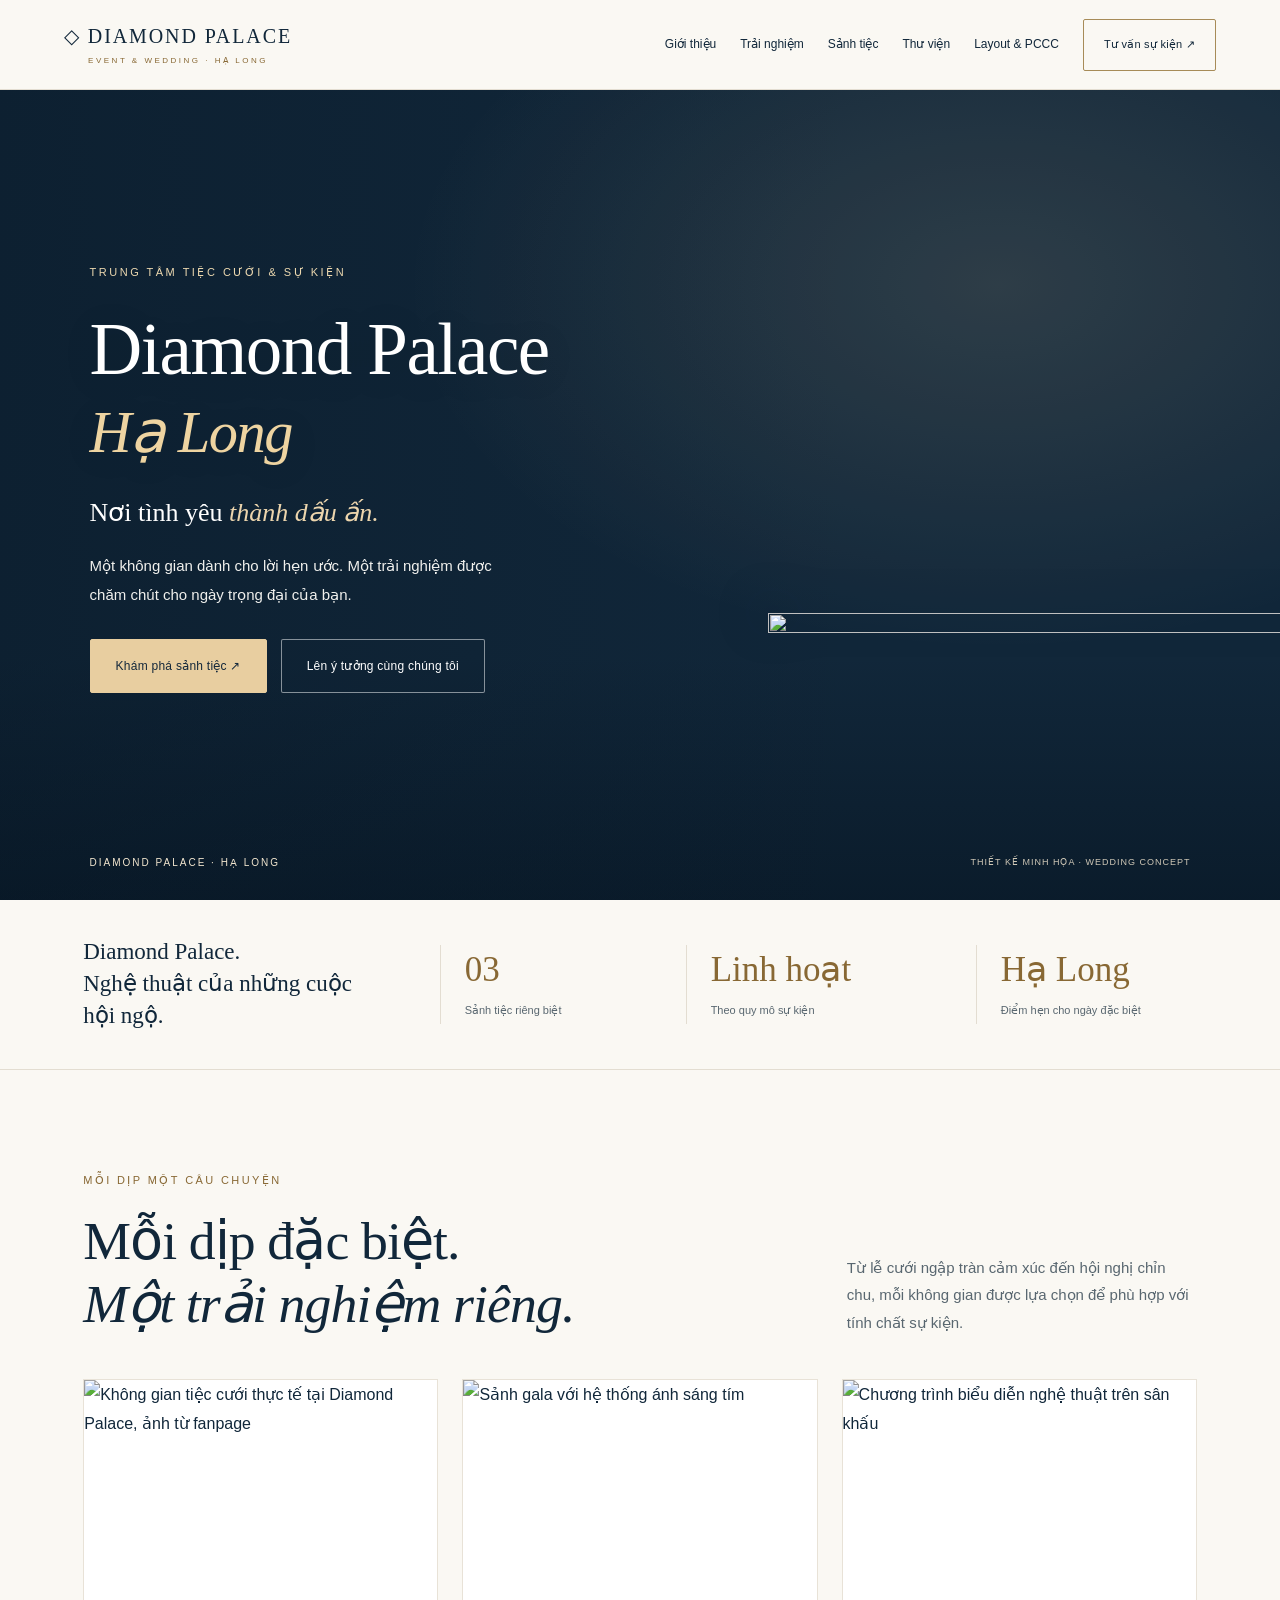
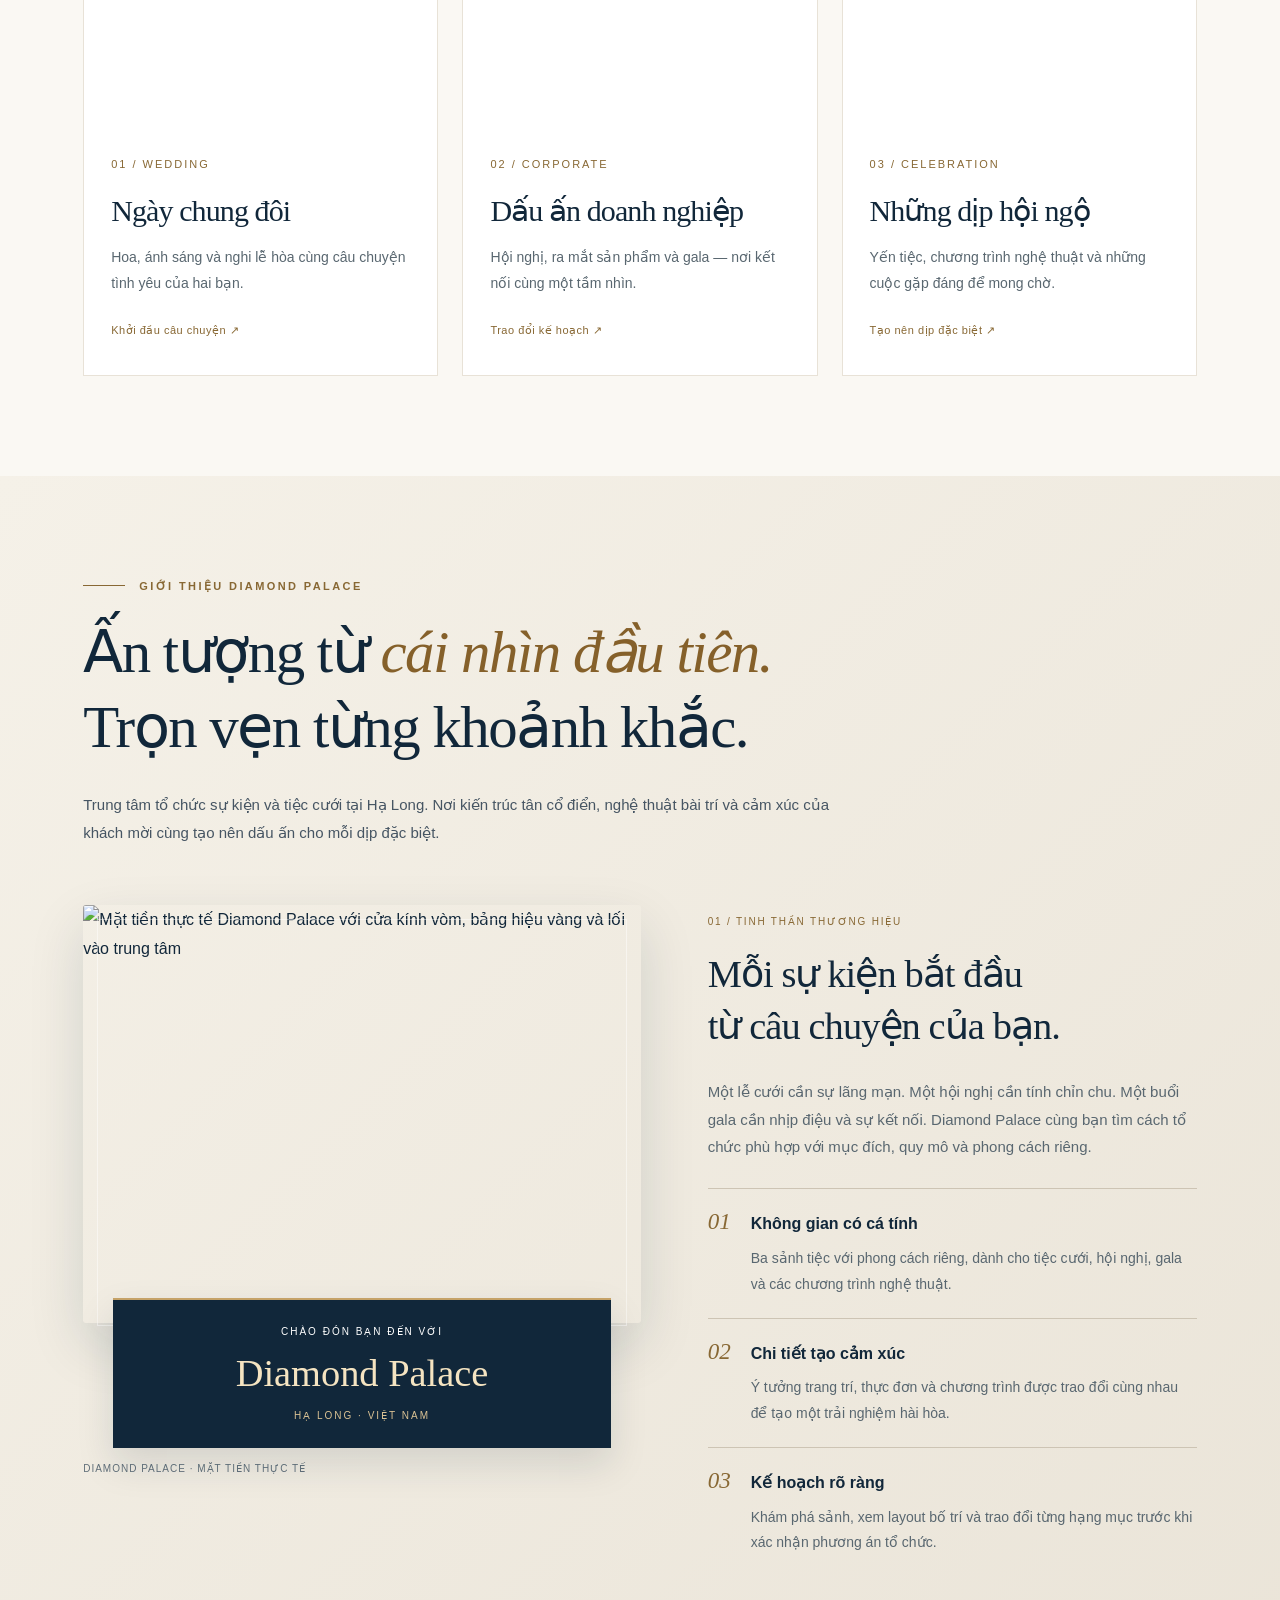
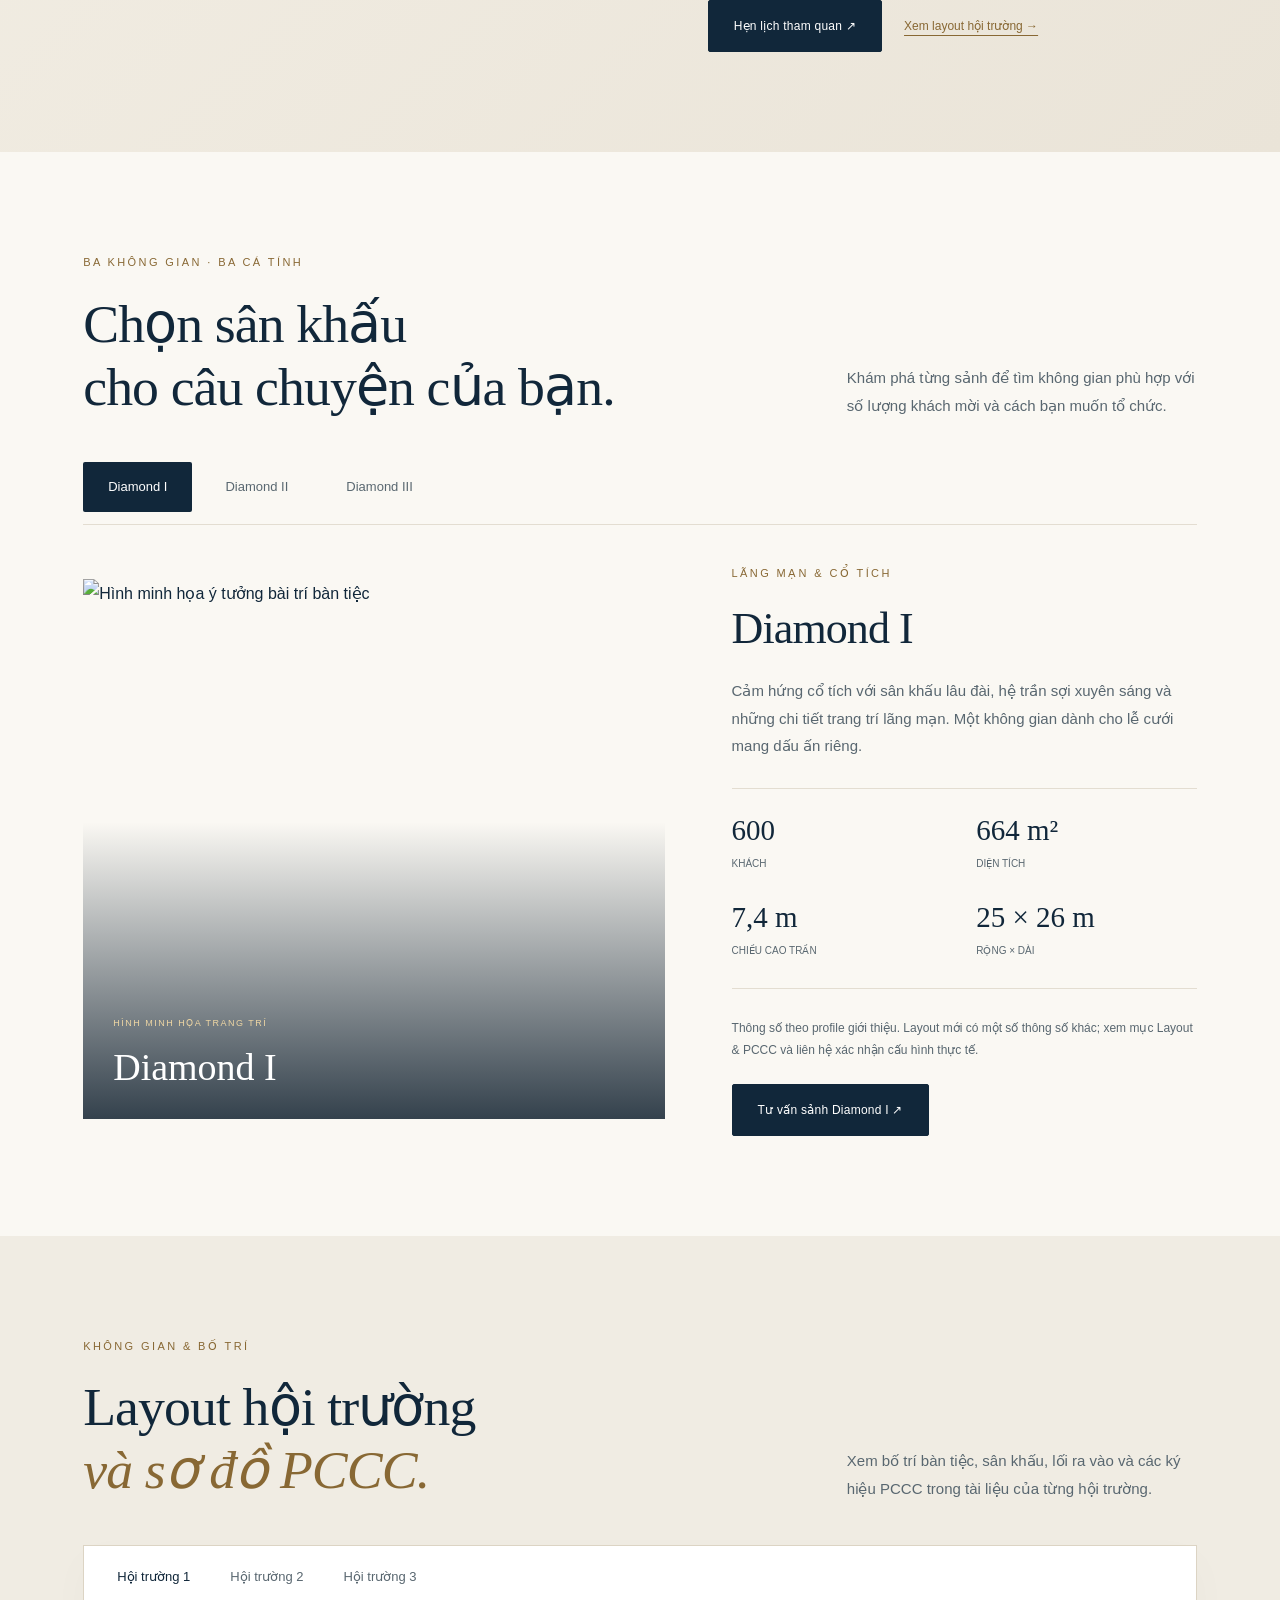
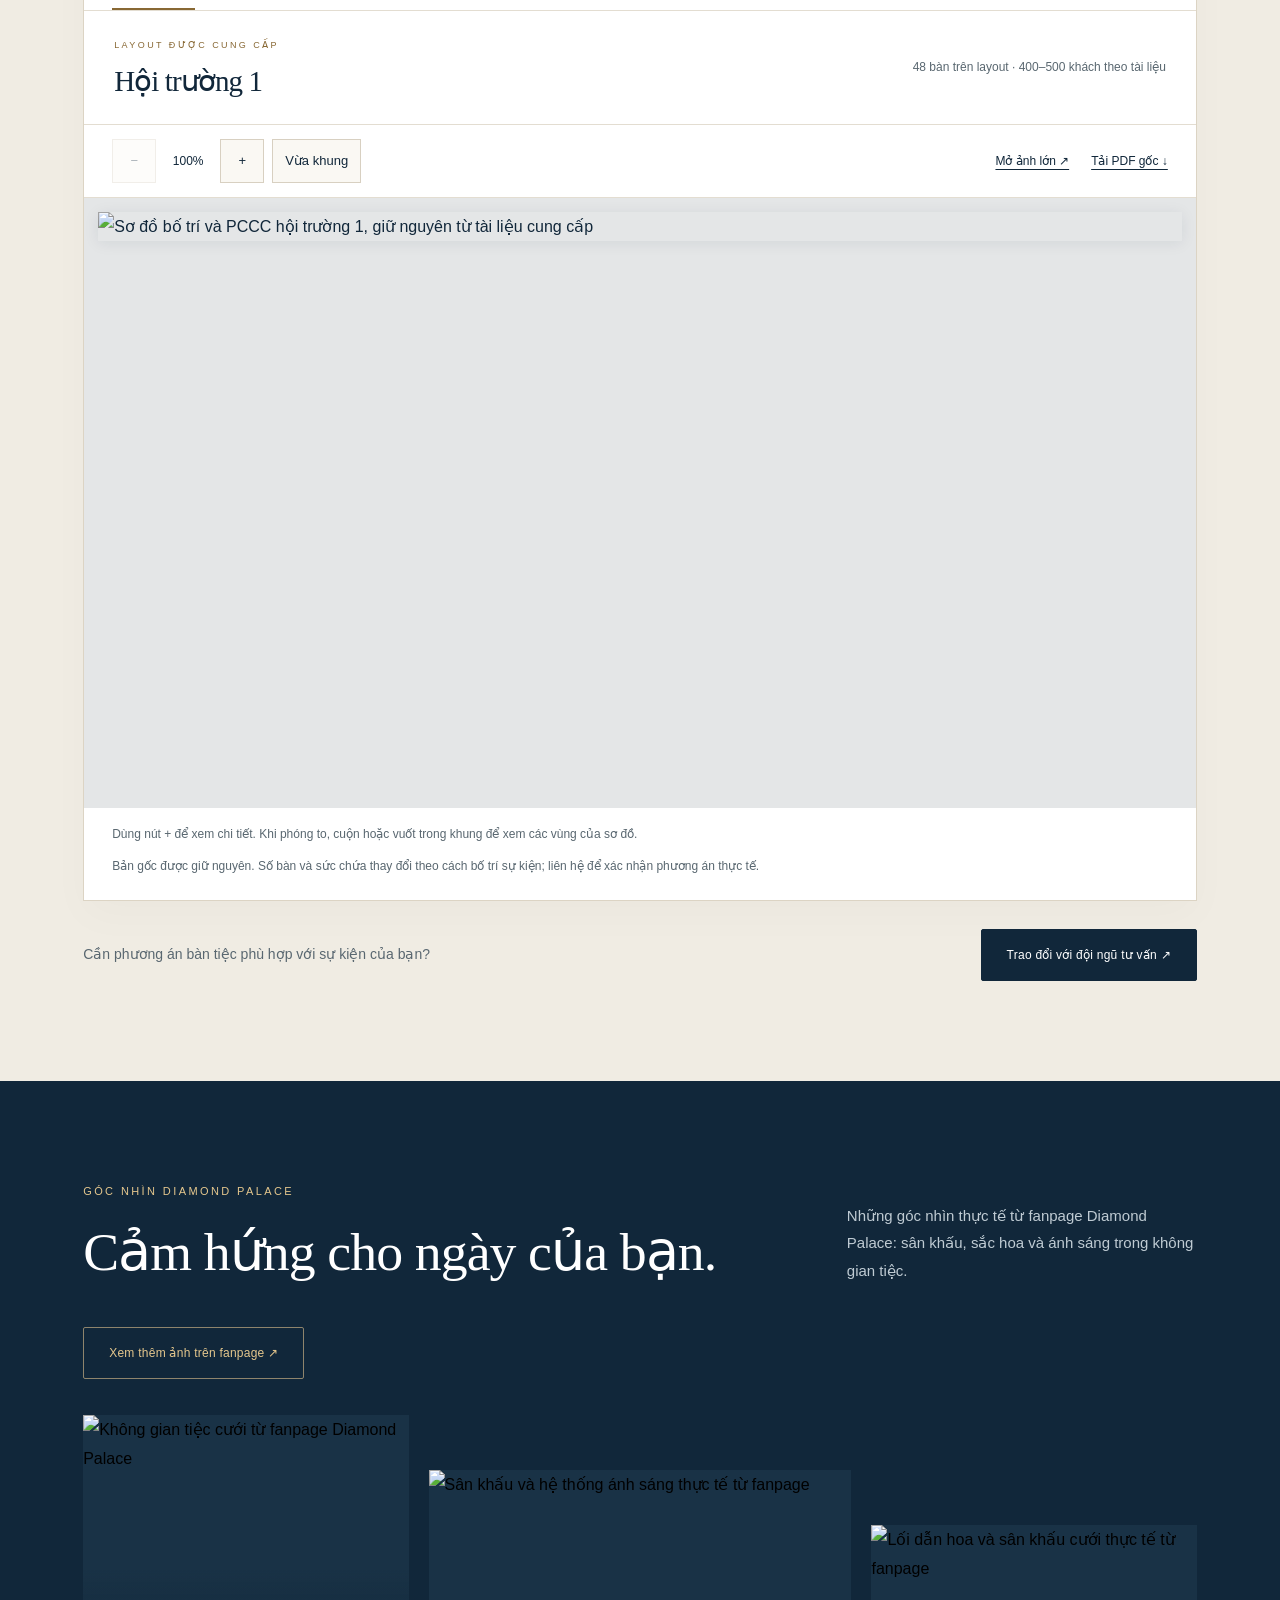
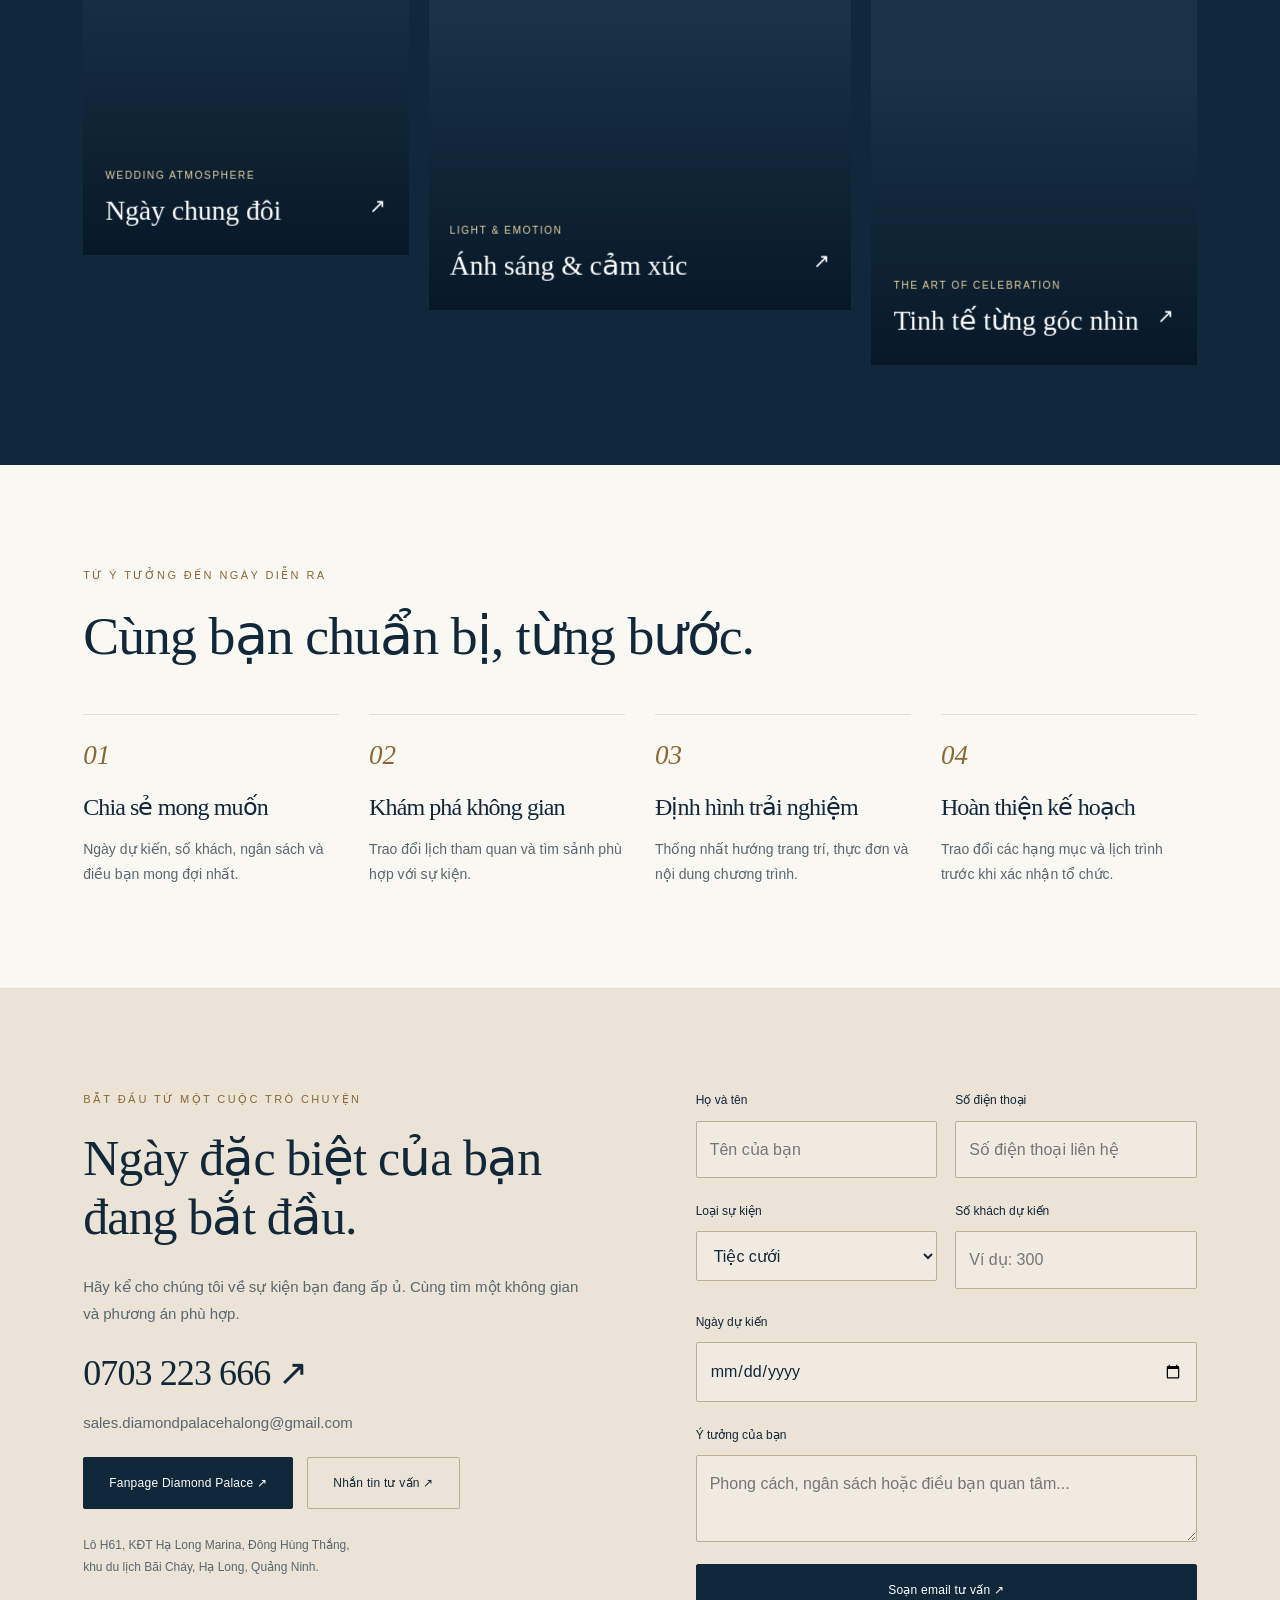
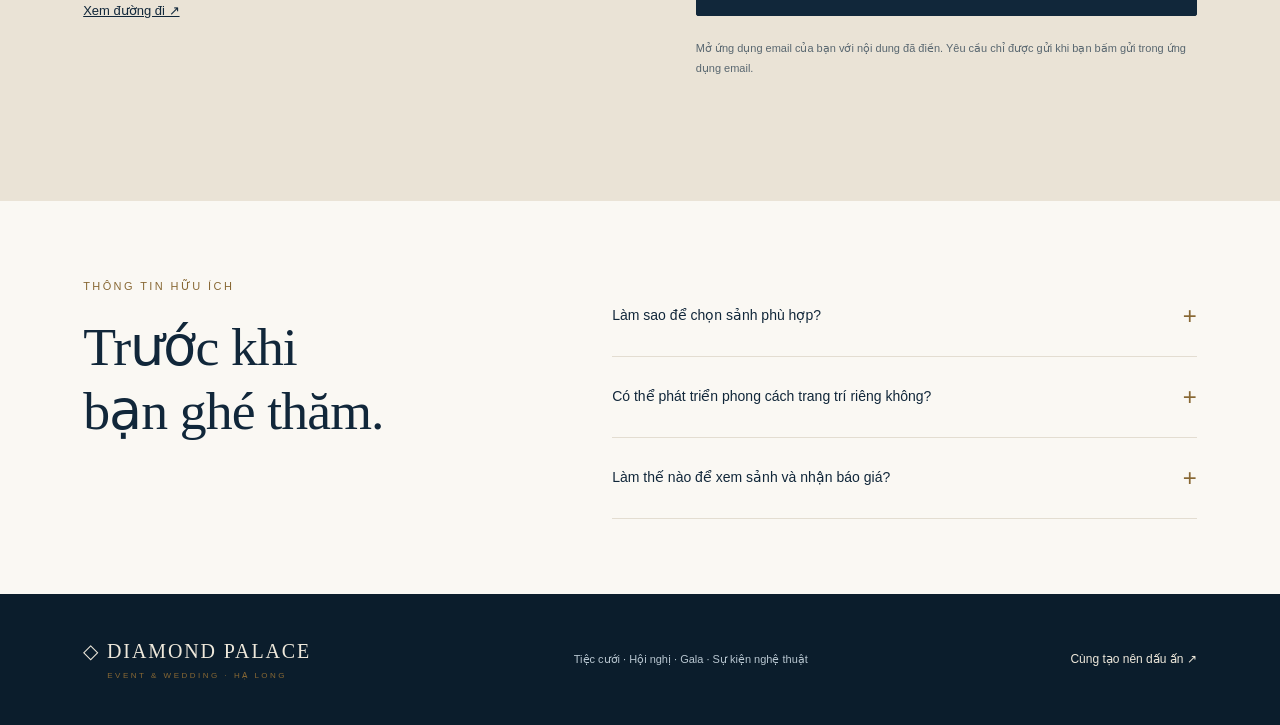
==== index.html @ 3d51fe32 "Add Diamond Palace website" ====
<!doctype html><html lang="vi"><head><meta charset="utf-8"><meta name="viewport" content="width=device-width,initial-scale=1,viewport-fit=cover"><meta name="theme-color" content="#172c2a"><title>Diamond Palace | Không gian cho những dấu mốc đáng nhớ</title><meta name="description" content="Khám phá Diamond Palace tại Hạ Long. Ba sảnh tiệc cho tiệc cưới, hội nghị, gala và sự kiện doanh nghiệp. Tư vấn đặt tiệc 0703 223 666."><style>@font-face {
  font-family: 'Be Vietnam Pro';
  font-style: normal;
  font-weight: 400;
  font-display: swap;
  src: url(assets/font-0.ttf) format('truetype');
}@font-face {
  font-family: 'Be Vietnam Pro';
  font-style: normal;
  font-weight: 500;
  font-display: swap;
  src: url(assets/font-1.ttf) format('truetype');
}@font-face {
  font-family: 'Be Vietnam Pro';
  font-style: normal;
  font-weight: 600;
  font-display: swap;
  src: url(assets/font-2.ttf) format('truetype');
}@font-face {
  font-family: 'Playfair Display';
  font-style: italic;
  font-weight: 400;
  font-display: swap;
  src: url(assets/font-3.ttf) format('truetype');
}@font-face {
  font-family: 'Playfair Display';
  font-style: normal;
  font-weight: 400;
  font-display: swap;
  src: url(assets/font-4.ttf) format('truetype');
}@font-face {
  font-family: 'Playfair Display';
  font-style: normal;
  font-weight: 500;
  font-display: swap;
  src: url(assets/font-5.ttf) format('truetype');
}:root{--ink:#11273a;--cream:#faf8f3;--gold:#886834;--gold-light:#e5c78d;--muted:#596770;--line:#e3ddd1;--ease:cubic-bezier(.22,1,.36,1)}*{box-sizing:border-box}html{scroll-behavior:smooth;scroll-padding-top:105px}body{margin:0;background:var(--cream);color:var(--ink);font:15px/1.85 'Be Vietnam Pro',Arial,sans-serif;-webkit-font-smoothing:antialiased}button,input,select,textarea{font:inherit}a{color:inherit;text-decoration:none}button,a{touch-action:manipulation}button{cursor:pointer}button:disabled{cursor:default}h1,h2,h3,.phone{font-family:'Playfair Display',Georgia,serif;font-weight:400;line-height:1.18;letter-spacing:-.9px;text-wrap:balance;margin:0}h1{font-size:clamp(48px,6.2vw,88px)}h2{font-size:clamp(35px,4.2vw,59px)}h3{font-size:30px}p{margin:0;text-wrap:pretty}h4{margin:0}img{max-width:100%}a:focus-visible,button:focus-visible,input:focus-visible,textarea:focus-visible,select:focus-visible,[tabindex]:focus-visible{outline:3px solid #b58a43;outline-offset:5px}.wrap{max-width:1370px;padding:0 6.5%;margin:auto}.eyebrow{font-size:11px;letter-spacing:2.4px;color:var(--gold);font-weight:500;margin-bottom:20px;text-transform:uppercase}.btn{display:inline-flex;align-items:center;justify-content:center;gap:18px;min-height:52px;padding:13px 25px;border:1px solid var(--ink);background:var(--ink);color:#fff;font-size:12px;letter-spacing:.25px;border-radius:2px;transition:transform .25s var(--ease),background .2s,box-shadow .2s}.btn:hover{background:#26465b;box-shadow:0 8px 22px #11273a1a;transform:translateY(-2px)}.btn:active{transform:none}.btn.light{background:transparent;color:var(--ink);border-color:#b7ae9d}.btn.light:hover{background:#e9e2d5}header{height:90px;position:sticky;top:0;z-index:30;background:#faf8f3f5;padding:0 5%;display:flex;align-items:center;justify-content:space-between;border-bottom:1px solid var(--line);transition:box-shadow .25s;backdrop-filter:blur(16px)}header.scrolled{box-shadow:0 5px 25px #11273a0d}.brand{font:20px/1.2 Georgia,serif;letter-spacing:1.9px;white-space:nowrap}.brand small{display:block;margin-top:8px;font:8px 'Be Vietnam Pro',Arial;letter-spacing:2.5px;color:var(--gold);text-align:center}nav{display:flex;gap:24px;align-items:center;font-size:12px}nav>a:not(.btn){padding:12px 0;position:relative}nav>a:not(.btn):after{content:'';position:absolute;left:0;right:0;bottom:6px;height:1px;background:var(--gold);transform:scaleX(0);transform-origin:left;transition:transform .25s}nav>a:hover:after,nav>a[aria-current]:after{transform:scaleX(1)}header .btn{background:transparent;border-color:#a78b58;color:var(--ink);padding:11px 20px;font-size:11px}.menu{display:none;border:0;background:none;color:var(--ink);min-width:48px;min-height:48px;font-size:25px}.skip{position:fixed;top:-100px;background:white;padding:12px;z-index:100}.skip:focus{top:8px;left:8px}.hero{position:relative;isolation:isolate;min-height:760px;height:calc(100svh - 90px);max-height:960px;background:var(--ink);overflow:hidden}.hero-photo{position:absolute;inset:0;z-index:-1}.hero-photo>img{position:absolute;inset:0;width:100%;height:100%;object-fit:cover;object-position:center 55%}.hero-photo:after{content:'';position:absolute;inset:0;background:linear-gradient(90deg,#061726de 0%,#061726a1 45%,#06172626 100%),linear-gradient(0deg,#061726aa,transparent 40%)}.hero-copy{height:100%;min-height:inherit;padding:100px 7% 120px;display:flex;flex-direction:column;justify-content:center;align-items:flex-start;color:white;max-width:1120px}.hero-copy .eyebrow{color:#edd9b0;letter-spacing:3px;margin-bottom:26px}.hero h1{max-width:940px;color:#fff;line-height:1.15;text-shadow:0 4px 35px #0002}.hero h1 em{font-weight:400;color:#edd5a3}.hero-copy>p{max-width:455px;color:#f2f3f3;font-size:15px;margin:28px 0 34px;line-height:1.9}.hero-actions{display:flex;gap:14px;flex-wrap:wrap}.hero .btn{background:#e8cea0;border-color:#e8cea0;color:#14283b;font-weight:500}.hero .btn.light{border-color:#ffffff80;color:white;background:#10243855}.hero .btn:hover{background:#f3e4c9}.hero .btn.light:hover{background:#ffffff20}.photo-label{position:absolute;left:7%;right:7%;bottom:28px;display:flex;justify-content:space-between;gap:20px;font-size:10px;color:#f2e6cf;letter-spacing:2px}.hero-credit{font-size:9px;opacity:.75;letter-spacing:1px}.intro-strip{display:grid;grid-template-columns:1.5fr 1fr 1.2fr 1fr;align-items:center;gap:25px;padding-top:36px;padding-bottom:36px;border-bottom:1px solid var(--line)}.intro-strip>p{font:23px/1.4 'Playfair Display',Georgia}.stat{padding-left:24px;border-left:1px solid var(--line)}.stat strong{font:35px/1.4 'Playfair Display',Georgia;display:block;color:var(--gold)}.stat span{font-size:11px;color:var(--muted)}section{padding:100px 0}.section-top{display:flex;align-items:end;justify-content:space-between;gap:50px;margin-bottom:42px}.section-top>p{max-width:350px;color:var(--muted);font-size:14px}.services{display:grid;grid-template-columns:repeat(3,1fr);gap:24px}.service{background:white;border:1px solid #e8e2d7;display:block;transition:box-shadow .3s,transform .4s var(--ease);overflow:hidden}.service img{width:100%;height:340px;object-fit:cover;display:block;transition:transform .7s var(--ease)}.service-copy{position:relative;background:white;padding:28px 27px 30px;min-height:255px}.service-copy>span{font-size:10px;letter-spacing:2px;color:var(--gold)}.service-copy h3{margin:14px 0 15px;font-size:30px;line-height:1.3}.service-copy p{font-size:13px;color:var(--muted)}.service-copy b{display:block;font-size:11px;font-weight:500;letter-spacing:.5px;color:var(--gold);margin-top:23px}.service:hover{transform:translateY(-5px);box-shadow:0 16px 35px #11273a10}.service:hover img{transform:scale(1.025)}.about-premium{background:#eee9df}.about-heading{max-width:1000px;margin-bottom:56px}.about-heading h2{font-size:clamp(39px,4.8vw,68px);line-height:1.22}.about-heading h2 em{color:var(--gold);font-weight:400}.about-heading>p{max-width:700px;margin-top:25px;font-size:15px;color:var(--muted)}.about-editorial{display:grid;grid-template-columns:1fr 1fr;gap:8%;align-items:center}.about-figure{margin:0;position:relative}.about-figure>img{width:100%;height:640px;object-fit:cover;display:block;border-radius:230px 230px 2px 2px}.about-figure:after{content:'';position:absolute;inset:0 0 30px;background:linear-gradient(0deg,#061726b3,transparent 55%);border-radius:230px 230px 2px 2px;pointer-events:none}.about-figure figcaption{font-size:9px;color:#62707a;letter-spacing:1.2px;padding-top:13px}.about-image-title{position:absolute;left:30px;bottom:70px;z-index:1;font:37px/1.25 'Playfair Display',Georgia;color:white;text-shadow:0 2px 20px #0004}.about-index{font-size:10px;letter-spacing:1.8px;color:var(--gold)}.about-content h3{font-size:39px;margin:20px 0 25px}.about-content>p{font-size:14px;color:var(--muted)}.about-values{margin-top:27px}.about-values article{display:flex;gap:20px;border-top:1px solid #cdc4b4;padding:20px 0}.about-values article>span{font:italic 23px Georgia;color:var(--gold)}.about-values h4{font-size:15px;font-weight:500;margin-bottom:7px}.about-values p{font-size:13px;color:var(--muted)}.about-actions{display:flex;gap:22px;align-items:center;flex-wrap:wrap;margin-top:24px}.about-text-link{font-size:12px;color:var(--gold);text-decoration:underline;text-underline-offset:5px}.tabs{display:flex;gap:8px;border-bottom:1px solid var(--line);padding-bottom:12px;margin-bottom:38px}.tabs button{min-height:50px;border:1px solid transparent;background:none;color:var(--muted);padding:12px 24px;font-size:13px;border-radius:2px;transition:background .2s}.tabs button[aria-selected=true]{background:var(--ink);color:#fff}.tabs button:hover{border-color:var(--line)}.hall{display:grid;grid-template-columns:1.25fr 1fr;gap:6%;align-items:center}.hall-visual{position:relative;overflow:hidden;isolation:isolate}.hall-visual>img{width:100%;height:540px;object-fit:cover;display:block}.hall-visual:after{content:'';position:absolute;inset:0;background:linear-gradient(0deg,#061726cf,transparent 55%)}.hall-caption{position:absolute;bottom:30px;left:30px;right:30px;color:#fff;z-index:1}.hall-caption small{font-size:9px;color:#edd5a3;letter-spacing:1.5px}.hall-caption strong{display:block;font:38px 'Playfair Display',Georgia;margin-top:10px}.hall h3{font-size:44px;margin-bottom:22px}.hall p{font-size:14px;color:var(--muted)}.hall-stats{display:grid;grid-template-columns:1fr 1fr;gap:24px;padding:25px 0;margin:28px 0;border-top:1px solid var(--line);border-bottom:1px solid var(--line)}.hall-stats strong{font:29px 'Playfair Display',Georgia;display:block}.hall-stats span{font-size:10px;color:var(--muted)}.hall-note{font-size:11px!important;margin-bottom:22px}.layout-section{background:#f0ece3}.layout-section h2 em{font-weight:400;color:var(--gold)}.layout-shell{background:#fff;border:1px solid #dcd4c4;box-shadow:0 15px 40px #11273a06}.layout-tabs{display:flex;gap:30px;padding:0 28px;border-bottom:1px solid var(--line)}.layout-tabs button{border:0;border-bottom:2px solid transparent;min-height:64px;background:none;padding:15px 5px;color:var(--muted);font-size:13px}.layout-tabs button[aria-selected=true]{border-color:var(--gold);color:var(--ink);font-weight:500}.plan-summary{display:flex;align-items:center;justify-content:space-between;gap:30px;padding:26px 30px}.plan-summary .eyebrow{display:block;font-size:9px;margin-bottom:10px}.plan-summary h3{font-size:29px}.plan-summary p{font-size:12px;color:var(--muted);max-width:440px}.plan-tools{display:flex;gap:22px;align-items:center;flex-wrap:wrap;padding:14px 28px;border-block:1px solid var(--line)}.plan-tools>a{font-size:12px;text-decoration:underline;text-underline-offset:4px}.zoom-controls{display:flex;gap:8px;align-items:center;margin-right:auto}.zoom-controls button{min-width:44px;min-height:44px;border:1px solid #d8d0c1;background:var(--cream);padding:8px 12px;color:var(--ink);font-size:13px}.zoom-controls button:disabled{opacity:.35}.zoom-controls output{min-width:48px;text-align:center;font-size:12px}.plan-viewport{height:610px;max-height:70vh;overflow:auto;overscroll-behavior:contain;background:#e4e6e7;padding:14px}.plan-viewport img{display:block;width:100%;height:auto;max-width:none;box-shadow:0 2px 15px #11273a14}.plan-help{padding:15px 28px 0;font-size:11px;color:var(--muted)}.plan-note{padding:10px 28px 23px;font-size:11px;color:var(--muted)}.layout-bottom{display:flex;justify-content:space-between;align-items:center;gap:30px;margin-top:28px}.layout-bottom p{font-size:14px;color:var(--muted)}.gallery-section{background:var(--ink);color:#fff}.gallery-section .eyebrow{color:#e5c78d}.gallery-section .section-top>p{color:#bfcbd3}.gallery-section>.wrap>.btn{color:#e5c78d;border-color:#8e846c;margin-bottom:36px!important}.gallery{display:grid;grid-template-columns:1fr 1.3fr 1fr;gap:20px;align-items:start}.gallery button{border:0;padding:0;position:relative;overflow:hidden;background:#193246;text-align:left;isolation:isolate}.gallery button:nth-child(2){margin-top:55px}.gallery button:nth-child(3){margin-top:110px}.gallery img{display:block;width:100%;height:440px;object-fit:cover;transition:transform .7s var(--ease)}.gallery button:after{content:'';position:absolute;inset:0;background:linear-gradient(0deg,#061726ed,transparent 65%)}.gallery button>span{position:absolute;bottom:30px;left:25px;right:25px;z-index:1;font:27px/1.3 'Playfair Display',Georgia;color:#fff}.gallery small{display:block;font:9px 'Be Vietnam Pro',Arial;letter-spacing:1.5px;color:#edd5a3;margin-bottom:12px}.gallery b{font:20px Arial;float:right}.gallery button:hover img{transform:scale(1.04)}.concept-note{font-size:9px!important;margin-top:12px}.process{border-bottom:1px solid var(--line)}.steps{display:grid;grid-template-columns:repeat(4,1fr);gap:30px;margin-top:45px}.steps article{border-top:1px solid var(--line);padding-top:25px}.steps span{font:italic 27px Georgia;color:var(--gold)}.steps h3{font-size:24px;margin:20px 0 15px}.steps p{font-size:13px;color:var(--muted)}.contact{background:#eae3d6}.contact-grid{display:grid;grid-template-columns:1fr 1fr;gap:10%}.contact h2{font-size:clamp(36px,3.9vw,55px);margin-bottom:25px}.contact p{font-size:14px;color:var(--muted)}.phone{font-size:36px;display:inline-block;margin:24px 0 15px}.contact address{font-style:normal;font-size:12px;color:var(--muted);margin-top:25px}.contact a[href^='mailto']{overflow-wrap:anywhere}form{display:grid;grid-template-columns:1fr 1fr;gap:22px 18px}label{font-size:12px;display:flex;flex-direction:column;gap:9px}input,textarea,select{font-size:16px;width:100%;background:#ffffff42;border:1px solid #b9ae98;border-radius:2px;padding:13px;min-height:50px;color:var(--ink);transition:background .2s,border-color .2s}input:focus,textarea:focus,select:focus{background:#fff;border-color:var(--gold)}textarea{resize:vertical}.full{grid-column:1/-1}.form-note{font-size:11px!important}.faq{padding:75px 0}.faq-grid{display:grid;grid-template-columns:1fr 1.4fr;gap:10%}details{border-bottom:1px solid var(--line);padding:17px 0}summary{min-height:46px;list-style:none;display:flex;align-items:center;justify-content:space-between;gap:20px;cursor:pointer;font-size:14px}summary::-webkit-details-marker{display:none}summary:after{content:'+';font-size:24px;color:var(--gold)}details[open] summary:after{content:'−'}details p{font-size:13px;color:var(--muted);padding:14px 0 5px}footer{padding:45px 0;background:#0b1d2c;color:#eee8db}.footer-row{display:flex;justify-content:space-between;align-items:center;gap:25px}footer p{font-size:11px;color:#b8c6d0}.mobile-call{display:none}.to-top{position:fixed;bottom:24px;right:22px;width:46px;height:46px;border:1px solid #d4c8b4;border-radius:50%;background:var(--cream);color:var(--ink);z-index:20;box-shadow:0 3px 18px #11273a10;visibility:hidden;opacity:0;transform:translateY(8px);transition:opacity .2s,transform .2s,visibility .2s}.to-top.show{visibility:visible;opacity:1;transform:none}dialog{border:0;padding:16px;max-width:94vw;max-height:94vh;background:#0b1d2c;border-radius:3px}dialog::backdrop{background:#03101ced}dialog img{display:block;max-height:79vh;max-width:85vw;object-fit:contain}dialog button{display:block;margin:0 0 12px auto;min-height:44px;border:1px solid #ddc295;background:none;color:white;padding:8px 18px}.reveal{transition:opacity .7s var(--ease),transform .7s var(--ease)}.reveal.pending{opacity:0;transform:translateY(18px)}.reveal.visible{opacity:1;transform:none}.hero-copy>h1{animation:intro .9s var(--ease) both}.hero-copy>p,.hero-actions{animation:intro 1.1s .08s var(--ease) both}@keyframes intro{from{opacity:0;transform:translateY(18px)}to{opacity:1;transform:none}}
@media(min-width:761px) and (max-width:1100px){header{padding:0 3%}.brand{font-size:16px}nav{gap:14px;font-size:11px}header .btn{padding:10px 14px;font-size:10px}.hero h1{font-size:68px}.hero{min-height:720px}.service img{height:290px}.service-copy{padding:24px 20px;min-height:280px}.service h3{font-size:27px}.about-editorial{gap:6%}.about-content h3{font-size:32px}.about-figure>img{height:690px}.gallery img{height:390px}.gallery button>span{font-size:23px}}
@media(max-width:760px){html{scroll-padding-top:86px}header{height:74px;padding:0 6%}.brand{font-size:17px}.brand small{font-size:7px;letter-spacing:2px}.menu{display:block}nav{display:none;position:absolute;left:0;right:0;top:74px;padding:22px;background:var(--cream);border-bottom:1px solid var(--line);box-shadow:0 20px 30px #11273a10;max-height:calc(100dvh - 74px);overflow:auto}nav.open{display:flex;flex-direction:column;align-items:stretch;gap:8px}nav>a:not(.btn){padding:12px 10px;min-height:46px;font-size:14px}nav>.btn{margin-top:8px}.wrap{padding:0 7%}.hero{height:calc(100svh - 74px);min-height:690px;max-height:880px}.hero h1{font-size:clamp(44px,10vw,68px);line-height:1.22;letter-spacing:-1px}.hero-copy{padding:65px 8% 100px}.hero-copy .eyebrow{font-size:10px;letter-spacing:1.8px}.hero-copy>p{font-size:14px;max-width:360px;margin:24px 0 28px}.hero-photo>img{object-position:57% center}.hero-photo:after{background:linear-gradient(90deg,#061726d9,#06172666),linear-gradient(0deg,#061726bf,transparent)}.hero-actions{gap:12px;flex-direction:column;align-items:flex-start}.hero .btn{font-size:11px;min-height:48px;padding:12px 20px}.photo-label{left:8%;right:8%;bottom:25px;font-size:8px;letter-spacing:1px}.intro-strip{grid-template-columns:repeat(3,1fr);gap:14px;padding-top:28px;padding-bottom:28px}.intro-strip>p{grid-column:1/-1;font-size:22px;padding-bottom:12px}.stat{padding-left:10px}.stat strong{font-size:25px}.stat span{font-size:9px;line-height:1.5;display:block}section{padding:65px 0}.eyebrow{font-size:10px;letter-spacing:1.8px}.section-top{display:block;margin-bottom:30px}.section-top>p{margin-top:22px;max-width:100%;font-size:14px}.services{grid-template-columns:1fr;gap:26px}.service img{height:360px}.service-copy{min-height:0;padding:25px}.service-copy h3{font-size:32px}.service-copy p{font-size:14px}.about-heading{margin-bottom:35px}.about-heading h2{font-size:39px}.about-heading>p{font-size:14px}.about-editorial{grid-template-columns:1fr;gap:36px}.about-figure>img{height:500px;border-radius:160px 160px 2px 2px}.about-figure:after{border-radius:160px 160px 2px 2px}.about-content h3{font-size:33px}.about-image-title{font-size:34px}.about-values h4{font-size:15px}.about-values p{font-size:13px}.about-actions{gap:20px}.tabs{gap:5px}.tabs button{flex:1;padding:12px 6px;font-size:12px}.hall{grid-template-columns:1fr;gap:30px}.hall-visual>img{height:380px}.hall h3{font-size:37px}.hall-caption strong{font-size:32px}.hall-stats{gap:22px}.layout-tabs{gap:0;padding:0 14px;justify-content:space-between}.layout-tabs button{font-size:11px;min-height:56px;padding:12px 5px}.plan-summary{display:block;padding:22px 18px}.plan-summary p{margin-top:13px}.plan-summary h3{font-size:27px}.plan-tools{padding:13px 16px;gap:14px 20px}.zoom-controls{width:100%;margin:0}.plan-viewport{height:430px;padding:6px}.plan-help{padding:14px 18px 0}.plan-note{padding:10px 18px 20px}.layout-bottom{display:block}.layout-bottom .btn{margin-top:18px;font-size:11px}.gallery{grid-template-columns:1fr 1fr;gap:14px}.gallery button:nth-child(1){grid-column:1/-1}.gallery button:nth-child(n){margin-top:0}.gallery img{height:330px}.gallery button:first-child img{height:440px}.gallery button>span{font-size:22px;left:18px;right:18px;bottom:24px}.gallery small{font-size:8px;letter-spacing:.8px}.gallery b{display:none}.steps{grid-template-columns:1fr 1fr;gap:30px 22px}.steps h3{font-size:24px}.contact-grid,.faq-grid{grid-template-columns:1fr;gap:38px}.contact h2{font-size:39px}.phone{font-size:31px}.contact-grid form{gap:20px 14px}.faq{padding-bottom:85px}.footer-row{flex-direction:column;align-items:flex-start}footer{padding-bottom:110px}.mobile-call{display:flex;align-items:center;justify-content:center;min-height:48px;position:fixed;z-index:25;bottom:calc(12px + env(safe-area-inset-bottom));left:16px;right:16px;background:#11273a;color:white;border:1px solid #d8bd87;border-radius:3px;font-size:12px;box-shadow:0 4px 20px #0617263b}.to-top{bottom:calc(77px + env(safe-area-inset-bottom));right:16px}dialog{padding:10px}dialog img{max-width:86vw}}
@media(max-width:380px){.hero h1{font-size:42px}.hero{min-height:710px}.hero-copy{padding-top:45px}.gallery{grid-template-columns:1fr}.gallery button:nth-child(1){grid-column:auto}.gallery img,.gallery button:first-child img{height:370px}form{grid-template-columns:1fr}.steps{grid-template-columns:1fr}.stat strong{font-size:23px}}
@media(prefers-reduced-motion:reduce){html{scroll-behavior:auto}*,*:before,*:after{animation:none!important;transition:none!important}.reveal.pending{opacity:1;transform:none}}
body{font-size:16px}.section-top>p,.about-content>p,.hall p,.contact p{font-size:15px}.service-copy p,.steps p,.about-values p,details p{font-size:14px}.plan-help,.plan-note,.hall-note{font-size:12px!important}.service-copy>span{font-size:11px}.gallery small{font-size:10px}@media(max-width:760px){.section-top>p,.about-content>p,.hall p,.contact p{font-size:15px}.gallery small{font-size:9px}}.lightbox-toolbar{display:flex;align-items:center;gap:20px;justify-content:space-between;color:white;padding-top:14px}.lightbox-toolbar button{margin:0;min-width:44px;min-height:44px}.lightbox-toolbar p{font-size:12px;color:#e9e0d0;text-align:center}dialog img{max-height:70vh}@media(max-width:760px){.lightbox-toolbar{gap:12px}.lightbox-toolbar p{font-size:11px}dialog img{max-height:62vh}}
/* Facade-led editorial identity */
.about-premium{background:linear-gradient(135deg,#f5f1e8,#eae4d8);position:relative;overflow:hidden}
.about-heading{max-width:1100px;margin-bottom:50px}
.about-heading .eyebrow{font-weight:600;display:flex;align-items:center;gap:14px}
.about-heading .eyebrow:before{content:'';width:42px;height:1px;background:var(--gold)}
.about-heading h2{font-size:clamp(36px,4.6vw,65px);font-weight:500;line-height:1.27;letter-spacing:-1.5px}
.about-heading h2 em{display:inline;color:#85602a;font-weight:500}
.about-heading>p{max-width:760px;color:#465563;line-height:1.9}
.about-editorial{grid-template-columns:1.14fr 1fr;gap:6%;align-items:start}
.about-figure{padding-bottom:108px;margin-top:7px}
.about-figure>img{height:auto;aspect-ratio:4/3;object-fit:contain;border-radius:3px;box-shadow:0 20px 50px #11273a1c}
.about-figure:after{inset:14px 14px auto;height:calc((100% - 138px));border:1px solid #ffffff70;border-radius:0;background:none}
.about-figure figcaption{font-size:10px;letter-spacing:1px;padding-top:18px}
.about-image-title{left:30px;right:30px;bottom:0;background:#11273a;color:#f5e4c1;padding:24px 28px;text-align:center;font-size:clamp(28px,3vw,40px);text-shadow:none;border-top:2px solid #c5a268;box-shadow:0 16px 35px #11273a20}
.about-image-title span,.about-image-title small{display:block;font:500 10px/1.6 'Be Vietnam Pro',sans-serif;letter-spacing:2px;color:#fff}
.about-image-title span{margin-bottom:9px}.about-image-title small{margin-top:11px;color:#dac294}
.about-content h3{font-size:clamp(30px,3vw,42px);font-weight:500;margin-top:15px;line-height:1.35}
.about-values h4{font-weight:600;font-size:16px}
.about-values article{transition:transform .3s var(--ease)}
.about-values article:hover{transform:translateX(5px)}
.about-content.reveal{transition-delay:.12s}
h1,h2{font-weight:500}
@media(min-width:761px){.about-content{padding-top:7px}}
@media(max-width:760px){.about-editorial{grid-template-columns:1fr;gap:38px}.about-heading h2{font-size:36px;letter-spacing:-.7px}.about-figure{padding-bottom:105px}.about-figure>img{height:auto;border-radius:3px}.about-figure:after{border-radius:0}.about-image-title{left:15px;right:15px;padding:23px 14px;font-size:32px}.about-heading{margin-bottom:30px}.about-content h3{font-size:32px}}
@media(prefers-reduced-motion:reduce){.about-values article:hover{transform:none}.about-content.reveal{transition-delay:0s}}
.about-figure figcaption{position:absolute;top:100%;left:0;padding-top:12px}.about-figure{padding-bottom:125px;margin-bottom:30px}
.hero{min-height:740px;max-height:960px}.hero-copy{max-width:100%;padding-top:80px;padding-bottom:115px}
.hero-photo>img{object-position:center}.hero-photo:after{background:linear-gradient(90deg,#0614215c,transparent 67%),linear-gradient(0deg,#06142199,transparent 30%)}
.hero .wedding-title{font-size:clamp(54px,5.7vw,82px);line-height:1.14;max-width:700px;letter-spacing:-1.5px;font-weight:500}
.wedding-title>span{display:block}.hero .wedding-title em{display:block;color:#eed4a1;font-size:.8em;margin-top:9px}
.wedding-tagline{font:26px/1.5 'Playfair Display',Georgia,serif;color:#fff;margin-top:26px}.wedding-tagline i{color:#ecd5ad}
.hero-copy>p{max-width:410px;margin:20px 0 30px;color:#f0f0ed}.hero .eyebrow{font-size:11px;letter-spacing:2.5px}
.hero-actions .btn{min-height:54px}.hero-credit{opacity:.85}
@media(max-width:760px){.hero{min-height:870px;height:auto;max-height:none}.hero-photo>img{object-position:76% center}.hero-photo:after{background:linear-gradient(180deg,#061421ef 0%,#061421dc 33%,#06142145 72%,#061421c9 100%)}.hero-copy{min-height:870px;justify-content:flex-start;padding:52px 7% 330px}.hero .wedding-title{font-size:clamp(40px,10.4vw,67px);letter-spacing:-1px;line-height:1.2}.hero .wedding-title em{font-size:.88em;margin-top:0}.hero .eyebrow{font-size:9px;letter-spacing:1.8px;margin-bottom:22px}.wedding-tagline{font-size:23px;margin-top:18px}.hero-copy>p{font-size:14px;margin:16px 0 23px;max-width:350px;line-height:1.8}.hero-actions{gap:10px;width:100%}.hero-actions .btn{padding:12px 17px;font-size:11px;min-height:48px}.photo-label{font-size:9px;letter-spacing:1px;bottom:24px}.hero-credit{max-width:160px;text-align:right;font-size:8px}}

.hero{perspective:1200px}.hero-copy{position:relative;z-index:3}.hero-photo{overflow:hidden}.hero-photo>img{inset:-4%;width:108%;height:108%;max-width:none;transform-origin:center center}
.hero-atmosphere{position:absolute;inset:0;z-index:1;pointer-events:none;background:radial-gradient(ellipse at 78% 24%,#f6d08a20,transparent 42%);mix-blend-mode:screen}
.hero-foreground{position:absolute;z-index:4;right:-5%;bottom:-12%;width:min(45vw,680px);pointer-events:none;transform-origin:bottom right;filter:drop-shadow(-8px -10px 22px #06142144)}
.hero-foreground img{display:block;width:100%;height:auto}.photo-label{z-index:6}
.motion-word{display:inline-block;overflow:clip;vertical-align:bottom;padding-bottom:.12em;margin-bottom:-.12em}
.motion-word>span{display:inline-block;transform-origin:50% 100%}
.about-figure{perspective:1200px}.about-figure>img{transform-origin:center;box-shadow:0 22px 55px #11273a24}
.service img,.gallery img{transform-origin:center;backface-visibility:hidden}.gallery button{perspective:1000px;transform-style:preserve-3d}
.gallery button>span{transform:translateZ(20px)}.gallery button:after{pointer-events:none}
@media(min-width:761px){.service:hover img{transform:none}}
@media(max-width:760px){.hero-foreground{width:65vw;bottom:-4%;right:-16%;opacity:.9}.hero-photo>img{inset:-3%;width:106%;height:106%}.hero-atmosphere{opacity:.55}.hero-copy{z-index:5}.hero-foreground{z-index:2}}
@media(prefers-reduced-motion:reduce){.hero-foreground,.hero-photo>img,.hero-copy,.about-figure>img,.gallery img,.motion-word>span{transform:none!important;opacity:1!important;visibility:visible!important}}
</style></head><body><a class="skip" href="#main">Đến nội dung chính</a><header><a href="#" class="brand">◇ DIAMOND PALACE<small>EVENT & WEDDING · HẠ LONG</small></a><button class="menu" aria-expanded="false" aria-controls="nav" aria-label="Mở menu">☰</button><nav id="nav"><a href="#about">Giới thiệu</a><a href="#services">Trải nghiệm</a><a href="#halls">Sảnh tiệc</a><a href="#gallery">Thư viện</a><a href="#layouts">Layout & PCCC</a><a class="btn" href="#contact">Tư vấn sự kiện ↗</a></nav></header><main id="main"><div class="hero"><div class="hero-atmosphere" aria-hidden="true"></div><div class="hero-foreground" aria-hidden="true"><img src="assets/hero-floral-depth.webp" alt="" width="1536" height="1024"></div><div class="hero-copy"><div class="eyebrow">TRUNG TÂM TIỆC CƯỚI & SỰ KIỆN</div><h1 class="wedding-title"><span>Diamond Palace</span><em>Hạ Long</em></h1><div class="wedding-tagline">Nơi tình yêu <i>thành dấu ấn.</i></div><p>Một không gian dành cho lời hẹn ước. Một trải nghiệm được chăm chút cho ngày trọng đại của bạn.</p><div class="hero-actions"><a class="btn" href="#halls">Khám phá sảnh tiệc ↗</a><a class="btn light" href="#contact">Lên ý tưởng cùng chúng tôi</a></div></div><div class="hero-photo"><img src="assets/wedding-hero-design.webp" alt="Thiết kế cảm hứng tiệc cưới Diamond Palace với cổng hoa trắng và ánh sáng champagne" fetchpriority="high" width="1672" height="941"><div class="photo-label"><span>DIAMOND PALACE · HẠ LONG</span><span class="hero-credit">THIẾT KẾ MINH HỌA · WEDDING CONCEPT</span></div></div></div><div class="wrap intro-strip"><p>Diamond Palace.<br>Nghệ thuật của những cuộc hội ngộ.</p><div class="stat"><strong>03</strong><span>Sảnh tiệc riêng biệt</span></div><div class="stat"><strong>Linh hoạt</strong><span>Theo quy mô sự kiện</span></div><div class="stat"><strong>Hạ Long</strong><span>Điểm hẹn cho ngày đặc biệt</span></div></div>
<section id="services"><div class="wrap"><div class="section-top"><div><div class="eyebrow">MỖI DỊP MỘT CÂU CHUYỆN</div><h2>Mỗi dịp đặc biệt.<br><em>Một trải nghiệm riêng.</em></h2></div><p>Từ lễ cưới ngập tràn cảm xúc đến hội nghị chỉn chu, mỗi không gian được lựa chọn để phù hợp với tính chất sự kiện.</p></div><div class="services"><a href="#contact" class="service"><img src="assets/fanpage-1.webp" alt="Không gian tiệc cưới thực tế tại Diamond Palace, ảnh từ fanpage" loading="lazy"><div class="service-copy"><span>01 / WEDDING</span><h3>Ngày chung đôi</h3><p>Hoa, ánh sáng và nghi lễ hòa cùng câu chuyện tình yêu của hai bạn.</p><b>Khởi đầu câu chuyện ↗</b></div></a><a href="#contact" class="service"><img src="assets/image7-luxury.webp" alt="Sảnh gala với hệ thống ánh sáng tím" loading="lazy"><div class="service-copy"><span>02 / CORPORATE</span><h3>Dấu ấn doanh nghiệp</h3><p>Hội nghị, ra mắt sản phẩm và gala — nơi kết nối cùng một tầm nhìn.</p><b>Trao đổi kế hoạch ↗</b></div></a><a href="#contact" class="service"><img src="assets/image8-luxury.webp" alt="Chương trình biểu diễn nghệ thuật trên sân khấu" loading="lazy"><div class="service-copy"><span>03 / CELEBRATION</span><h3>Những dịp hội ngộ</h3><p>Yến tiệc, chương trình nghệ thuật và những cuộc gặp đáng để mong chờ.</p><b>Tạo nên dịp đặc biệt ↗</b></div></a></div></div></section>
<section class="story about-premium" id="about"><div class="wrap"><div class="about-heading"><div class="eyebrow">GIỚI THIỆU DIAMOND PALACE</div><h2>Ấn tượng từ <em>cái nhìn đầu tiên.</em><br>Trọn vẹn từng khoảnh khắc.</h2><p>Trung tâm tổ chức sự kiện và tiệc cưới tại Hạ Long. Nơi kiến trúc tân cổ điển, nghệ thuật bài trí và cảm xúc của khách mời cùng tạo nên dấu ấn cho mỗi dịp đặc biệt.</p></div><div class="about-editorial"><figure class="about-figure"><img src="assets/diamond-palace-facade.jpg" alt="Mặt tiền thực tế Diamond Palace với cửa kính vòm, bảng hiệu vàng và lối vào trung tâm" loading="lazy" width="1280" height="960"><figcaption>DIAMOND PALACE · MẶT TIỀN THỰC TẾ</figcaption><div class="about-image-title"><span>CHÀO ĐÓN BẠN ĐẾN VỚI</span>Diamond Palace<small>HẠ LONG · VIỆT NAM</small></div></figure><div class="about-content"><span class="about-index">01 / TINH THẦN THƯƠNG HIỆU</span><h3>Mỗi sự kiện bắt đầu<br>từ câu chuyện của bạn.</h3><p>Một lễ cưới cần sự lãng mạn. Một hội nghị cần tính chỉn chu. Một buổi gala cần nhịp điệu và sự kết nối. Diamond Palace cùng bạn tìm cách tổ chức phù hợp với mục đích, quy mô và phong cách riêng.</p><div class="about-values"><article><span>01</span><div><h4>Không gian có cá tính</h4><p>Ba sảnh tiệc với phong cách riêng, dành cho tiệc cưới, hội nghị, gala và các chương trình nghệ thuật.</p></div></article><article><span>02</span><div><h4>Chi tiết tạo cảm xúc</h4><p>Ý tưởng trang trí, thực đơn và chương trình được trao đổi cùng nhau để tạo một trải nghiệm hài hòa.</p></div></article><article><span>03</span><div><h4>Kế hoạch rõ ràng</h4><p>Khám phá sảnh, xem layout bố trí và trao đổi từng hạng mục trước khi xác nhận phương án tổ chức.</p></div></article></div><div class="about-actions"><a class="btn" href="#contact">Hẹn lịch tham quan ↗</a><a class="about-text-link" href="#layouts">Xem layout hội trường →</a></div></div></div></div></section><section id="halls"><div class="wrap"><div class="section-top"><div><div class="eyebrow">BA KHÔNG GIAN · BA CÁ TÍNH</div><h2>Chọn sân khấu<br>cho câu chuyện của bạn.</h2></div><p>Khám phá từng sảnh để tìm không gian phù hợp với số lượng khách mời và cách bạn muốn tổ chức.</p></div><div class="tabs" role="tablist" aria-label="Chọn sảnh"><button id="tab-0" role="tab" aria-controls="hall-panel" aria-selected="true" data-hall="0">Diamond I</button><button id="tab-1" role="tab" aria-controls="hall-panel" aria-selected="false" data-hall="1" tabindex="-1">Diamond II</button><button id="tab-2" role="tab" aria-controls="hall-panel" aria-selected="false" data-hall="2" tabindex="-1">Diamond III</button></div><div id="hall-panel" class="hall" role="tabpanel" aria-labelledby="tab-0"><div class="hall-visual"><div class="hall-caption"><small id="hall-visual-label">HÌNH MINH HỌA TRANG TRÍ</small><strong id="hall-photo-title">Diamond I</strong></div><img id="hall-image" src="assets/table-clean.webp" alt="Hình minh họa ý tưởng bài trí bàn tiệc" loading="lazy"></div><div><div class="eyebrow" id="hall-tag">LÃNG MẠN & CỔ TÍCH</div><h3 id="hall-name">Diamond I</h3><p id="hall-desc">Cảm hứng cổ tích với sân khấu lâu đài, hệ trần sợi xuyên sáng và những chi tiết trang trí lãng mạn. Một không gian dành cho lễ cưới mang dấu ấn riêng.</p><div class="hall-stats"><div><strong id="hall-guests">600</strong><span>KHÁCH</span></div><div><strong id="hall-area">664 m²</strong><span>DIỆN TÍCH</span></div><div><strong id="hall-height">7,4 m</strong><span>CHIỀU CAO TRẦN</span></div><div><strong id="hall-size">25 × 26 m</strong><span>RỘNG × DÀI</span></div></div><p class="hall-note">Thông số theo profile giới thiệu. Layout mới có một số thông số khác; xem mục Layout & PCCC và liên hệ xác nhận cấu hình thực tế.</p><a href="#contact" class="btn" id="hall-cta">Tư vấn sảnh Diamond I ↗</a></div></div></div></section>
<section id="layouts" class="layout-section"><div class="wrap"><div class="section-top"><div><div class="eyebrow">KHÔNG GIAN & BỐ TRÍ</div><h2>Layout hội trường<br><em>và sơ đồ PCCC.</em></h2></div><p>Xem bố trí bàn tiệc, sân khấu, lối ra vào và các ký hiệu PCCC trong tài liệu của từng hội trường.</p></div><div class="layout-shell"><div class="layout-tabs" role="tablist" aria-label="Chọn layout hội trường"><button id="plan-tab-1" role="tab" aria-selected="true" aria-controls="plan-panel" data-plan="1">Hội trường 1</button><button id="plan-tab-2" role="tab" aria-selected="false" aria-controls="plan-panel" tabindex="-1" data-plan="2">Hội trường 2</button><button id="plan-tab-3" role="tab" aria-selected="false" aria-controls="plan-panel" tabindex="-1" data-plan="3">Hội trường 3</button></div><div id="plan-panel" role="tabpanel" aria-labelledby="plan-tab-1"><div class="plan-summary"><div><span class="eyebrow">LAYOUT ĐƯỢC CUNG CẤP</span><h3 id="plan-title">Hội trường 1</h3></div><p id="plan-meta">48 bàn trên layout · 400–500 khách theo tài liệu</p></div><div class="plan-tools"><div class="zoom-controls" role="group" aria-label="Điều chỉnh độ phóng đại"><button type="button" id="plan-minus" aria-label="Thu nhỏ sơ đồ" disabled>−</button><output id="plan-zoom" aria-live="polite">100%</output><button type="button" id="plan-plus" aria-label="Phóng to sơ đồ">+</button><button type="button" id="plan-reset">Vừa khung</button></div><a id="plan-full" href="assets/pccc-plan-1.png" target="_blank" rel="noopener">Mở ảnh lớn ↗</a><a id="plan-download" href="documents/pccc-hoi-truong-1.pdf" download>Tải PDF gốc ↓</a></div><div class="plan-viewport" tabindex="0" role="region" aria-label="Sơ đồ hội trường có thể cuộn khi phóng to"><img id="plan-image" src="assets/pccc-plan-1.png" alt="Sơ đồ bố trí và PCCC hội trường 1, giữ nguyên từ tài liệu cung cấp" loading="lazy"></div><p class="plan-help">Dùng nút + để xem chi tiết. Khi phóng to, cuộn hoặc vuốt trong khung để xem các vùng của sơ đồ.</p><p class="plan-note" id="plan-note">Bản gốc được giữ nguyên. Số bàn và sức chứa thay đổi theo cách bố trí sự kiện; liên hệ để xác nhận phương án thực tế.</p></div></div><div class="layout-bottom"><p>Cần phương án bàn tiệc phù hợp với sự kiện của bạn?</p><a href="#contact" class="btn">Trao đổi với đội ngũ tư vấn ↗</a></div></div></section><section class="gallery-section" id="gallery"><div class="wrap"><div class="section-top"><div><div class="eyebrow">GÓC NHÌN DIAMOND PALACE</div><h2>Cảm hứng cho ngày của bạn.</h2></div><p>Những góc nhìn thực tế từ fanpage Diamond Palace: sân khấu, sắc hoa và ánh sáng trong không gian tiệc.</p></div><a class="btn light" style="margin-bottom:24px" href="https://www.facebook.com/DiamondPalaceHaLong/photos" target="_blank" rel="noopener">Xem thêm ảnh trên fanpage ↗</a><div class="gallery"><button data-photo="fanpage-1" aria-label="Xem ảnh không gian tiệc cưới"><img src="assets/fanpage-1.webp" alt="Không gian tiệc cưới từ fanpage Diamond Palace" loading="lazy"><span><small>WEDDING ATMOSPHERE</small>Ngày chung đôi <b>↗</b></span></button><button data-photo="fanpage-2" aria-label="Xem ảnh sân khấu thực tế"><img src="assets/fanpage-2.webp" alt="Sân khấu và hệ thống ánh sáng thực tế từ fanpage" loading="lazy"><span><small>LIGHT & EMOTION</small>Ánh sáng & cảm xúc <b>↗</b></span></button><button data-photo="fanpage-3" aria-label="Xem ảnh lối dẫn sân khấu"><img src="assets/fanpage-3.webp" alt="Lối dẫn hoa và sân khấu cưới thực tế từ fanpage" loading="lazy"><span><small>THE ART OF CELEBRATION</small>Tinh tế từng góc nhìn <b>↗</b></span></button></div></div></section>
<section class="process"><div class="wrap"><div class="eyebrow">TỪ Ý TƯỞNG ĐẾN NGÀY DIỄN RA</div><h2>Cùng bạn chuẩn bị, từng bước.</h2><div class="steps"><article><span>01</span><h3>Chia sẻ mong muốn</h3><p>Ngày dự kiến, số khách, ngân sách và điều bạn mong đợi nhất.</p></article><article><span>02</span><h3>Khám phá không gian</h3><p>Trao đổi lịch tham quan và tìm sảnh phù hợp với sự kiện.</p></article><article><span>03</span><h3>Định hình trải nghiệm</h3><p>Thống nhất hướng trang trí, thực đơn và nội dung chương trình.</p></article><article><span>04</span><h3>Hoàn thiện kế hoạch</h3><p>Trao đổi các hạng mục và lịch trình trước khi xác nhận tổ chức.</p></article></div></div></section>
<section class="contact" id="contact"><div class="wrap contact-grid"><div><div class="eyebrow">BẮT ĐẦU TỪ MỘT CUỘC TRÒ CHUYỆN</div><h2>Ngày đặc biệt của bạn<br>đang bắt đầu.</h2><p>Hãy kể cho chúng tôi về sự kiện bạn đang ấp ủ. Cùng tìm một không gian và phương án phù hợp.</p><a class="phone" href="tel:0703223666">0703 223 666 ↗</a><p><a href="mailto:sales.diamondpalacehalong@gmail.com">sales.diamondpalacehalong@gmail.com</a></p><div style="display:flex;gap:14px;flex-wrap:wrap;margin-top:20px"><a class="btn" href="https://www.facebook.com/DiamondPalaceHaLong" target="_blank" rel="noopener">Fanpage Diamond Palace ↗</a><a class="btn light" href="https://m.me/DiamondPalaceHaLong" target="_blank" rel="noopener">Nhắn tin tư vấn ↗</a></div><address>Lô H61, KĐT Hạ Long Marina, Đông Hùng Thắng,<br>khu du lịch Bãi Cháy, Hạ Long, Quảng Ninh.</address><a href="https://www.google.com/maps/search/?api=1&query=Diamond+Palace+Ha+Long" target="_blank" rel="noopener" style="display:inline-block;margin-top:20px;font-size:13px;text-decoration:underline">Xem đường đi ↗</a></div><form id="inquiry"><label>Họ và tên<input name="name" autocomplete="name" required placeholder="Tên của bạn"></label><label>Số điện thoại<input name="phone" type="tel" autocomplete="tel" required placeholder="Số điện thoại liên hệ"></label><label>Loại sự kiện<select name="type"><option>Tiệc cưới</option><option>Hội nghị / Hội thảo</option><option>Gala / Sự kiện doanh nghiệp</option><option>Yến tiệc / Sự kiện khác</option></select></label><label>Số khách dự kiến<input name="guests" type="number" min="1" placeholder="Ví dụ: 300"></label><label class="full">Ngày dự kiến<input name="date" type="date"></label><label class="full">Ý tưởng của bạn<textarea name="message" rows="2" placeholder="Phong cách, ngân sách hoặc điều bạn quan tâm..."></textarea></label><button class="btn full" type="submit">Soạn email tư vấn ↗</button><p class="form-note full">Mở ứng dụng email của bạn với nội dung đã điền. Yêu cầu chỉ được gửi khi bạn bấm gửi trong ứng dụng email.</p><p id="form-status" class="full" role="status"></p></form></div></section>
<section class="faq"><div class="wrap faq-grid"><div><div class="eyebrow">THÔNG TIN HỮU ÍCH</div><h2>Trước khi<br>bạn ghé thăm.</h2></div><div><details><summary>Làm sao để chọn sảnh phù hợp?</summary><p>Hãy bắt đầu từ số lượng khách, loại sự kiện và cách bố trí mong muốn. Diamond I có sức chứa theo hồ sơ 600 khách, Diamond II 1.200 khách và Diamond III 200 khách. Liên hệ để trao đổi cấu hình cụ thể.</p></details><details><summary>Có thể phát triển phong cách trang trí riêng không?</summary><p>Bạn có thể chia sẻ bảng màu, hình ảnh tham khảo và ý tưởng. Đội ngũ tư vấn sẽ trao đổi phương án, phạm vi thực hiện và chi phí cho từng hạng mục.</p></details><details><summary>Làm thế nào để xem sảnh và nhận báo giá?</summary><p>Gọi 0703 223 666 hoặc soạn email từ biểu mẫu để trao đổi lịch tham quan, tình trạng sảnh và báo giá theo ngày, quy mô cùng các hạng mục bạn cần.</p></details></div></div></section></main><footer><div class="wrap footer-row"><a class="brand" href="#">◇ DIAMOND PALACE<small>EVENT & WEDDING · HẠ LONG</small></a><p>Tiệc cưới · Hội nghị · Gala · Sự kiện nghệ thuật</p><a href="#contact" style="font-size:12px">Cùng tạo nên dấu ấn ↗</a></div></footer><a href="tel:0703223666" class="mobile-call">Gọi tư vấn · 0703 223 666</a><button class="to-top" aria-label="Về đầu trang" type="button">↑</button><dialog id="lightbox" aria-label="Xem ảnh không gian"><button id="close-photo">Đóng ×</button><img id="large-photo" alt=""><div class="lightbox-toolbar"><button type="button" id="previous-photo" aria-label="Ảnh trước">←</button><p id="photo-caption" aria-live="polite"></p><button type="button" id="next-photo" aria-label="Ảnh tiếp theo">→</button></div></dialog><script>
const menu=document.querySelector('.menu'),nav=document.querySelector('nav');menu.onclick=()=>{const open=nav.classList.toggle('open');menu.setAttribute('aria-expanded',open)};nav.querySelectorAll('a').forEach(a=>a.onclick=()=>{nav.classList.remove('open');menu.setAttribute('aria-expanded','false')});
const halls=[{name:'Diamond I',tag:'LÃNG MẠN & CỔ TÍCH',image:'table-clean',guests:'600',area:'664 m²',height:'7,4 m',size:'25 × 26 m',desc:'Cảm hứng cổ tích với sân khấu lâu đài, hệ trần sợi xuyên sáng và những chi tiết trang trí lãng mạn. Một không gian dành cho lễ cưới mang dấu ấn riêng.'},{name:'Diamond II',tag:'LỘNG LẪY & RỘNG MỞ',image:'image2-luxury',guests:'1.200',area:'1.200 m²',height:'10,6 m',size:'28 × 43 m',desc:'Sân khấu mái vòm mang cảm hứng Gothic châu Âu, chi tiết pha lê và hệ thống ánh sáng tạo nên không gian cho những buổi tiệc quy mô lớn.'},{name:'Diamond III',tag:'ẤM CÚNG & GẦN GŨI',image:'detail-clean',guests:'200',area:'364 m²',height:'7,4 m',size:'14 × 26 m',desc:'Không gian cho gala, yến tiệc và tiệc cá nhân. Trần cao kết hợp sân khấu có màn hình LED P5 tạo điểm tập trung cho chương trình.'}];
function selectHall(i){const h=halls[i];document.querySelectorAll('[data-hall]').forEach((b,j)=>{b.setAttribute('aria-selected',j===i);b.tabIndex=j===i?0:-1});document.querySelector('#hall-panel').setAttribute('aria-labelledby','tab-'+i);['name','tag','guests','area','height','size','desc'].forEach(k=>document.getElementById('hall-'+k).textContent=h[k]);document.querySelector('#hall-image').src='assets/'+h.image+'.webp';document.querySelector('#hall-image').alt='Không gian '+h.name;document.querySelector('#hall-cta').textContent='Tư vấn sảnh '+h.name+' ↗'}document.querySelectorAll('[data-hall]').forEach(b=>{b.onclick=()=>selectHall(+b.dataset.hall);b.onkeydown=e=>{let i=+b.dataset.hall;if(e.key==='ArrowRight')i=(i+1)%3;else if(e.key==='ArrowLeft')i=(i+2)%3;else if(e.key==='Home')i=0;else if(e.key==='End')i=2;else return;e.preventDefault();selectHall(i);document.querySelector('#tab-'+i).focus()}});
const box=document.querySelector('#lightbox');document.querySelectorAll('[data-photo]').forEach(b=>b.onclick=()=>{const im=document.querySelector('#large-photo');im.src='assets/'+b.dataset.photo+'.webp';im.alt=b.querySelector('img').alt;box.showModal()});document.querySelector('#close-photo').onclick=()=>box.close();box.onclick=e=>{if(e.target===box)box.close()};document.querySelector('#inquiry').onsubmit=e=>{e.preventDefault();const d=new FormData(e.target);const text=`Họ tên: ${d.get('name')}\nĐiện thoại: ${d.get('phone')}\nSự kiện: ${d.get('type')}\nSố khách: ${d.get('guests')||'Chưa xác định'}\nNgày dự kiến: ${d.get('date')||'Chưa xác định'}\nNội dung: ${d.get('message')}`;location.href='mailto:sales.diamondpalacehalong@gmail.com?subject='+encodeURIComponent('Tư vấn tổ chức '+d.get('type'))+'&body='+encodeURIComponent(text);document.querySelector('#form-status').textContent='Nội dung email đã được chuẩn bị. Nếu ứng dụng email chưa mở, bạn có thể gọi hotline để được tư vấn.'};

const motionQuery=matchMedia('(prefers-reduced-motion: reduce)');
const headerEl=document.querySelector('header'),topButton=document.querySelector('.to-top');
let scrollQueued=false;function updateScroll(){if(scrollY<300)nav.querySelectorAll('a[aria-current]').forEach(a=>a.removeAttribute('aria-current'));headerEl.classList.toggle('scrolled',scrollY>24);topButton.classList.toggle('show',scrollY>800);scrollQueued=false}addEventListener('scroll',()=>{if(!scrollQueued){requestAnimationFrame(updateScroll);scrollQueued=true}},{passive:true});updateScroll();topButton.onclick=()=>window.scrollTo({top:0,behavior:motionQuery.matches?'instant':'smooth'});
const revealItems=document.querySelectorAll('.about-heading,.about-figure,.about-content,.section-top,.service,.story-images,.story-grid>div:last-child,.hall,.gallery button,.steps article,.contact-grid>div,.contact-grid form,.faq-grid');
if('IntersectionObserver' in window){const sectionObserver=new IntersectionObserver(entries=>{entries.forEach(e=>{if(e.isIntersecting){nav.querySelectorAll('a').forEach(a=>{if(a.getAttribute('href')==='#'+e.target.id)a.setAttribute('aria-current','location');else a.removeAttribute('aria-current')})}})},{rootMargin:'-15% 0px -60% 0px'});document.querySelectorAll('section[id]').forEach(el=>sectionObserver.observe(el))}
document.addEventListener('keydown',e=>{if(e.key==='Escape'&&nav.classList.contains('open')){nav.classList.remove('open');menu.setAttribute('aria-expanded','false');menu.focus()}});document.addEventListener('click',e=>{if(!headerEl.contains(e.target)){nav.classList.remove('open');menu.setAttribute('aria-expanded','false')}});
const originalSelectHall=selectHall;selectHall=function(i){originalSelectHall(i);document.getElementById("hall-photo-title").textContent=halls[i].name;document.getElementById("hall-visual-label").textContent=i===1?"KHÔNG GIAN TIỆC":"HÌNH MINH HỌA TRANG TRÍ";if(i!==1)document.querySelector("#hall-image").alt="Hình minh họa ý tưởng bài trí, không phải ảnh thực tế của sảnh";if(!motionQuery.matches&&document.querySelector('#hall-panel').animate)document.querySelector('#hall-panel').animate([{opacity:.45,transform:'translateY(7px)'},{opacity:1,transform:'translateY(0)'}],{duration:350,easing:'ease-out'})};
const inquiryDate=document.querySelector('input[type=date]');const today=new Date();inquiryDate.min=[today.getFullYear(),String(today.getMonth()+1).padStart(2,'0'),String(today.getDate()).padStart(2,'0')].join('-');

let planNumber=1,planScale=1;const planNames={1:'48 bàn trên layout · 400–500 khách theo tài liệu',2:'80 bàn trên layout · Sức chứa tổng ghi trong tài liệu: 1.200 khách',3:'21 bàn trên layout · 210–250 khách theo tài liệu'};const planImage=document.getElementById('plan-image');
function zoomPlan(value){planScale=Math.max(1,Math.min(3,value));planImage.style.width=(planScale*100)+'%';document.getElementById('plan-zoom').value=Math.round(planScale*100)+'%';document.getElementById('plan-minus').disabled=planScale<=1;document.getElementById('plan-plus').disabled=planScale>=3}
function choosePlan(n){planNumber=n;document.querySelectorAll('[data-plan]').forEach(b=>{const selected=+b.dataset.plan===n;b.setAttribute('aria-selected',selected);b.tabIndex=selected?0:-1});document.getElementById('plan-panel').setAttribute('aria-labelledby','plan-tab-'+n);document.getElementById('plan-title').textContent='Hội trường '+n;document.getElementById('plan-meta').textContent=planNames[n];planImage.src='assets/pccc-plan-'+n+'.png';planImage.alt='Sơ đồ bố trí và PCCC hội trường '+n+', giữ nguyên từ tài liệu cung cấp';document.getElementById('plan-full').href=planImage.getAttribute('src');document.getElementById('plan-download').href='documents/pccc-hoi-truong-'+n+'.pdf';document.getElementById('plan-note').textContent=n===2?'Bản gốc ghi 80 bàn (10 khách/bàn) và tổng sức chứa 1.200 khách; hai con số thể hiện thông tin khác nhau. Chiều cao và một số kích thước trong tài liệu cũng chưa thống nhất. Vui lòng liên hệ để xác nhận cấu hình thực tế.':'Bản gốc được giữ nguyên. Số bàn và sức chứa thay đổi theo cách bố trí sự kiện; liên hệ để xác nhận phương án thực tế.';zoomPlan(1);document.querySelector('.plan-viewport').scrollTo(0,0)}
document.querySelectorAll('[data-plan]').forEach(b=>{b.onclick=()=>choosePlan(+b.dataset.plan);b.onkeydown=e=>{let n=+b.dataset.plan;if(e.key==='ArrowRight')n=n%3+1;else if(e.key==='ArrowLeft')n=(n+1)%3+1;else if(e.key==='Home')n=1;else if(e.key==='End')n=3;else return;e.preventDefault();choosePlan(n);document.getElementById('plan-tab-'+n).focus()}});document.getElementById('plan-plus').onclick=()=>zoomPlan(planScale+.25);document.getElementById('plan-minus').onclick=()=>zoomPlan(planScale-.25);document.getElementById('plan-reset').onclick=()=>zoomPlan(1);

const photoButtons=[...document.querySelectorAll('[data-photo]')];let activePhoto=0;
function showGalleryPhoto(i){activePhoto=(i+photoButtons.length)%photoButtons.length;const button=photoButtons[activePhoto];const img=document.getElementById('large-photo');img.src='assets/'+button.dataset.photo+'.webp';img.alt=button.querySelector('img').alt;document.getElementById('photo-caption').textContent=(activePhoto+1)+' / '+photoButtons.length+' · '+button.querySelector('img').alt}
photoButtons.forEach((b,i)=>b.addEventListener('click',()=>showGalleryPhoto(i)));document.getElementById('previous-photo').onclick=()=>showGalleryPhoto(activePhoto-1);document.getElementById('next-photo').onclick=()=>showGalleryPhoto(activePhoto+1);document.addEventListener('keydown',e=>{if(!box.open)return;if(e.key==='ArrowRight'){e.preventDefault();showGalleryPhoto(activePhoto+1)}else if(e.key==='ArrowLeft'){e.preventDefault();showGalleryPhoto(activePhoto-1)}});
</script><script src="assets/gsap.min.js"></script><script src="assets/ScrollTrigger.min.js"></script><script src="assets/depth-motion.js"></script></body></html>
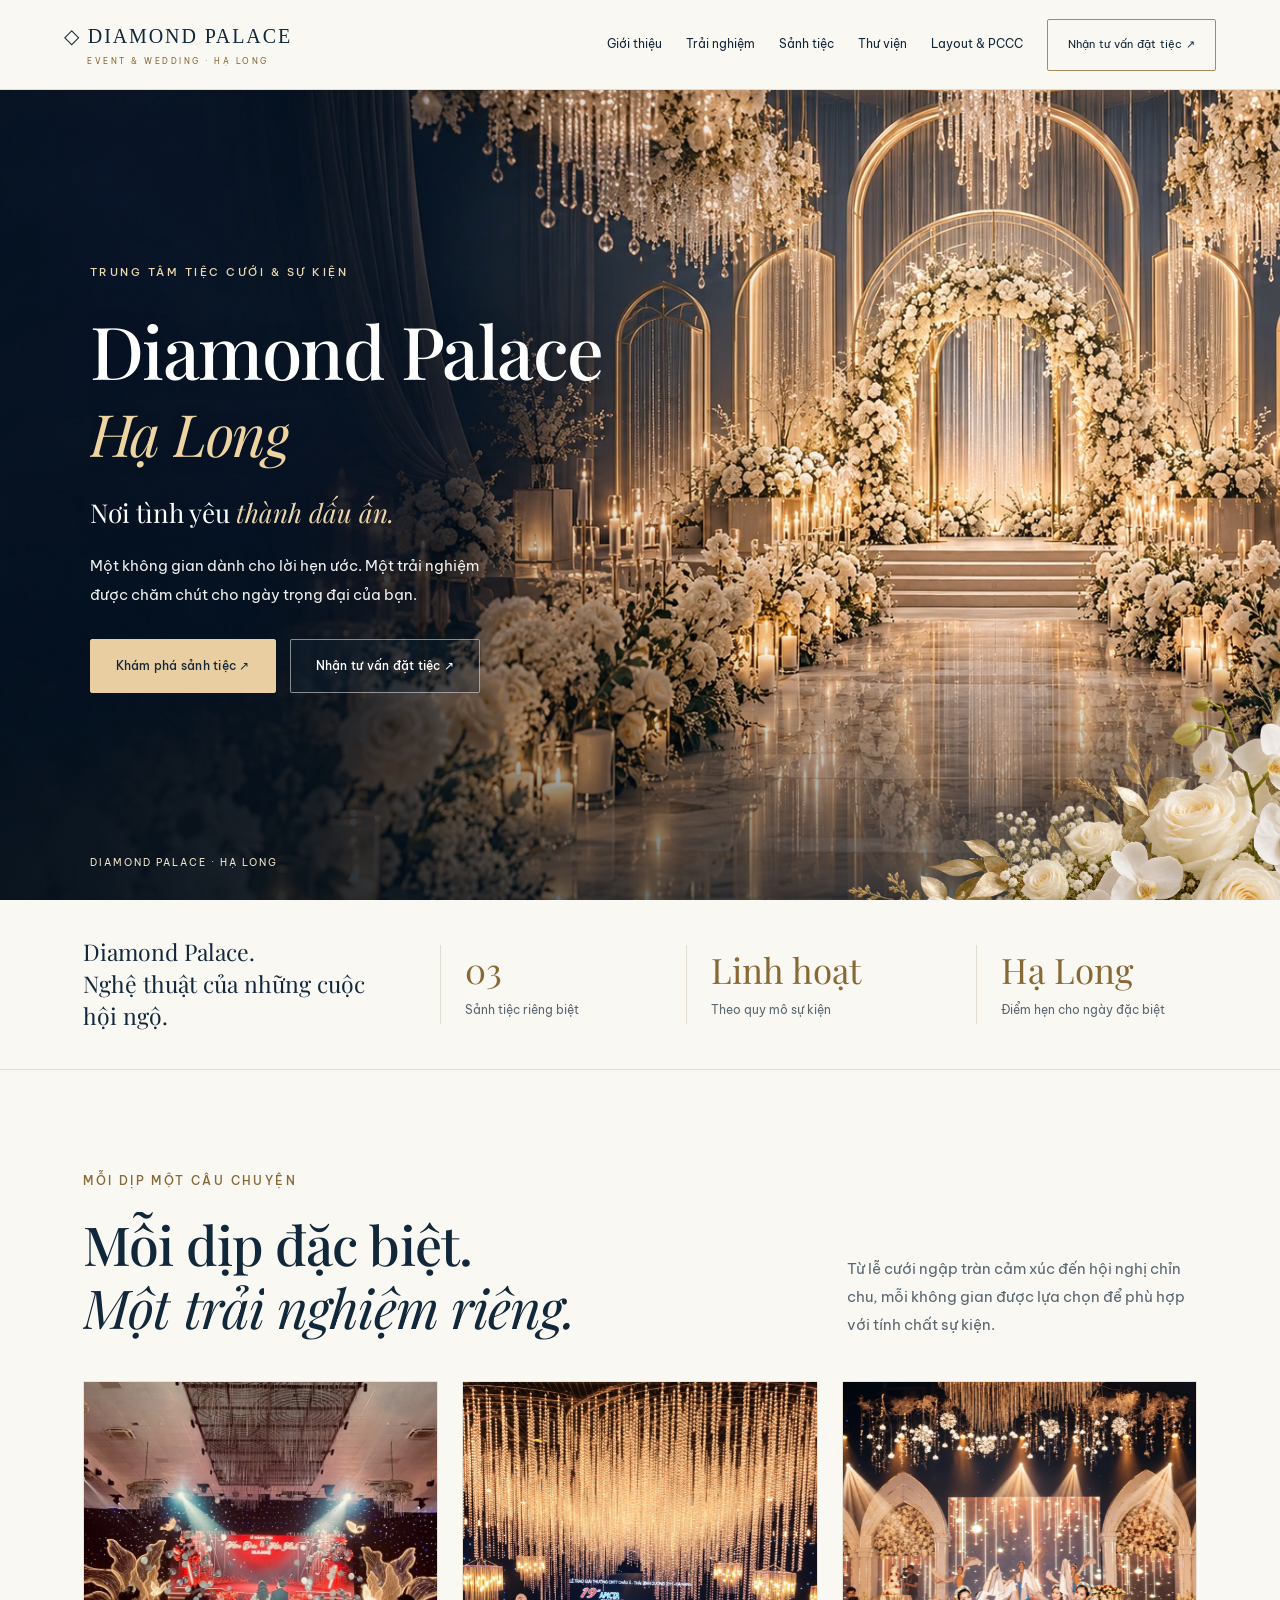
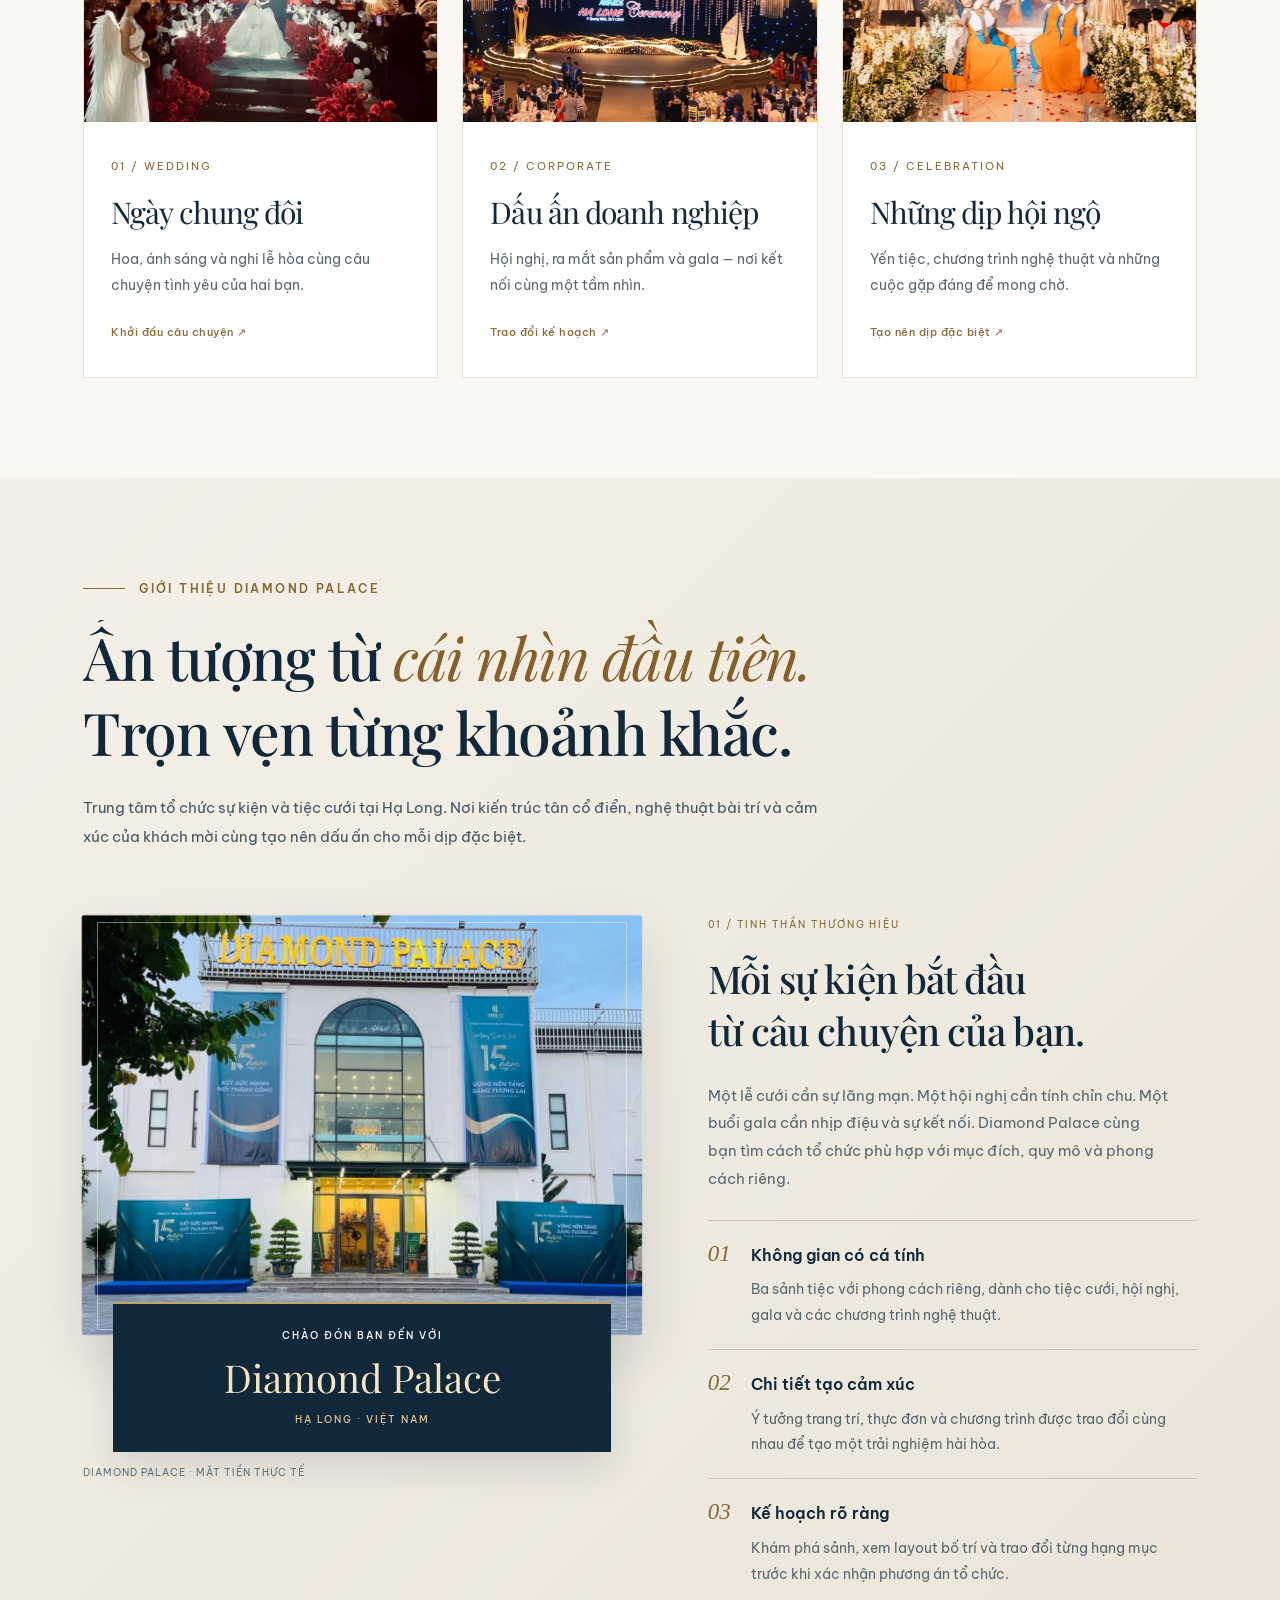
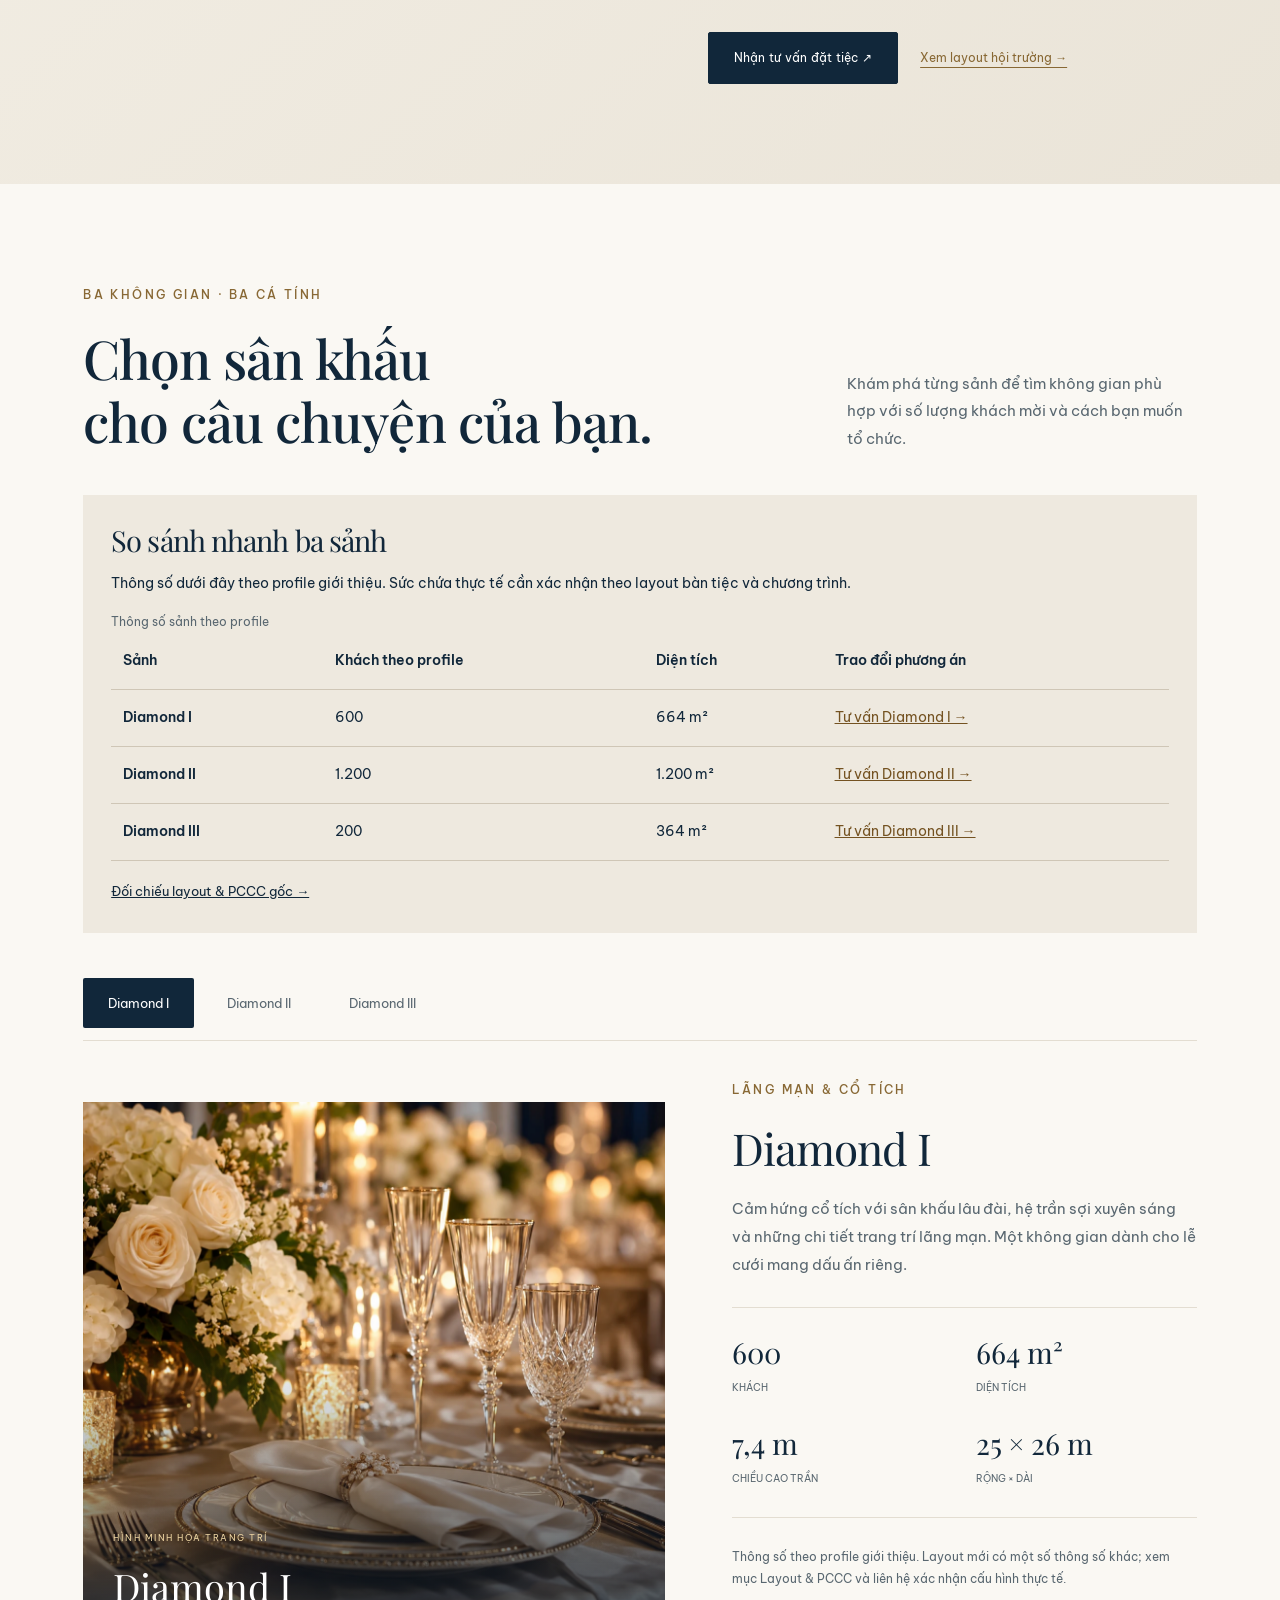
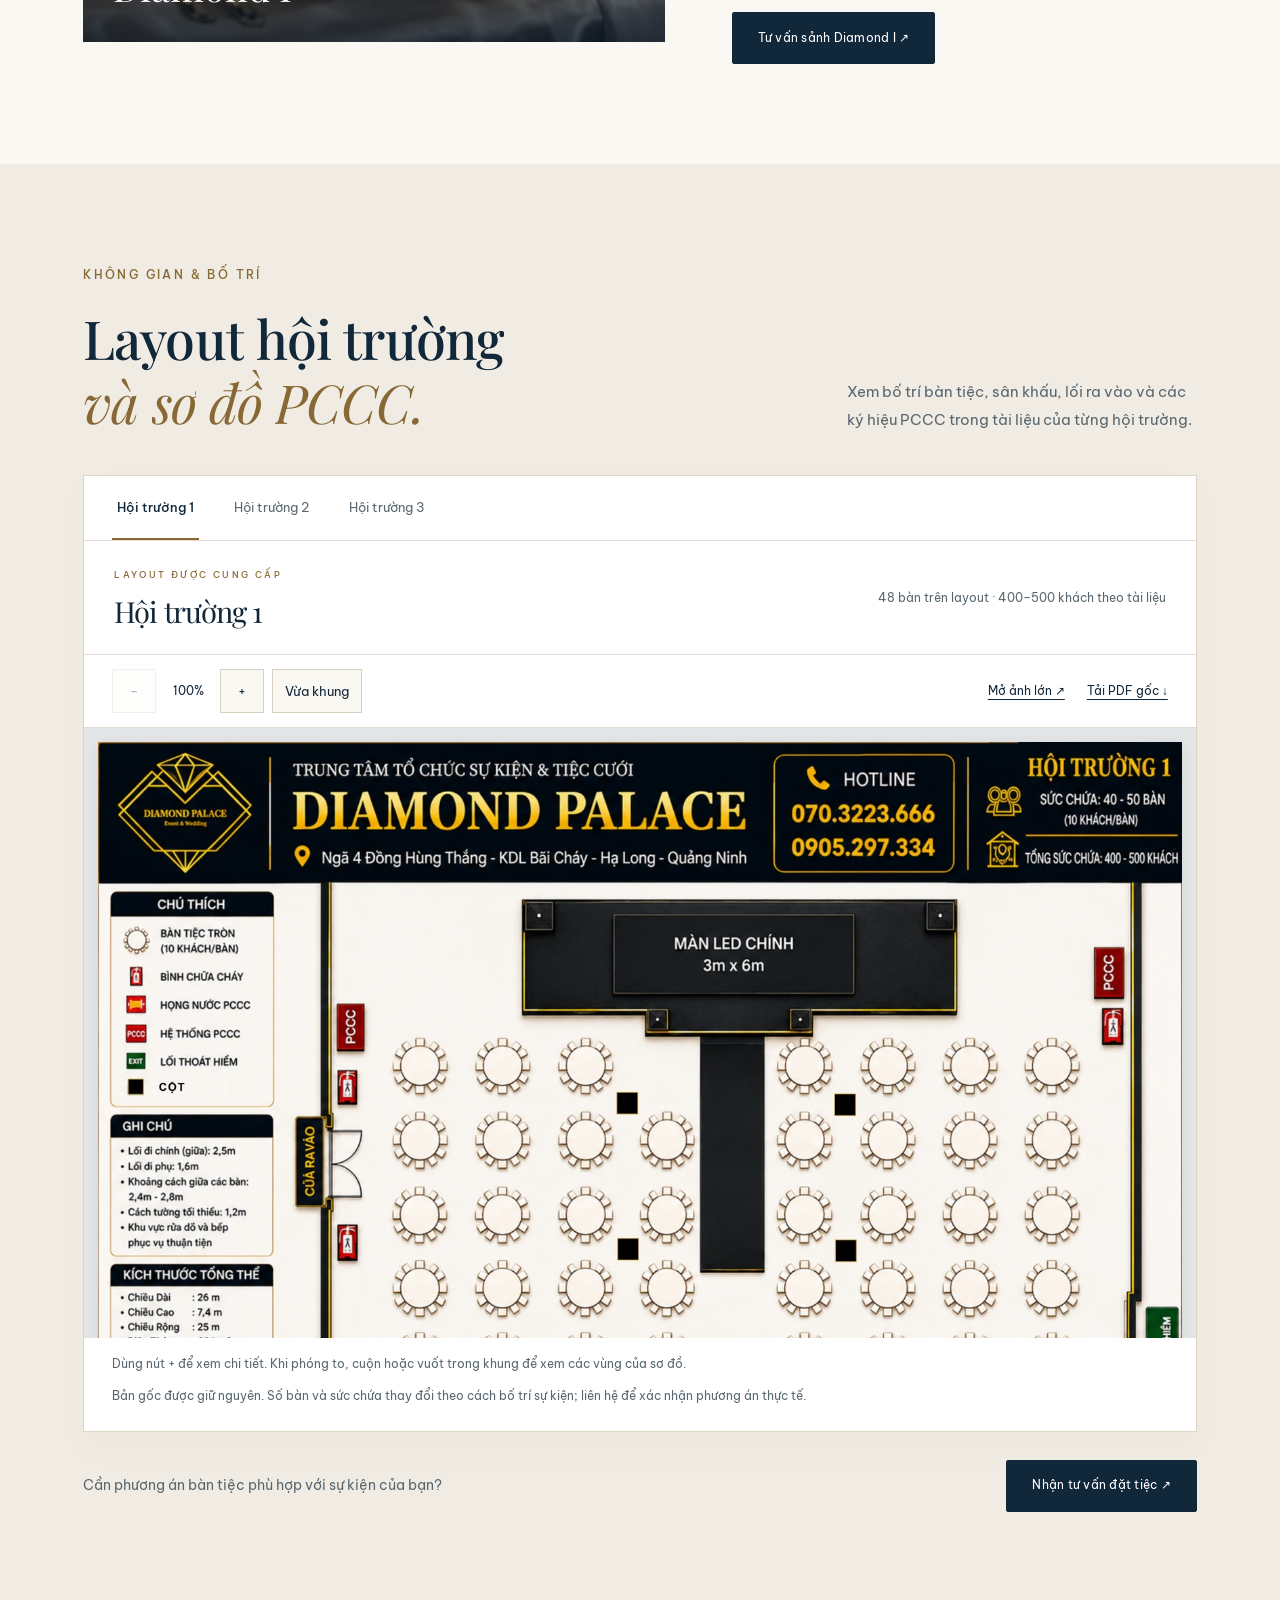
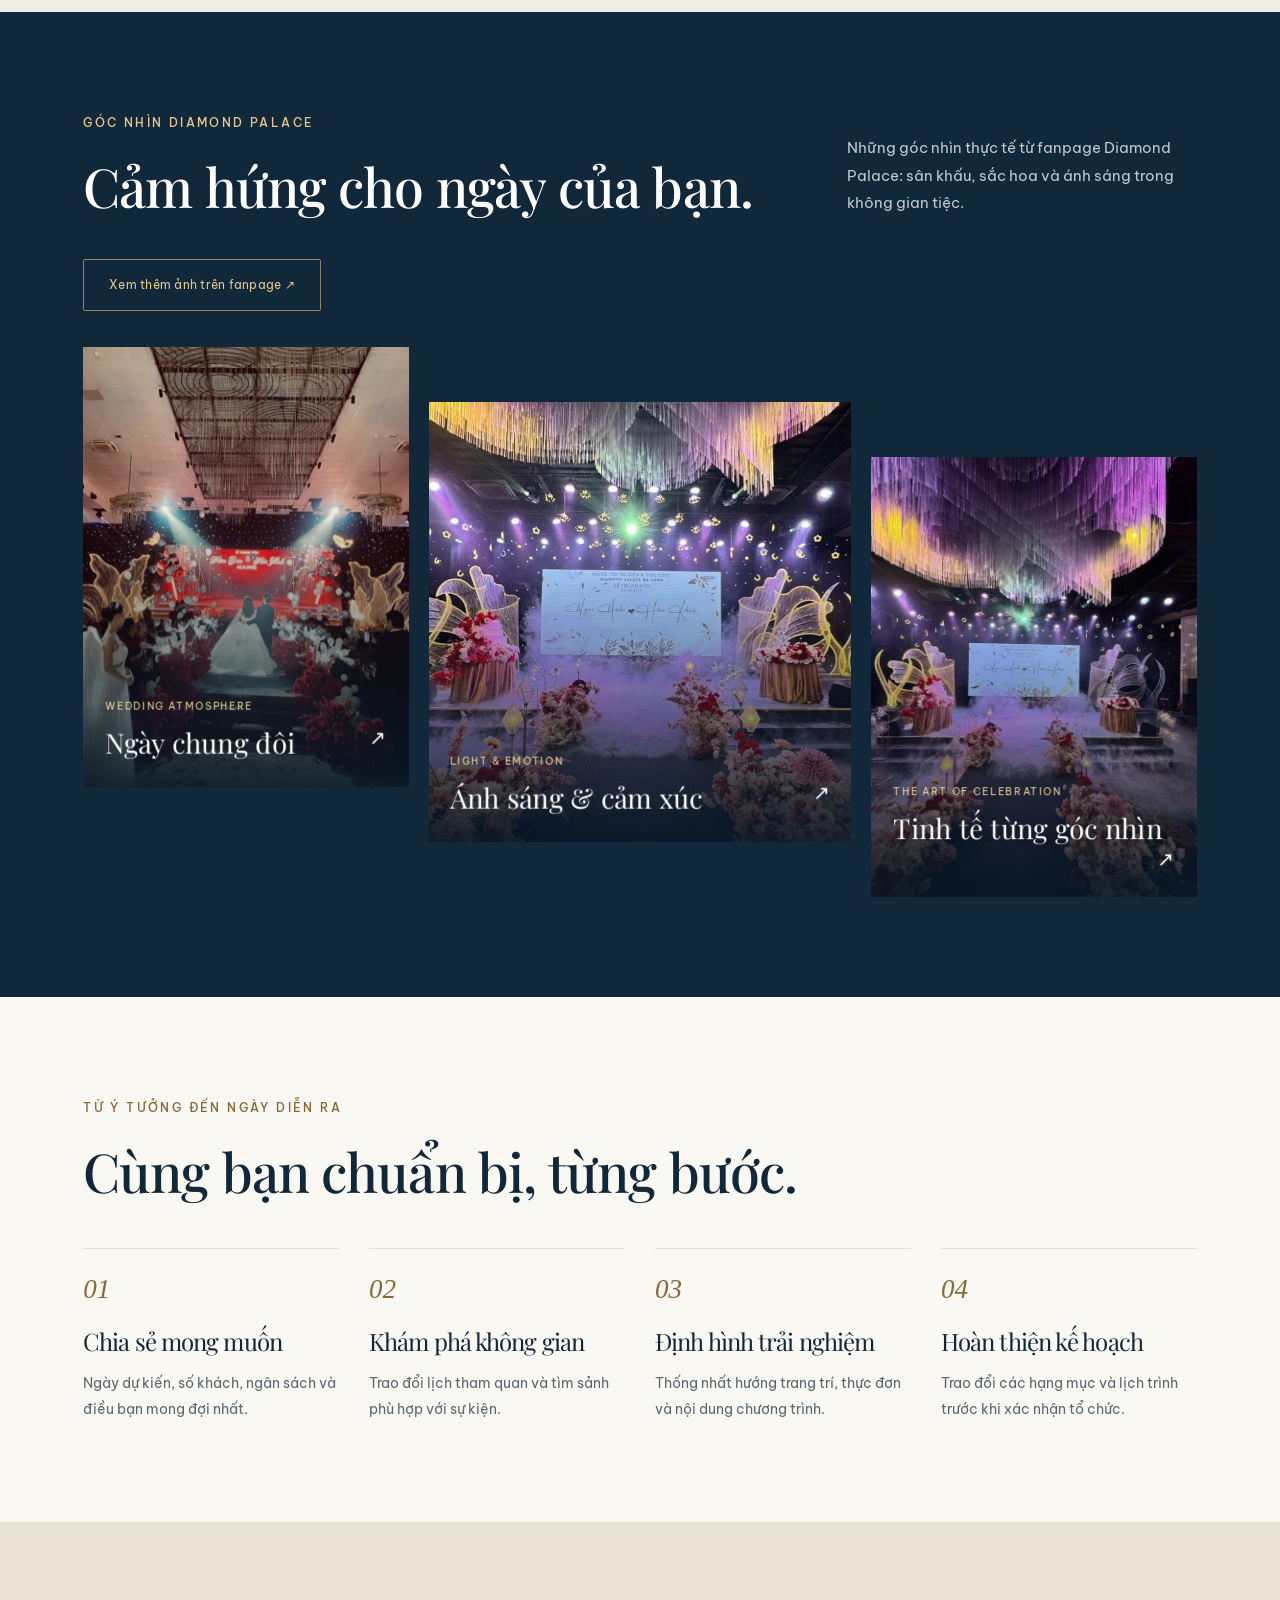
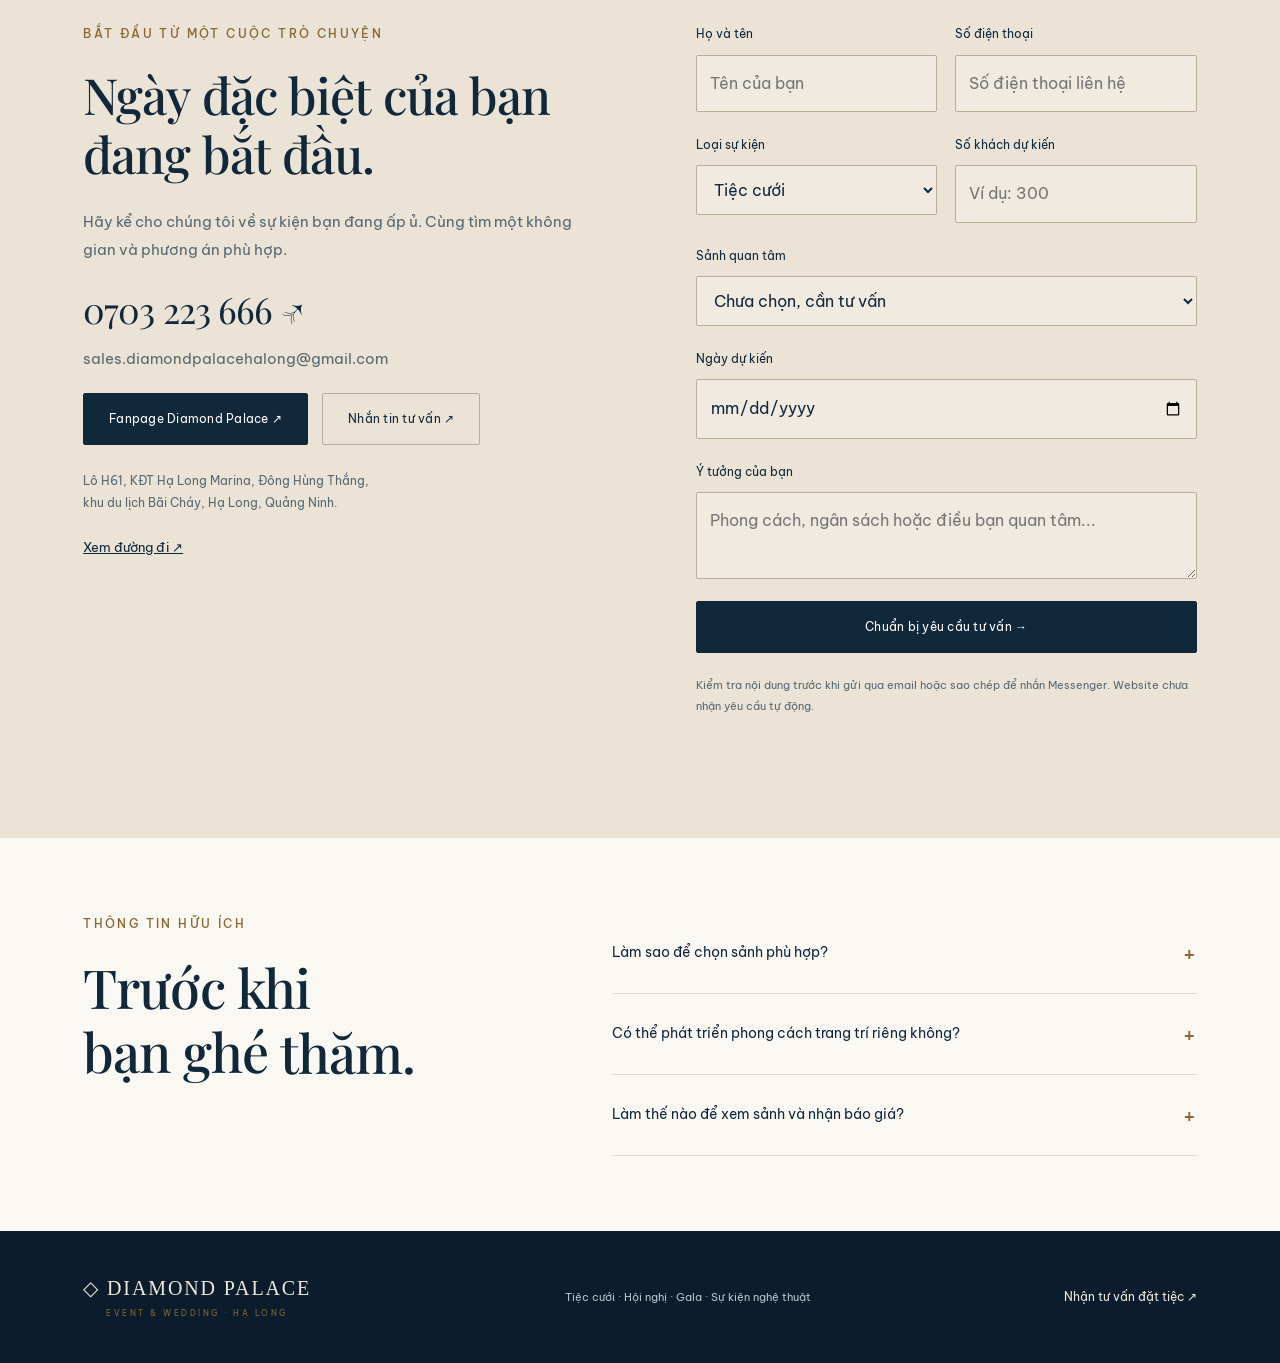
==== commit 18ad0181: "Improve hall comparison, inquiry UX, SEO metadata and page performance" ====
--- a/index.html
+++ b/index.html
@@ -1,39 +1,39 @@
-<!doctype html><html lang="vi"><head><meta charset="utf-8"><meta name="viewport" content="width=device-width,initial-scale=1,viewport-fit=cover"><meta name="theme-color" content="#172c2a"><title>Diamond Palace | Không gian cho những dấu mốc đáng nhớ</title><meta name="description" content="Khám phá Diamond Palace tại Hạ Long. Ba sảnh tiệc cho tiệc cưới, hội nghị, gala và sự kiện doanh nghiệp. Tư vấn đặt tiệc 0703 223 666."><style>@font-face {
+<!doctype html><html lang="vi"><head><meta charset="utf-8"><meta name="viewport" content="width=device-width,initial-scale=1,viewport-fit=cover"><meta name="theme-color" content="#172c2a"><title>Diamond Palace Hạ Long | Trung tâm tiệc cưới & sự kiện</title><meta name="description" content="Khám phá Diamond Palace tại Hạ Long. Ba sảnh tiệc cho tiệc cưới, hội nghị, gala và sự kiện doanh nghiệp. Tư vấn đặt tiệc 0703 223 666."><link rel="canonical" href="https://dovantom123.github.io/diamond-palace/"><meta property="og:type" content="website"><meta property="og:locale" content="vi_VN"><meta property="og:title" content="Diamond Palace Hạ Long | Tiệc cưới & sự kiện"><meta property="og:description" content="Khám phá ba sảnh tiệc, ảnh thực tế và layout hội trường. Liên hệ tư vấn đặt tiệc tại Diamond Palace Hạ Long."><meta property="og:url" content="https://dovantom123.github.io/diamond-palace/"><meta property="og:image" content="https://dovantom123.github.io/diamond-palace/assets/diamond-palace-facade.jpg"><meta name="twitter:card" content="summary_large_image"><script type="application/ld+json">{"@context": "https://schema.org", "@type": "LocalBusiness", "@id": "https://dovantom123.github.io/diamond-palace/#business", "name": "Diamond Palace Hạ Long", "url": "https://dovantom123.github.io/diamond-palace/", "telephone": "+84703223666", "email": "sales.diamondpalacehalong@gmail.com", "image": "https://dovantom123.github.io/diamond-palace/assets/diamond-palace-facade.jpg", "address": {"@type": "PostalAddress", "streetAddress": "Lô H61, KĐT Hạ Long Marina, Đông Hùng Thắng, Bãi Cháy", "addressLocality": "Hạ Long", "addressRegion": "Quảng Ninh", "addressCountry": "VN"}, "sameAs": ["https://www.facebook.com/DiamondPalaceHaLong"]}</script><style>@font-face {
   font-family: 'Be Vietnam Pro';
   font-style: normal;
   font-weight: 400;
   font-display: swap;
-  src: url(assets/font-0.ttf) format('truetype');
+  src: url(assets/font-0.woff) format('woff');
 }@font-face {
   font-family: 'Be Vietnam Pro';
   font-style: normal;
   font-weight: 500;
   font-display: swap;
-  src: url(assets/font-1.ttf) format('truetype');
+  src: url(assets/font-1.woff) format('woff');
 }@font-face {
   font-family: 'Be Vietnam Pro';
   font-style: normal;
   font-weight: 600;
   font-display: swap;
-  src: url(assets/font-2.ttf) format('truetype');
+  src: url(assets/font-2.woff) format('woff');
 }@font-face {
   font-family: 'Playfair Display';
   font-style: italic;
   font-weight: 400;
   font-display: swap;
-  src: url(assets/font-3.ttf) format('truetype');
+  src: url(assets/font-3.woff) format('woff');
 }@font-face {
   font-family: 'Playfair Display';
   font-style: normal;
   font-weight: 400;
   font-display: swap;
-  src: url(assets/font-4.ttf) format('truetype');
+  src: url(assets/font-4.woff) format('woff');
 }@font-face {
   font-family: 'Playfair Display';
   font-style: normal;
   font-weight: 500;
   font-display: swap;
-  src: url(assets/font-5.ttf) format('truetype');
+  src: url(assets/font-5.woff) format('woff');
 }:root{--ink:#11273a;--cream:#faf8f3;--gold:#886834;--gold-light:#e5c78d;--muted:#596770;--line:#e3ddd1;--ease:cubic-bezier(.22,1,.36,1)}*{box-sizing:border-box}html{scroll-behavior:smooth;scroll-padding-top:105px}body{margin:0;background:var(--cream);color:var(--ink);font:15px/1.85 'Be Vietnam Pro',Arial,sans-serif;-webkit-font-smoothing:antialiased}button,input,select,textarea{font:inherit}a{color:inherit;text-decoration:none}button,a{touch-action:manipulation}button{cursor:pointer}button:disabled{cursor:default}h1,h2,h3,.phone{font-family:'Playfair Display',Georgia,serif;font-weight:400;line-height:1.18;letter-spacing:-.9px;text-wrap:balance;margin:0}h1{font-size:clamp(48px,6.2vw,88px)}h2{font-size:clamp(35px,4.2vw,59px)}h3{font-size:30px}p{margin:0;text-wrap:pretty}h4{margin:0}img{max-width:100%}a:focus-visible,button:focus-visible,input:focus-visible,textarea:focus-visible,select:focus-visible,[tabindex]:focus-visible{outline:3px solid #b58a43;outline-offset:5px}.wrap{max-width:1370px;padding:0 6.5%;margin:auto}.eyebrow{font-size:11px;letter-spacing:2.4px;color:var(--gold);font-weight:500;margin-bottom:20px;text-transform:uppercase}.btn{display:inline-flex;align-items:center;justify-content:center;gap:18px;min-height:52px;padding:13px 25px;border:1px solid var(--ink);background:var(--ink);color:#fff;font-size:12px;letter-spacing:.25px;border-radius:2px;transition:transform .25s var(--ease),background .2s,box-shadow .2s}.btn:hover{background:#26465b;box-shadow:0 8px 22px #11273a1a;transform:translateY(-2px)}.btn:active{transform:none}.btn.light{background:transparent;color:var(--ink);border-color:#b7ae9d}.btn.light:hover{background:#e9e2d5}header{height:90px;position:sticky;top:0;z-index:30;background:#faf8f3f5;padding:0 5%;display:flex;align-items:center;justify-content:space-between;border-bottom:1px solid var(--line);transition:box-shadow .25s;backdrop-filter:blur(16px)}header.scrolled{box-shadow:0 5px 25px #11273a0d}.brand{font:20px/1.2 Georgia,serif;letter-spacing:1.9px;white-space:nowrap}.brand small{display:block;margin-top:8px;font:8px 'Be Vietnam Pro',Arial;letter-spacing:2.5px;color:var(--gold);text-align:center}nav{display:flex;gap:24px;align-items:center;font-size:12px}nav>a:not(.btn){padding:12px 0;position:relative}nav>a:not(.btn):after{content:'';position:absolute;left:0;right:0;bottom:6px;height:1px;background:var(--gold);transform:scaleX(0);transform-origin:left;transition:transform .25s}nav>a:hover:after,nav>a[aria-current]:after{transform:scaleX(1)}header .btn{background:transparent;border-color:#a78b58;color:var(--ink);padding:11px 20px;font-size:11px}.menu{display:none;border:0;background:none;color:var(--ink);min-width:48px;min-height:48px;font-size:25px}.skip{position:fixed;top:-100px;background:white;padding:12px;z-index:100}.skip:focus{top:8px;left:8px}.hero{position:relative;isolation:isolate;min-height:760px;height:calc(100svh - 90px);max-height:960px;background:var(--ink);overflow:hidden}.hero-photo{position:absolute;inset:0;z-index:-1}.hero-photo>img{position:absolute;inset:0;width:100%;height:100%;object-fit:cover;object-position:center 55%}.hero-photo:after{content:'';position:absolute;inset:0;background:linear-gradient(90deg,#061726de 0%,#061726a1 45%,#06172626 100%),linear-gradient(0deg,#061726aa,transparent 40%)}.hero-copy{height:100%;min-height:inherit;padding:100px 7% 120px;display:flex;flex-direction:column;justify-content:center;align-items:flex-start;color:white;max-width:1120px}.hero-copy .eyebrow{color:#edd9b0;letter-spacing:3px;margin-bottom:26px}.hero h1{max-width:940px;color:#fff;line-height:1.15;text-shadow:0 4px 35px #0002}.hero h1 em{font-weight:400;color:#edd5a3}.hero-copy>p{max-width:455px;color:#f2f3f3;font-size:15px;margin:28px 0 34px;line-height:1.9}.hero-actions{display:flex;gap:14px;flex-wrap:wrap}.hero .btn{background:#e8cea0;border-color:#e8cea0;color:#14283b;font-weight:500}.hero .btn.light{border-color:#ffffff80;color:white;background:#10243855}.hero .btn:hover{background:#f3e4c9}.hero .btn.light:hover{background:#ffffff20}.photo-label{position:absolute;left:7%;right:7%;bottom:28px;display:flex;justify-content:space-between;gap:20px;font-size:10px;color:#f2e6cf;letter-spacing:2px}.hero-credit{font-size:9px;opacity:.75;letter-spacing:1px}.intro-strip{display:grid;grid-template-columns:1.5fr 1fr 1.2fr 1fr;align-items:center;gap:25px;padding-top:36px;padding-bottom:36px;border-bottom:1px solid var(--line)}.intro-strip>p{font:23px/1.4 'Playfair Display',Georgia}.stat{padding-left:24px;border-left:1px solid var(--line)}.stat strong{font:35px/1.4 'Playfair Display',Georgia;display:block;color:var(--gold)}.stat span{font-size:11px;color:var(--muted)}section{padding:100px 0}.section-top{display:flex;align-items:end;justify-content:space-between;gap:50px;margin-bottom:42px}.section-top>p{max-width:350px;color:var(--muted);font-size:14px}.services{display:grid;grid-template-columns:repeat(3,1fr);gap:24px}.service{background:white;border:1px solid #e8e2d7;display:block;transition:box-shadow .3s,transform .4s var(--ease);overflow:hidden}.service img{width:100%;height:340px;object-fit:cover;display:block;transition:transform .7s var(--ease)}.service-copy{position:relative;background:white;padding:28px 27px 30px;min-height:255px}.service-copy>span{font-size:10px;letter-spacing:2px;color:var(--gold)}.service-copy h3{margin:14px 0 15px;font-size:30px;line-height:1.3}.service-copy p{font-size:13px;color:var(--muted)}.service-copy b{display:block;font-size:11px;font-weight:500;letter-spacing:.5px;color:var(--gold);margin-top:23px}.service:hover{transform:translateY(-5px);box-shadow:0 16px 35px #11273a10}.service:hover img{transform:scale(1.025)}.about-premium{background:#eee9df}.about-heading{max-width:1000px;margin-bottom:56px}.about-heading h2{font-size:clamp(39px,4.8vw,68px);line-height:1.22}.about-heading h2 em{color:var(--gold);font-weight:400}.about-heading>p{max-width:700px;margin-top:25px;font-size:15px;color:var(--muted)}.about-editorial{display:grid;grid-template-columns:1fr 1fr;gap:8%;align-items:center}.about-figure{margin:0;position:relative}.about-figure>img{width:100%;height:640px;object-fit:cover;display:block;border-radius:230px 230px 2px 2px}.about-figure:after{content:'';position:absolute;inset:0 0 30px;background:linear-gradient(0deg,#061726b3,transparent 55%);border-radius:230px 230px 2px 2px;pointer-events:none}.about-figure figcaption{font-size:9px;color:#62707a;letter-spacing:1.2px;padding-top:13px}.about-image-title{position:absolute;left:30px;bottom:70px;z-index:1;font:37px/1.25 'Playfair Display',Georgia;color:white;text-shadow:0 2px 20px #0004}.about-index{font-size:10px;letter-spacing:1.8px;color:var(--gold)}.about-content h3{font-size:39px;margin:20px 0 25px}.about-content>p{font-size:14px;color:var(--muted)}.about-values{margin-top:27px}.about-values article{display:flex;gap:20px;border-top:1px solid #cdc4b4;padding:20px 0}.about-values article>span{font:italic 23px Georgia;color:var(--gold)}.about-values h4{font-size:15px;font-weight:500;margin-bottom:7px}.about-values p{font-size:13px;color:var(--muted)}.about-actions{display:flex;gap:22px;align-items:center;flex-wrap:wrap;margin-top:24px}.about-text-link{font-size:12px;color:var(--gold);text-decoration:underline;text-underline-offset:5px}.tabs{display:flex;gap:8px;border-bottom:1px solid var(--line);padding-bottom:12px;margin-bottom:38px}.tabs button{min-height:50px;border:1px solid transparent;background:none;color:var(--muted);padding:12px 24px;font-size:13px;border-radius:2px;transition:background .2s}.tabs button[aria-selected=true]{background:var(--ink);color:#fff}.tabs button:hover{border-color:var(--line)}.hall{display:grid;grid-template-columns:1.25fr 1fr;gap:6%;align-items:center}.hall-visual{position:relative;overflow:hidden;isolation:isolate}.hall-visual>img{width:100%;height:540px;object-fit:cover;display:block}.hall-visual:after{content:'';position:absolute;inset:0;background:linear-gradient(0deg,#061726cf,transparent 55%)}.hall-caption{position:absolute;bottom:30px;left:30px;right:30px;color:#fff;z-index:1}.hall-caption small{font-size:9px;color:#edd5a3;letter-spacing:1.5px}.hall-caption strong{display:block;font:38px 'Playfair Display',Georgia;margin-top:10px}.hall h3{font-size:44px;margin-bottom:22px}.hall p{font-size:14px;color:var(--muted)}.hall-stats{display:grid;grid-template-columns:1fr 1fr;gap:24px;padding:25px 0;margin:28px 0;border-top:1px solid var(--line);border-bottom:1px solid var(--line)}.hall-stats strong{font:29px 'Playfair Display',Georgia;display:block}.hall-stats span{font-size:10px;color:var(--muted)}.hall-note{font-size:11px!important;margin-bottom:22px}.layout-section{background:#f0ece3}.layout-section h2 em{font-weight:400;color:var(--gold)}.layout-shell{background:#fff;border:1px solid #dcd4c4;box-shadow:0 15px 40px #11273a06}.layout-tabs{display:flex;gap:30px;padding:0 28px;border-bottom:1px solid var(--line)}.layout-tabs button{border:0;border-bottom:2px solid transparent;min-height:64px;background:none;padding:15px 5px;color:var(--muted);font-size:13px}.layout-tabs button[aria-selected=true]{border-color:var(--gold);color:var(--ink);font-weight:500}.plan-summary{display:flex;align-items:center;justify-content:space-between;gap:30px;padding:26px 30px}.plan-summary .eyebrow{display:block;font-size:9px;margin-bottom:10px}.plan-summary h3{font-size:29px}.plan-summary p{font-size:12px;color:var(--muted);max-width:440px}.plan-tools{display:flex;gap:22px;align-items:center;flex-wrap:wrap;padding:14px 28px;border-block:1px solid var(--line)}.plan-tools>a{font-size:12px;text-decoration:underline;text-underline-offset:4px}.zoom-controls{display:flex;gap:8px;align-items:center;margin-right:auto}.zoom-controls button{min-width:44px;min-height:44px;border:1px solid #d8d0c1;background:var(--cream);padding:8px 12px;color:var(--ink);font-size:13px}.zoom-controls button:disabled{opacity:.35}.zoom-controls output{min-width:48px;text-align:center;font-size:12px}.plan-viewport{height:610px;max-height:70vh;overflow:auto;overscroll-behavior:contain;background:#e4e6e7;padding:14px}.plan-viewport img{display:block;width:100%;height:auto;max-width:none;box-shadow:0 2px 15px #11273a14}.plan-help{padding:15px 28px 0;font-size:11px;color:var(--muted)}.plan-note{padding:10px 28px 23px;font-size:11px;color:var(--muted)}.layout-bottom{display:flex;justify-content:space-between;align-items:center;gap:30px;margin-top:28px}.layout-bottom p{font-size:14px;color:var(--muted)}.gallery-section{background:var(--ink);color:#fff}.gallery-section .eyebrow{color:#e5c78d}.gallery-section .section-top>p{color:#bfcbd3}.gallery-section>.wrap>.btn{color:#e5c78d;border-color:#8e846c;margin-bottom:36px!important}.gallery{display:grid;grid-template-columns:1fr 1.3fr 1fr;gap:20px;align-items:start}.gallery button{border:0;padding:0;position:relative;overflow:hidden;background:#193246;text-align:left;isolation:isolate}.gallery button:nth-child(2){margin-top:55px}.gallery button:nth-child(3){margin-top:110px}.gallery img{display:block;width:100%;height:440px;object-fit:cover;transition:transform .7s var(--ease)}.gallery button:after{content:'';position:absolute;inset:0;background:linear-gradient(0deg,#061726ed,transparent 65%)}.gallery button>span{position:absolute;bottom:30px;left:25px;right:25px;z-index:1;font:27px/1.3 'Playfair Display',Georgia;color:#fff}.gallery small{display:block;font:9px 'Be Vietnam Pro',Arial;letter-spacing:1.5px;color:#edd5a3;margin-bottom:12px}.gallery b{font:20px Arial;float:right}.gallery button:hover img{transform:scale(1.04)}.concept-note{font-size:9px!important;margin-top:12px}.process{border-bottom:1px solid var(--line)}.steps{display:grid;grid-template-columns:repeat(4,1fr);gap:30px;margin-top:45px}.steps article{border-top:1px solid var(--line);padding-top:25px}.steps span{font:italic 27px Georgia;color:var(--gold)}.steps h3{font-size:24px;margin:20px 0 15px}.steps p{font-size:13px;color:var(--muted)}.contact{background:#eae3d6}.contact-grid{display:grid;grid-template-columns:1fr 1fr;gap:10%}.contact h2{font-size:clamp(36px,3.9vw,55px);margin-bottom:25px}.contact p{font-size:14px;color:var(--muted)}.phone{font-size:36px;display:inline-block;margin:24px 0 15px}.contact address{font-style:normal;font-size:12px;color:var(--muted);margin-top:25px}.contact a[href^='mailto']{overflow-wrap:anywhere}form{display:grid;grid-template-columns:1fr 1fr;gap:22px 18px}label{font-size:12px;display:flex;flex-direction:column;gap:9px}input,textarea,select{font-size:16px;width:100%;background:#ffffff42;border:1px solid #b9ae98;border-radius:2px;padding:13px;min-height:50px;color:var(--ink);transition:background .2s,border-color .2s}input:focus,textarea:focus,select:focus{background:#fff;border-color:var(--gold)}textarea{resize:vertical}.full{grid-column:1/-1}.form-note{font-size:11px!important}.faq{padding:75px 0}.faq-grid{display:grid;grid-template-columns:1fr 1.4fr;gap:10%}details{border-bottom:1px solid var(--line);padding:17px 0}summary{min-height:46px;list-style:none;display:flex;align-items:center;justify-content:space-between;gap:20px;cursor:pointer;font-size:14px}summary::-webkit-details-marker{display:none}summary:after{content:'+';font-size:24px;color:var(--gold)}details[open] summary:after{content:'−'}details p{font-size:13px;color:var(--muted);padding:14px 0 5px}footer{padding:45px 0;background:#0b1d2c;color:#eee8db}.footer-row{display:flex;justify-content:space-between;align-items:center;gap:25px}footer p{font-size:11px;color:#b8c6d0}.mobile-call{display:none}.to-top{position:fixed;bottom:24px;right:22px;width:46px;height:46px;border:1px solid #d4c8b4;border-radius:50%;background:var(--cream);color:var(--ink);z-index:20;box-shadow:0 3px 18px #11273a10;visibility:hidden;opacity:0;transform:translateY(8px);transition:opacity .2s,transform .2s,visibility .2s}.to-top.show{visibility:visible;opacity:1;transform:none}dialog{border:0;padding:16px;max-width:94vw;max-height:94vh;background:#0b1d2c;border-radius:3px}dialog::backdrop{background:#03101ced}dialog img{display:block;max-height:79vh;max-width:85vw;object-fit:contain}dialog button{display:block;margin:0 0 12px auto;min-height:44px;border:1px solid #ddc295;background:none;color:white;padding:8px 18px}.reveal{transition:opacity .7s var(--ease),transform .7s var(--ease)}.reveal.pending{opacity:0;transform:translateY(18px)}.reveal.visible{opacity:1;transform:none}.hero-copy>h1{animation:intro .9s var(--ease) both}.hero-copy>p,.hero-actions{animation:intro 1.1s .08s var(--ease) both}@keyframes intro{from{opacity:0;transform:translateY(18px)}to{opacity:1;transform:none}}
 @media(min-width:761px) and (max-width:1100px){header{padding:0 3%}.brand{font-size:16px}nav{gap:14px;font-size:11px}header .btn{padding:10px 14px;font-size:10px}.hero h1{font-size:68px}.hero{min-height:720px}.service img{height:290px}.service-copy{padding:24px 20px;min-height:280px}.service h3{font-size:27px}.about-editorial{gap:6%}.about-content h3{font-size:32px}.about-figure>img{height:690px}.gallery img{height:390px}.gallery button>span{font-size:23px}}
 @media(max-width:760px){html{scroll-padding-top:86px}header{height:74px;padding:0 6%}.brand{font-size:17px}.brand small{font-size:7px;letter-spacing:2px}.menu{display:block}nav{display:none;position:absolute;left:0;right:0;top:74px;padding:22px;background:var(--cream);border-bottom:1px solid var(--line);box-shadow:0 20px 30px #11273a10;max-height:calc(100dvh - 74px);overflow:auto}nav.open{display:flex;flex-direction:column;align-items:stretch;gap:8px}nav>a:not(.btn){padding:12px 10px;min-height:46px;font-size:14px}nav>.btn{margin-top:8px}.wrap{padding:0 7%}.hero{height:calc(100svh - 74px);min-height:690px;max-height:880px}.hero h1{font-size:clamp(44px,10vw,68px);line-height:1.22;letter-spacing:-1px}.hero-copy{padding:65px 8% 100px}.hero-copy .eyebrow{font-size:10px;letter-spacing:1.8px}.hero-copy>p{font-size:14px;max-width:360px;margin:24px 0 28px}.hero-photo>img{object-position:57% center}.hero-photo:after{background:linear-gradient(90deg,#061726d9,#06172666),linear-gradient(0deg,#061726bf,transparent)}.hero-actions{gap:12px;flex-direction:column;align-items:flex-start}.hero .btn{font-size:11px;min-height:48px;padding:12px 20px}.photo-label{left:8%;right:8%;bottom:25px;font-size:8px;letter-spacing:1px}.intro-strip{grid-template-columns:repeat(3,1fr);gap:14px;padding-top:28px;padding-bottom:28px}.intro-strip>p{grid-column:1/-1;font-size:22px;padding-bottom:12px}.stat{padding-left:10px}.stat strong{font-size:25px}.stat span{font-size:9px;line-height:1.5;display:block}section{padding:65px 0}.eyebrow{font-size:10px;letter-spacing:1.8px}.section-top{display:block;margin-bottom:30px}.section-top>p{margin-top:22px;max-width:100%;font-size:14px}.services{grid-template-columns:1fr;gap:26px}.service img{height:360px}.service-copy{min-height:0;padding:25px}.service-copy h3{font-size:32px}.service-copy p{font-size:14px}.about-heading{margin-bottom:35px}.about-heading h2{font-size:39px}.about-heading>p{font-size:14px}.about-editorial{grid-template-columns:1fr;gap:36px}.about-figure>img{height:500px;border-radius:160px 160px 2px 2px}.about-figure:after{border-radius:160px 160px 2px 2px}.about-content h3{font-size:33px}.about-image-title{font-size:34px}.about-values h4{font-size:15px}.about-values p{font-size:13px}.about-actions{gap:20px}.tabs{gap:5px}.tabs button{flex:1;padding:12px 6px;font-size:12px}.hall{grid-template-columns:1fr;gap:30px}.hall-visual>img{height:380px}.hall h3{font-size:37px}.hall-caption strong{font-size:32px}.hall-stats{gap:22px}.layout-tabs{gap:0;padding:0 14px;justify-content:space-between}.layout-tabs button{font-size:11px;min-height:56px;padding:12px 5px}.plan-summary{display:block;padding:22px 18px}.plan-summary p{margin-top:13px}.plan-summary h3{font-size:27px}.plan-tools{padding:13px 16px;gap:14px 20px}.zoom-controls{width:100%;margin:0}.plan-viewport{height:430px;padding:6px}.plan-help{padding:14px 18px 0}.plan-note{padding:10px 18px 20px}.layout-bottom{display:block}.layout-bottom .btn{margin-top:18px;font-size:11px}.gallery{grid-template-columns:1fr 1fr;gap:14px}.gallery button:nth-child(1){grid-column:1/-1}.gallery button:nth-child(n){margin-top:0}.gallery img{height:330px}.gallery button:first-child img{height:440px}.gallery button>span{font-size:22px;left:18px;right:18px;bottom:24px}.gallery small{font-size:8px;letter-spacing:.8px}.gallery b{display:none}.steps{grid-template-columns:1fr 1fr;gap:30px 22px}.steps h3{font-size:24px}.contact-grid,.faq-grid{grid-template-columns:1fr;gap:38px}.contact h2{font-size:39px}.phone{font-size:31px}.contact-grid form{gap:20px 14px}.faq{padding-bottom:85px}.footer-row{flex-direction:column;align-items:flex-start}footer{padding-bottom:110px}.mobile-call{display:flex;align-items:center;justify-content:center;min-height:48px;position:fixed;z-index:25;bottom:calc(12px + env(safe-area-inset-bottom));left:16px;right:16px;background:#11273a;color:white;border:1px solid #d8bd87;border-radius:3px;font-size:12px;box-shadow:0 4px 20px #0617263b}.to-top{bottom:calc(77px + env(safe-area-inset-bottom));right:16px}dialog{padding:10px}dialog img{max-width:86vw}}
@@ -87,13 +87,15 @@
 @media(min-width:761px){.service:hover img{transform:none}}
 @media(max-width:760px){.hero-foreground{width:65vw;bottom:-4%;right:-16%;opacity:.9}.hero-photo>img{inset:-3%;width:106%;height:106%}.hero-atmosphere{opacity:.55}.hero-copy{z-index:5}.hero-foreground{z-index:2}}
 @media(prefers-reduced-motion:reduce){.hero-foreground,.hero-photo>img,.hero-copy,.about-figure>img,.gallery img,.motion-word>span{transform:none!important;opacity:1!important;visibility:visible!important}}
-</style></head><body><a class="skip" href="#main">Đến nội dung chính</a><header><a href="#" class="brand">◇ DIAMOND PALACE<small>EVENT & WEDDING · HẠ LONG</small></a><button class="menu" aria-expanded="false" aria-controls="nav" aria-label="Mở menu">☰</button><nav id="nav"><a href="#about">Giới thiệu</a><a href="#services">Trải nghiệm</a><a href="#halls">Sảnh tiệc</a><a href="#gallery">Thư viện</a><a href="#layouts">Layout & PCCC</a><a class="btn" href="#contact">Tư vấn sự kiện ↗</a></nav></header><main id="main"><div class="hero"><div class="hero-atmosphere" aria-hidden="true"></div><div class="hero-foreground" aria-hidden="true"><img src="assets/hero-floral-depth.webp" alt="" width="1536" height="1024"></div><div class="hero-copy"><div class="eyebrow">TRUNG TÂM TIỆC CƯỚI & SỰ KIỆN</div><h1 class="wedding-title"><span>Diamond Palace</span><em>Hạ Long</em></h1><div class="wedding-tagline">Nơi tình yêu <i>thành dấu ấn.</i></div><p>Một không gian dành cho lời hẹn ước. Một trải nghiệm được chăm chút cho ngày trọng đại của bạn.</p><div class="hero-actions"><a class="btn" href="#halls">Khám phá sảnh tiệc ↗</a><a class="btn light" href="#contact">Lên ý tưởng cùng chúng tôi</a></div></div><div class="hero-photo"><img src="assets/wedding-hero-design.webp" alt="Thiết kế cảm hứng tiệc cưới Diamond Palace với cổng hoa trắng và ánh sáng champagne" fetchpriority="high" width="1672" height="941"><div class="photo-label"><span>DIAMOND PALACE · HẠ LONG</span><span class="hero-credit">THIẾT KẾ MINH HỌA · WEDDING CONCEPT</span></div></div></div><div class="wrap intro-strip"><p>Diamond Palace.<br>Nghệ thuật của những cuộc hội ngộ.</p><div class="stat"><strong>03</strong><span>Sảnh tiệc riêng biệt</span></div><div class="stat"><strong>Linh hoạt</strong><span>Theo quy mô sự kiện</span></div><div class="stat"><strong>Hạ Long</strong><span>Điểm hẹn cho ngày đặc biệt</span></div></div>
-<section id="services"><div class="wrap"><div class="section-top"><div><div class="eyebrow">MỖI DỊP MỘT CÂU CHUYỆN</div><h2>Mỗi dịp đặc biệt.<br><em>Một trải nghiệm riêng.</em></h2></div><p>Từ lễ cưới ngập tràn cảm xúc đến hội nghị chỉn chu, mỗi không gian được lựa chọn để phù hợp với tính chất sự kiện.</p></div><div class="services"><a href="#contact" class="service"><img src="assets/fanpage-1.webp" alt="Không gian tiệc cưới thực tế tại Diamond Palace, ảnh từ fanpage" loading="lazy"><div class="service-copy"><span>01 / WEDDING</span><h3>Ngày chung đôi</h3><p>Hoa, ánh sáng và nghi lễ hòa cùng câu chuyện tình yêu của hai bạn.</p><b>Khởi đầu câu chuyện ↗</b></div></a><a href="#contact" class="service"><img src="assets/image7-luxury.webp" alt="Sảnh gala với hệ thống ánh sáng tím" loading="lazy"><div class="service-copy"><span>02 / CORPORATE</span><h3>Dấu ấn doanh nghiệp</h3><p>Hội nghị, ra mắt sản phẩm và gala — nơi kết nối cùng một tầm nhìn.</p><b>Trao đổi kế hoạch ↗</b></div></a><a href="#contact" class="service"><img src="assets/image8-luxury.webp" alt="Chương trình biểu diễn nghệ thuật trên sân khấu" loading="lazy"><div class="service-copy"><span>03 / CELEBRATION</span><h3>Những dịp hội ngộ</h3><p>Yến tiệc, chương trình nghệ thuật và những cuộc gặp đáng để mong chờ.</p><b>Tạo nên dịp đặc biệt ↗</b></div></a></div></div></section>
-<section class="story about-premium" id="about"><div class="wrap"><div class="about-heading"><div class="eyebrow">GIỚI THIỆU DIAMOND PALACE</div><h2>Ấn tượng từ <em>cái nhìn đầu tiên.</em><br>Trọn vẹn từng khoảnh khắc.</h2><p>Trung tâm tổ chức sự kiện và tiệc cưới tại Hạ Long. Nơi kiến trúc tân cổ điển, nghệ thuật bài trí và cảm xúc của khách mời cùng tạo nên dấu ấn cho mỗi dịp đặc biệt.</p></div><div class="about-editorial"><figure class="about-figure"><img src="assets/diamond-palace-facade.jpg" alt="Mặt tiền thực tế Diamond Palace với cửa kính vòm, bảng hiệu vàng và lối vào trung tâm" loading="lazy" width="1280" height="960"><figcaption>DIAMOND PALACE · MẶT TIỀN THỰC TẾ</figcaption><div class="about-image-title"><span>CHÀO ĐÓN BẠN ĐẾN VỚI</span>Diamond Palace<small>HẠ LONG · VIỆT NAM</small></div></figure><div class="about-content"><span class="about-index">01 / TINH THẦN THƯƠNG HIỆU</span><h3>Mỗi sự kiện bắt đầu<br>từ câu chuyện của bạn.</h3><p>Một lễ cưới cần sự lãng mạn. Một hội nghị cần tính chỉn chu. Một buổi gala cần nhịp điệu và sự kết nối. Diamond Palace cùng bạn tìm cách tổ chức phù hợp với mục đích, quy mô và phong cách riêng.</p><div class="about-values"><article><span>01</span><div><h4>Không gian có cá tính</h4><p>Ba sảnh tiệc với phong cách riêng, dành cho tiệc cưới, hội nghị, gala và các chương trình nghệ thuật.</p></div></article><article><span>02</span><div><h4>Chi tiết tạo cảm xúc</h4><p>Ý tưởng trang trí, thực đơn và chương trình được trao đổi cùng nhau để tạo một trải nghiệm hài hòa.</p></div></article><article><span>03</span><div><h4>Kế hoạch rõ ràng</h4><p>Khám phá sảnh, xem layout bố trí và trao đổi từng hạng mục trước khi xác nhận phương án tổ chức.</p></div></article></div><div class="about-actions"><a class="btn" href="#contact">Hẹn lịch tham quan ↗</a><a class="about-text-link" href="#layouts">Xem layout hội trường →</a></div></div></div></div></section><section id="halls"><div class="wrap"><div class="section-top"><div><div class="eyebrow">BA KHÔNG GIAN · BA CÁ TÍNH</div><h2>Chọn sân khấu<br>cho câu chuyện của bạn.</h2></div><p>Khám phá từng sảnh để tìm không gian phù hợp với số lượng khách mời và cách bạn muốn tổ chức.</p></div><div class="tabs" role="tablist" aria-label="Chọn sảnh"><button id="tab-0" role="tab" aria-controls="hall-panel" aria-selected="true" data-hall="0">Diamond I</button><button id="tab-1" role="tab" aria-controls="hall-panel" aria-selected="false" data-hall="1" tabindex="-1">Diamond II</button><button id="tab-2" role="tab" aria-controls="hall-panel" aria-selected="false" data-hall="2" tabindex="-1">Diamond III</button></div><div id="hall-panel" class="hall" role="tabpanel" aria-labelledby="tab-0"><div class="hall-visual"><div class="hall-caption"><small id="hall-visual-label">HÌNH MINH HỌA TRANG TRÍ</small><strong id="hall-photo-title">Diamond I</strong></div><img id="hall-image" src="assets/table-clean.webp" alt="Hình minh họa ý tưởng bài trí bàn tiệc" loading="lazy"></div><div><div class="eyebrow" id="hall-tag">LÃNG MẠN & CỔ TÍCH</div><h3 id="hall-name">Diamond I</h3><p id="hall-desc">Cảm hứng cổ tích với sân khấu lâu đài, hệ trần sợi xuyên sáng và những chi tiết trang trí lãng mạn. Một không gian dành cho lễ cưới mang dấu ấn riêng.</p><div class="hall-stats"><div><strong id="hall-guests">600</strong><span>KHÁCH</span></div><div><strong id="hall-area">664 m²</strong><span>DIỆN TÍCH</span></div><div><strong id="hall-height">7,4 m</strong><span>CHIỀU CAO TRẦN</span></div><div><strong id="hall-size">25 × 26 m</strong><span>RỘNG × DÀI</span></div></div><p class="hall-note">Thông số theo profile giới thiệu. Layout mới có một số thông số khác; xem mục Layout & PCCC và liên hệ xác nhận cấu hình thực tế.</p><a href="#contact" class="btn" id="hall-cta">Tư vấn sảnh Diamond I ↗</a></div></div></div></section>
-<section id="layouts" class="layout-section"><div class="wrap"><div class="section-top"><div><div class="eyebrow">KHÔNG GIAN & BỐ TRÍ</div><h2>Layout hội trường<br><em>và sơ đồ PCCC.</em></h2></div><p>Xem bố trí bàn tiệc, sân khấu, lối ra vào và các ký hiệu PCCC trong tài liệu của từng hội trường.</p></div><div class="layout-shell"><div class="layout-tabs" role="tablist" aria-label="Chọn layout hội trường"><button id="plan-tab-1" role="tab" aria-selected="true" aria-controls="plan-panel" data-plan="1">Hội trường 1</button><button id="plan-tab-2" role="tab" aria-selected="false" aria-controls="plan-panel" tabindex="-1" data-plan="2">Hội trường 2</button><button id="plan-tab-3" role="tab" aria-selected="false" aria-controls="plan-panel" tabindex="-1" data-plan="3">Hội trường 3</button></div><div id="plan-panel" role="tabpanel" aria-labelledby="plan-tab-1"><div class="plan-summary"><div><span class="eyebrow">LAYOUT ĐƯỢC CUNG CẤP</span><h3 id="plan-title">Hội trường 1</h3></div><p id="plan-meta">48 bàn trên layout · 400–500 khách theo tài liệu</p></div><div class="plan-tools"><div class="zoom-controls" role="group" aria-label="Điều chỉnh độ phóng đại"><button type="button" id="plan-minus" aria-label="Thu nhỏ sơ đồ" disabled>−</button><output id="plan-zoom" aria-live="polite">100%</output><button type="button" id="plan-plus" aria-label="Phóng to sơ đồ">+</button><button type="button" id="plan-reset">Vừa khung</button></div><a id="plan-full" href="assets/pccc-plan-1.png" target="_blank" rel="noopener">Mở ảnh lớn ↗</a><a id="plan-download" href="documents/pccc-hoi-truong-1.pdf" download>Tải PDF gốc ↓</a></div><div class="plan-viewport" tabindex="0" role="region" aria-label="Sơ đồ hội trường có thể cuộn khi phóng to"><img id="plan-image" src="assets/pccc-plan-1.png" alt="Sơ đồ bố trí và PCCC hội trường 1, giữ nguyên từ tài liệu cung cấp" loading="lazy"></div><p class="plan-help">Dùng nút + để xem chi tiết. Khi phóng to, cuộn hoặc vuốt trong khung để xem các vùng của sơ đồ.</p><p class="plan-note" id="plan-note">Bản gốc được giữ nguyên. Số bàn và sức chứa thay đổi theo cách bố trí sự kiện; liên hệ để xác nhận phương án thực tế.</p></div></div><div class="layout-bottom"><p>Cần phương án bàn tiệc phù hợp với sự kiện của bạn?</p><a href="#contact" class="btn">Trao đổi với đội ngũ tư vấn ↗</a></div></div></section><section class="gallery-section" id="gallery"><div class="wrap"><div class="section-top"><div><div class="eyebrow">GÓC NHÌN DIAMOND PALACE</div><h2>Cảm hứng cho ngày của bạn.</h2></div><p>Những góc nhìn thực tế từ fanpage Diamond Palace: sân khấu, sắc hoa và ánh sáng trong không gian tiệc.</p></div><a class="btn light" style="margin-bottom:24px" href="https://www.facebook.com/DiamondPalaceHaLong/photos" target="_blank" rel="noopener">Xem thêm ảnh trên fanpage ↗</a><div class="gallery"><button data-photo="fanpage-1" aria-label="Xem ảnh không gian tiệc cưới"><img src="assets/fanpage-1.webp" alt="Không gian tiệc cưới từ fanpage Diamond Palace" loading="lazy"><span><small>WEDDING ATMOSPHERE</small>Ngày chung đôi <b>↗</b></span></button><button data-photo="fanpage-2" aria-label="Xem ảnh sân khấu thực tế"><img src="assets/fanpage-2.webp" alt="Sân khấu và hệ thống ánh sáng thực tế từ fanpage" loading="lazy"><span><small>LIGHT & EMOTION</small>Ánh sáng & cảm xúc <b>↗</b></span></button><button data-photo="fanpage-3" aria-label="Xem ảnh lối dẫn sân khấu"><img src="assets/fanpage-3.webp" alt="Lối dẫn hoa và sân khấu cưới thực tế từ fanpage" loading="lazy"><span><small>THE ART OF CELEBRATION</small>Tinh tế từng góc nhìn <b>↗</b></span></button></div></div></section>
+
+.hall-compare{margin:0 0 45px;padding:28px;background:#eee9df}.hall-compare h3{font-size:29px}.hall-compare p{font-size:14px;max-width:780px;margin:14px 0}.table-scroll{overflow:auto}.hall-compare table{border-collapse:collapse;width:100%;min-width:560px;font-size:14px}.hall-compare th,.hall-compare td{text-align:left;padding:15px 12px;border-bottom:1px solid #cfc6b6}.hall-compare caption{text-align:left;font-size:12px;color:#596770}.hall-compare>a{display:inline-block;margin-top:18px;font-size:13px;text-decoration:underline}.hall-compare td a{color:#745221;text-decoration:underline}.hall-compare td a:focus-visible{outline-offset:2px}.review-actions{display:flex;flex-wrap:wrap;gap:12px;margin:18px 0}#inquiry-review{border-top:1px solid #b7ae9d;padding-top:24px}#inquiry-review h3{font-size:27px;margin-bottom:14px}#inquiry-review p{font-size:13px}#inquiry-summary{width:100%;background:#fff;color:#11273a;padding:14px;border:1px solid #b7ae9d;line-height:1.7}#inquiry-review[hidden]{display:none}.eyebrow{font-size:12px}.stat span{font-size:12px}@media(max-width:760px){.hall-compare{padding:20px 16px}.hall-compare h3{font-size:26px}.hero{min-height:760px}.hero-copy{min-height:760px;padding-bottom:220px}.hero .wedding-title{font-size:clamp(39px,10.4vw,67px)}}
+</style></head><body><a class="skip" href="#main">Đến nội dung chính</a><header><a href="#" class="brand">◇ DIAMOND PALACE<small>EVENT & WEDDING · HẠ LONG</small></a><button class="menu" aria-expanded="false" aria-controls="nav" aria-label="Mở menu">☰</button><nav id="nav"><a href="#about">Giới thiệu</a><a href="#services">Trải nghiệm</a><a href="#halls">Sảnh tiệc</a><a href="#gallery">Thư viện</a><a href="#layouts">Layout & PCCC</a><a class="btn" href="#contact">Nhận tư vấn đặt tiệc ↗</a></nav></header><main id="main"><div class="hero"><div class="hero-atmosphere" aria-hidden="true"></div><div class="hero-foreground" aria-hidden="true"><img src="assets/hero-floral-depth.webp" alt="" width="1536" height="1024"></div><div class="hero-copy"><div class="eyebrow">TRUNG TÂM TIỆC CƯỚI & SỰ KIỆN</div><h1 class="wedding-title"><span>Diamond Palace</span><em>Hạ Long</em></h1><div class="wedding-tagline">Nơi tình yêu <i>thành dấu ấn.</i></div><p>Một không gian dành cho lời hẹn ước. Một trải nghiệm được chăm chút cho ngày trọng đại của bạn.</p><div class="hero-actions"><a class="btn" href="#halls">Khám phá sảnh tiệc ↗</a><a class="btn light" href="#contact">Nhận tư vấn đặt tiệc ↗</a></div></div><div class="hero-photo"><img src="assets/wedding-hero-design.webp" alt="Thiết kế cảm hứng tiệc cưới Diamond Palace với cổng hoa trắng và ánh sáng champagne" fetchpriority="high" width="1672" height="941"><div class="photo-label"><span>DIAMOND PALACE · HẠ LONG</span><span class="hero-credit">THIẾT KẾ MINH HỌA · WEDDING CONCEPT</span></div></div></div><div class="wrap intro-strip"><p>Diamond Palace.<br>Nghệ thuật của những cuộc hội ngộ.</p><div class="stat"><strong>03</strong><span>Sảnh tiệc riêng biệt</span></div><div class="stat"><strong>Linh hoạt</strong><span>Theo quy mô sự kiện</span></div><div class="stat"><strong>Hạ Long</strong><span>Điểm hẹn cho ngày đặc biệt</span></div></div>
+<section id="services"><div class="wrap"><div class="section-top"><div><div class="eyebrow">MỖI DỊP MỘT CÂU CHUYỆN</div><h2>Mỗi dịp đặc biệt.<br><em>Một trải nghiệm riêng.</em></h2></div><p>Từ lễ cưới ngập tràn cảm xúc đến hội nghị chỉn chu, mỗi không gian được lựa chọn để phù hợp với tính chất sự kiện.</p></div><div class="services"><a href="#contact" class="service"><img src="assets/fanpage-1.webp" alt="Không gian tiệc cưới thực tế tại Diamond Palace, ảnh từ fanpage" loading="lazy" width="786" height="960" decoding="async"><div class="service-copy"><span>01 / WEDDING</span><h3>Ngày chung đôi</h3><p>Hoa, ánh sáng và nghi lễ hòa cùng câu chuyện tình yêu của hai bạn.</p><b>Khởi đầu câu chuyện ↗</b></div></a><a href="#contact" class="service"><img src="assets/image7-luxury.webp" alt="Sảnh gala với hệ thống ánh sáng tím" loading="lazy" width="1484" height="1060" decoding="async"><div class="service-copy"><span>02 / CORPORATE</span><h3>Dấu ấn doanh nghiệp</h3><p>Hội nghị, ra mắt sản phẩm và gala — nơi kết nối cùng một tầm nhìn.</p><b>Trao đổi kế hoạch ↗</b></div></a><a href="#contact" class="service"><img src="assets/image8-luxury.webp" alt="Chương trình biểu diễn nghệ thuật trên sân khấu" loading="lazy" width="1498" height="1050" decoding="async"><div class="service-copy"><span>03 / CELEBRATION</span><h3>Những dịp hội ngộ</h3><p>Yến tiệc, chương trình nghệ thuật và những cuộc gặp đáng để mong chờ.</p><b>Tạo nên dịp đặc biệt ↗</b></div></a></div></div></section>
+<section class="story about-premium" id="about"><div class="wrap"><div class="about-heading"><div class="eyebrow">GIỚI THIỆU DIAMOND PALACE</div><h2>Ấn tượng từ <em>cái nhìn đầu tiên.</em><br>Trọn vẹn từng khoảnh khắc.</h2><p>Trung tâm tổ chức sự kiện và tiệc cưới tại Hạ Long. Nơi kiến trúc tân cổ điển, nghệ thuật bài trí và cảm xúc của khách mời cùng tạo nên dấu ấn cho mỗi dịp đặc biệt.</p></div><div class="about-editorial"><figure class="about-figure"><img src="assets/diamond-palace-facade.jpg" alt="Mặt tiền thực tế Diamond Palace với cửa kính vòm, bảng hiệu vàng và lối vào trung tâm" loading="lazy" width="1280" height="960"><figcaption>DIAMOND PALACE · MẶT TIỀN THỰC TẾ</figcaption><div class="about-image-title"><span>CHÀO ĐÓN BẠN ĐẾN VỚI</span>Diamond Palace<small>HẠ LONG · VIỆT NAM</small></div></figure><div class="about-content"><span class="about-index">01 / TINH THẦN THƯƠNG HIỆU</span><h3>Mỗi sự kiện bắt đầu<br>từ câu chuyện của bạn.</h3><p>Một lễ cưới cần sự lãng mạn. Một hội nghị cần tính chỉn chu. Một buổi gala cần nhịp điệu và sự kết nối. Diamond Palace cùng bạn tìm cách tổ chức phù hợp với mục đích, quy mô và phong cách riêng.</p><div class="about-values"><article><span>01</span><div><h4>Không gian có cá tính</h4><p>Ba sảnh tiệc với phong cách riêng, dành cho tiệc cưới, hội nghị, gala và các chương trình nghệ thuật.</p></div></article><article><span>02</span><div><h4>Chi tiết tạo cảm xúc</h4><p>Ý tưởng trang trí, thực đơn và chương trình được trao đổi cùng nhau để tạo một trải nghiệm hài hòa.</p></div></article><article><span>03</span><div><h4>Kế hoạch rõ ràng</h4><p>Khám phá sảnh, xem layout bố trí và trao đổi từng hạng mục trước khi xác nhận phương án tổ chức.</p></div></article></div><div class="about-actions"><a class="btn" href="#contact">Nhận tư vấn đặt tiệc ↗</a><a class="about-text-link" href="#layouts">Xem layout hội trường →</a></div></div></div></div></section><section id="halls"><div class="wrap"><div class="section-top"><div><div class="eyebrow">BA KHÔNG GIAN · BA CÁ TÍNH</div><h2>Chọn sân khấu<br>cho câu chuyện của bạn.</h2></div><p>Khám phá từng sảnh để tìm không gian phù hợp với số lượng khách mời và cách bạn muốn tổ chức.</p></div><div class="hall-compare"><h3>So sánh nhanh ba sảnh</h3><p>Thông số dưới đây theo profile giới thiệu. Sức chứa thực tế cần xác nhận theo layout bàn tiệc và chương trình.</p><div class="table-scroll"><table><caption>Thông số sảnh theo profile</caption><thead><tr><th scope="col">Sảnh</th><th scope="col">Khách theo profile</th><th scope="col">Diện tích</th><th scope="col">Trao đổi phương án</th></tr></thead><tbody><tr><th scope="row">Diamond I</th><td>600</td><td>664 m²</td><td><a href="#contact" data-select-hall="Diamond I">Tư vấn Diamond I →</a></td></tr><tr><th scope="row">Diamond II</th><td>1.200</td><td>1.200 m²</td><td><a href="#contact" data-select-hall="Diamond II">Tư vấn Diamond II →</a></td></tr><tr><th scope="row">Diamond III</th><td>200</td><td>364 m²</td><td><a href="#contact" data-select-hall="Diamond III">Tư vấn Diamond III →</a></td></tr></tbody></table></div><a href="#layouts">Đối chiếu layout & PCCC gốc →</a></div><div class="tabs" role="tablist" aria-label="Chọn sảnh"><button id="tab-0" role="tab" aria-controls="hall-panel" aria-selected="true" data-hall="0">Diamond I</button><button id="tab-1" role="tab" aria-controls="hall-panel" aria-selected="false" data-hall="1" tabindex="-1">Diamond II</button><button id="tab-2" role="tab" aria-controls="hall-panel" aria-selected="false" data-hall="2" tabindex="-1">Diamond III</button></div><div id="hall-panel" class="hall" role="tabpanel" aria-labelledby="tab-0"><div class="hall-visual"><div class="hall-caption"><small id="hall-visual-label">HÌNH MINH HỌA TRANG TRÍ</small><strong id="hall-photo-title">Diamond I</strong></div><img id="hall-image" src="assets/table-clean.webp" alt="Hình minh họa ý tưởng bài trí bàn tiệc" loading="lazy" width="1254" height="1254" decoding="async"></div><div><div class="eyebrow" id="hall-tag">LÃNG MẠN & CỔ TÍCH</div><h3 id="hall-name">Diamond I</h3><p id="hall-desc">Cảm hứng cổ tích với sân khấu lâu đài, hệ trần sợi xuyên sáng và những chi tiết trang trí lãng mạn. Một không gian dành cho lễ cưới mang dấu ấn riêng.</p><div class="hall-stats"><div><strong id="hall-guests">600</strong><span>KHÁCH</span></div><div><strong id="hall-area">664 m²</strong><span>DIỆN TÍCH</span></div><div><strong id="hall-height">7,4 m</strong><span>CHIỀU CAO TRẦN</span></div><div><strong id="hall-size">25 × 26 m</strong><span>RỘNG × DÀI</span></div></div><p class="hall-note">Thông số theo profile giới thiệu. Layout mới có một số thông số khác; xem mục Layout & PCCC và liên hệ xác nhận cấu hình thực tế.</p><a href="#contact" class="btn" id="hall-cta">Tư vấn sảnh Diamond I ↗</a></div></div></div></section>
+<section id="layouts" class="layout-section"><div class="wrap"><div class="section-top"><div><div class="eyebrow">KHÔNG GIAN & BỐ TRÍ</div><h2>Layout hội trường<br><em>và sơ đồ PCCC.</em></h2></div><p>Xem bố trí bàn tiệc, sân khấu, lối ra vào và các ký hiệu PCCC trong tài liệu của từng hội trường.</p></div><div class="layout-shell"><div class="layout-tabs" role="tablist" aria-label="Chọn layout hội trường"><button id="plan-tab-1" role="tab" aria-selected="true" aria-controls="plan-panel" data-plan="1">Hội trường 1</button><button id="plan-tab-2" role="tab" aria-selected="false" aria-controls="plan-panel" tabindex="-1" data-plan="2">Hội trường 2</button><button id="plan-tab-3" role="tab" aria-selected="false" aria-controls="plan-panel" tabindex="-1" data-plan="3">Hội trường 3</button></div><div id="plan-panel" role="tabpanel" aria-labelledby="plan-tab-1"><div class="plan-summary"><div><span class="eyebrow">LAYOUT ĐƯỢC CUNG CẤP</span><h3 id="plan-title">Hội trường 1</h3></div><p id="plan-meta">48 bàn trên layout · 400–500 khách theo tài liệu</p></div><div class="plan-tools"><div class="zoom-controls" role="group" aria-label="Điều chỉnh độ phóng đại"><button type="button" id="plan-minus" aria-label="Thu nhỏ sơ đồ" disabled>−</button><output id="plan-zoom" aria-live="polite">100%</output><button type="button" id="plan-plus" aria-label="Phóng to sơ đồ">+</button><button type="button" id="plan-reset">Vừa khung</button></div><a id="plan-full" href="assets/pccc-plan-1.png" target="_blank" rel="noopener">Mở ảnh lớn ↗</a><a id="plan-download" href="documents/pccc-hoi-truong-1.pdf" download>Tải PDF gốc ↓</a></div><div class="plan-viewport" tabindex="0" role="region" aria-label="Sơ đồ hội trường có thể cuộn khi phóng to"><img id="plan-image" src="assets/pccc-preview-1.webp" alt="Sơ đồ bố trí và PCCC hội trường 1, giữ nguyên từ tài liệu cung cấp" loading="lazy" width="1600" height="1200" decoding="async"></div><p class="plan-help">Dùng nút + để xem chi tiết. Khi phóng to, cuộn hoặc vuốt trong khung để xem các vùng của sơ đồ.</p><p class="plan-note" id="plan-note">Bản gốc được giữ nguyên. Số bàn và sức chứa thay đổi theo cách bố trí sự kiện; liên hệ để xác nhận phương án thực tế.</p></div></div><div class="layout-bottom"><p>Cần phương án bàn tiệc phù hợp với sự kiện của bạn?</p><a href="#contact" class="btn">Nhận tư vấn đặt tiệc ↗</a></div></div></section><section class="gallery-section" id="gallery"><div class="wrap"><div class="section-top"><div><div class="eyebrow">GÓC NHÌN DIAMOND PALACE</div><h2>Cảm hứng cho ngày của bạn.</h2></div><p>Những góc nhìn thực tế từ fanpage Diamond Palace: sân khấu, sắc hoa và ánh sáng trong không gian tiệc.</p></div><a class="btn light" style="margin-bottom:24px" href="https://www.facebook.com/DiamondPalaceHaLong/photos" target="_blank" rel="noopener">Xem thêm ảnh trên fanpage ↗</a><div class="gallery"><button data-photo="fanpage-1" aria-label="Xem ảnh không gian tiệc cưới"><img src="assets/fanpage-1.webp" alt="Không gian tiệc cưới từ fanpage Diamond Palace" loading="lazy" width="786" height="960" decoding="async"><span><small>WEDDING ATMOSPHERE</small>Ngày chung đôi <b>↗</b></span></button><button data-photo="fanpage-2" aria-label="Xem ảnh sân khấu thực tế"><img src="assets/fanpage-2.webp" alt="Sân khấu và hệ thống ánh sáng thực tế từ fanpage" loading="lazy" width="960" height="720" decoding="async"><span><small>LIGHT & EMOTION</small>Ánh sáng & cảm xúc <b>↗</b></span></button><button data-photo="fanpage-3" aria-label="Xem ảnh lối dẫn sân khấu"><img src="assets/fanpage-3.webp" alt="Lối dẫn hoa và sân khấu cưới thực tế từ fanpage" loading="lazy" width="720" height="960" decoding="async"><span><small>THE ART OF CELEBRATION</small>Tinh tế từng góc nhìn <b>↗</b></span></button></div></div></section>
 <section class="process"><div class="wrap"><div class="eyebrow">TỪ Ý TƯỞNG ĐẾN NGÀY DIỄN RA</div><h2>Cùng bạn chuẩn bị, từng bước.</h2><div class="steps"><article><span>01</span><h3>Chia sẻ mong muốn</h3><p>Ngày dự kiến, số khách, ngân sách và điều bạn mong đợi nhất.</p></article><article><span>02</span><h3>Khám phá không gian</h3><p>Trao đổi lịch tham quan và tìm sảnh phù hợp với sự kiện.</p></article><article><span>03</span><h3>Định hình trải nghiệm</h3><p>Thống nhất hướng trang trí, thực đơn và nội dung chương trình.</p></article><article><span>04</span><h3>Hoàn thiện kế hoạch</h3><p>Trao đổi các hạng mục và lịch trình trước khi xác nhận tổ chức.</p></article></div></div></section>
-<section class="contact" id="contact"><div class="wrap contact-grid"><div><div class="eyebrow">BẮT ĐẦU TỪ MỘT CUỘC TRÒ CHUYỆN</div><h2>Ngày đặc biệt của bạn<br>đang bắt đầu.</h2><p>Hãy kể cho chúng tôi về sự kiện bạn đang ấp ủ. Cùng tìm một không gian và phương án phù hợp.</p><a class="phone" href="tel:0703223666">0703 223 666 ↗</a><p><a href="mailto:sales.diamondpalacehalong@gmail.com">sales.diamondpalacehalong@gmail.com</a></p><div style="display:flex;gap:14px;flex-wrap:wrap;margin-top:20px"><a class="btn" href="https://www.facebook.com/DiamondPalaceHaLong" target="_blank" rel="noopener">Fanpage Diamond Palace ↗</a><a class="btn light" href="https://m.me/DiamondPalaceHaLong" target="_blank" rel="noopener">Nhắn tin tư vấn ↗</a></div><address>Lô H61, KĐT Hạ Long Marina, Đông Hùng Thắng,<br>khu du lịch Bãi Cháy, Hạ Long, Quảng Ninh.</address><a href="https://www.google.com/maps/search/?api=1&query=Diamond+Palace+Ha+Long" target="_blank" rel="noopener" style="display:inline-block;margin-top:20px;font-size:13px;text-decoration:underline">Xem đường đi ↗</a></div><form id="inquiry"><label>Họ và tên<input name="name" autocomplete="name" required placeholder="Tên của bạn"></label><label>Số điện thoại<input name="phone" type="tel" autocomplete="tel" required placeholder="Số điện thoại liên hệ"></label><label>Loại sự kiện<select name="type"><option>Tiệc cưới</option><option>Hội nghị / Hội thảo</option><option>Gala / Sự kiện doanh nghiệp</option><option>Yến tiệc / Sự kiện khác</option></select></label><label>Số khách dự kiến<input name="guests" type="number" min="1" placeholder="Ví dụ: 300"></label><label class="full">Ngày dự kiến<input name="date" type="date"></label><label class="full">Ý tưởng của bạn<textarea name="message" rows="2" placeholder="Phong cách, ngân sách hoặc điều bạn quan tâm..."></textarea></label><button class="btn full" type="submit">Soạn email tư vấn ↗</button><p class="form-note full">Mở ứng dụng email của bạn với nội dung đã điền. Yêu cầu chỉ được gửi khi bạn bấm gửi trong ứng dụng email.</p><p id="form-status" class="full" role="status"></p></form></div></section>
-<section class="faq"><div class="wrap faq-grid"><div><div class="eyebrow">THÔNG TIN HỮU ÍCH</div><h2>Trước khi<br>bạn ghé thăm.</h2></div><div><details><summary>Làm sao để chọn sảnh phù hợp?</summary><p>Hãy bắt đầu từ số lượng khách, loại sự kiện và cách bố trí mong muốn. Diamond I có sức chứa theo hồ sơ 600 khách, Diamond II 1.200 khách và Diamond III 200 khách. Liên hệ để trao đổi cấu hình cụ thể.</p></details><details><summary>Có thể phát triển phong cách trang trí riêng không?</summary><p>Bạn có thể chia sẻ bảng màu, hình ảnh tham khảo và ý tưởng. Đội ngũ tư vấn sẽ trao đổi phương án, phạm vi thực hiện và chi phí cho từng hạng mục.</p></details><details><summary>Làm thế nào để xem sảnh và nhận báo giá?</summary><p>Gọi 0703 223 666 hoặc soạn email từ biểu mẫu để trao đổi lịch tham quan, tình trạng sảnh và báo giá theo ngày, quy mô cùng các hạng mục bạn cần.</p></details></div></div></section></main><footer><div class="wrap footer-row"><a class="brand" href="#">◇ DIAMOND PALACE<small>EVENT & WEDDING · HẠ LONG</small></a><p>Tiệc cưới · Hội nghị · Gala · Sự kiện nghệ thuật</p><a href="#contact" style="font-size:12px">Cùng tạo nên dấu ấn ↗</a></div></footer><a href="tel:0703223666" class="mobile-call">Gọi tư vấn · 0703 223 666</a><button class="to-top" aria-label="Về đầu trang" type="button">↑</button><dialog id="lightbox" aria-label="Xem ảnh không gian"><button id="close-photo">Đóng ×</button><img id="large-photo" alt=""><div class="lightbox-toolbar"><button type="button" id="previous-photo" aria-label="Ảnh trước">←</button><p id="photo-caption" aria-live="polite"></p><button type="button" id="next-photo" aria-label="Ảnh tiếp theo">→</button></div></dialog><script>
+<section class="contact" id="contact"><div class="wrap contact-grid"><div><div class="eyebrow">BẮT ĐẦU TỪ MỘT CUỘC TRÒ CHUYỆN</div><h2>Ngày đặc biệt của bạn<br>đang bắt đầu.</h2><p>Hãy kể cho chúng tôi về sự kiện bạn đang ấp ủ. Cùng tìm một không gian và phương án phù hợp.</p><a class="phone" href="tel:0703223666">0703 223 666 ↗</a><p><a href="mailto:sales.diamondpalacehalong@gmail.com">sales.diamondpalacehalong@gmail.com</a></p><div style="display:flex;gap:14px;flex-wrap:wrap;margin-top:20px"><a class="btn" href="https://www.facebook.com/DiamondPalaceHaLong" target="_blank" rel="noopener">Fanpage Diamond Palace ↗</a><a class="btn light" href="https://m.me/DiamondPalaceHaLong" target="_blank" rel="noopener">Nhắn tin tư vấn ↗</a></div><address>Lô H61, KĐT Hạ Long Marina, Đông Hùng Thắng,<br>khu du lịch Bãi Cháy, Hạ Long, Quảng Ninh.</address><a href="https://www.google.com/maps/search/?api=1&query=Diamond+Palace+Ha+Long" target="_blank" rel="noopener" style="display:inline-block;margin-top:20px;font-size:13px;text-decoration:underline">Xem đường đi ↗</a></div><form id="inquiry" action="#contact" method="dialog"><noscript><p>Vui lòng gọi 0703 223 666 hoặc nhắn Messenger để được tư vấn.</p></noscript><label>Họ và tên<input name="name" autocomplete="name" required placeholder="Tên của bạn"></label><label>Số điện thoại<input name="phone" type="tel" autocomplete="tel" required placeholder="Số điện thoại liên hệ"></label><label>Loại sự kiện<select name="type"><option>Tiệc cưới</option><option>Hội nghị / Hội thảo</option><option>Gala / Sự kiện doanh nghiệp</option><option>Yến tiệc / Sự kiện khác</option></select></label><label>Số khách dự kiến<input name="guests" type="number" min="1" placeholder="Ví dụ: 300"></label><label class="full">Sảnh quan tâm<select name="hall"><option>Chưa chọn, cần tư vấn</option><option>Diamond I</option><option>Diamond II</option><option>Diamond III</option></select></label><label class="full">Ngày dự kiến<input name="date" type="date"></label><label class="full">Ý tưởng của bạn<textarea name="message" rows="2" placeholder="Phong cách, ngân sách hoặc điều bạn quan tâm..."></textarea></label><button class="btn full" type="submit">Chuẩn bị yêu cầu tư vấn →</button><p class="form-note full">Kiểm tra nội dung trước khi gửi qua email hoặc sao chép để nhắn Messenger. Website chưa nhận yêu cầu tự động.</p><div id="inquiry-review" class="full" hidden><h3>Yêu cầu của bạn</h3><textarea id="inquiry-summary" rows="8" readonly aria-label="Nội dung yêu cầu tư vấn"></textarea><div class="review-actions"><a id="send-inquiry-email" class="btn">Gửi qua email ↗</a><button id="copy-inquiry" type="button" class="btn light">Sao chép nội dung</button><a class="btn light" href="https://m.me/DiamondPalaceHaLong" target="_blank" rel="noopener">Mở Messenger ↗</a></div><p>Với Messenger: sao chép nội dung, mở cuộc trò chuyện và dán để gửi. Chỉ cung cấp thông tin cần thiết cho việc tư vấn.</p></div><p id="form-status" class="full" role="status"></p></form></div></section>
+<section class="faq"><div class="wrap faq-grid"><div><div class="eyebrow">THÔNG TIN HỮU ÍCH</div><h2>Trước khi<br>bạn ghé thăm.</h2></div><div><details><summary>Làm sao để chọn sảnh phù hợp?</summary><p>Hãy bắt đầu từ số lượng khách, loại sự kiện và cách bố trí mong muốn. Diamond I có sức chứa theo hồ sơ 600 khách, Diamond II 1.200 khách và Diamond III 200 khách. Liên hệ để trao đổi cấu hình cụ thể.</p></details><details><summary>Có thể phát triển phong cách trang trí riêng không?</summary><p>Bạn có thể chia sẻ bảng màu, hình ảnh tham khảo và ý tưởng. Đội ngũ tư vấn sẽ trao đổi phương án, phạm vi thực hiện và chi phí cho từng hạng mục.</p></details><details><summary>Làm thế nào để xem sảnh và nhận báo giá?</summary><p>Gọi 0703 223 666 hoặc soạn email từ biểu mẫu để trao đổi lịch tham quan, tình trạng sảnh và báo giá theo ngày, quy mô cùng các hạng mục bạn cần.</p></details></div></div></section></main><footer><div class="wrap footer-row"><a class="brand" href="#">◇ DIAMOND PALACE<small>EVENT & WEDDING · HẠ LONG</small></a><p>Tiệc cưới · Hội nghị · Gala · Sự kiện nghệ thuật</p><a href="#contact" style="font-size:12px">Nhận tư vấn đặt tiệc ↗</a></div></footer><a href="tel:0703223666" class="mobile-call">Gọi tư vấn · 0703 223 666</a><button class="to-top" aria-label="Về đầu trang" type="button">↑</button><dialog id="lightbox" aria-label="Xem ảnh không gian"><button id="close-photo">Đóng ×</button><img id="large-photo" alt=""><div class="lightbox-toolbar"><button type="button" id="previous-photo" aria-label="Ảnh trước">←</button><p id="photo-caption" aria-live="polite"></p><button type="button" id="next-photo" aria-label="Ảnh tiếp theo">→</button></div></dialog><script>
 const menu=document.querySelector('.menu'),nav=document.querySelector('nav');menu.onclick=()=>{const open=nav.classList.toggle('open');menu.setAttribute('aria-expanded',open)};nav.querySelectorAll('a').forEach(a=>a.onclick=()=>{nav.classList.remove('open');menu.setAttribute('aria-expanded','false')});
 const halls=[{name:'Diamond I',tag:'LÃNG MẠN & CỔ TÍCH',image:'table-clean',guests:'600',area:'664 m²',height:'7,4 m',size:'25 × 26 m',desc:'Cảm hứng cổ tích với sân khấu lâu đài, hệ trần sợi xuyên sáng và những chi tiết trang trí lãng mạn. Một không gian dành cho lễ cưới mang dấu ấn riêng.'},{name:'Diamond II',tag:'LỘNG LẪY & RỘNG MỞ',image:'image2-luxury',guests:'1.200',area:'1.200 m²',height:'10,6 m',size:'28 × 43 m',desc:'Sân khấu mái vòm mang cảm hứng Gothic châu Âu, chi tiết pha lê và hệ thống ánh sáng tạo nên không gian cho những buổi tiệc quy mô lớn.'},{name:'Diamond III',tag:'ẤM CÚNG & GẦN GŨI',image:'detail-clean',guests:'200',area:'364 m²',height:'7,4 m',size:'14 × 26 m',desc:'Không gian cho gala, yến tiệc và tiệc cá nhân. Trần cao kết hợp sân khấu có màn hình LED P5 tạo điểm tập trung cho chương trình.'}];
 function selectHall(i){const h=halls[i];document.querySelectorAll('[data-hall]').forEach((b,j)=>{b.setAttribute('aria-selected',j===i);b.tabIndex=j===i?0:-1});document.querySelector('#hall-panel').setAttribute('aria-labelledby','tab-'+i);['name','tag','guests','area','height','size','desc'].forEach(k=>document.getElementById('hall-'+k).textContent=h[k]);document.querySelector('#hall-image').src='assets/'+h.image+'.webp';document.querySelector('#hall-image').alt='Không gian '+h.name;document.querySelector('#hall-cta').textContent='Tư vấn sảnh '+h.name+' ↗'}document.querySelectorAll('[data-hall]').forEach(b=>{b.onclick=()=>selectHall(+b.dataset.hall);b.onkeydown=e=>{let i=+b.dataset.hall;if(e.key==='ArrowRight')i=(i+1)%3;else if(e.key==='ArrowLeft')i=(i+2)%3;else if(e.key==='Home')i=0;else if(e.key==='End')i=2;else return;e.preventDefault();selectHall(i);document.querySelector('#tab-'+i).focus()}});
@@ -109,11 +111,11 @@
 const inquiryDate=document.querySelector('input[type=date]');const today=new Date();inquiryDate.min=[today.getFullYear(),String(today.getMonth()+1).padStart(2,'0'),String(today.getDate()).padStart(2,'0')].join('-');
 
 let planNumber=1,planScale=1;const planNames={1:'48 bàn trên layout · 400–500 khách theo tài liệu',2:'80 bàn trên layout · Sức chứa tổng ghi trong tài liệu: 1.200 khách',3:'21 bàn trên layout · 210–250 khách theo tài liệu'};const planImage=document.getElementById('plan-image');
-function zoomPlan(value){planScale=Math.max(1,Math.min(3,value));planImage.style.width=(planScale*100)+'%';document.getElementById('plan-zoom').value=Math.round(planScale*100)+'%';document.getElementById('plan-minus').disabled=planScale<=1;document.getElementById('plan-plus').disabled=planScale>=3}
-function choosePlan(n){planNumber=n;document.querySelectorAll('[data-plan]').forEach(b=>{const selected=+b.dataset.plan===n;b.setAttribute('aria-selected',selected);b.tabIndex=selected?0:-1});document.getElementById('plan-panel').setAttribute('aria-labelledby','plan-tab-'+n);document.getElementById('plan-title').textContent='Hội trường '+n;document.getElementById('plan-meta').textContent=planNames[n];planImage.src='assets/pccc-plan-'+n+'.png';planImage.alt='Sơ đồ bố trí và PCCC hội trường '+n+', giữ nguyên từ tài liệu cung cấp';document.getElementById('plan-full').href=planImage.getAttribute('src');document.getElementById('plan-download').href='documents/pccc-hoi-truong-'+n+'.pdf';document.getElementById('plan-note').textContent=n===2?'Bản gốc ghi 80 bàn (10 khách/bàn) và tổng sức chứa 1.200 khách; hai con số thể hiện thông tin khác nhau. Chiều cao và một số kích thước trong tài liệu cũng chưa thống nhất. Vui lòng liên hệ để xác nhận cấu hình thực tế.':'Bản gốc được giữ nguyên. Số bàn và sức chứa thay đổi theo cách bố trí sự kiện; liên hệ để xác nhận phương án thực tế.';zoomPlan(1);document.querySelector('.plan-viewport').scrollTo(0,0)}
+function zoomPlan(value){if(value>1)planImage.src='assets/pccc-plan-'+planNumber+'.png';else planImage.src='assets/pccc-preview-'+planNumber+'.webp';planScale=Math.max(1,Math.min(3,value));planImage.style.width=(planScale*100)+'%';document.getElementById('plan-zoom').value=Math.round(planScale*100)+'%';document.getElementById('plan-minus').disabled=planScale<=1;document.getElementById('plan-plus').disabled=planScale>=3}
+function choosePlan(n){planNumber=n;document.querySelectorAll('[data-plan]').forEach(b=>{const selected=+b.dataset.plan===n;b.setAttribute('aria-selected',selected);b.tabIndex=selected?0:-1});document.getElementById('plan-panel').setAttribute('aria-labelledby','plan-tab-'+n);document.getElementById('plan-title').textContent='Hội trường '+n;document.getElementById('plan-meta').textContent=planNames[n];planImage.src='assets/pccc-preview-'+n+'.webp';planImage.alt='Sơ đồ bố trí và PCCC hội trường '+n+', giữ nguyên từ tài liệu cung cấp';document.getElementById('plan-full').href='assets/pccc-plan-'+n+'.png';document.getElementById('plan-download').href='documents/pccc-hoi-truong-'+n+'.pdf';document.getElementById('plan-note').textContent=n===2?'Bản gốc ghi 80 bàn (10 khách/bàn) và tổng sức chứa 1.200 khách; hai con số thể hiện thông tin khác nhau. Chiều cao và một số kích thước trong tài liệu cũng chưa thống nhất. Vui lòng liên hệ để xác nhận cấu hình thực tế.':'Bản gốc được giữ nguyên. Số bàn và sức chứa thay đổi theo cách bố trí sự kiện; liên hệ để xác nhận phương án thực tế.';zoomPlan(1);document.querySelector('.plan-viewport').scrollTo(0,0)}
 document.querySelectorAll('[data-plan]').forEach(b=>{b.onclick=()=>choosePlan(+b.dataset.plan);b.onkeydown=e=>{let n=+b.dataset.plan;if(e.key==='ArrowRight')n=n%3+1;else if(e.key==='ArrowLeft')n=(n+1)%3+1;else if(e.key==='Home')n=1;else if(e.key==='End')n=3;else return;e.preventDefault();choosePlan(n);document.getElementById('plan-tab-'+n).focus()}});document.getElementById('plan-plus').onclick=()=>zoomPlan(planScale+.25);document.getElementById('plan-minus').onclick=()=>zoomPlan(planScale-.25);document.getElementById('plan-reset').onclick=()=>zoomPlan(1);
 
 const photoButtons=[...document.querySelectorAll('[data-photo]')];let activePhoto=0;
 function showGalleryPhoto(i){activePhoto=(i+photoButtons.length)%photoButtons.length;const button=photoButtons[activePhoto];const img=document.getElementById('large-photo');img.src='assets/'+button.dataset.photo+'.webp';img.alt=button.querySelector('img').alt;document.getElementById('photo-caption').textContent=(activePhoto+1)+' / '+photoButtons.length+' · '+button.querySelector('img').alt}
 photoButtons.forEach((b,i)=>b.addEventListener('click',()=>showGalleryPhoto(i)));document.getElementById('previous-photo').onclick=()=>showGalleryPhoto(activePhoto-1);document.getElementById('next-photo').onclick=()=>showGalleryPhoto(activePhoto+1);document.addEventListener('keydown',e=>{if(!box.open)return;if(e.key==='ArrowRight'){e.preventDefault();showGalleryPhoto(activePhoto+1)}else if(e.key==='ArrowLeft'){e.preventDefault();showGalleryPhoto(activePhoto-1)}});
-</script><script src="assets/gsap.min.js"></script><script src="assets/ScrollTrigger.min.js"></script><script src="assets/depth-motion.js"></script></body></html>
+</script><script src="assets/gsap.min.js"></script><script src="assets/ScrollTrigger.min.js"></script><script src="assets/depth-motion.js"></script><script src="assets/optimization.js"></script></body></html>
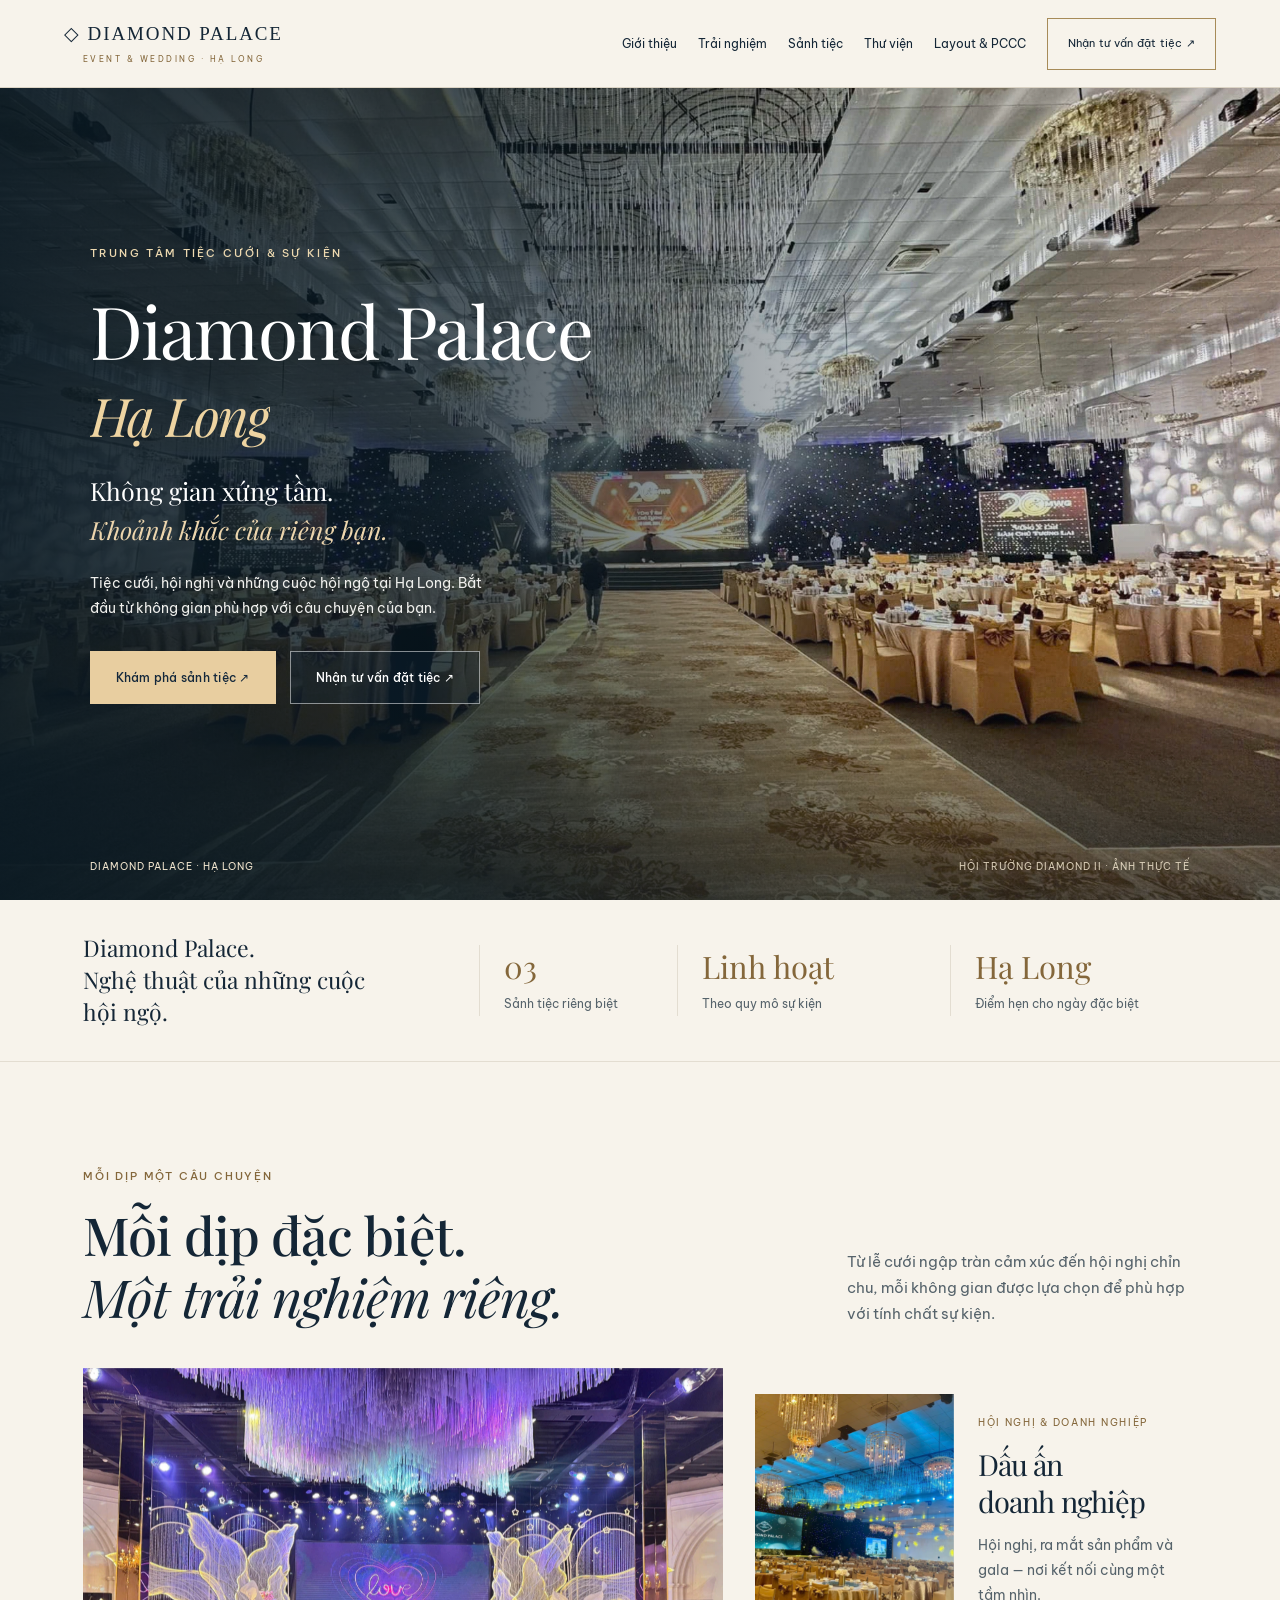
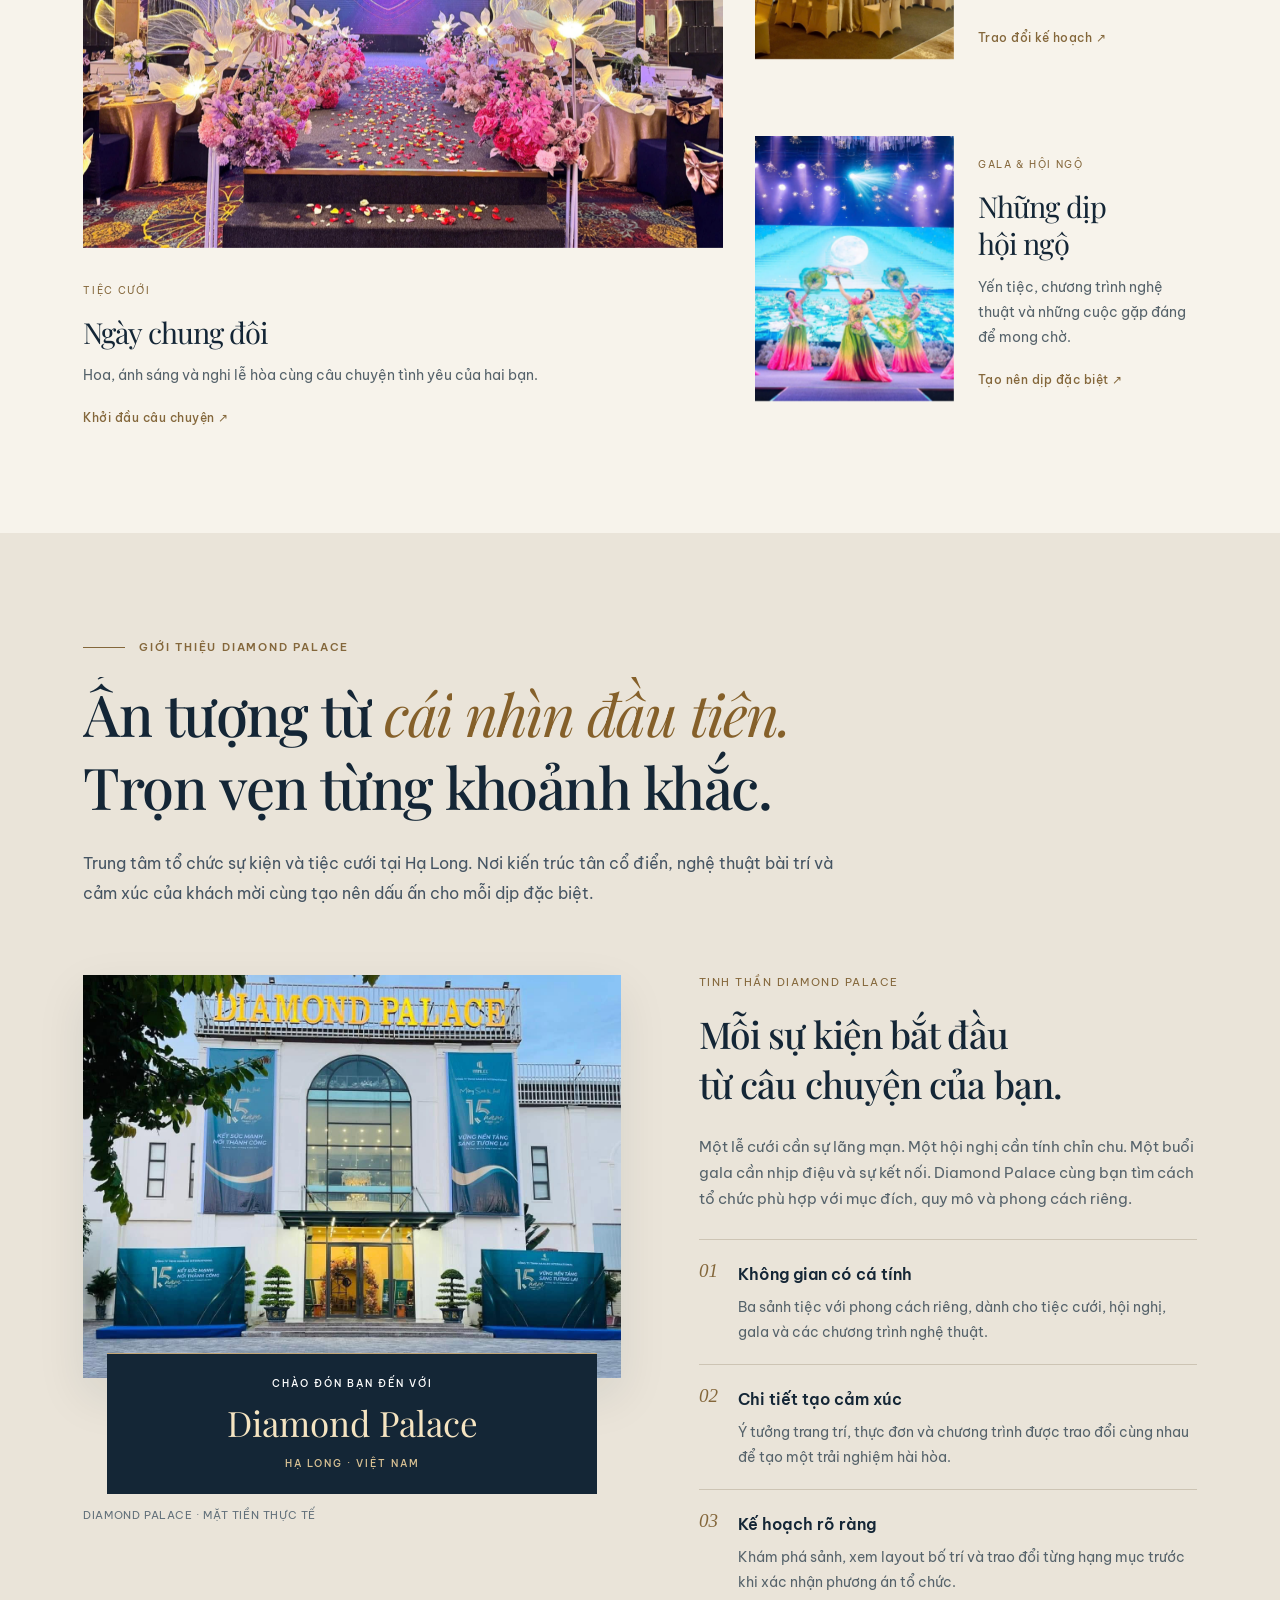
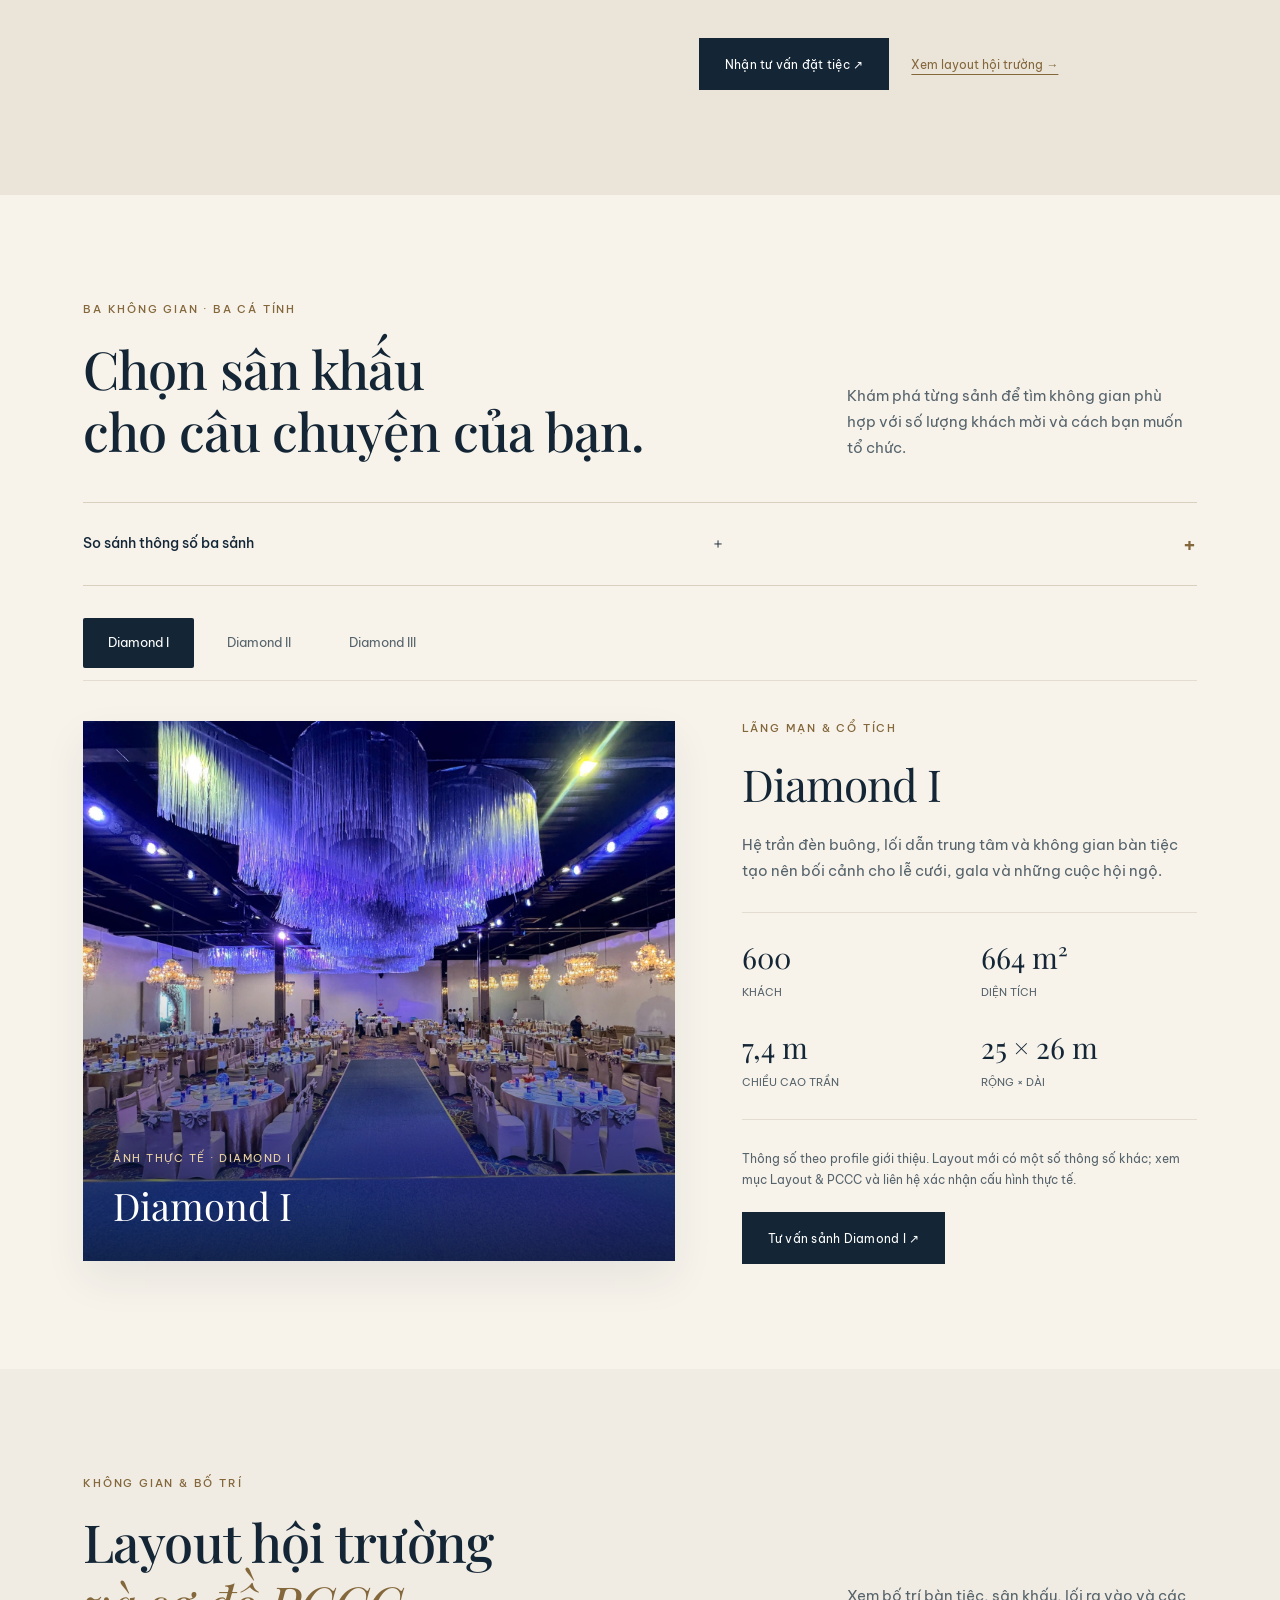
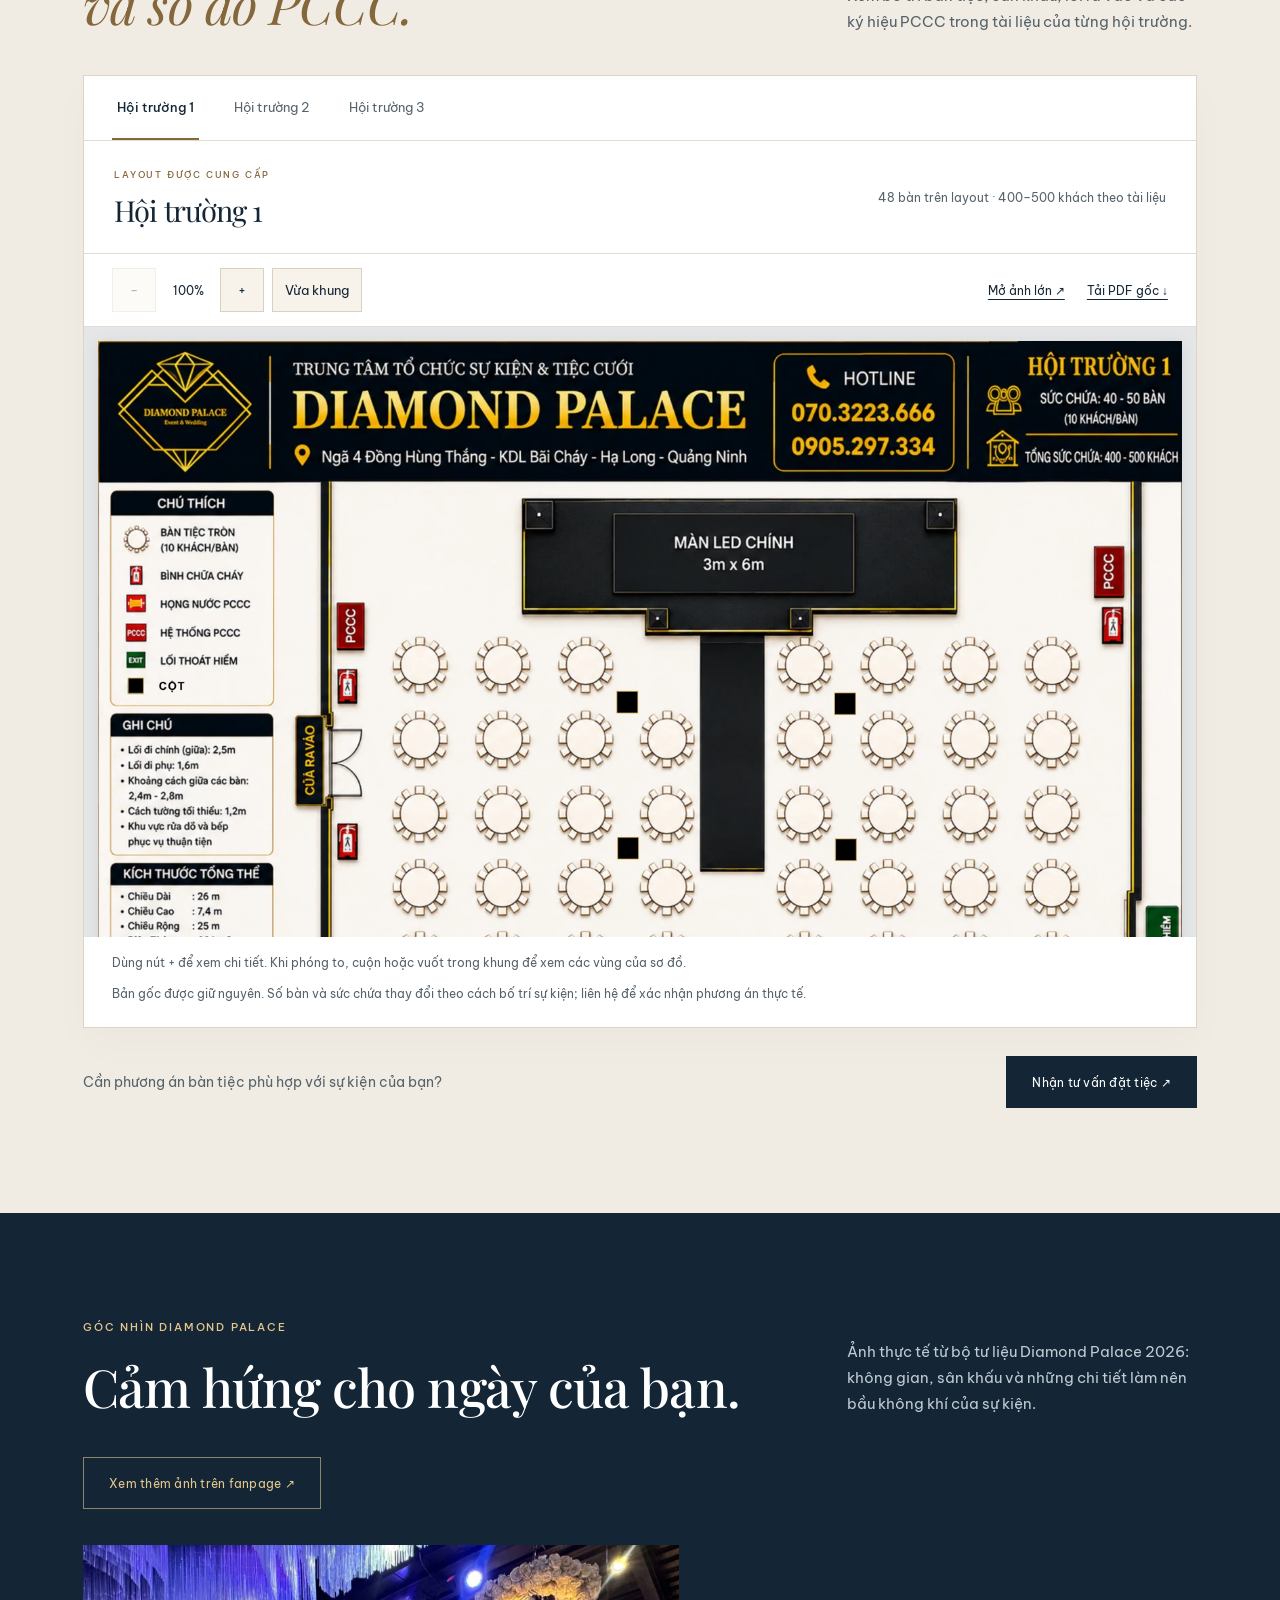
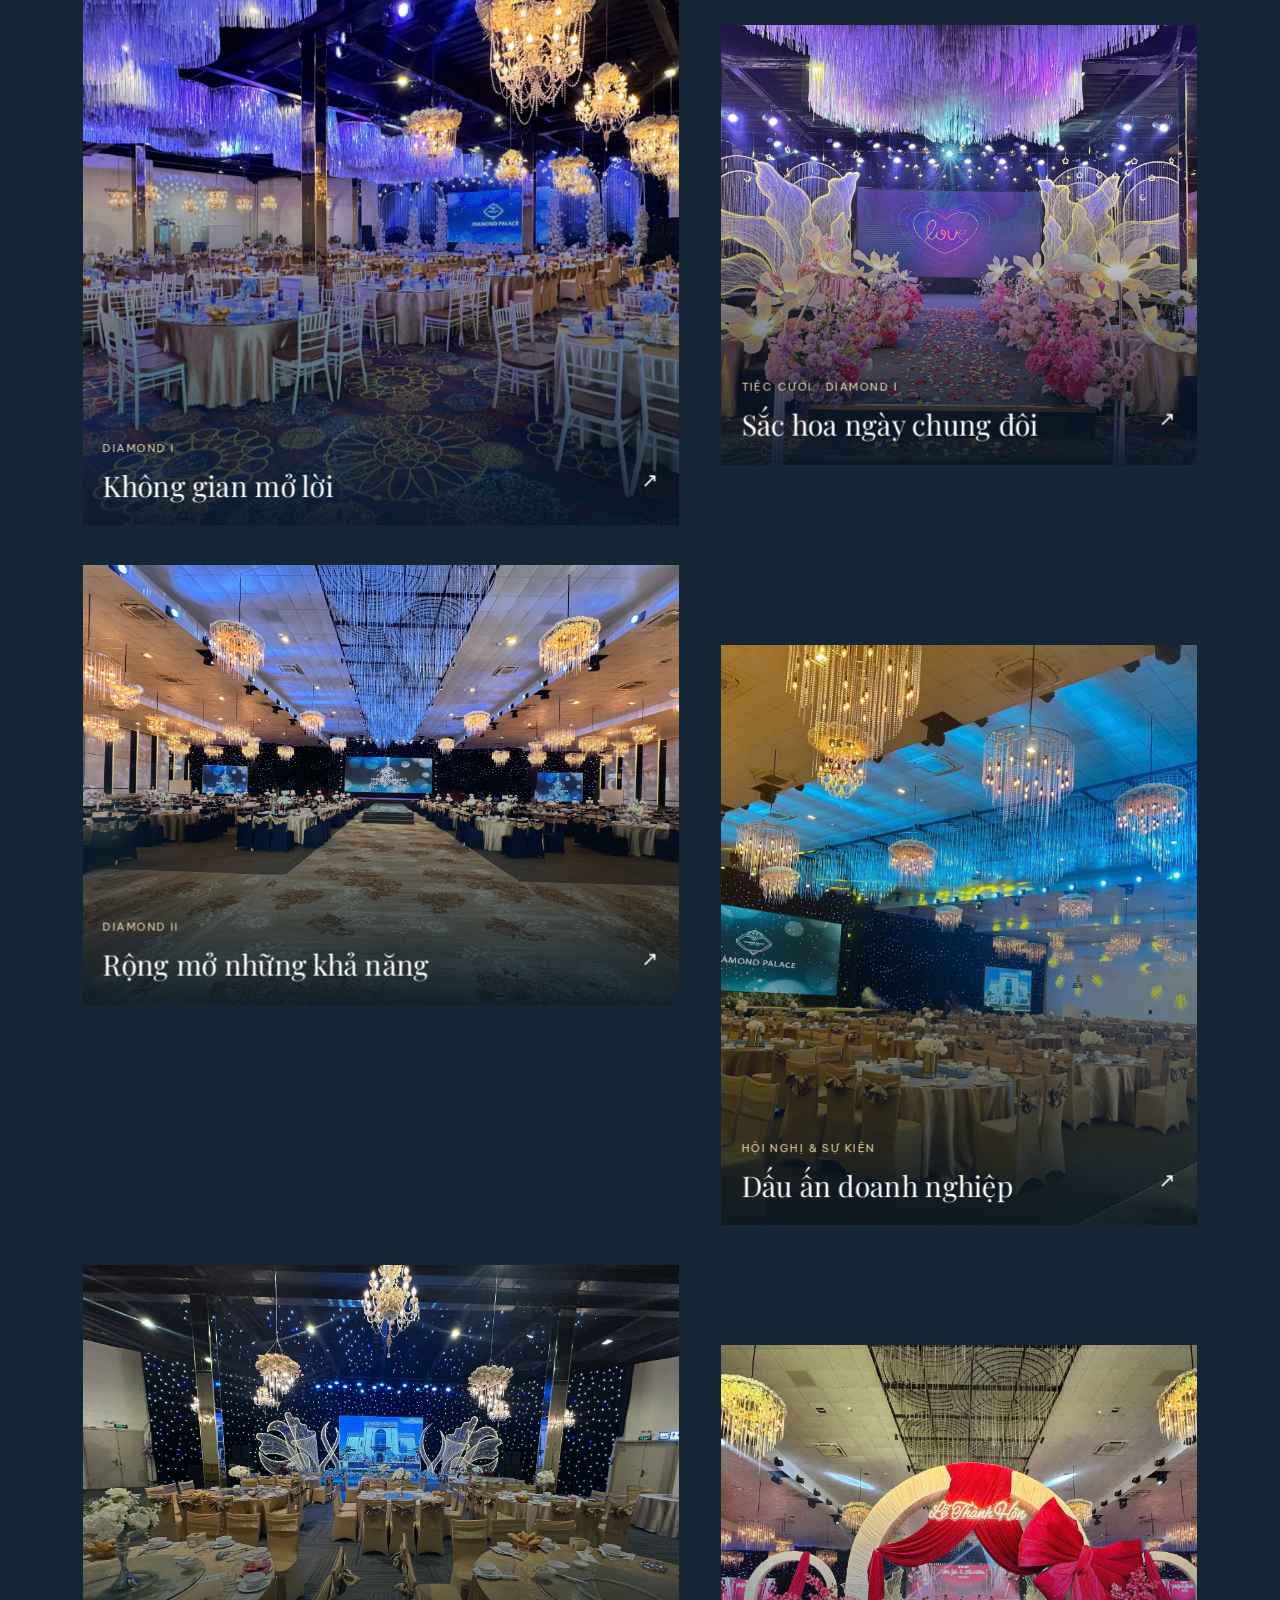
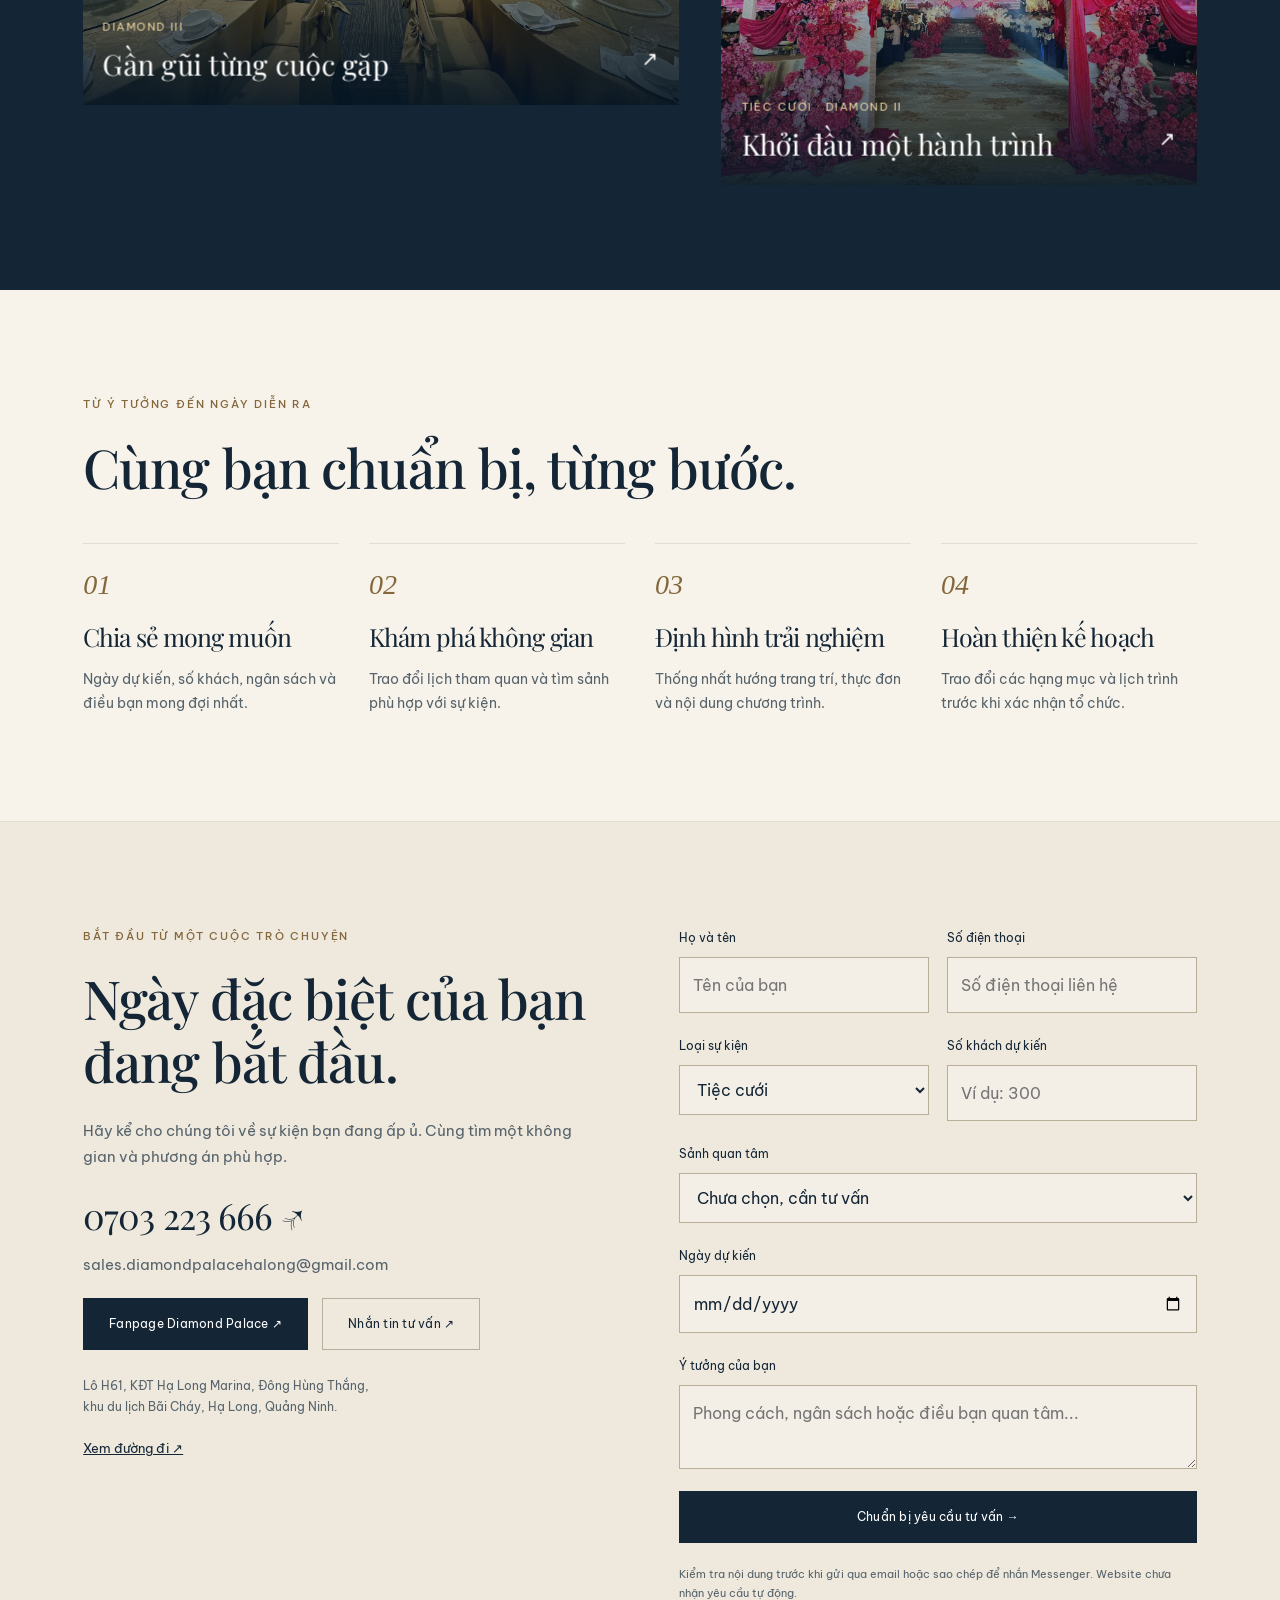
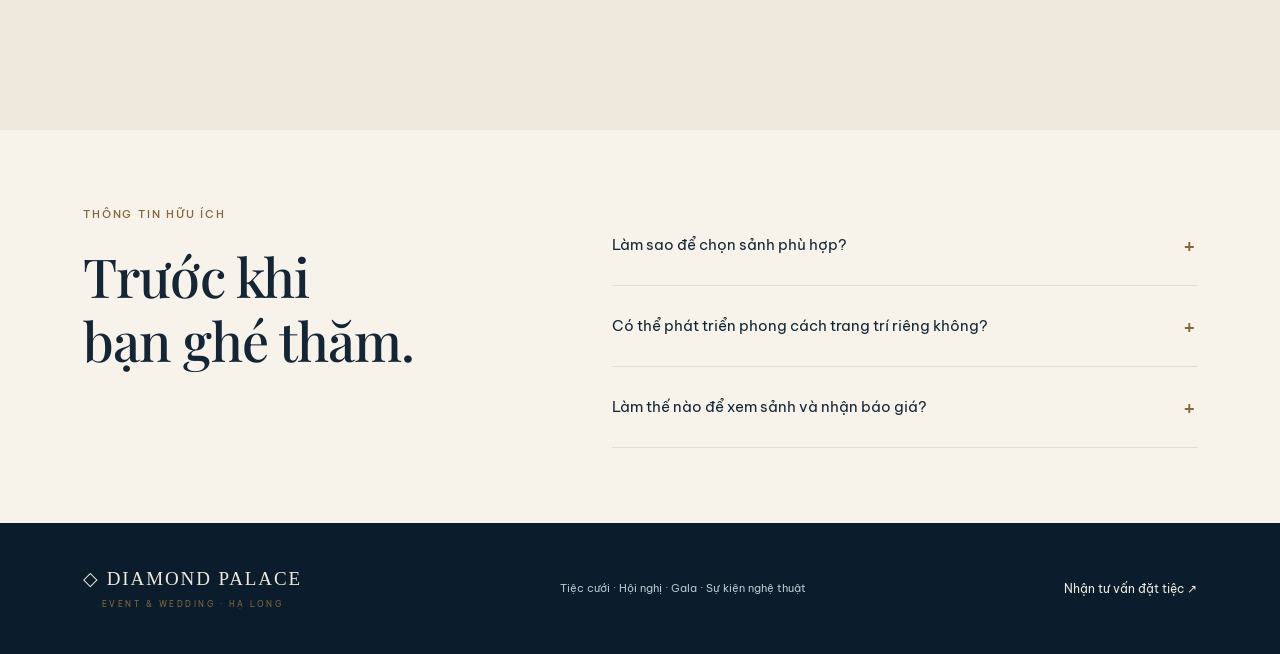
==== commit 616f520c: "Redesign Diamond Palace with real venue photos" ====
--- a/index.html
+++ b/index.html
@@ -89,15 +89,15 @@
 @media(prefers-reduced-motion:reduce){.hero-foreground,.hero-photo>img,.hero-copy,.about-figure>img,.gallery img,.motion-word>span{transform:none!important;opacity:1!important;visibility:visible!important}}
 
 .hall-compare{margin:0 0 45px;padding:28px;background:#eee9df}.hall-compare h3{font-size:29px}.hall-compare p{font-size:14px;max-width:780px;margin:14px 0}.table-scroll{overflow:auto}.hall-compare table{border-collapse:collapse;width:100%;min-width:560px;font-size:14px}.hall-compare th,.hall-compare td{text-align:left;padding:15px 12px;border-bottom:1px solid #cfc6b6}.hall-compare caption{text-align:left;font-size:12px;color:#596770}.hall-compare>a{display:inline-block;margin-top:18px;font-size:13px;text-decoration:underline}.hall-compare td a{color:#745221;text-decoration:underline}.hall-compare td a:focus-visible{outline-offset:2px}.review-actions{display:flex;flex-wrap:wrap;gap:12px;margin:18px 0}#inquiry-review{border-top:1px solid #b7ae9d;padding-top:24px}#inquiry-review h3{font-size:27px;margin-bottom:14px}#inquiry-review p{font-size:13px}#inquiry-summary{width:100%;background:#fff;color:#11273a;padding:14px;border:1px solid #b7ae9d;line-height:1.7}#inquiry-review[hidden]{display:none}.eyebrow{font-size:12px}.stat span{font-size:12px}@media(max-width:760px){.hall-compare{padding:20px 16px}.hall-compare h3{font-size:26px}.hero{min-height:760px}.hero-copy{min-height:760px;padding-bottom:220px}.hero .wedding-title{font-size:clamp(39px,10.4vw,67px)}}
-</style></head><body><a class="skip" href="#main">Đến nội dung chính</a><header><a href="#" class="brand">◇ DIAMOND PALACE<small>EVENT & WEDDING · HẠ LONG</small></a><button class="menu" aria-expanded="false" aria-controls="nav" aria-label="Mở menu">☰</button><nav id="nav"><a href="#about">Giới thiệu</a><a href="#services">Trải nghiệm</a><a href="#halls">Sảnh tiệc</a><a href="#gallery">Thư viện</a><a href="#layouts">Layout & PCCC</a><a class="btn" href="#contact">Nhận tư vấn đặt tiệc ↗</a></nav></header><main id="main"><div class="hero"><div class="hero-atmosphere" aria-hidden="true"></div><div class="hero-foreground" aria-hidden="true"><img src="assets/hero-floral-depth.webp" alt="" width="1536" height="1024"></div><div class="hero-copy"><div class="eyebrow">TRUNG TÂM TIỆC CƯỚI & SỰ KIỆN</div><h1 class="wedding-title"><span>Diamond Palace</span><em>Hạ Long</em></h1><div class="wedding-tagline">Nơi tình yêu <i>thành dấu ấn.</i></div><p>Một không gian dành cho lời hẹn ước. Một trải nghiệm được chăm chút cho ngày trọng đại của bạn.</p><div class="hero-actions"><a class="btn" href="#halls">Khám phá sảnh tiệc ↗</a><a class="btn light" href="#contact">Nhận tư vấn đặt tiệc ↗</a></div></div><div class="hero-photo"><img src="assets/wedding-hero-design.webp" alt="Thiết kế cảm hứng tiệc cưới Diamond Palace với cổng hoa trắng và ánh sáng champagne" fetchpriority="high" width="1672" height="941"><div class="photo-label"><span>DIAMOND PALACE · HẠ LONG</span><span class="hero-credit">THIẾT KẾ MINH HỌA · WEDDING CONCEPT</span></div></div></div><div class="wrap intro-strip"><p>Diamond Palace.<br>Nghệ thuật của những cuộc hội ngộ.</p><div class="stat"><strong>03</strong><span>Sảnh tiệc riêng biệt</span></div><div class="stat"><strong>Linh hoạt</strong><span>Theo quy mô sự kiện</span></div><div class="stat"><strong>Hạ Long</strong><span>Điểm hẹn cho ngày đặc biệt</span></div></div>
-<section id="services"><div class="wrap"><div class="section-top"><div><div class="eyebrow">MỖI DỊP MỘT CÂU CHUYỆN</div><h2>Mỗi dịp đặc biệt.<br><em>Một trải nghiệm riêng.</em></h2></div><p>Từ lễ cưới ngập tràn cảm xúc đến hội nghị chỉn chu, mỗi không gian được lựa chọn để phù hợp với tính chất sự kiện.</p></div><div class="services"><a href="#contact" class="service"><img src="assets/fanpage-1.webp" alt="Không gian tiệc cưới thực tế tại Diamond Palace, ảnh từ fanpage" loading="lazy" width="786" height="960" decoding="async"><div class="service-copy"><span>01 / WEDDING</span><h3>Ngày chung đôi</h3><p>Hoa, ánh sáng và nghi lễ hòa cùng câu chuyện tình yêu của hai bạn.</p><b>Khởi đầu câu chuyện ↗</b></div></a><a href="#contact" class="service"><img src="assets/image7-luxury.webp" alt="Sảnh gala với hệ thống ánh sáng tím" loading="lazy" width="1484" height="1060" decoding="async"><div class="service-copy"><span>02 / CORPORATE</span><h3>Dấu ấn doanh nghiệp</h3><p>Hội nghị, ra mắt sản phẩm và gala — nơi kết nối cùng một tầm nhìn.</p><b>Trao đổi kế hoạch ↗</b></div></a><a href="#contact" class="service"><img src="assets/image8-luxury.webp" alt="Chương trình biểu diễn nghệ thuật trên sân khấu" loading="lazy" width="1498" height="1050" decoding="async"><div class="service-copy"><span>03 / CELEBRATION</span><h3>Những dịp hội ngộ</h3><p>Yến tiệc, chương trình nghệ thuật và những cuộc gặp đáng để mong chờ.</p><b>Tạo nên dịp đặc biệt ↗</b></div></a></div></div></section>
-<section class="story about-premium" id="about"><div class="wrap"><div class="about-heading"><div class="eyebrow">GIỚI THIỆU DIAMOND PALACE</div><h2>Ấn tượng từ <em>cái nhìn đầu tiên.</em><br>Trọn vẹn từng khoảnh khắc.</h2><p>Trung tâm tổ chức sự kiện và tiệc cưới tại Hạ Long. Nơi kiến trúc tân cổ điển, nghệ thuật bài trí và cảm xúc của khách mời cùng tạo nên dấu ấn cho mỗi dịp đặc biệt.</p></div><div class="about-editorial"><figure class="about-figure"><img src="assets/diamond-palace-facade.jpg" alt="Mặt tiền thực tế Diamond Palace với cửa kính vòm, bảng hiệu vàng và lối vào trung tâm" loading="lazy" width="1280" height="960"><figcaption>DIAMOND PALACE · MẶT TIỀN THỰC TẾ</figcaption><div class="about-image-title"><span>CHÀO ĐÓN BẠN ĐẾN VỚI</span>Diamond Palace<small>HẠ LONG · VIỆT NAM</small></div></figure><div class="about-content"><span class="about-index">01 / TINH THẦN THƯƠNG HIỆU</span><h3>Mỗi sự kiện bắt đầu<br>từ câu chuyện của bạn.</h3><p>Một lễ cưới cần sự lãng mạn. Một hội nghị cần tính chỉn chu. Một buổi gala cần nhịp điệu và sự kết nối. Diamond Palace cùng bạn tìm cách tổ chức phù hợp với mục đích, quy mô và phong cách riêng.</p><div class="about-values"><article><span>01</span><div><h4>Không gian có cá tính</h4><p>Ba sảnh tiệc với phong cách riêng, dành cho tiệc cưới, hội nghị, gala và các chương trình nghệ thuật.</p></div></article><article><span>02</span><div><h4>Chi tiết tạo cảm xúc</h4><p>Ý tưởng trang trí, thực đơn và chương trình được trao đổi cùng nhau để tạo một trải nghiệm hài hòa.</p></div></article><article><span>03</span><div><h4>Kế hoạch rõ ràng</h4><p>Khám phá sảnh, xem layout bố trí và trao đổi từng hạng mục trước khi xác nhận phương án tổ chức.</p></div></article></div><div class="about-actions"><a class="btn" href="#contact">Nhận tư vấn đặt tiệc ↗</a><a class="about-text-link" href="#layouts">Xem layout hội trường →</a></div></div></div></div></section><section id="halls"><div class="wrap"><div class="section-top"><div><div class="eyebrow">BA KHÔNG GIAN · BA CÁ TÍNH</div><h2>Chọn sân khấu<br>cho câu chuyện của bạn.</h2></div><p>Khám phá từng sảnh để tìm không gian phù hợp với số lượng khách mời và cách bạn muốn tổ chức.</p></div><div class="hall-compare"><h3>So sánh nhanh ba sảnh</h3><p>Thông số dưới đây theo profile giới thiệu. Sức chứa thực tế cần xác nhận theo layout bàn tiệc và chương trình.</p><div class="table-scroll"><table><caption>Thông số sảnh theo profile</caption><thead><tr><th scope="col">Sảnh</th><th scope="col">Khách theo profile</th><th scope="col">Diện tích</th><th scope="col">Trao đổi phương án</th></tr></thead><tbody><tr><th scope="row">Diamond I</th><td>600</td><td>664 m²</td><td><a href="#contact" data-select-hall="Diamond I">Tư vấn Diamond I →</a></td></tr><tr><th scope="row">Diamond II</th><td>1.200</td><td>1.200 m²</td><td><a href="#contact" data-select-hall="Diamond II">Tư vấn Diamond II →</a></td></tr><tr><th scope="row">Diamond III</th><td>200</td><td>364 m²</td><td><a href="#contact" data-select-hall="Diamond III">Tư vấn Diamond III →</a></td></tr></tbody></table></div><a href="#layouts">Đối chiếu layout & PCCC gốc →</a></div><div class="tabs" role="tablist" aria-label="Chọn sảnh"><button id="tab-0" role="tab" aria-controls="hall-panel" aria-selected="true" data-hall="0">Diamond I</button><button id="tab-1" role="tab" aria-controls="hall-panel" aria-selected="false" data-hall="1" tabindex="-1">Diamond II</button><button id="tab-2" role="tab" aria-controls="hall-panel" aria-selected="false" data-hall="2" tabindex="-1">Diamond III</button></div><div id="hall-panel" class="hall" role="tabpanel" aria-labelledby="tab-0"><div class="hall-visual"><div class="hall-caption"><small id="hall-visual-label">HÌNH MINH HỌA TRANG TRÍ</small><strong id="hall-photo-title">Diamond I</strong></div><img id="hall-image" src="assets/table-clean.webp" alt="Hình minh họa ý tưởng bài trí bàn tiệc" loading="lazy" width="1254" height="1254" decoding="async"></div><div><div class="eyebrow" id="hall-tag">LÃNG MẠN & CỔ TÍCH</div><h3 id="hall-name">Diamond I</h3><p id="hall-desc">Cảm hứng cổ tích với sân khấu lâu đài, hệ trần sợi xuyên sáng và những chi tiết trang trí lãng mạn. Một không gian dành cho lễ cưới mang dấu ấn riêng.</p><div class="hall-stats"><div><strong id="hall-guests">600</strong><span>KHÁCH</span></div><div><strong id="hall-area">664 m²</strong><span>DIỆN TÍCH</span></div><div><strong id="hall-height">7,4 m</strong><span>CHIỀU CAO TRẦN</span></div><div><strong id="hall-size">25 × 26 m</strong><span>RỘNG × DÀI</span></div></div><p class="hall-note">Thông số theo profile giới thiệu. Layout mới có một số thông số khác; xem mục Layout & PCCC và liên hệ xác nhận cấu hình thực tế.</p><a href="#contact" class="btn" id="hall-cta">Tư vấn sảnh Diamond I ↗</a></div></div></div></section>
-<section id="layouts" class="layout-section"><div class="wrap"><div class="section-top"><div><div class="eyebrow">KHÔNG GIAN & BỐ TRÍ</div><h2>Layout hội trường<br><em>và sơ đồ PCCC.</em></h2></div><p>Xem bố trí bàn tiệc, sân khấu, lối ra vào và các ký hiệu PCCC trong tài liệu của từng hội trường.</p></div><div class="layout-shell"><div class="layout-tabs" role="tablist" aria-label="Chọn layout hội trường"><button id="plan-tab-1" role="tab" aria-selected="true" aria-controls="plan-panel" data-plan="1">Hội trường 1</button><button id="plan-tab-2" role="tab" aria-selected="false" aria-controls="plan-panel" tabindex="-1" data-plan="2">Hội trường 2</button><button id="plan-tab-3" role="tab" aria-selected="false" aria-controls="plan-panel" tabindex="-1" data-plan="3">Hội trường 3</button></div><div id="plan-panel" role="tabpanel" aria-labelledby="plan-tab-1"><div class="plan-summary"><div><span class="eyebrow">LAYOUT ĐƯỢC CUNG CẤP</span><h3 id="plan-title">Hội trường 1</h3></div><p id="plan-meta">48 bàn trên layout · 400–500 khách theo tài liệu</p></div><div class="plan-tools"><div class="zoom-controls" role="group" aria-label="Điều chỉnh độ phóng đại"><button type="button" id="plan-minus" aria-label="Thu nhỏ sơ đồ" disabled>−</button><output id="plan-zoom" aria-live="polite">100%</output><button type="button" id="plan-plus" aria-label="Phóng to sơ đồ">+</button><button type="button" id="plan-reset">Vừa khung</button></div><a id="plan-full" href="assets/pccc-plan-1.png" target="_blank" rel="noopener">Mở ảnh lớn ↗</a><a id="plan-download" href="documents/pccc-hoi-truong-1.pdf" download>Tải PDF gốc ↓</a></div><div class="plan-viewport" tabindex="0" role="region" aria-label="Sơ đồ hội trường có thể cuộn khi phóng to"><img id="plan-image" src="assets/pccc-preview-1.webp" alt="Sơ đồ bố trí và PCCC hội trường 1, giữ nguyên từ tài liệu cung cấp" loading="lazy" width="1600" height="1200" decoding="async"></div><p class="plan-help">Dùng nút + để xem chi tiết. Khi phóng to, cuộn hoặc vuốt trong khung để xem các vùng của sơ đồ.</p><p class="plan-note" id="plan-note">Bản gốc được giữ nguyên. Số bàn và sức chứa thay đổi theo cách bố trí sự kiện; liên hệ để xác nhận phương án thực tế.</p></div></div><div class="layout-bottom"><p>Cần phương án bàn tiệc phù hợp với sự kiện của bạn?</p><a href="#contact" class="btn">Nhận tư vấn đặt tiệc ↗</a></div></div></section><section class="gallery-section" id="gallery"><div class="wrap"><div class="section-top"><div><div class="eyebrow">GÓC NHÌN DIAMOND PALACE</div><h2>Cảm hứng cho ngày của bạn.</h2></div><p>Những góc nhìn thực tế từ fanpage Diamond Palace: sân khấu, sắc hoa và ánh sáng trong không gian tiệc.</p></div><a class="btn light" style="margin-bottom:24px" href="https://www.facebook.com/DiamondPalaceHaLong/photos" target="_blank" rel="noopener">Xem thêm ảnh trên fanpage ↗</a><div class="gallery"><button data-photo="fanpage-1" aria-label="Xem ảnh không gian tiệc cưới"><img src="assets/fanpage-1.webp" alt="Không gian tiệc cưới từ fanpage Diamond Palace" loading="lazy" width="786" height="960" decoding="async"><span><small>WEDDING ATMOSPHERE</small>Ngày chung đôi <b>↗</b></span></button><button data-photo="fanpage-2" aria-label="Xem ảnh sân khấu thực tế"><img src="assets/fanpage-2.webp" alt="Sân khấu và hệ thống ánh sáng thực tế từ fanpage" loading="lazy" width="960" height="720" decoding="async"><span><small>LIGHT & EMOTION</small>Ánh sáng & cảm xúc <b>↗</b></span></button><button data-photo="fanpage-3" aria-label="Xem ảnh lối dẫn sân khấu"><img src="assets/fanpage-3.webp" alt="Lối dẫn hoa và sân khấu cưới thực tế từ fanpage" loading="lazy" width="720" height="960" decoding="async"><span><small>THE ART OF CELEBRATION</small>Tinh tế từng góc nhìn <b>↗</b></span></button></div></div></section>
+</style><link rel="stylesheet" href="assets/luxury-editorial.css"></head><body><a class="skip" href="#main">Đến nội dung chính</a><header><a href="#" class="brand">◇ DIAMOND PALACE<small>EVENT & WEDDING · HẠ LONG</small></a><button class="menu" aria-expanded="false" aria-controls="nav" aria-label="Mở menu">☰</button><nav id="nav"><a href="#about">Giới thiệu</a><a href="#services">Trải nghiệm</a><a href="#halls">Sảnh tiệc</a><a href="#gallery">Thư viện</a><a href="#layouts">Layout & PCCC</a><a class="btn" href="#contact">Nhận tư vấn đặt tiệc ↗</a></nav></header><main id="main"><div class="hero"><div class="hero-copy"><div class="eyebrow">TRUNG TÂM TIỆC CƯỚI & SỰ KIỆN</div><h1 class="wedding-title"><span>Diamond Palace</span><em>Hạ Long</em></h1><div class="wedding-tagline">Không gian xứng tầm.<br><i>Khoảnh khắc của riêng bạn.</i></div><p>Tiệc cưới, hội nghị và những cuộc hội ngộ tại Hạ Long. Bắt đầu từ không gian phù hợp với câu chuyện của bạn.</p><div class="hero-actions"><a class="btn" href="#halls">Khám phá sảnh tiệc ↗</a><a class="btn light" href="#contact">Nhận tư vấn đặt tiệc ↗</a></div></div><div class="hero-photo"><img src="assets/drive-hero.webp" alt="Toàn cảnh thực tế hội trường Diamond II, trần đèn pha lê và lối dẫn trung tâm" fetchpriority="high" width="1920" height="1440"><div class="photo-label"><span>DIAMOND PALACE · HẠ LONG</span><span class="hero-credit">HỘI TRƯỜNG DIAMOND II · ẢNH THỰC TẾ</span></div></div></div><div class="wrap intro-strip"><p>Diamond Palace.<br>Nghệ thuật của những cuộc hội ngộ.</p><div class="stat"><strong>03</strong><span>Sảnh tiệc riêng biệt</span></div><div class="stat"><strong>Linh hoạt</strong><span>Theo quy mô sự kiện</span></div><div class="stat"><strong>Hạ Long</strong><span>Điểm hẹn cho ngày đặc biệt</span></div></div>
+<section id="services"><div class="wrap"><div class="section-top"><div><div class="eyebrow">MỖI DỊP MỘT CÂU CHUYỆN</div><h2>Mỗi dịp đặc biệt.<br><em>Một trải nghiệm riêng.</em></h2></div><p>Từ lễ cưới ngập tràn cảm xúc đến hội nghị chỉn chu, mỗi không gian được lựa chọn để phù hợp với tính chất sự kiện.</p></div><div class="services"><a href="#contact" class="service"><img src="assets/drive-wedding.webp" alt="Trang trí tiệc cưới thực tế tại hội trường Diamond I" loading="lazy" width="786" height="960" decoding="async"><div class="service-copy"><span>TIỆC CƯỚI</span><h3>Ngày chung đôi</h3><p>Hoa, ánh sáng và nghi lễ hòa cùng câu chuyện tình yêu của hai bạn.</p><b>Khởi đầu câu chuyện ↗</b></div></a><a href="#contact" class="service"><img src="assets/drive-corporate.webp" alt="Bố trí bàn tiệc và ánh sáng sự kiện tại Diamond II" loading="lazy" width="1484" height="1060" decoding="async"><div class="service-copy"><span>HỘI NGHỊ & DOANH NGHIỆP</span><h3>Dấu ấn doanh nghiệp</h3><p>Hội nghị, ra mắt sản phẩm và gala — nơi kết nối cùng một tầm nhìn.</p><b>Trao đổi kế hoạch ↗</b></div></a><a href="#contact" class="service"><img src="assets/drive-celebration.webp" alt="Chương trình biểu diễn trên sân khấu Diamond I" loading="lazy" width="1498" height="1050" decoding="async"><div class="service-copy"><span>GALA & HỘI NGỘ</span><h3>Những dịp hội ngộ</h3><p>Yến tiệc, chương trình nghệ thuật và những cuộc gặp đáng để mong chờ.</p><b>Tạo nên dịp đặc biệt ↗</b></div></a></div></div></section>
+<section class="story about-premium" id="about"><div class="wrap"><div class="about-heading"><div class="eyebrow">GIỚI THIỆU DIAMOND PALACE</div><h2>Ấn tượng từ <em>cái nhìn đầu tiên.</em><br>Trọn vẹn từng khoảnh khắc.</h2><p>Trung tâm tổ chức sự kiện và tiệc cưới tại Hạ Long. Nơi kiến trúc tân cổ điển, nghệ thuật bài trí và cảm xúc của khách mời cùng tạo nên dấu ấn cho mỗi dịp đặc biệt.</p></div><div class="about-editorial"><figure class="about-figure"><img src="assets/diamond-palace-facade.jpg" alt="Mặt tiền thực tế Diamond Palace với cửa kính vòm, bảng hiệu vàng và lối vào trung tâm" loading="lazy" width="1280" height="960"><figcaption>DIAMOND PALACE · MẶT TIỀN THỰC TẾ</figcaption><div class="about-image-title"><span>CHÀO ĐÓN BẠN ĐẾN VỚI</span>Diamond Palace<small>HẠ LONG · VIỆT NAM</small></div></figure><div class="about-content"><span class="about-index">TINH THẦN DIAMOND PALACE</span><h3>Mỗi sự kiện bắt đầu<br>từ câu chuyện của bạn.</h3><p>Một lễ cưới cần sự lãng mạn. Một hội nghị cần tính chỉn chu. Một buổi gala cần nhịp điệu và sự kết nối. Diamond Palace cùng bạn tìm cách tổ chức phù hợp với mục đích, quy mô và phong cách riêng.</p><div class="about-values"><article><span>01</span><div><h4>Không gian có cá tính</h4><p>Ba sảnh tiệc với phong cách riêng, dành cho tiệc cưới, hội nghị, gala và các chương trình nghệ thuật.</p></div></article><article><span>02</span><div><h4>Chi tiết tạo cảm xúc</h4><p>Ý tưởng trang trí, thực đơn và chương trình được trao đổi cùng nhau để tạo một trải nghiệm hài hòa.</p></div></article><article><span>03</span><div><h4>Kế hoạch rõ ràng</h4><p>Khám phá sảnh, xem layout bố trí và trao đổi từng hạng mục trước khi xác nhận phương án tổ chức.</p></div></article></div><div class="about-actions"><a class="btn" href="#contact">Nhận tư vấn đặt tiệc ↗</a><a class="about-text-link" href="#layouts">Xem layout hội trường →</a></div></div></div></div></section><section id="halls"><div class="wrap"><div class="section-top"><div><div class="eyebrow">BA KHÔNG GIAN · BA CÁ TÍNH</div><h2>Chọn sân khấu<br>cho câu chuyện của bạn.</h2></div><p>Khám phá từng sảnh để tìm không gian phù hợp với số lượng khách mời và cách bạn muốn tổ chức.</p></div><details class="hall-comparison-disclosure"><summary>So sánh thông số ba sảnh <span aria-hidden="true">＋</span></summary><div class="hall-compare"><h3>So sánh nhanh ba sảnh</h3><p>Thông số dưới đây theo profile giới thiệu. Sức chứa thực tế cần xác nhận theo layout bàn tiệc và chương trình.</p><div class="table-scroll"><table><caption>Thông số sảnh theo profile</caption><thead><tr><th scope="col">Sảnh</th><th scope="col">Khách theo profile</th><th scope="col">Diện tích</th><th scope="col">Trao đổi phương án</th></tr></thead><tbody><tr><th scope="row">Diamond I</th><td>600</td><td>664 m²</td><td><a href="#contact" data-select-hall="Diamond I">Tư vấn Diamond I →</a></td></tr><tr><th scope="row">Diamond II</th><td>1.200</td><td>1.200 m²</td><td><a href="#contact" data-select-hall="Diamond II">Tư vấn Diamond II →</a></td></tr><tr><th scope="row">Diamond III</th><td>200</td><td>364 m²</td><td><a href="#contact" data-select-hall="Diamond III">Tư vấn Diamond III →</a></td></tr></tbody></table></div><a href="#layouts">Đối chiếu layout & PCCC gốc →</a></div></details><div class="tabs" role="tablist" aria-label="Chọn sảnh"><button id="tab-0" role="tab" aria-controls="hall-panel" aria-selected="true" data-hall="0">Diamond I</button><button id="tab-1" role="tab" aria-controls="hall-panel" aria-selected="false" data-hall="1" tabindex="-1">Diamond II</button><button id="tab-2" role="tab" aria-controls="hall-panel" aria-selected="false" data-hall="2" tabindex="-1">Diamond III</button></div><div id="hall-panel" class="hall" role="tabpanel" aria-labelledby="tab-0"><div class="hall-visual"><div class="hall-caption"><small id="hall-visual-label">ẢNH THỰC TẾ · DIAMOND I</small><strong id="hall-photo-title">Diamond I</strong></div><img id="hall-image" src="assets/drive-hall-1.webp" alt="Không gian thực tế hội trường Diamond I" loading="lazy" width="1254" height="1254" decoding="async"></div><div><div class="eyebrow" id="hall-tag">LÃNG MẠN & CỔ TÍCH</div><h3 id="hall-name">Diamond I</h3><p id="hall-desc">Hệ trần đèn buông, lối dẫn trung tâm và không gian bàn tiệc tạo nên bối cảnh cho lễ cưới, gala và những cuộc hội ngộ.</p><div class="hall-stats"><div><strong id="hall-guests">600</strong><span>KHÁCH</span></div><div><strong id="hall-area">664 m²</strong><span>DIỆN TÍCH</span></div><div><strong id="hall-height">7,4 m</strong><span>CHIỀU CAO TRẦN</span></div><div><strong id="hall-size">25 × 26 m</strong><span>RỘNG × DÀI</span></div></div><p class="hall-note">Thông số theo profile giới thiệu. Layout mới có một số thông số khác; xem mục Layout & PCCC và liên hệ xác nhận cấu hình thực tế.</p><a href="#contact" class="btn" id="hall-cta">Tư vấn sảnh Diamond I ↗</a></div></div></div></section>
+<section id="layouts" class="layout-section"><div class="wrap"><div class="section-top"><div><div class="eyebrow">KHÔNG GIAN & BỐ TRÍ</div><h2>Layout hội trường<br><em>và sơ đồ PCCC.</em></h2></div><p>Xem bố trí bàn tiệc, sân khấu, lối ra vào và các ký hiệu PCCC trong tài liệu của từng hội trường.</p></div><div class="layout-shell"><div class="layout-tabs" role="tablist" aria-label="Chọn layout hội trường"><button id="plan-tab-1" role="tab" aria-selected="true" aria-controls="plan-panel" data-plan="1">Hội trường 1</button><button id="plan-tab-2" role="tab" aria-selected="false" aria-controls="plan-panel" tabindex="-1" data-plan="2">Hội trường 2</button><button id="plan-tab-3" role="tab" aria-selected="false" aria-controls="plan-panel" tabindex="-1" data-plan="3">Hội trường 3</button></div><div id="plan-panel" role="tabpanel" aria-labelledby="plan-tab-1"><div class="plan-summary"><div><span class="eyebrow">LAYOUT ĐƯỢC CUNG CẤP</span><h3 id="plan-title">Hội trường 1</h3></div><p id="plan-meta">48 bàn trên layout · 400–500 khách theo tài liệu</p></div><div class="plan-tools"><div class="zoom-controls" role="group" aria-label="Điều chỉnh độ phóng đại"><button type="button" id="plan-minus" aria-label="Thu nhỏ sơ đồ" disabled>−</button><output id="plan-zoom" aria-live="polite">100%</output><button type="button" id="plan-plus" aria-label="Phóng to sơ đồ">+</button><button type="button" id="plan-reset">Vừa khung</button></div><a id="plan-full" href="assets/pccc-plan-1.png" target="_blank" rel="noopener">Mở ảnh lớn ↗</a><a id="plan-download" href="documents/pccc-hoi-truong-1.pdf" download>Tải PDF gốc ↓</a></div><div class="plan-viewport" tabindex="0" role="region" aria-label="Sơ đồ hội trường có thể cuộn khi phóng to"><img id="plan-image" src="assets/pccc-preview-1.webp" alt="Sơ đồ bố trí và PCCC hội trường 1, giữ nguyên từ tài liệu cung cấp" loading="lazy" width="1600" height="1200" decoding="async"></div><p class="plan-help">Dùng nút + để xem chi tiết. Khi phóng to, cuộn hoặc vuốt trong khung để xem các vùng của sơ đồ.</p><p class="plan-note" id="plan-note">Bản gốc được giữ nguyên. Số bàn và sức chứa thay đổi theo cách bố trí sự kiện; liên hệ để xác nhận phương án thực tế.</p></div></div><div class="layout-bottom"><p>Cần phương án bàn tiệc phù hợp với sự kiện của bạn?</p><a href="#contact" class="btn">Nhận tư vấn đặt tiệc ↗</a></div></div></section><section class="gallery-section" id="gallery"><div class="wrap"><div class="section-top"><div><div class="eyebrow">GÓC NHÌN DIAMOND PALACE</div><h2>Cảm hứng cho ngày của bạn.</h2></div><p>Ảnh thực tế từ bộ tư liệu Diamond Palace 2026: không gian, sân khấu và những chi tiết làm nên bầu không khí của sự kiện.</p></div><a class="btn light" style="margin-bottom:24px" href="https://www.facebook.com/DiamondPalaceHaLong/photos" target="_blank" rel="noopener">Xem thêm ảnh trên fanpage ↗</a><div class="gallery"><button data-photo="drive-gallery-1" aria-label="Xem ảnh Không gian mở lời"><img src="assets/drive-gallery-1.webp" alt="Không gian mở lời, ảnh thực tế Diamond Palace" loading="lazy" width="1920" height="1440"><span><small>DIAMOND I</small>Không gian mở lời <b>↗</b></span></button><button data-photo="drive-wedding" aria-label="Xem ảnh Sắc hoa ngày chung đôi"><img src="assets/drive-wedding.webp" alt="Sắc hoa ngày chung đôi, ảnh thực tế Diamond Palace" loading="lazy" width="1920" height="1440"><span><small>TIỆC CƯỚI · DIAMOND I</small>Sắc hoa ngày chung đôi <b>↗</b></span></button><button data-photo="drive-hall-2" aria-label="Xem ảnh Rộng mở những khả năng"><img src="assets/drive-hall-2.webp" alt="Rộng mở những khả năng, ảnh thực tế Diamond Palace" loading="lazy" width="1920" height="1440"><span><small>DIAMOND II</small>Rộng mở những khả năng <b>↗</b></span></button><button data-photo="drive-corporate" aria-label="Xem ảnh Dấu ấn doanh nghiệp"><img src="assets/drive-corporate.webp" alt="Dấu ấn doanh nghiệp, ảnh thực tế Diamond Palace" loading="lazy" width="1920" height="1440"><span><small>HỘI NGHỊ & SỰ KIỆN</small>Dấu ấn doanh nghiệp <b>↗</b></span></button><button data-photo="drive-hall-3" aria-label="Xem ảnh Gần gũi từng cuộc gặp"><img src="assets/drive-hall-3.webp" alt="Gần gũi từng cuộc gặp, ảnh thực tế Diamond Palace" loading="lazy" width="1920" height="1440"><span><small>DIAMOND III</small>Gần gũi từng cuộc gặp <b>↗</b></span></button><button data-photo="drive-gallery-3" aria-label="Xem ảnh Khởi đầu một hành trình"><img src="assets/drive-gallery-3.webp" alt="Khởi đầu một hành trình, ảnh thực tế Diamond Palace" loading="lazy" width="1920" height="1440"><span><small>TIỆC CƯỚI · DIAMOND II</small>Khởi đầu một hành trình <b>↗</b></span></button></div></div></section>
 <section class="process"><div class="wrap"><div class="eyebrow">TỪ Ý TƯỞNG ĐẾN NGÀY DIỄN RA</div><h2>Cùng bạn chuẩn bị, từng bước.</h2><div class="steps"><article><span>01</span><h3>Chia sẻ mong muốn</h3><p>Ngày dự kiến, số khách, ngân sách và điều bạn mong đợi nhất.</p></article><article><span>02</span><h3>Khám phá không gian</h3><p>Trao đổi lịch tham quan và tìm sảnh phù hợp với sự kiện.</p></article><article><span>03</span><h3>Định hình trải nghiệm</h3><p>Thống nhất hướng trang trí, thực đơn và nội dung chương trình.</p></article><article><span>04</span><h3>Hoàn thiện kế hoạch</h3><p>Trao đổi các hạng mục và lịch trình trước khi xác nhận tổ chức.</p></article></div></div></section>
 <section class="contact" id="contact"><div class="wrap contact-grid"><div><div class="eyebrow">BẮT ĐẦU TỪ MỘT CUỘC TRÒ CHUYỆN</div><h2>Ngày đặc biệt của bạn<br>đang bắt đầu.</h2><p>Hãy kể cho chúng tôi về sự kiện bạn đang ấp ủ. Cùng tìm một không gian và phương án phù hợp.</p><a class="phone" href="tel:0703223666">0703 223 666 ↗</a><p><a href="mailto:sales.diamondpalacehalong@gmail.com">sales.diamondpalacehalong@gmail.com</a></p><div style="display:flex;gap:14px;flex-wrap:wrap;margin-top:20px"><a class="btn" href="https://www.facebook.com/DiamondPalaceHaLong" target="_blank" rel="noopener">Fanpage Diamond Palace ↗</a><a class="btn light" href="https://m.me/DiamondPalaceHaLong" target="_blank" rel="noopener">Nhắn tin tư vấn ↗</a></div><address>Lô H61, KĐT Hạ Long Marina, Đông Hùng Thắng,<br>khu du lịch Bãi Cháy, Hạ Long, Quảng Ninh.</address><a href="https://www.google.com/maps/search/?api=1&query=Diamond+Palace+Ha+Long" target="_blank" rel="noopener" style="display:inline-block;margin-top:20px;font-size:13px;text-decoration:underline">Xem đường đi ↗</a></div><form id="inquiry" action="#contact" method="dialog"><noscript><p>Vui lòng gọi 0703 223 666 hoặc nhắn Messenger để được tư vấn.</p></noscript><label>Họ và tên<input name="name" autocomplete="name" required placeholder="Tên của bạn"></label><label>Số điện thoại<input name="phone" type="tel" autocomplete="tel" required placeholder="Số điện thoại liên hệ"></label><label>Loại sự kiện<select name="type"><option>Tiệc cưới</option><option>Hội nghị / Hội thảo</option><option>Gala / Sự kiện doanh nghiệp</option><option>Yến tiệc / Sự kiện khác</option></select></label><label>Số khách dự kiến<input name="guests" type="number" min="1" placeholder="Ví dụ: 300"></label><label class="full">Sảnh quan tâm<select name="hall"><option>Chưa chọn, cần tư vấn</option><option>Diamond I</option><option>Diamond II</option><option>Diamond III</option></select></label><label class="full">Ngày dự kiến<input name="date" type="date"></label><label class="full">Ý tưởng của bạn<textarea name="message" rows="2" placeholder="Phong cách, ngân sách hoặc điều bạn quan tâm..."></textarea></label><button class="btn full" type="submit">Chuẩn bị yêu cầu tư vấn →</button><p class="form-note full">Kiểm tra nội dung trước khi gửi qua email hoặc sao chép để nhắn Messenger. Website chưa nhận yêu cầu tự động.</p><div id="inquiry-review" class="full" hidden><h3>Yêu cầu của bạn</h3><textarea id="inquiry-summary" rows="8" readonly aria-label="Nội dung yêu cầu tư vấn"></textarea><div class="review-actions"><a id="send-inquiry-email" class="btn">Gửi qua email ↗</a><button id="copy-inquiry" type="button" class="btn light">Sao chép nội dung</button><a class="btn light" href="https://m.me/DiamondPalaceHaLong" target="_blank" rel="noopener">Mở Messenger ↗</a></div><p>Với Messenger: sao chép nội dung, mở cuộc trò chuyện và dán để gửi. Chỉ cung cấp thông tin cần thiết cho việc tư vấn.</p></div><p id="form-status" class="full" role="status"></p></form></div></section>
 <section class="faq"><div class="wrap faq-grid"><div><div class="eyebrow">THÔNG TIN HỮU ÍCH</div><h2>Trước khi<br>bạn ghé thăm.</h2></div><div><details><summary>Làm sao để chọn sảnh phù hợp?</summary><p>Hãy bắt đầu từ số lượng khách, loại sự kiện và cách bố trí mong muốn. Diamond I có sức chứa theo hồ sơ 600 khách, Diamond II 1.200 khách và Diamond III 200 khách. Liên hệ để trao đổi cấu hình cụ thể.</p></details><details><summary>Có thể phát triển phong cách trang trí riêng không?</summary><p>Bạn có thể chia sẻ bảng màu, hình ảnh tham khảo và ý tưởng. Đội ngũ tư vấn sẽ trao đổi phương án, phạm vi thực hiện và chi phí cho từng hạng mục.</p></details><details><summary>Làm thế nào để xem sảnh và nhận báo giá?</summary><p>Gọi 0703 223 666 hoặc soạn email từ biểu mẫu để trao đổi lịch tham quan, tình trạng sảnh và báo giá theo ngày, quy mô cùng các hạng mục bạn cần.</p></details></div></div></section></main><footer><div class="wrap footer-row"><a class="brand" href="#">◇ DIAMOND PALACE<small>EVENT & WEDDING · HẠ LONG</small></a><p>Tiệc cưới · Hội nghị · Gala · Sự kiện nghệ thuật</p><a href="#contact" style="font-size:12px">Nhận tư vấn đặt tiệc ↗</a></div></footer><a href="tel:0703223666" class="mobile-call">Gọi tư vấn · 0703 223 666</a><button class="to-top" aria-label="Về đầu trang" type="button">↑</button><dialog id="lightbox" aria-label="Xem ảnh không gian"><button id="close-photo">Đóng ×</button><img id="large-photo" alt=""><div class="lightbox-toolbar"><button type="button" id="previous-photo" aria-label="Ảnh trước">←</button><p id="photo-caption" aria-live="polite"></p><button type="button" id="next-photo" aria-label="Ảnh tiếp theo">→</button></div></dialog><script>
 const menu=document.querySelector('.menu'),nav=document.querySelector('nav');menu.onclick=()=>{const open=nav.classList.toggle('open');menu.setAttribute('aria-expanded',open)};nav.querySelectorAll('a').forEach(a=>a.onclick=()=>{nav.classList.remove('open');menu.setAttribute('aria-expanded','false')});
-const halls=[{name:'Diamond I',tag:'LÃNG MẠN & CỔ TÍCH',image:'table-clean',guests:'600',area:'664 m²',height:'7,4 m',size:'25 × 26 m',desc:'Cảm hứng cổ tích với sân khấu lâu đài, hệ trần sợi xuyên sáng và những chi tiết trang trí lãng mạn. Một không gian dành cho lễ cưới mang dấu ấn riêng.'},{name:'Diamond II',tag:'LỘNG LẪY & RỘNG MỞ',image:'image2-luxury',guests:'1.200',area:'1.200 m²',height:'10,6 m',size:'28 × 43 m',desc:'Sân khấu mái vòm mang cảm hứng Gothic châu Âu, chi tiết pha lê và hệ thống ánh sáng tạo nên không gian cho những buổi tiệc quy mô lớn.'},{name:'Diamond III',tag:'ẤM CÚNG & GẦN GŨI',image:'detail-clean',guests:'200',area:'364 m²',height:'7,4 m',size:'14 × 26 m',desc:'Không gian cho gala, yến tiệc và tiệc cá nhân. Trần cao kết hợp sân khấu có màn hình LED P5 tạo điểm tập trung cho chương trình.'}];
+const halls=[{name:'Diamond I',tag:'LÃNG MẠN & CỔ TÍCH',image:'drive-hall-1',guests:'600',area:'664 m²',height:'7,4 m',size:'25 × 26 m',desc:'Hệ trần đèn buông, lối dẫn trung tâm và không gian bàn tiệc tạo nên bối cảnh cho lễ cưới, gala và những cuộc hội ngộ.'},{name:'Diamond II',tag:'LỘNG LẪY & RỘNG MỞ',image:'drive-hall-2',guests:'1.200',area:'1.200 m²',height:'10,6 m',size:'28 × 43 m',desc:'Không gian rộng mở với hệ đèn trần, sân khấu và nhiều phương án bố trí bàn tiệc, hội nghị. Trao đổi layout để lựa chọn cấu hình phù hợp.'},{name:'Diamond III',tag:'ẤM CÚNG & GẦN GŨI',image:'drive-hall-3',guests:'200',area:'364 m²',height:'7,4 m',size:'14 × 26 m',desc:'Không gian cho gala, yến tiệc và tiệc cá nhân. Trần cao kết hợp sân khấu có màn hình LED P5 tạo điểm tập trung cho chương trình.'}];
 function selectHall(i){const h=halls[i];document.querySelectorAll('[data-hall]').forEach((b,j)=>{b.setAttribute('aria-selected',j===i);b.tabIndex=j===i?0:-1});document.querySelector('#hall-panel').setAttribute('aria-labelledby','tab-'+i);['name','tag','guests','area','height','size','desc'].forEach(k=>document.getElementById('hall-'+k).textContent=h[k]);document.querySelector('#hall-image').src='assets/'+h.image+'.webp';document.querySelector('#hall-image').alt='Không gian '+h.name;document.querySelector('#hall-cta').textContent='Tư vấn sảnh '+h.name+' ↗'}document.querySelectorAll('[data-hall]').forEach(b=>{b.onclick=()=>selectHall(+b.dataset.hall);b.onkeydown=e=>{let i=+b.dataset.hall;if(e.key==='ArrowRight')i=(i+1)%3;else if(e.key==='ArrowLeft')i=(i+2)%3;else if(e.key==='Home')i=0;else if(e.key==='End')i=2;else return;e.preventDefault();selectHall(i);document.querySelector('#tab-'+i).focus()}});
 const box=document.querySelector('#lightbox');document.querySelectorAll('[data-photo]').forEach(b=>b.onclick=()=>{const im=document.querySelector('#large-photo');im.src='assets/'+b.dataset.photo+'.webp';im.alt=b.querySelector('img').alt;box.showModal()});document.querySelector('#close-photo').onclick=()=>box.close();box.onclick=e=>{if(e.target===box)box.close()};document.querySelector('#inquiry').onsubmit=e=>{e.preventDefault();const d=new FormData(e.target);const text=`Họ tên: ${d.get('name')}\nĐiện thoại: ${d.get('phone')}\nSự kiện: ${d.get('type')}\nSố khách: ${d.get('guests')||'Chưa xác định'}\nNgày dự kiến: ${d.get('date')||'Chưa xác định'}\nNội dung: ${d.get('message')}`;location.href='mailto:sales.diamondpalacehalong@gmail.com?subject='+encodeURIComponent('Tư vấn tổ chức '+d.get('type'))+'&body='+encodeURIComponent(text);document.querySelector('#form-status').textContent='Nội dung email đã được chuẩn bị. Nếu ứng dụng email chưa mở, bạn có thể gọi hotline để được tư vấn.'};
 
@@ -107,7 +107,7 @@
 const revealItems=document.querySelectorAll('.about-heading,.about-figure,.about-content,.section-top,.service,.story-images,.story-grid>div:last-child,.hall,.gallery button,.steps article,.contact-grid>div,.contact-grid form,.faq-grid');
 if('IntersectionObserver' in window){const sectionObserver=new IntersectionObserver(entries=>{entries.forEach(e=>{if(e.isIntersecting){nav.querySelectorAll('a').forEach(a=>{if(a.getAttribute('href')==='#'+e.target.id)a.setAttribute('aria-current','location');else a.removeAttribute('aria-current')})}})},{rootMargin:'-15% 0px -60% 0px'});document.querySelectorAll('section[id]').forEach(el=>sectionObserver.observe(el))}
 document.addEventListener('keydown',e=>{if(e.key==='Escape'&&nav.classList.contains('open')){nav.classList.remove('open');menu.setAttribute('aria-expanded','false');menu.focus()}});document.addEventListener('click',e=>{if(!headerEl.contains(e.target)){nav.classList.remove('open');menu.setAttribute('aria-expanded','false')}});
-const originalSelectHall=selectHall;selectHall=function(i){originalSelectHall(i);document.getElementById("hall-photo-title").textContent=halls[i].name;document.getElementById("hall-visual-label").textContent=i===1?"KHÔNG GIAN TIỆC":"HÌNH MINH HỌA TRANG TRÍ";if(i!==1)document.querySelector("#hall-image").alt="Hình minh họa ý tưởng bài trí, không phải ảnh thực tế của sảnh";if(!motionQuery.matches&&document.querySelector('#hall-panel').animate)document.querySelector('#hall-panel').animate([{opacity:.45,transform:'translateY(7px)'},{opacity:1,transform:'translateY(0)'}],{duration:350,easing:'ease-out'})};
+const originalSelectHall=selectHall;selectHall=function(i){originalSelectHall(i);document.getElementById("hall-photo-title").textContent=halls[i].name;document.getElementById("hall-visual-label").textContent="ẢNH THỰC TẾ · "+halls[i].name.toUpperCase();document.querySelector("#hall-image").alt="Không gian thực tế hội trường "+halls[i].name;if(!motionQuery.matches&&document.querySelector('#hall-panel').animate)document.querySelector('#hall-panel').animate([{opacity:.45,transform:'translateY(7px)'},{opacity:1,transform:'translateY(0)'}],{duration:350,easing:'ease-out'})};
 const inquiryDate=document.querySelector('input[type=date]');const today=new Date();inquiryDate.min=[today.getFullYear(),String(today.getMonth()+1).padStart(2,'0'),String(today.getDate()).padStart(2,'0')].join('-');
 
 let planNumber=1,planScale=1;const planNames={1:'48 bàn trên layout · 400–500 khách theo tài liệu',2:'80 bàn trên layout · Sức chứa tổng ghi trong tài liệu: 1.200 khách',3:'21 bàn trên layout · 210–250 khách theo tài liệu'};const planImage=document.getElementById('plan-image');
--- a/assets/luxury-editorial.css
+++ b/assets/luxury-editorial.css
@@ -0,0 +1,20 @@
+:root{--cream:#f7f3eb;--ink:#142636;--gold:#84673b;--muted:#56636b}
+body{font-size:16px;line-height:1.75;background:var(--cream)}section{padding:105px 0}header{background:#f7f3ebf5;height:88px;border-color:#dcd4c5}.brand{font-size:19px}nav{gap:21px}nav .btn{font-size:11px}
+.hero{min-height:740px;height:calc(100svh - 88px);max-height:1000px;background:#101e2a;perspective:none}
+.hero-photo{z-index:0}.hero-photo>img{inset:-2%;width:104%;height:104%;object-position:center 46%}.hero-photo:after{background:linear-gradient(90deg,#091923ed 0%,#091923b8 36%,#09192333 69%,#09192311),linear-gradient(0deg,#0919239c,transparent 30%)}
+.hero-copy{z-index:2;max-width:900px;padding:80px 7% 120px}.hero .wedding-title{font-size:clamp(55px,5.7vw,83px);font-weight:400;letter-spacing:-1.7px;line-height:1.15;max-width:740px}.hero .wedding-title em{font-size:.73em;margin-top:12px}.hero .eyebrow{font-size:11px;letter-spacing:2.3px;margin-bottom:25px}.wedding-tagline{font-size:25px;line-height:1.55;margin-top:27px}.hero-copy>p{font-size:14px;line-height:1.85;max-width:395px;margin:21px 0 29px}.hero-actions .btn{font-size:12px;min-height:53px}.photo-label{left:7%;right:7%;bottom:25px;font-size:10px;letter-spacing:1px;z-index:3}.hero-credit{font-size:10px;max-width:none}
+.intro-strip{padding-block:32px;grid-template-columns:1.5fr .7fr 1fr 1fr}.intro-strip>p{font-size:23px}.stat strong{font-size:31px}.stat span{font-size:12px}
+.section-top{margin-bottom:40px}.section-top h2{font-size:clamp(36px,4.1vw,58px)}.section-top>p{font-size:15px}.eyebrow{font-size:11px;letter-spacing:1.8px}.section-top .eyebrow{margin-bottom:18px}
+.services{grid-template-columns:1.45fr 1fr;gap:24px 32px}.service{border:0;background:transparent;box-shadow:none;overflow:hidden;display:grid;grid-template-columns:45% 55%;align-items:center}.service:first-child{grid-row:span 2;display:block}.service img{height:265px;object-fit:cover}.service:first-child img{height:480px}.service-copy{min-height:0;padding:20px 0 20px 24px;background:transparent}.service:first-child .service-copy{padding:26px 0 0}.service-copy h3{font-size:29px;margin:12px 0}.service-copy p{font-size:14px;line-height:1.8}.service-copy b{margin-top:18px;font-size:12px}.service-copy>span{font-size:10px;letter-spacing:1.7px}.service:hover{box-shadow:none;transform:none}
+.about-premium{background:#eae4d9}.about-heading h2{font-size:clamp(37px,4.5vw,62px)}.about-heading>p{font-size:16px;max-width:770px}.about-editorial{grid-template-columns:1.08fr 1fr;gap:7%}.about-figure>img{border-radius:0;box-shadow:0 18px 45px #14263618}.about-figure:after{display:none}.about-image-title{left:24px;right:24px;padding:22px;background:#142636;border-top:1px solid #c4a776;box-shadow:none;font-size:35px}.about-figure figcaption{font-size:11px;letter-spacing:.6px}.about-content h3{font-size:37px;line-height:1.35}.about-index{font-size:11px;letter-spacing:1.5px}.about-values article>span{font-size:19px}.about-values h4{font-size:16px}.about-values p{font-size:14px}.about-values article:hover{transform:none}
+.hall-comparison-disclosure{margin:0 0 32px;padding:0;border-block:1px solid #d8cfbf}.hall-comparison-disclosure>summary{padding:20px 0;font-family:'Be Vietnam Pro',sans-serif;font-size:14px;font-weight:500;display:flex;justify-content:space-between}.hall-comparison-disclosure[open]>summary span{transform:rotate(45deg)}.hall-compare{padding:24px;margin:0 0 24px;background:#eee8dc}.hall-compare h3{display:none}.hall-compare p{font-size:13px;margin-top:0}.hall-compare th,.hall-compare td{font-size:14px}.tabs{margin-top:12px}.hall{gap:6%;grid-template-columns:1.3fr 1fr}.hall-visual{box-shadow:0 18px 40px #14263612}.hall-visual>img{height:540px}.hall-caption small{font-size:11px}.hall-stats strong{font-size:29px}.hall-stats span{font-size:11px}.hall-note{font-size:12px!important}
+.gallery-section{background:#142636}.gallery{grid-template-columns:1.25fr 1fr;gap:40px 42px;align-items:start}.gallery button:nth-child(n){margin-top:0;grid-column:auto}.gallery button:nth-child(even){margin-top:80px}.gallery img,.gallery button:nth-child(n) img{height:440px}.gallery button:nth-child(1) img,.gallery button:nth-child(4) img{height:580px}.gallery button>span{font-size:28px;left:25px;bottom:26px}.gallery small{font-size:11px;letter-spacing:1.3px}.gallery button{border-radius:0}
+.steps article>span{font-size:28px}.steps h3{font-size:25px}.steps p{font-size:14px}.contact{background:#eee8dd}.contact-grid{gap:7%}.contact h2{font-size:clamp(37px,4.2vw,58px)}.contact input,.contact textarea,.contact select{border-radius:0}.btn{border-radius:0}.faq summary{font-size:15px}.footer-row{gap:30px}
+@media(max-width:1050px) and (min-width:761px){nav{gap:13px;font-size:11px}header{padding-inline:3%}.brand{font-size:16px}.service{display:block}.service img{height:230px}.service-copy{padding:20px 0}.service:first-child img{height:460px}}
+@media(max-width:760px){
+header{height:76px;padding-inline:7%}.brand{font-size:16px}.hero{min-height:0;height:auto;max-height:none;display:flex;flex-direction:column;background:#142636}.hero-copy{min-height:0;height:auto;max-width:none;padding:44px 7% 36px;justify-content:flex-start;position:relative;background:#142636}.hero .wedding-title{font-size:clamp(42px,11vw,68px);line-height:1.15;letter-spacing:-1px}.hero .wedding-title em{font-size:.77em;margin-top:7px}.hero .eyebrow{font-size:10px;letter-spacing:1.7px;margin-bottom:20px}.wedding-tagline{font-size:23px;line-height:1.45;margin-top:22px}.wedding-tagline br{display:none}.hero-copy>p{font-size:14px;max-width:400px;margin:18px 0 25px}.hero-actions{width:auto;gap:11px}.hero-actions .btn{font-size:11px;padding:12px 17px;min-height:48px}.hero-photo{position:relative;inset:auto;width:100%;height:330px;flex:none;overflow:hidden}.hero-photo>img{position:absolute;inset:-2%;width:104%;height:104%;object-position:center;object-fit:cover}.hero-photo:after{background:linear-gradient(0deg,#091923bc,transparent 55%)}.photo-label{left:7%;right:7%;bottom:18px;display:block;font-size:10px;line-height:1.7}.photo-label>span:first-child{display:none}.hero-credit{display:block;text-align:left;max-width:none;font-size:10px}
+section{padding:68px 0}.intro-strip{grid-template-columns:1fr 1fr;gap:24px;padding-block:28px}.intro-strip>p{font-size:22px;grid-column:1/-1}.stat{padding-left:16px}.stat strong{font-size:28px}.stat span{font-size:11px}.stat:last-child{grid-column:1/-1}.section-top{display:block;margin-bottom:30px}.section-top h2{font-size:37px}.section-top>p{margin-top:23px}.services{grid-template-columns:1fr;gap:34px}.service,.service:first-child{display:block;grid-row:auto}.service img,.service:first-child img{height:300px}.service-copy,.service:first-child .service-copy{padding:22px 0 0}.service-copy h3{font-size:29px}.service-copy b{margin-top:15px}.about-heading h2{font-size:36px}.about-heading>p{font-size:15px}.about-editorial{grid-template-columns:1fr;gap:42px}.about-figure{padding-bottom:110px;margin-bottom:25px}.about-image-title{font-size:31px;padding:20px;left:16px;right:16px}.about-content h3{font-size:32px}.about-values article>span{font-size:19px}.about-figure figcaption{font-size:10px}.hall{grid-template-columns:1fr;gap:30px}.hall-visual>img{height:340px}.hall h3{font-size:35px}.hall-comparison-disclosure{margin-bottom:25px}.hall-comparison-disclosure>summary{font-size:13px}.hall-compare{padding:20px 15px}.hall-compare table{min-width:0;display:block}.hall-compare caption{display:block;margin:12px 0}.hall-compare thead{display:none}.hall-compare tbody{display:grid;gap:14px}.hall-compare tr{display:grid;grid-template-columns:1fr 1fr;gap:0;background:#f8f4ec;padding:14px}.hall-compare th,.hall-compare td{border:0;padding:5px 0;font-size:13px}.hall-compare th{grid-column:1/-1;font-size:19px;font-family:'Playfair Display',Georgia}.hall-compare td:nth-child(2):after{content:' khách (profile)';font-size:11px}.hall-compare td:last-child{grid-column:1/-1;margin-top:8px}.gallery{grid-template-columns:1fr;gap:27px}.gallery button:nth-child(n){grid-column:auto;margin:0}.gallery img,.gallery button:nth-child(n) img{height:340px}.gallery button:first-child img{height:410px}.gallery button>span{font-size:26px;left:22px;bottom:24px}.gallery small{font-size:10px}.contact h2{font-size:37px}.steps{gap:30px 24px}.steps h3{font-size:24px}.contact-grid{gap:36px}.mobile-call{border-radius:0}.gallery b{display:block}
+}
+@media(prefers-reduced-motion:reduce){.hero-photo>img,.gallery img,.about-figure>img{transform:none!important}}
+
+.wedding-tagline i{display:block}.wedding-tagline br{display:none}
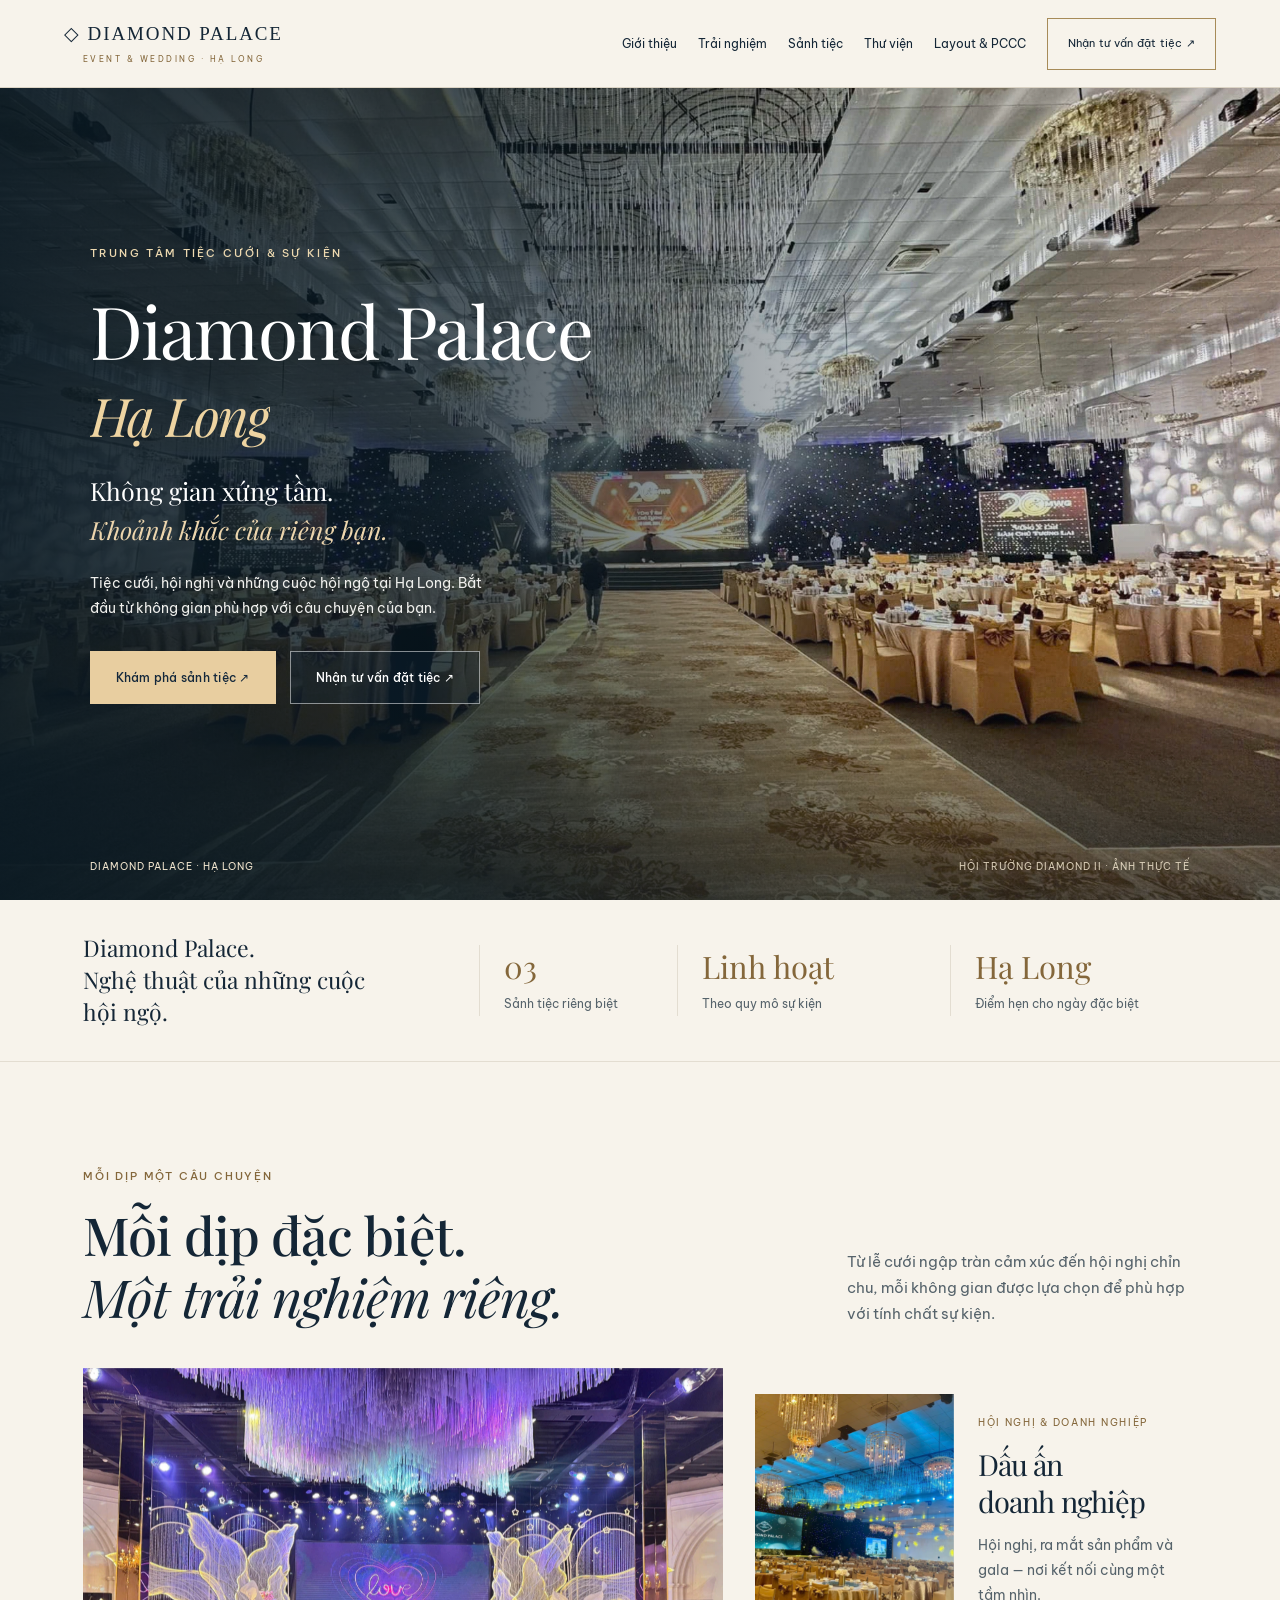
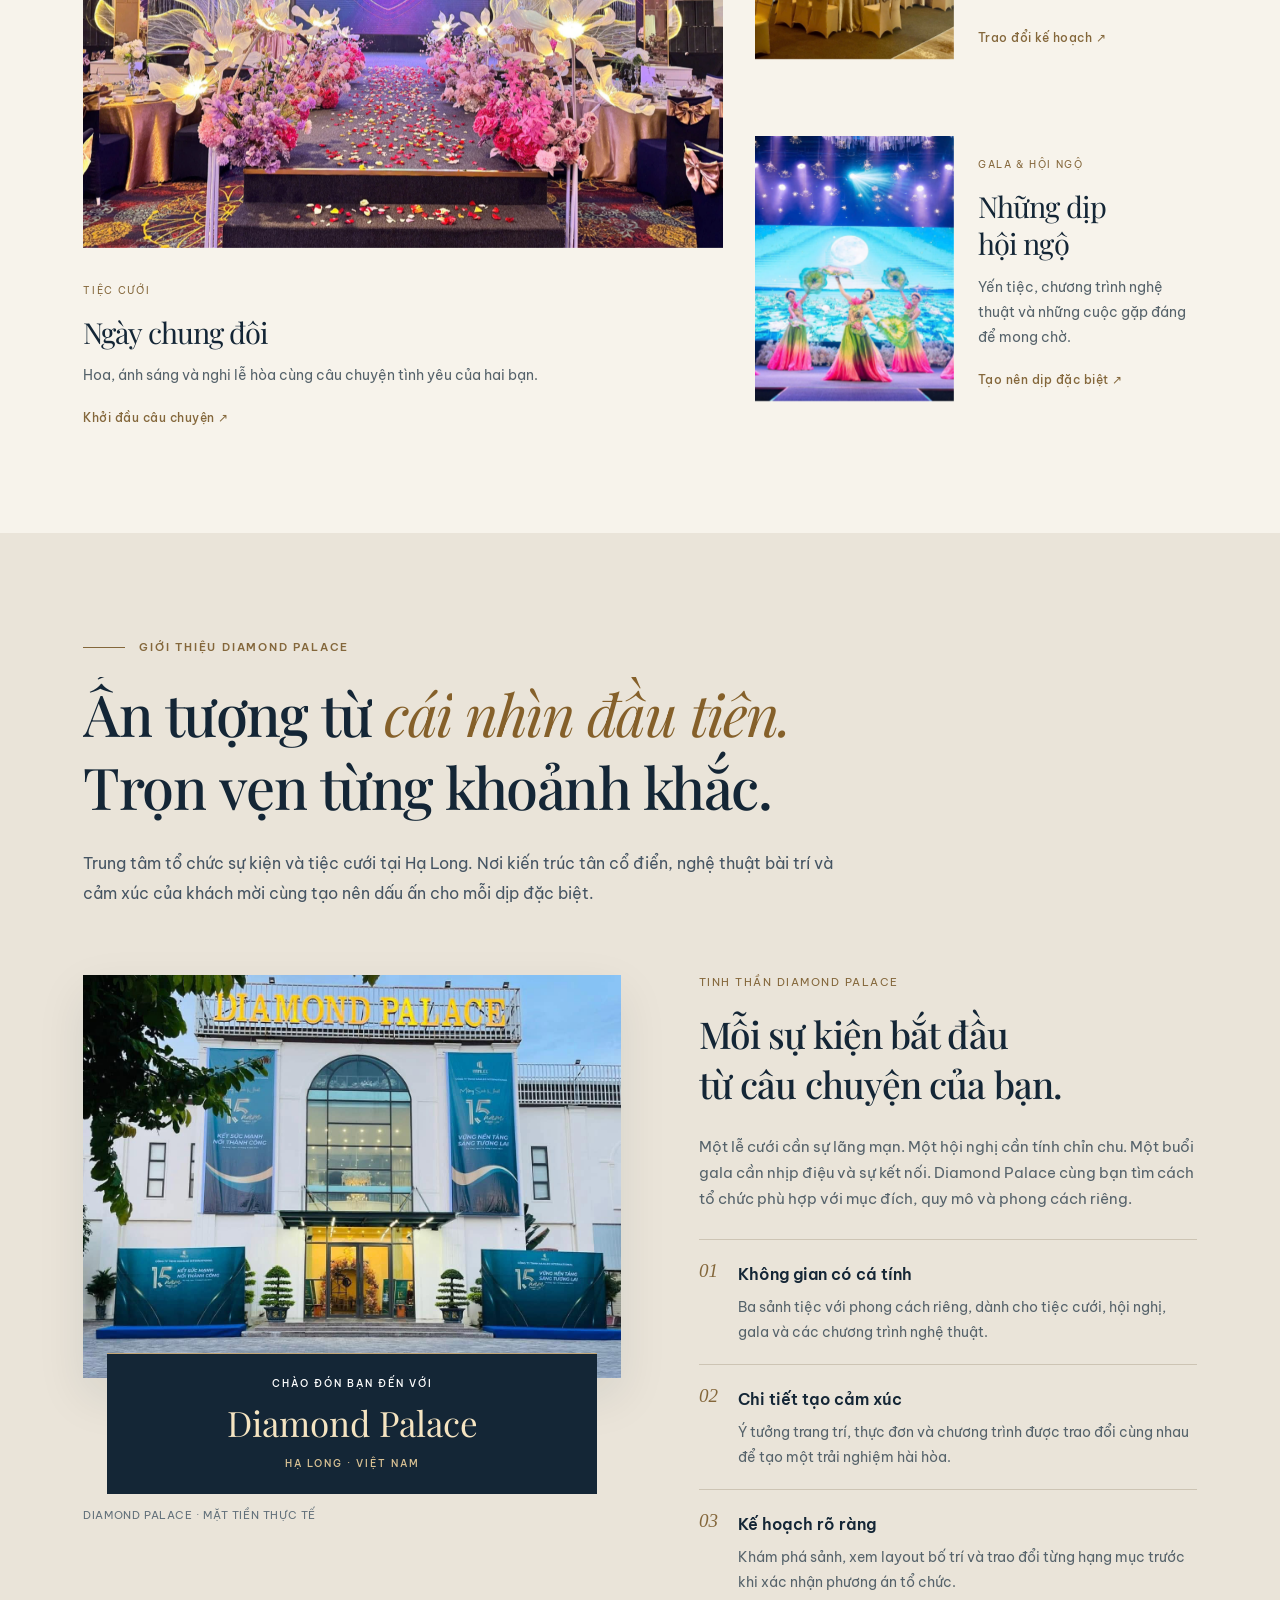
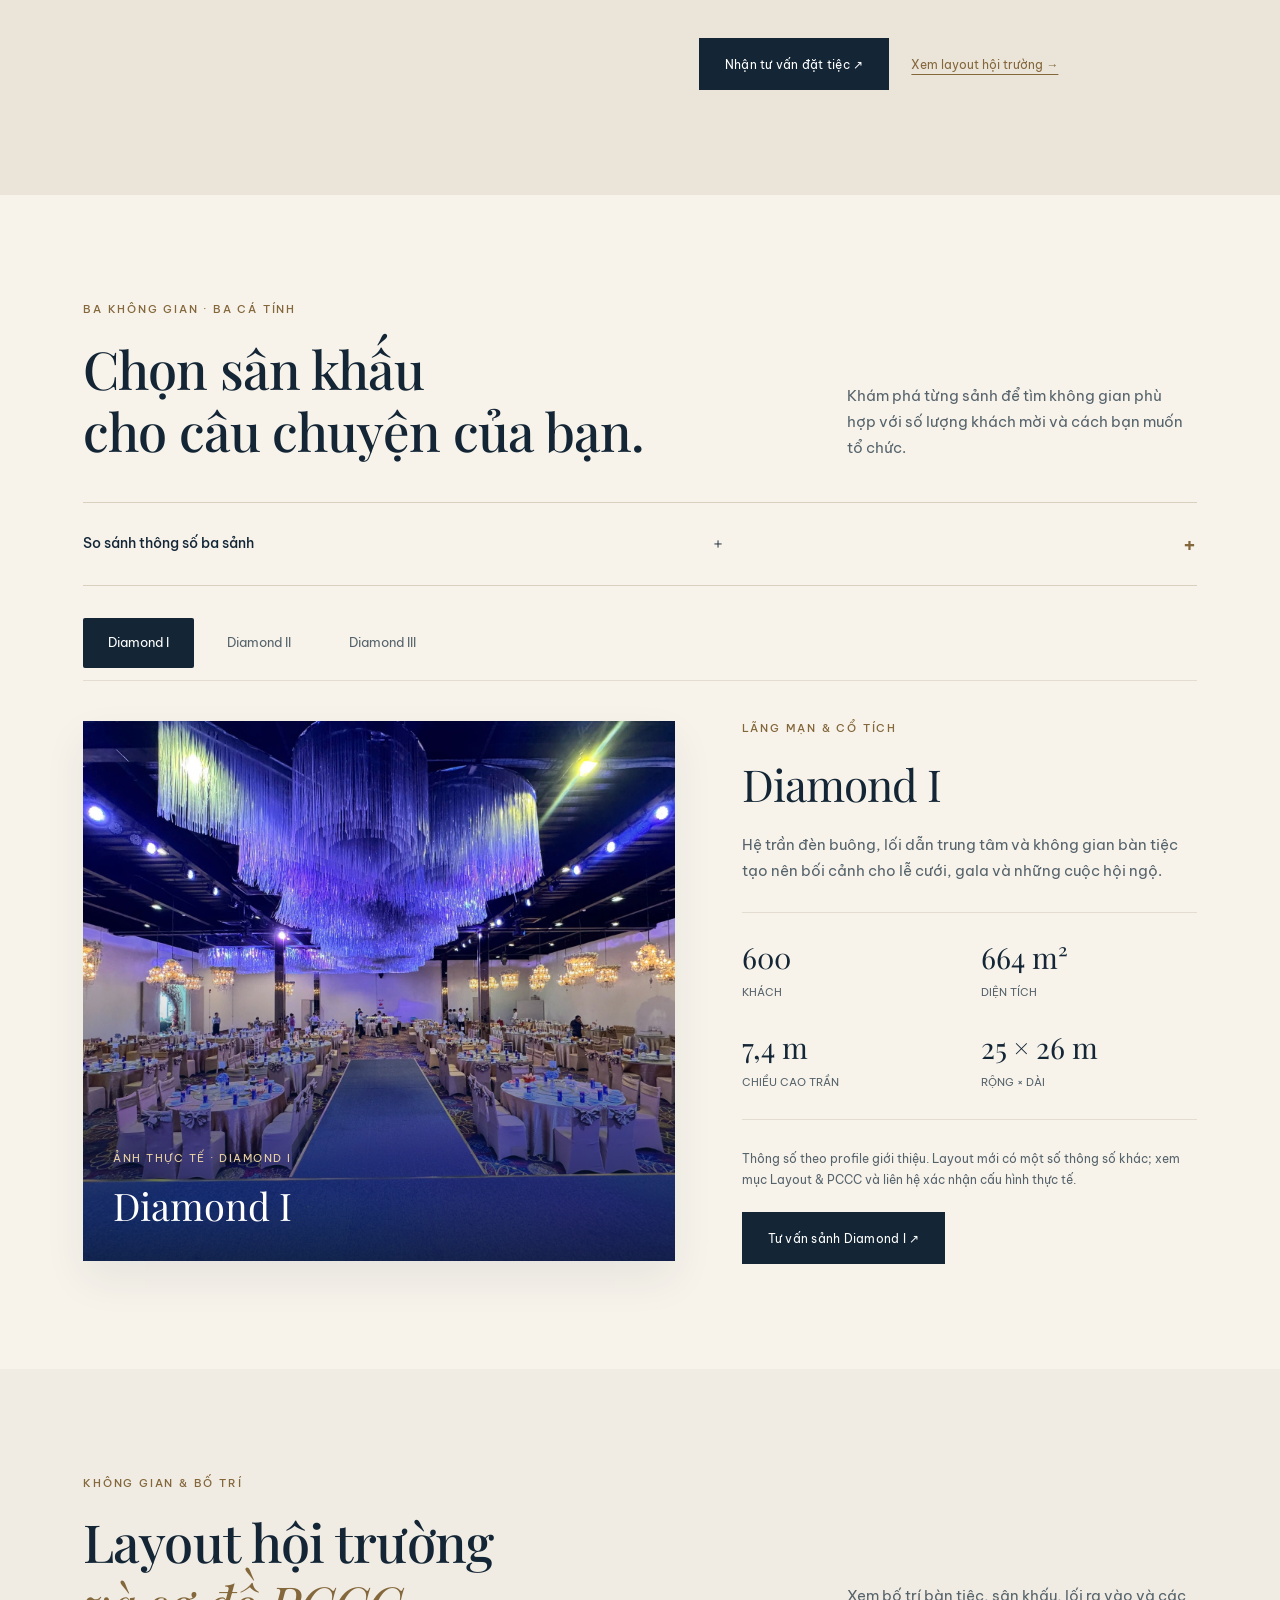
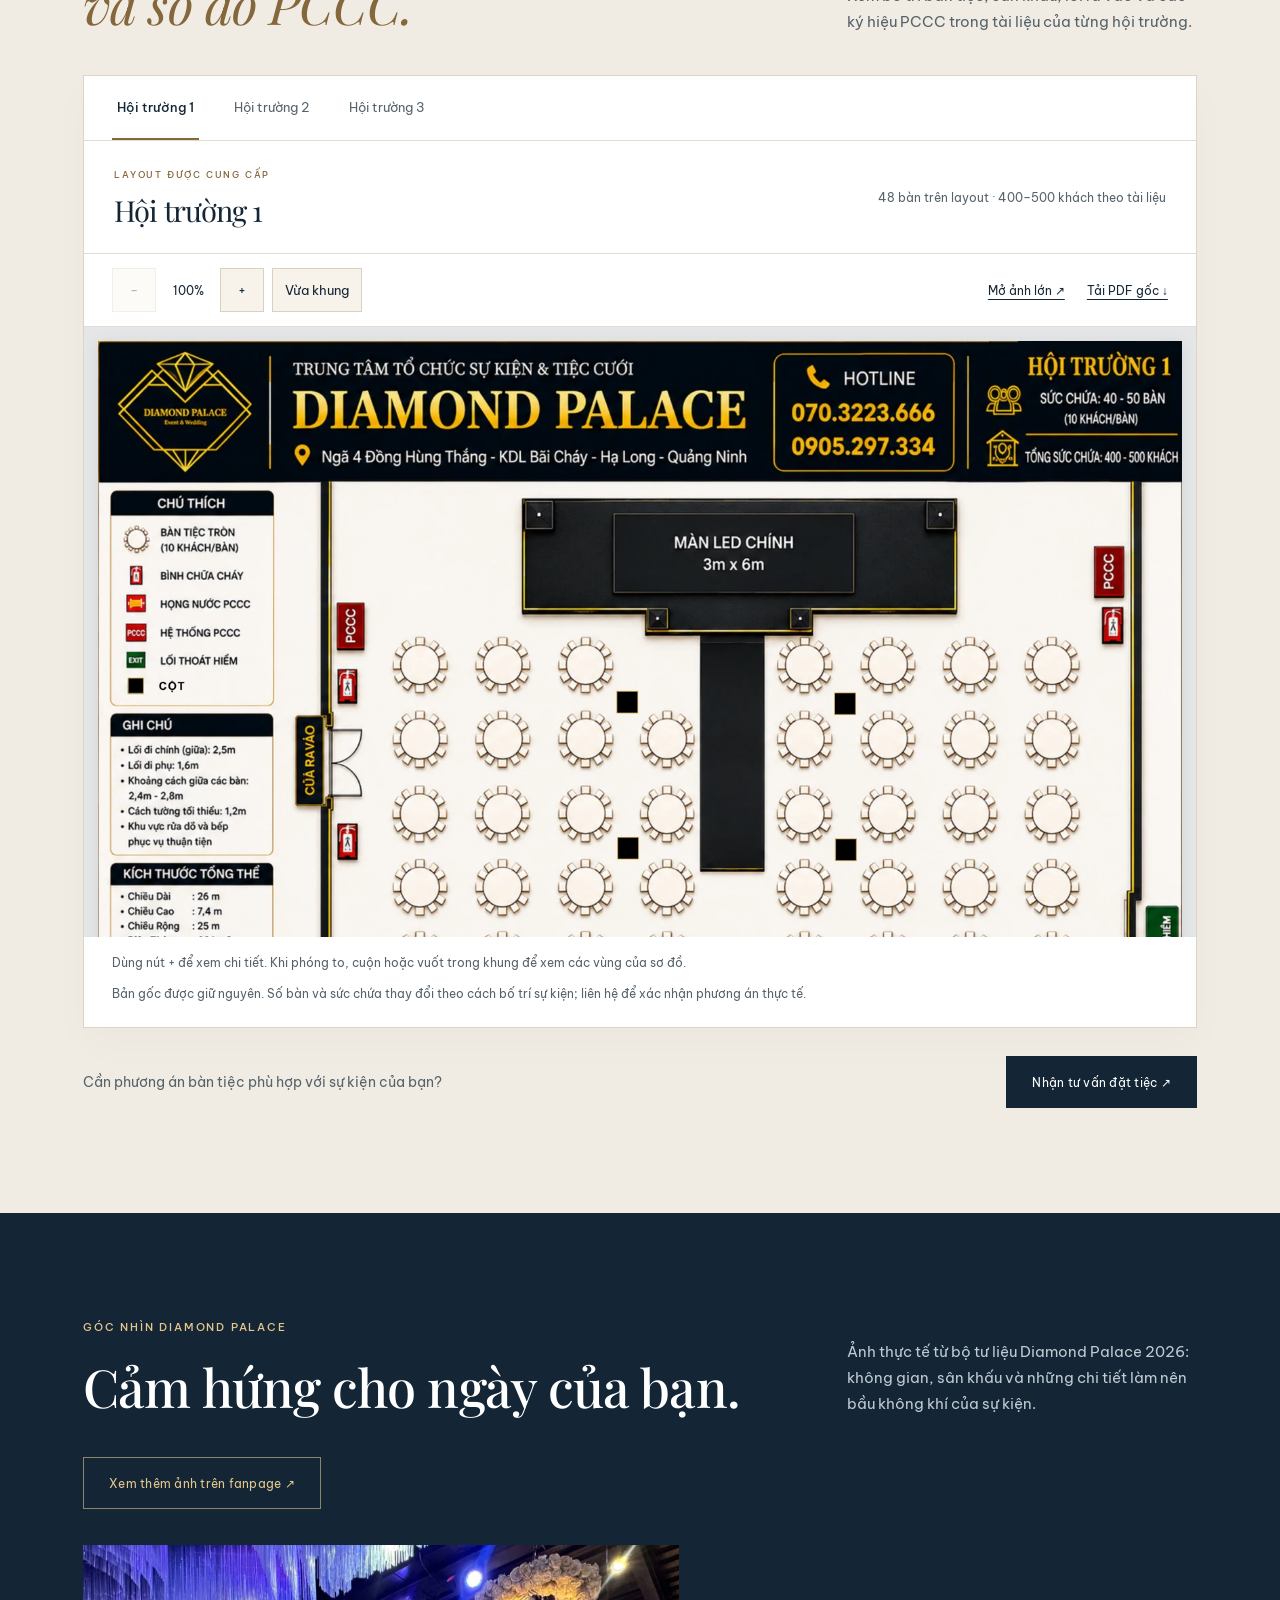
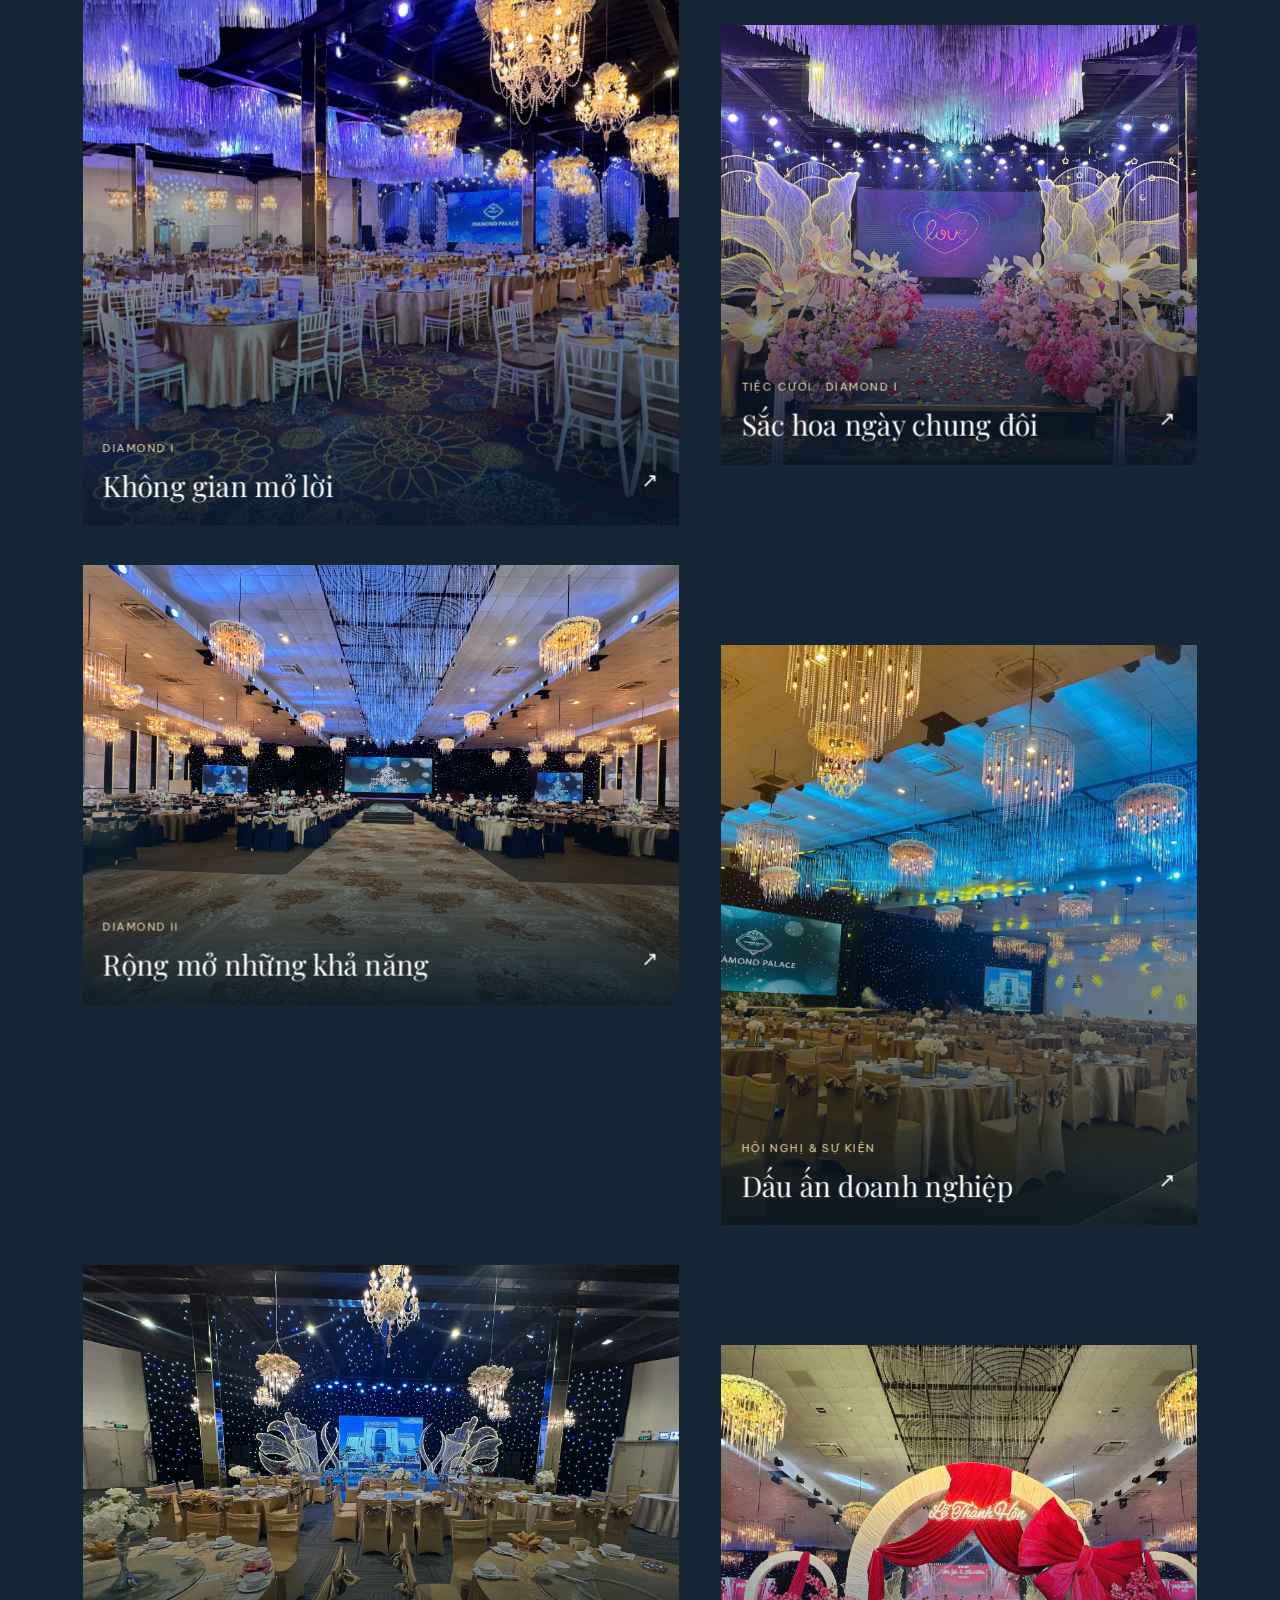
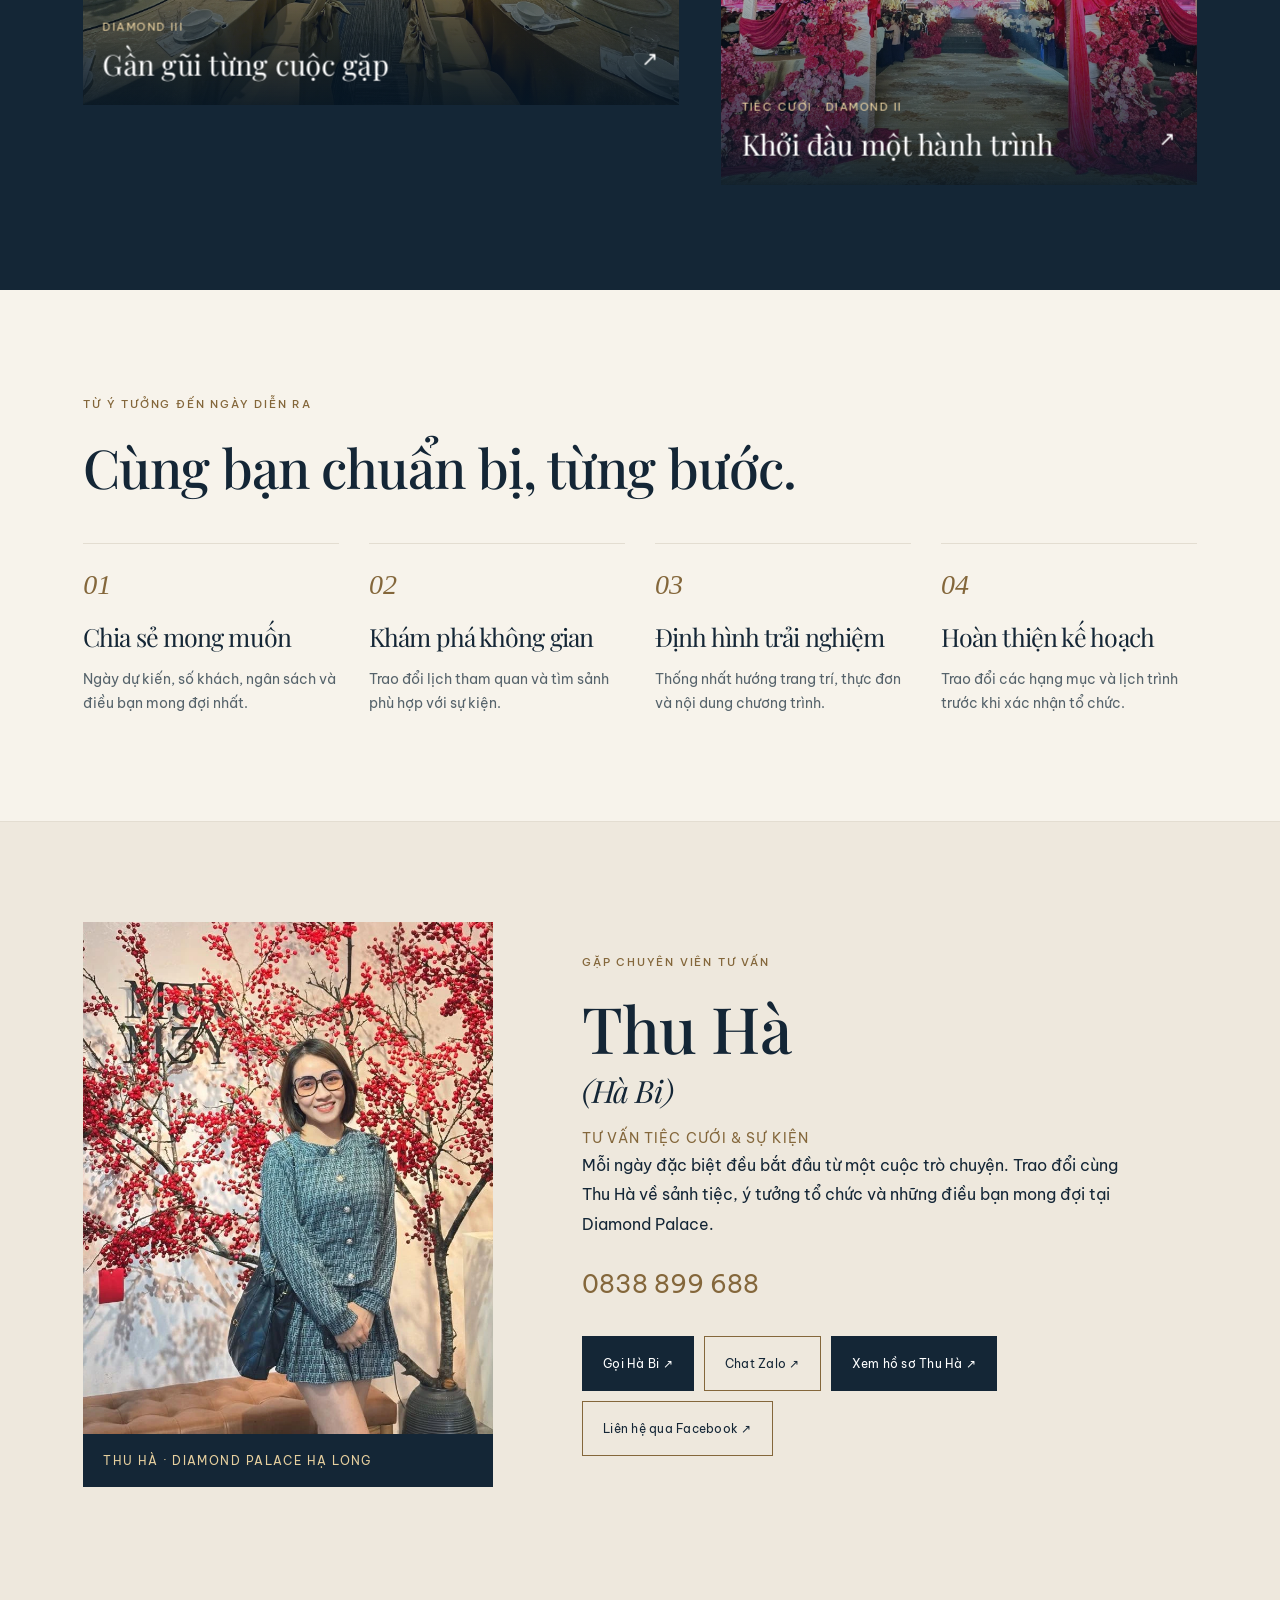
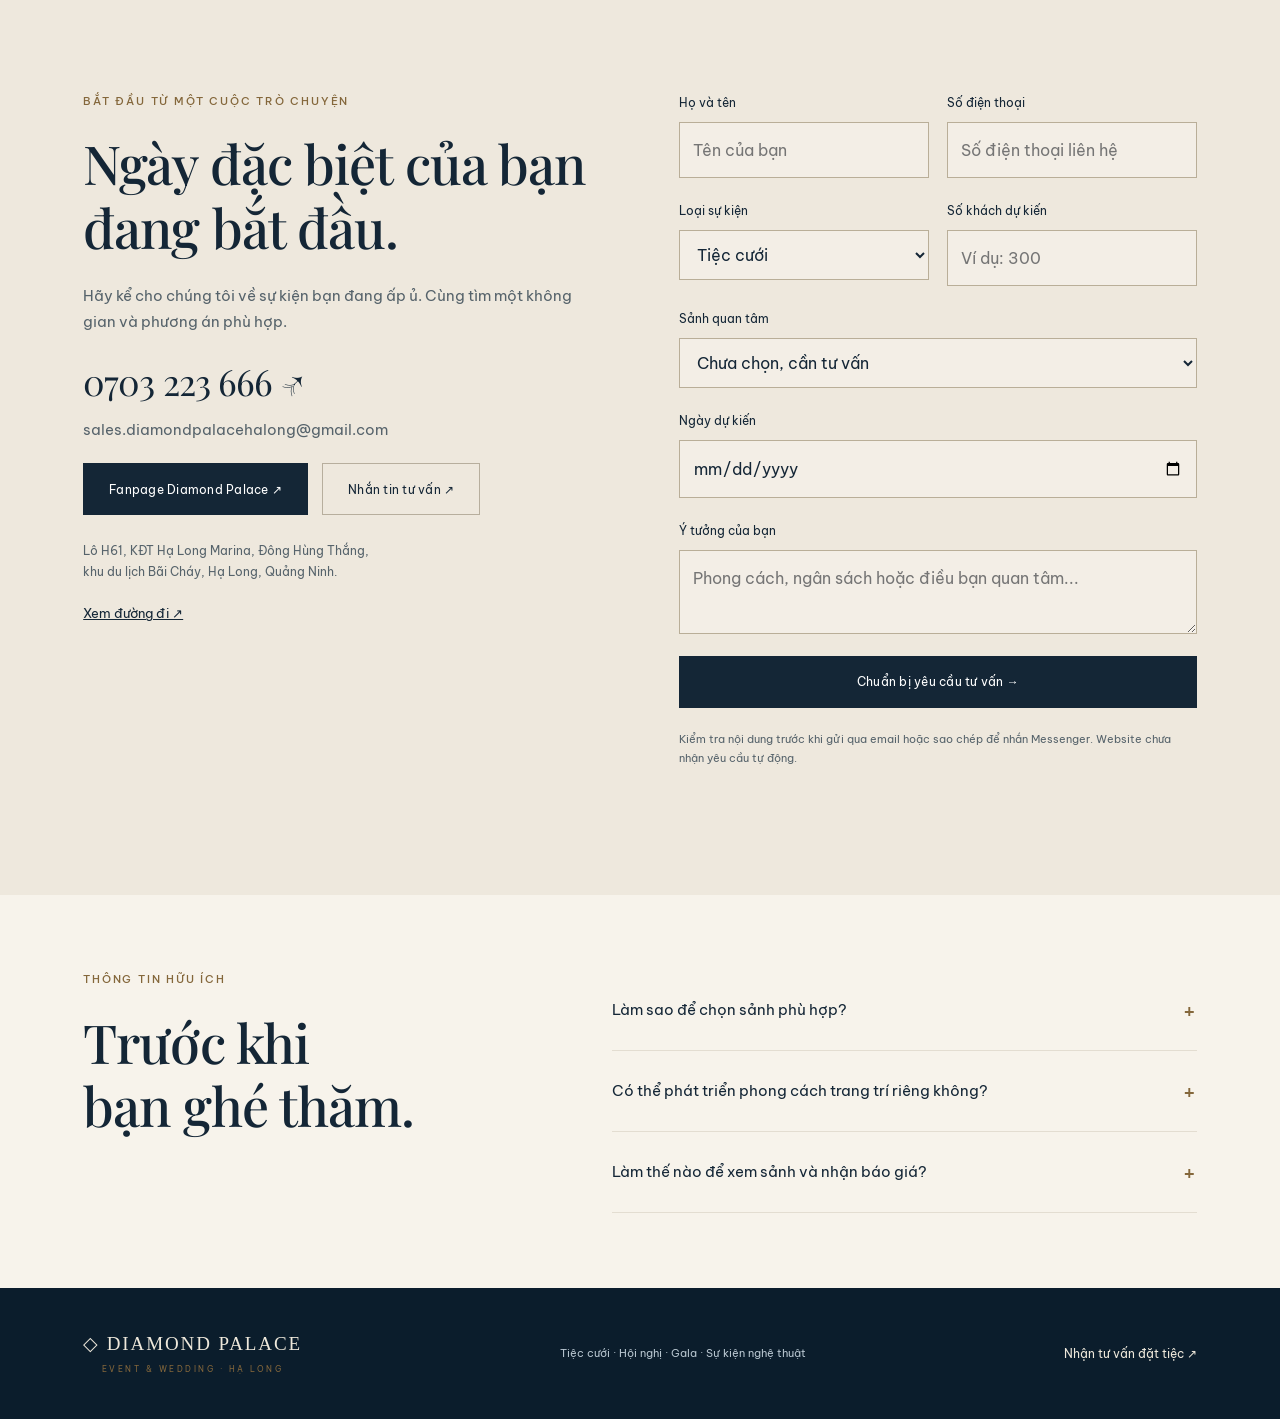
==== commit 689c217e: "Add Ha Bi consultant profile with phone and Zalo" ====
--- a/index.html
+++ b/index.html
@@ -89,12 +89,12 @@
 @media(prefers-reduced-motion:reduce){.hero-foreground,.hero-photo>img,.hero-copy,.about-figure>img,.gallery img,.motion-word>span{transform:none!important;opacity:1!important;visibility:visible!important}}
 
 .hall-compare{margin:0 0 45px;padding:28px;background:#eee9df}.hall-compare h3{font-size:29px}.hall-compare p{font-size:14px;max-width:780px;margin:14px 0}.table-scroll{overflow:auto}.hall-compare table{border-collapse:collapse;width:100%;min-width:560px;font-size:14px}.hall-compare th,.hall-compare td{text-align:left;padding:15px 12px;border-bottom:1px solid #cfc6b6}.hall-compare caption{text-align:left;font-size:12px;color:#596770}.hall-compare>a{display:inline-block;margin-top:18px;font-size:13px;text-decoration:underline}.hall-compare td a{color:#745221;text-decoration:underline}.hall-compare td a:focus-visible{outline-offset:2px}.review-actions{display:flex;flex-wrap:wrap;gap:12px;margin:18px 0}#inquiry-review{border-top:1px solid #b7ae9d;padding-top:24px}#inquiry-review h3{font-size:27px;margin-bottom:14px}#inquiry-review p{font-size:13px}#inquiry-summary{width:100%;background:#fff;color:#11273a;padding:14px;border:1px solid #b7ae9d;line-height:1.7}#inquiry-review[hidden]{display:none}.eyebrow{font-size:12px}.stat span{font-size:12px}@media(max-width:760px){.hall-compare{padding:20px 16px}.hall-compare h3{font-size:26px}.hero{min-height:760px}.hero-copy{min-height:760px;padding-bottom:220px}.hero .wedding-title{font-size:clamp(39px,10.4vw,67px)}}
-</style><link rel="stylesheet" href="assets/luxury-editorial.css"></head><body><a class="skip" href="#main">Đến nội dung chính</a><header><a href="#" class="brand">◇ DIAMOND PALACE<small>EVENT & WEDDING · HẠ LONG</small></a><button class="menu" aria-expanded="false" aria-controls="nav" aria-label="Mở menu">☰</button><nav id="nav"><a href="#about">Giới thiệu</a><a href="#services">Trải nghiệm</a><a href="#halls">Sảnh tiệc</a><a href="#gallery">Thư viện</a><a href="#layouts">Layout & PCCC</a><a class="btn" href="#contact">Nhận tư vấn đặt tiệc ↗</a></nav></header><main id="main"><div class="hero"><div class="hero-copy"><div class="eyebrow">TRUNG TÂM TIỆC CƯỚI & SỰ KIỆN</div><h1 class="wedding-title"><span>Diamond Palace</span><em>Hạ Long</em></h1><div class="wedding-tagline">Không gian xứng tầm.<br><i>Khoảnh khắc của riêng bạn.</i></div><p>Tiệc cưới, hội nghị và những cuộc hội ngộ tại Hạ Long. Bắt đầu từ không gian phù hợp với câu chuyện của bạn.</p><div class="hero-actions"><a class="btn" href="#halls">Khám phá sảnh tiệc ↗</a><a class="btn light" href="#contact">Nhận tư vấn đặt tiệc ↗</a></div></div><div class="hero-photo"><img src="assets/drive-hero.webp" alt="Toàn cảnh thực tế hội trường Diamond II, trần đèn pha lê và lối dẫn trung tâm" fetchpriority="high" width="1920" height="1440"><div class="photo-label"><span>DIAMOND PALACE · HẠ LONG</span><span class="hero-credit">HỘI TRƯỜNG DIAMOND II · ẢNH THỰC TẾ</span></div></div></div><div class="wrap intro-strip"><p>Diamond Palace.<br>Nghệ thuật của những cuộc hội ngộ.</p><div class="stat"><strong>03</strong><span>Sảnh tiệc riêng biệt</span></div><div class="stat"><strong>Linh hoạt</strong><span>Theo quy mô sự kiện</span></div><div class="stat"><strong>Hạ Long</strong><span>Điểm hẹn cho ngày đặc biệt</span></div></div>
+</style><link rel="stylesheet" href="assets/luxury-editorial.css"><link rel="stylesheet" href="assets/advisor.css"></head><body><a class="skip" href="#main">Đến nội dung chính</a><header><a href="#" class="brand">◇ DIAMOND PALACE<small>EVENT & WEDDING · HẠ LONG</small></a><button class="menu" aria-expanded="false" aria-controls="nav" aria-label="Mở menu">☰</button><nav id="nav"><a href="#about">Giới thiệu</a><a href="#services">Trải nghiệm</a><a href="#halls">Sảnh tiệc</a><a href="#gallery">Thư viện</a><a href="#layouts">Layout & PCCC</a><a class="btn" href="#contact">Nhận tư vấn đặt tiệc ↗</a></nav></header><main id="main"><div class="hero"><div class="hero-copy"><div class="eyebrow">TRUNG TÂM TIỆC CƯỚI & SỰ KIỆN</div><h1 class="wedding-title"><span>Diamond Palace</span><em>Hạ Long</em></h1><div class="wedding-tagline">Không gian xứng tầm.<br><i>Khoảnh khắc của riêng bạn.</i></div><p>Tiệc cưới, hội nghị và những cuộc hội ngộ tại Hạ Long. Bắt đầu từ không gian phù hợp với câu chuyện của bạn.</p><div class="hero-actions"><a class="btn" href="#halls">Khám phá sảnh tiệc ↗</a><a class="btn light" href="#contact">Nhận tư vấn đặt tiệc ↗</a></div></div><div class="hero-photo"><img src="assets/drive-hero.webp" alt="Toàn cảnh thực tế hội trường Diamond II, trần đèn pha lê và lối dẫn trung tâm" fetchpriority="high" width="1920" height="1440"><div class="photo-label"><span>DIAMOND PALACE · HẠ LONG</span><span class="hero-credit">HỘI TRƯỜNG DIAMOND II · ẢNH THỰC TẾ</span></div></div></div><div class="wrap intro-strip"><p>Diamond Palace.<br>Nghệ thuật của những cuộc hội ngộ.</p><div class="stat"><strong>03</strong><span>Sảnh tiệc riêng biệt</span></div><div class="stat"><strong>Linh hoạt</strong><span>Theo quy mô sự kiện</span></div><div class="stat"><strong>Hạ Long</strong><span>Điểm hẹn cho ngày đặc biệt</span></div></div>
 <section id="services"><div class="wrap"><div class="section-top"><div><div class="eyebrow">MỖI DỊP MỘT CÂU CHUYỆN</div><h2>Mỗi dịp đặc biệt.<br><em>Một trải nghiệm riêng.</em></h2></div><p>Từ lễ cưới ngập tràn cảm xúc đến hội nghị chỉn chu, mỗi không gian được lựa chọn để phù hợp với tính chất sự kiện.</p></div><div class="services"><a href="#contact" class="service"><img src="assets/drive-wedding.webp" alt="Trang trí tiệc cưới thực tế tại hội trường Diamond I" loading="lazy" width="786" height="960" decoding="async"><div class="service-copy"><span>TIỆC CƯỚI</span><h3>Ngày chung đôi</h3><p>Hoa, ánh sáng và nghi lễ hòa cùng câu chuyện tình yêu của hai bạn.</p><b>Khởi đầu câu chuyện ↗</b></div></a><a href="#contact" class="service"><img src="assets/drive-corporate.webp" alt="Bố trí bàn tiệc và ánh sáng sự kiện tại Diamond II" loading="lazy" width="1484" height="1060" decoding="async"><div class="service-copy"><span>HỘI NGHỊ & DOANH NGHIỆP</span><h3>Dấu ấn doanh nghiệp</h3><p>Hội nghị, ra mắt sản phẩm và gala — nơi kết nối cùng một tầm nhìn.</p><b>Trao đổi kế hoạch ↗</b></div></a><a href="#contact" class="service"><img src="assets/drive-celebration.webp" alt="Chương trình biểu diễn trên sân khấu Diamond I" loading="lazy" width="1498" height="1050" decoding="async"><div class="service-copy"><span>GALA & HỘI NGỘ</span><h3>Những dịp hội ngộ</h3><p>Yến tiệc, chương trình nghệ thuật và những cuộc gặp đáng để mong chờ.</p><b>Tạo nên dịp đặc biệt ↗</b></div></a></div></div></section>
 <section class="story about-premium" id="about"><div class="wrap"><div class="about-heading"><div class="eyebrow">GIỚI THIỆU DIAMOND PALACE</div><h2>Ấn tượng từ <em>cái nhìn đầu tiên.</em><br>Trọn vẹn từng khoảnh khắc.</h2><p>Trung tâm tổ chức sự kiện và tiệc cưới tại Hạ Long. Nơi kiến trúc tân cổ điển, nghệ thuật bài trí và cảm xúc của khách mời cùng tạo nên dấu ấn cho mỗi dịp đặc biệt.</p></div><div class="about-editorial"><figure class="about-figure"><img src="assets/diamond-palace-facade.jpg" alt="Mặt tiền thực tế Diamond Palace với cửa kính vòm, bảng hiệu vàng và lối vào trung tâm" loading="lazy" width="1280" height="960"><figcaption>DIAMOND PALACE · MẶT TIỀN THỰC TẾ</figcaption><div class="about-image-title"><span>CHÀO ĐÓN BẠN ĐẾN VỚI</span>Diamond Palace<small>HẠ LONG · VIỆT NAM</small></div></figure><div class="about-content"><span class="about-index">TINH THẦN DIAMOND PALACE</span><h3>Mỗi sự kiện bắt đầu<br>từ câu chuyện của bạn.</h3><p>Một lễ cưới cần sự lãng mạn. Một hội nghị cần tính chỉn chu. Một buổi gala cần nhịp điệu và sự kết nối. Diamond Palace cùng bạn tìm cách tổ chức phù hợp với mục đích, quy mô và phong cách riêng.</p><div class="about-values"><article><span>01</span><div><h4>Không gian có cá tính</h4><p>Ba sảnh tiệc với phong cách riêng, dành cho tiệc cưới, hội nghị, gala và các chương trình nghệ thuật.</p></div></article><article><span>02</span><div><h4>Chi tiết tạo cảm xúc</h4><p>Ý tưởng trang trí, thực đơn và chương trình được trao đổi cùng nhau để tạo một trải nghiệm hài hòa.</p></div></article><article><span>03</span><div><h4>Kế hoạch rõ ràng</h4><p>Khám phá sảnh, xem layout bố trí và trao đổi từng hạng mục trước khi xác nhận phương án tổ chức.</p></div></article></div><div class="about-actions"><a class="btn" href="#contact">Nhận tư vấn đặt tiệc ↗</a><a class="about-text-link" href="#layouts">Xem layout hội trường →</a></div></div></div></div></section><section id="halls"><div class="wrap"><div class="section-top"><div><div class="eyebrow">BA KHÔNG GIAN · BA CÁ TÍNH</div><h2>Chọn sân khấu<br>cho câu chuyện của bạn.</h2></div><p>Khám phá từng sảnh để tìm không gian phù hợp với số lượng khách mời và cách bạn muốn tổ chức.</p></div><details class="hall-comparison-disclosure"><summary>So sánh thông số ba sảnh <span aria-hidden="true">＋</span></summary><div class="hall-compare"><h3>So sánh nhanh ba sảnh</h3><p>Thông số dưới đây theo profile giới thiệu. Sức chứa thực tế cần xác nhận theo layout bàn tiệc và chương trình.</p><div class="table-scroll"><table><caption>Thông số sảnh theo profile</caption><thead><tr><th scope="col">Sảnh</th><th scope="col">Khách theo profile</th><th scope="col">Diện tích</th><th scope="col">Trao đổi phương án</th></tr></thead><tbody><tr><th scope="row">Diamond I</th><td>600</td><td>664 m²</td><td><a href="#contact" data-select-hall="Diamond I">Tư vấn Diamond I →</a></td></tr><tr><th scope="row">Diamond II</th><td>1.200</td><td>1.200 m²</td><td><a href="#contact" data-select-hall="Diamond II">Tư vấn Diamond II →</a></td></tr><tr><th scope="row">Diamond III</th><td>200</td><td>364 m²</td><td><a href="#contact" data-select-hall="Diamond III">Tư vấn Diamond III →</a></td></tr></tbody></table></div><a href="#layouts">Đối chiếu layout & PCCC gốc →</a></div></details><div class="tabs" role="tablist" aria-label="Chọn sảnh"><button id="tab-0" role="tab" aria-controls="hall-panel" aria-selected="true" data-hall="0">Diamond I</button><button id="tab-1" role="tab" aria-controls="hall-panel" aria-selected="false" data-hall="1" tabindex="-1">Diamond II</button><button id="tab-2" role="tab" aria-controls="hall-panel" aria-selected="false" data-hall="2" tabindex="-1">Diamond III</button></div><div id="hall-panel" class="hall" role="tabpanel" aria-labelledby="tab-0"><div class="hall-visual"><div class="hall-caption"><small id="hall-visual-label">ẢNH THỰC TẾ · DIAMOND I</small><strong id="hall-photo-title">Diamond I</strong></div><img id="hall-image" src="assets/drive-hall-1.webp" alt="Không gian thực tế hội trường Diamond I" loading="lazy" width="1254" height="1254" decoding="async"></div><div><div class="eyebrow" id="hall-tag">LÃNG MẠN & CỔ TÍCH</div><h3 id="hall-name">Diamond I</h3><p id="hall-desc">Hệ trần đèn buông, lối dẫn trung tâm và không gian bàn tiệc tạo nên bối cảnh cho lễ cưới, gala và những cuộc hội ngộ.</p><div class="hall-stats"><div><strong id="hall-guests">600</strong><span>KHÁCH</span></div><div><strong id="hall-area">664 m²</strong><span>DIỆN TÍCH</span></div><div><strong id="hall-height">7,4 m</strong><span>CHIỀU CAO TRẦN</span></div><div><strong id="hall-size">25 × 26 m</strong><span>RỘNG × DÀI</span></div></div><p class="hall-note">Thông số theo profile giới thiệu. Layout mới có một số thông số khác; xem mục Layout & PCCC và liên hệ xác nhận cấu hình thực tế.</p><a href="#contact" class="btn" id="hall-cta">Tư vấn sảnh Diamond I ↗</a></div></div></div></section>
 <section id="layouts" class="layout-section"><div class="wrap"><div class="section-top"><div><div class="eyebrow">KHÔNG GIAN & BỐ TRÍ</div><h2>Layout hội trường<br><em>và sơ đồ PCCC.</em></h2></div><p>Xem bố trí bàn tiệc, sân khấu, lối ra vào và các ký hiệu PCCC trong tài liệu của từng hội trường.</p></div><div class="layout-shell"><div class="layout-tabs" role="tablist" aria-label="Chọn layout hội trường"><button id="plan-tab-1" role="tab" aria-selected="true" aria-controls="plan-panel" data-plan="1">Hội trường 1</button><button id="plan-tab-2" role="tab" aria-selected="false" aria-controls="plan-panel" tabindex="-1" data-plan="2">Hội trường 2</button><button id="plan-tab-3" role="tab" aria-selected="false" aria-controls="plan-panel" tabindex="-1" data-plan="3">Hội trường 3</button></div><div id="plan-panel" role="tabpanel" aria-labelledby="plan-tab-1"><div class="plan-summary"><div><span class="eyebrow">LAYOUT ĐƯỢC CUNG CẤP</span><h3 id="plan-title">Hội trường 1</h3></div><p id="plan-meta">48 bàn trên layout · 400–500 khách theo tài liệu</p></div><div class="plan-tools"><div class="zoom-controls" role="group" aria-label="Điều chỉnh độ phóng đại"><button type="button" id="plan-minus" aria-label="Thu nhỏ sơ đồ" disabled>−</button><output id="plan-zoom" aria-live="polite">100%</output><button type="button" id="plan-plus" aria-label="Phóng to sơ đồ">+</button><button type="button" id="plan-reset">Vừa khung</button></div><a id="plan-full" href="assets/pccc-plan-1.png" target="_blank" rel="noopener">Mở ảnh lớn ↗</a><a id="plan-download" href="documents/pccc-hoi-truong-1.pdf" download>Tải PDF gốc ↓</a></div><div class="plan-viewport" tabindex="0" role="region" aria-label="Sơ đồ hội trường có thể cuộn khi phóng to"><img id="plan-image" src="assets/pccc-preview-1.webp" alt="Sơ đồ bố trí và PCCC hội trường 1, giữ nguyên từ tài liệu cung cấp" loading="lazy" width="1600" height="1200" decoding="async"></div><p class="plan-help">Dùng nút + để xem chi tiết. Khi phóng to, cuộn hoặc vuốt trong khung để xem các vùng của sơ đồ.</p><p class="plan-note" id="plan-note">Bản gốc được giữ nguyên. Số bàn và sức chứa thay đổi theo cách bố trí sự kiện; liên hệ để xác nhận phương án thực tế.</p></div></div><div class="layout-bottom"><p>Cần phương án bàn tiệc phù hợp với sự kiện của bạn?</p><a href="#contact" class="btn">Nhận tư vấn đặt tiệc ↗</a></div></div></section><section class="gallery-section" id="gallery"><div class="wrap"><div class="section-top"><div><div class="eyebrow">GÓC NHÌN DIAMOND PALACE</div><h2>Cảm hứng cho ngày của bạn.</h2></div><p>Ảnh thực tế từ bộ tư liệu Diamond Palace 2026: không gian, sân khấu và những chi tiết làm nên bầu không khí của sự kiện.</p></div><a class="btn light" style="margin-bottom:24px" href="https://www.facebook.com/DiamondPalaceHaLong/photos" target="_blank" rel="noopener">Xem thêm ảnh trên fanpage ↗</a><div class="gallery"><button data-photo="drive-gallery-1" aria-label="Xem ảnh Không gian mở lời"><img src="assets/drive-gallery-1.webp" alt="Không gian mở lời, ảnh thực tế Diamond Palace" loading="lazy" width="1920" height="1440"><span><small>DIAMOND I</small>Không gian mở lời <b>↗</b></span></button><button data-photo="drive-wedding" aria-label="Xem ảnh Sắc hoa ngày chung đôi"><img src="assets/drive-wedding.webp" alt="Sắc hoa ngày chung đôi, ảnh thực tế Diamond Palace" loading="lazy" width="1920" height="1440"><span><small>TIỆC CƯỚI · DIAMOND I</small>Sắc hoa ngày chung đôi <b>↗</b></span></button><button data-photo="drive-hall-2" aria-label="Xem ảnh Rộng mở những khả năng"><img src="assets/drive-hall-2.webp" alt="Rộng mở những khả năng, ảnh thực tế Diamond Palace" loading="lazy" width="1920" height="1440"><span><small>DIAMOND II</small>Rộng mở những khả năng <b>↗</b></span></button><button data-photo="drive-corporate" aria-label="Xem ảnh Dấu ấn doanh nghiệp"><img src="assets/drive-corporate.webp" alt="Dấu ấn doanh nghiệp, ảnh thực tế Diamond Palace" loading="lazy" width="1920" height="1440"><span><small>HỘI NGHỊ & SỰ KIỆN</small>Dấu ấn doanh nghiệp <b>↗</b></span></button><button data-photo="drive-hall-3" aria-label="Xem ảnh Gần gũi từng cuộc gặp"><img src="assets/drive-hall-3.webp" alt="Gần gũi từng cuộc gặp, ảnh thực tế Diamond Palace" loading="lazy" width="1920" height="1440"><span><small>DIAMOND III</small>Gần gũi từng cuộc gặp <b>↗</b></span></button><button data-photo="drive-gallery-3" aria-label="Xem ảnh Khởi đầu một hành trình"><img src="assets/drive-gallery-3.webp" alt="Khởi đầu một hành trình, ảnh thực tế Diamond Palace" loading="lazy" width="1920" height="1440"><span><small>TIỆC CƯỚI · DIAMOND II</small>Khởi đầu một hành trình <b>↗</b></span></button></div></div></section>
 <section class="process"><div class="wrap"><div class="eyebrow">TỪ Ý TƯỞNG ĐẾN NGÀY DIỄN RA</div><h2>Cùng bạn chuẩn bị, từng bước.</h2><div class="steps"><article><span>01</span><h3>Chia sẻ mong muốn</h3><p>Ngày dự kiến, số khách, ngân sách và điều bạn mong đợi nhất.</p></article><article><span>02</span><h3>Khám phá không gian</h3><p>Trao đổi lịch tham quan và tìm sảnh phù hợp với sự kiện.</p></article><article><span>03</span><h3>Định hình trải nghiệm</h3><p>Thống nhất hướng trang trí, thực đơn và nội dung chương trình.</p></article><article><span>04</span><h3>Hoàn thiện kế hoạch</h3><p>Trao đổi các hạng mục và lịch trình trước khi xác nhận tổ chức.</p></article></div></div></section>
-<section class="contact" id="contact"><div class="wrap contact-grid"><div><div class="eyebrow">BẮT ĐẦU TỪ MỘT CUỘC TRÒ CHUYỆN</div><h2>Ngày đặc biệt của bạn<br>đang bắt đầu.</h2><p>Hãy kể cho chúng tôi về sự kiện bạn đang ấp ủ. Cùng tìm một không gian và phương án phù hợp.</p><a class="phone" href="tel:0703223666">0703 223 666 ↗</a><p><a href="mailto:sales.diamondpalacehalong@gmail.com">sales.diamondpalacehalong@gmail.com</a></p><div style="display:flex;gap:14px;flex-wrap:wrap;margin-top:20px"><a class="btn" href="https://www.facebook.com/DiamondPalaceHaLong" target="_blank" rel="noopener">Fanpage Diamond Palace ↗</a><a class="btn light" href="https://m.me/DiamondPalaceHaLong" target="_blank" rel="noopener">Nhắn tin tư vấn ↗</a></div><address>Lô H61, KĐT Hạ Long Marina, Đông Hùng Thắng,<br>khu du lịch Bãi Cháy, Hạ Long, Quảng Ninh.</address><a href="https://www.google.com/maps/search/?api=1&query=Diamond+Palace+Ha+Long" target="_blank" rel="noopener" style="display:inline-block;margin-top:20px;font-size:13px;text-decoration:underline">Xem đường đi ↗</a></div><form id="inquiry" action="#contact" method="dialog"><noscript><p>Vui lòng gọi 0703 223 666 hoặc nhắn Messenger để được tư vấn.</p></noscript><label>Họ và tên<input name="name" autocomplete="name" required placeholder="Tên của bạn"></label><label>Số điện thoại<input name="phone" type="tel" autocomplete="tel" required placeholder="Số điện thoại liên hệ"></label><label>Loại sự kiện<select name="type"><option>Tiệc cưới</option><option>Hội nghị / Hội thảo</option><option>Gala / Sự kiện doanh nghiệp</option><option>Yến tiệc / Sự kiện khác</option></select></label><label>Số khách dự kiến<input name="guests" type="number" min="1" placeholder="Ví dụ: 300"></label><label class="full">Sảnh quan tâm<select name="hall"><option>Chưa chọn, cần tư vấn</option><option>Diamond I</option><option>Diamond II</option><option>Diamond III</option></select></label><label class="full">Ngày dự kiến<input name="date" type="date"></label><label class="full">Ý tưởng của bạn<textarea name="message" rows="2" placeholder="Phong cách, ngân sách hoặc điều bạn quan tâm..."></textarea></label><button class="btn full" type="submit">Chuẩn bị yêu cầu tư vấn →</button><p class="form-note full">Kiểm tra nội dung trước khi gửi qua email hoặc sao chép để nhắn Messenger. Website chưa nhận yêu cầu tự động.</p><div id="inquiry-review" class="full" hidden><h3>Yêu cầu của bạn</h3><textarea id="inquiry-summary" rows="8" readonly aria-label="Nội dung yêu cầu tư vấn"></textarea><div class="review-actions"><a id="send-inquiry-email" class="btn">Gửi qua email ↗</a><button id="copy-inquiry" type="button" class="btn light">Sao chép nội dung</button><a class="btn light" href="https://m.me/DiamondPalaceHaLong" target="_blank" rel="noopener">Mở Messenger ↗</a></div><p>Với Messenger: sao chép nội dung, mở cuộc trò chuyện và dán để gửi. Chỉ cung cấp thông tin cần thiết cho việc tư vấn.</p></div><p id="form-status" class="full" role="status"></p></form></div></section>
+<section class="advisor-section" id="consultant"><div class="wrap advisor-grid"><figure class="advisor-portrait"><img src="assets/advisor-thu-ha.webp" alt="Thu Hà, chuyên viên tư vấn Diamond Palace" width="960" height="960" loading="lazy"><figcaption>THU HÀ · DIAMOND PALACE HẠ LONG</figcaption></figure><div class="advisor-copy"><div class="eyebrow">GẶP CHUYÊN VIÊN TƯ VẤN</div><h2>Thu Hà <em>(Hà Bi)</em></h2><div class="advisor-role">TƯ VẤN TIỆC CƯỚI & SỰ KIỆN</div><p>Mỗi ngày đặc biệt đều bắt đầu từ một cuộc trò chuyện. Trao đổi cùng Thu Hà về sảnh tiệc, ý tưởng tổ chức và những điều bạn mong đợi tại Diamond Palace.</p><p class="advisor-phone"><a href="tel:0838899688">0838 899 688</a></p><div class="advisor-actions"><a class="btn" href="tel:0838899688">Gọi Hà Bi ↗</a><a class="btn light" href="https://zalo.me/0838899688" target="_blank" rel="noopener noreferrer">Chat Zalo ↗</a><a class="btn" href="chuyen-vien-tu-van.html">Xem hồ sơ Thu Hà ↗</a><a class="btn light" href="https://www.facebook.com/ha.buithu.2019" target="_blank" rel="noopener noreferrer">Liên hệ qua Facebook ↗</a></div></div></div></section><section class="contact" id="contact"><div class="wrap contact-grid"><div><div class="eyebrow">BẮT ĐẦU TỪ MỘT CUỘC TRÒ CHUYỆN</div><h2>Ngày đặc biệt của bạn<br>đang bắt đầu.</h2><p>Hãy kể cho chúng tôi về sự kiện bạn đang ấp ủ. Cùng tìm một không gian và phương án phù hợp.</p><a class="phone" href="tel:0703223666">0703 223 666 ↗</a><p><a href="mailto:sales.diamondpalacehalong@gmail.com">sales.diamondpalacehalong@gmail.com</a></p><div style="display:flex;gap:14px;flex-wrap:wrap;margin-top:20px"><a class="btn" href="https://www.facebook.com/DiamondPalaceHaLong" target="_blank" rel="noopener">Fanpage Diamond Palace ↗</a><a class="btn light" href="https://m.me/DiamondPalaceHaLong" target="_blank" rel="noopener">Nhắn tin tư vấn ↗</a></div><address>Lô H61, KĐT Hạ Long Marina, Đông Hùng Thắng,<br>khu du lịch Bãi Cháy, Hạ Long, Quảng Ninh.</address><a href="https://www.google.com/maps/search/?api=1&query=Diamond+Palace+Ha+Long" target="_blank" rel="noopener" style="display:inline-block;margin-top:20px;font-size:13px;text-decoration:underline">Xem đường đi ↗</a></div><form id="inquiry" action="#contact" method="dialog"><noscript><p>Vui lòng gọi 0703 223 666 hoặc nhắn Messenger để được tư vấn.</p></noscript><label>Họ và tên<input name="name" autocomplete="name" required placeholder="Tên của bạn"></label><label>Số điện thoại<input name="phone" type="tel" autocomplete="tel" required placeholder="Số điện thoại liên hệ"></label><label>Loại sự kiện<select name="type"><option>Tiệc cưới</option><option>Hội nghị / Hội thảo</option><option>Gala / Sự kiện doanh nghiệp</option><option>Yến tiệc / Sự kiện khác</option></select></label><label>Số khách dự kiến<input name="guests" type="number" min="1" placeholder="Ví dụ: 300"></label><label class="full">Sảnh quan tâm<select name="hall"><option>Chưa chọn, cần tư vấn</option><option>Diamond I</option><option>Diamond II</option><option>Diamond III</option></select></label><label class="full">Ngày dự kiến<input name="date" type="date"></label><label class="full">Ý tưởng của bạn<textarea name="message" rows="2" placeholder="Phong cách, ngân sách hoặc điều bạn quan tâm..."></textarea></label><button class="btn full" type="submit">Chuẩn bị yêu cầu tư vấn →</button><p class="form-note full">Kiểm tra nội dung trước khi gửi qua email hoặc sao chép để nhắn Messenger. Website chưa nhận yêu cầu tự động.</p><div id="inquiry-review" class="full" hidden><h3>Yêu cầu của bạn</h3><textarea id="inquiry-summary" rows="8" readonly aria-label="Nội dung yêu cầu tư vấn"></textarea><div class="review-actions"><a id="send-inquiry-email" class="btn">Gửi qua email ↗</a><button id="copy-inquiry" type="button" class="btn light">Sao chép nội dung</button><a class="btn light" href="https://m.me/DiamondPalaceHaLong" target="_blank" rel="noopener">Mở Messenger ↗</a></div><p>Với Messenger: sao chép nội dung, mở cuộc trò chuyện và dán để gửi. Chỉ cung cấp thông tin cần thiết cho việc tư vấn.</p></div><p id="form-status" class="full" role="status"></p></form></div></section>
 <section class="faq"><div class="wrap faq-grid"><div><div class="eyebrow">THÔNG TIN HỮU ÍCH</div><h2>Trước khi<br>bạn ghé thăm.</h2></div><div><details><summary>Làm sao để chọn sảnh phù hợp?</summary><p>Hãy bắt đầu từ số lượng khách, loại sự kiện và cách bố trí mong muốn. Diamond I có sức chứa theo hồ sơ 600 khách, Diamond II 1.200 khách và Diamond III 200 khách. Liên hệ để trao đổi cấu hình cụ thể.</p></details><details><summary>Có thể phát triển phong cách trang trí riêng không?</summary><p>Bạn có thể chia sẻ bảng màu, hình ảnh tham khảo và ý tưởng. Đội ngũ tư vấn sẽ trao đổi phương án, phạm vi thực hiện và chi phí cho từng hạng mục.</p></details><details><summary>Làm thế nào để xem sảnh và nhận báo giá?</summary><p>Gọi 0703 223 666 hoặc soạn email từ biểu mẫu để trao đổi lịch tham quan, tình trạng sảnh và báo giá theo ngày, quy mô cùng các hạng mục bạn cần.</p></details></div></div></section></main><footer><div class="wrap footer-row"><a class="brand" href="#">◇ DIAMOND PALACE<small>EVENT & WEDDING · HẠ LONG</small></a><p>Tiệc cưới · Hội nghị · Gala · Sự kiện nghệ thuật</p><a href="#contact" style="font-size:12px">Nhận tư vấn đặt tiệc ↗</a></div></footer><a href="tel:0703223666" class="mobile-call">Gọi tư vấn · 0703 223 666</a><button class="to-top" aria-label="Về đầu trang" type="button">↑</button><dialog id="lightbox" aria-label="Xem ảnh không gian"><button id="close-photo">Đóng ×</button><img id="large-photo" alt=""><div class="lightbox-toolbar"><button type="button" id="previous-photo" aria-label="Ảnh trước">←</button><p id="photo-caption" aria-live="polite"></p><button type="button" id="next-photo" aria-label="Ảnh tiếp theo">→</button></div></dialog><script>
 const menu=document.querySelector('.menu'),nav=document.querySelector('nav');menu.onclick=()=>{const open=nav.classList.toggle('open');menu.setAttribute('aria-expanded',open)};nav.querySelectorAll('a').forEach(a=>a.onclick=()=>{nav.classList.remove('open');menu.setAttribute('aria-expanded','false')});
 const halls=[{name:'Diamond I',tag:'LÃNG MẠN & CỔ TÍCH',image:'drive-hall-1',guests:'600',area:'664 m²',height:'7,4 m',size:'25 × 26 m',desc:'Hệ trần đèn buông, lối dẫn trung tâm và không gian bàn tiệc tạo nên bối cảnh cho lễ cưới, gala và những cuộc hội ngộ.'},{name:'Diamond II',tag:'LỘNG LẪY & RỘNG MỞ',image:'drive-hall-2',guests:'1.200',area:'1.200 m²',height:'10,6 m',size:'28 × 43 m',desc:'Không gian rộng mở với hệ đèn trần, sân khấu và nhiều phương án bố trí bàn tiệc, hội nghị. Trao đổi layout để lựa chọn cấu hình phù hợp.'},{name:'Diamond III',tag:'ẤM CÚNG & GẦN GŨI',image:'drive-hall-3',guests:'200',area:'364 m²',height:'7,4 m',size:'14 × 26 m',desc:'Không gian cho gala, yến tiệc và tiệc cá nhân. Trần cao kết hợp sân khấu có màn hình LED P5 tạo điểm tập trung cho chương trình.'}];
--- a/assets/advisor.css
+++ b/assets/advisor.css
@@ -0,0 +1,6 @@
+
+.advisor-section{padding:100px 0;background:#eee8dd}.advisor-grid{display:grid;grid-template-columns: minmax(0,.8fr) minmax(0,1.2fr);gap:8%;align-items:center}.advisor-portrait{margin:0;position:relative}.advisor-portrait img{width:100%;aspect-ratio:4/5;object-fit:cover;object-position:55% 45%;display:block}.advisor-portrait figcaption{background:#142636;color:#e6cf9e;padding:16px 20px;font-size:12px;letter-spacing:.12em}.advisor-copy h2,.advisor-copy h1{font-family:'Playfair Display',serif;font-size:clamp(44px,5vw,76px);line-height:1.12;margin:18px 0;color:#142636}.advisor-role{color:#84673b;font-size:14px;letter-spacing:.08em}.advisor-copy p{max-width:600px;line-height:1.85}.advisor-actions{display:flex;flex-wrap:wrap;gap:14px;margin-top:28px}.advisor-kicker{border-top:1px solid #c9bca6;padding-top:22px;margin-top:28px}.advisor-page{padding:52px 0 100px}.advisor-breadcrumb{font-size:13px;margin-bottom:44px}.advisor-support{padding:80px 0;background:#142636;color:#f7f3eb}.advisor-support h2{font-size:clamp(32px,4vw,52px);font-family:'Playfair Display',serif}.advisor-support-grid{display:grid;grid-template-columns:repeat(3,1fr);gap:40px;margin-top:36px}.advisor-support-grid article{border-top:1px solid #817358;padding-top:24px}.advisor-support-grid h3{font-family:'Playfair Display',serif;font-size:25px;color:#e6cf9e}.advisor-support-grid p{color:#e3ded4;line-height:1.8}.advisor-closing{padding:80px 0;text-align:center}.advisor-closing p{max-width:640px;margin:20px auto 30px;line-height:1.85}@media(max-width:760px){.advisor-section{padding:64px 0}.advisor-grid{grid-template-columns:1fr;gap:36px}.advisor-portrait{max-width:440px}.advisor-copy h1,.advisor-copy h2{font-size:48px}.advisor-support-grid{grid-template-columns:1fr;gap:26px}.advisor-page{padding:28px 0 60px}.advisor-breadcrumb{margin-bottom:28px}}@media(prefers-reduced-motion:no-preference){.advisor-page .advisor-copy{animation:advisor-in .7s ease-out both}@keyframes advisor-in{from{opacity:0;transform:translateY(16px)}to{opacity:1;transform:none}}}
+
+.advisor-portrait img{height:auto}.advisor-actions .btn.light{color:#142636;border-color:#84673b;background:transparent}
+
+.advisor-phone{margin:22px 0 0;font-size:25px;color:#84673b}.advisor-copy h1 em,.advisor-copy h2 em{font-size:.48em;display:block;margin-top:10px}.advisor-actions{gap:10px}.advisor-actions .btn{font-size:12px;padding:16px 20px}
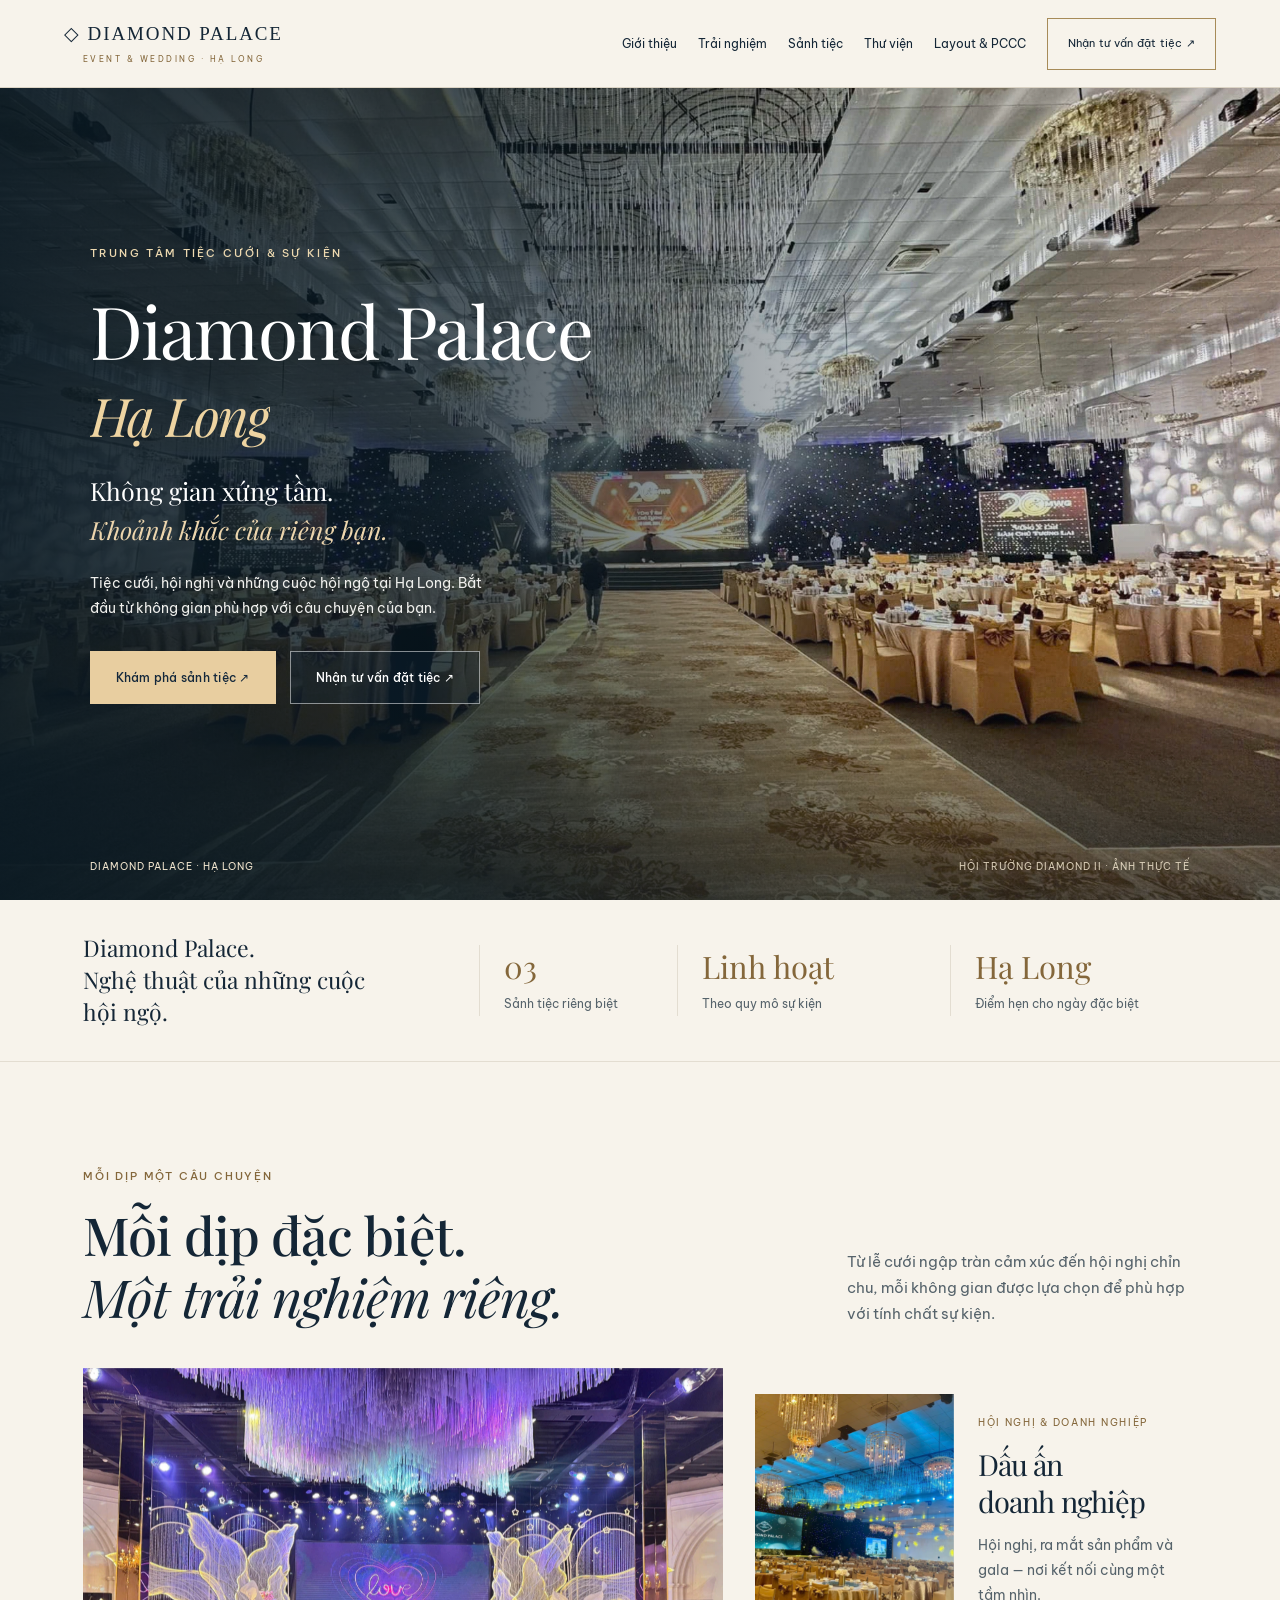
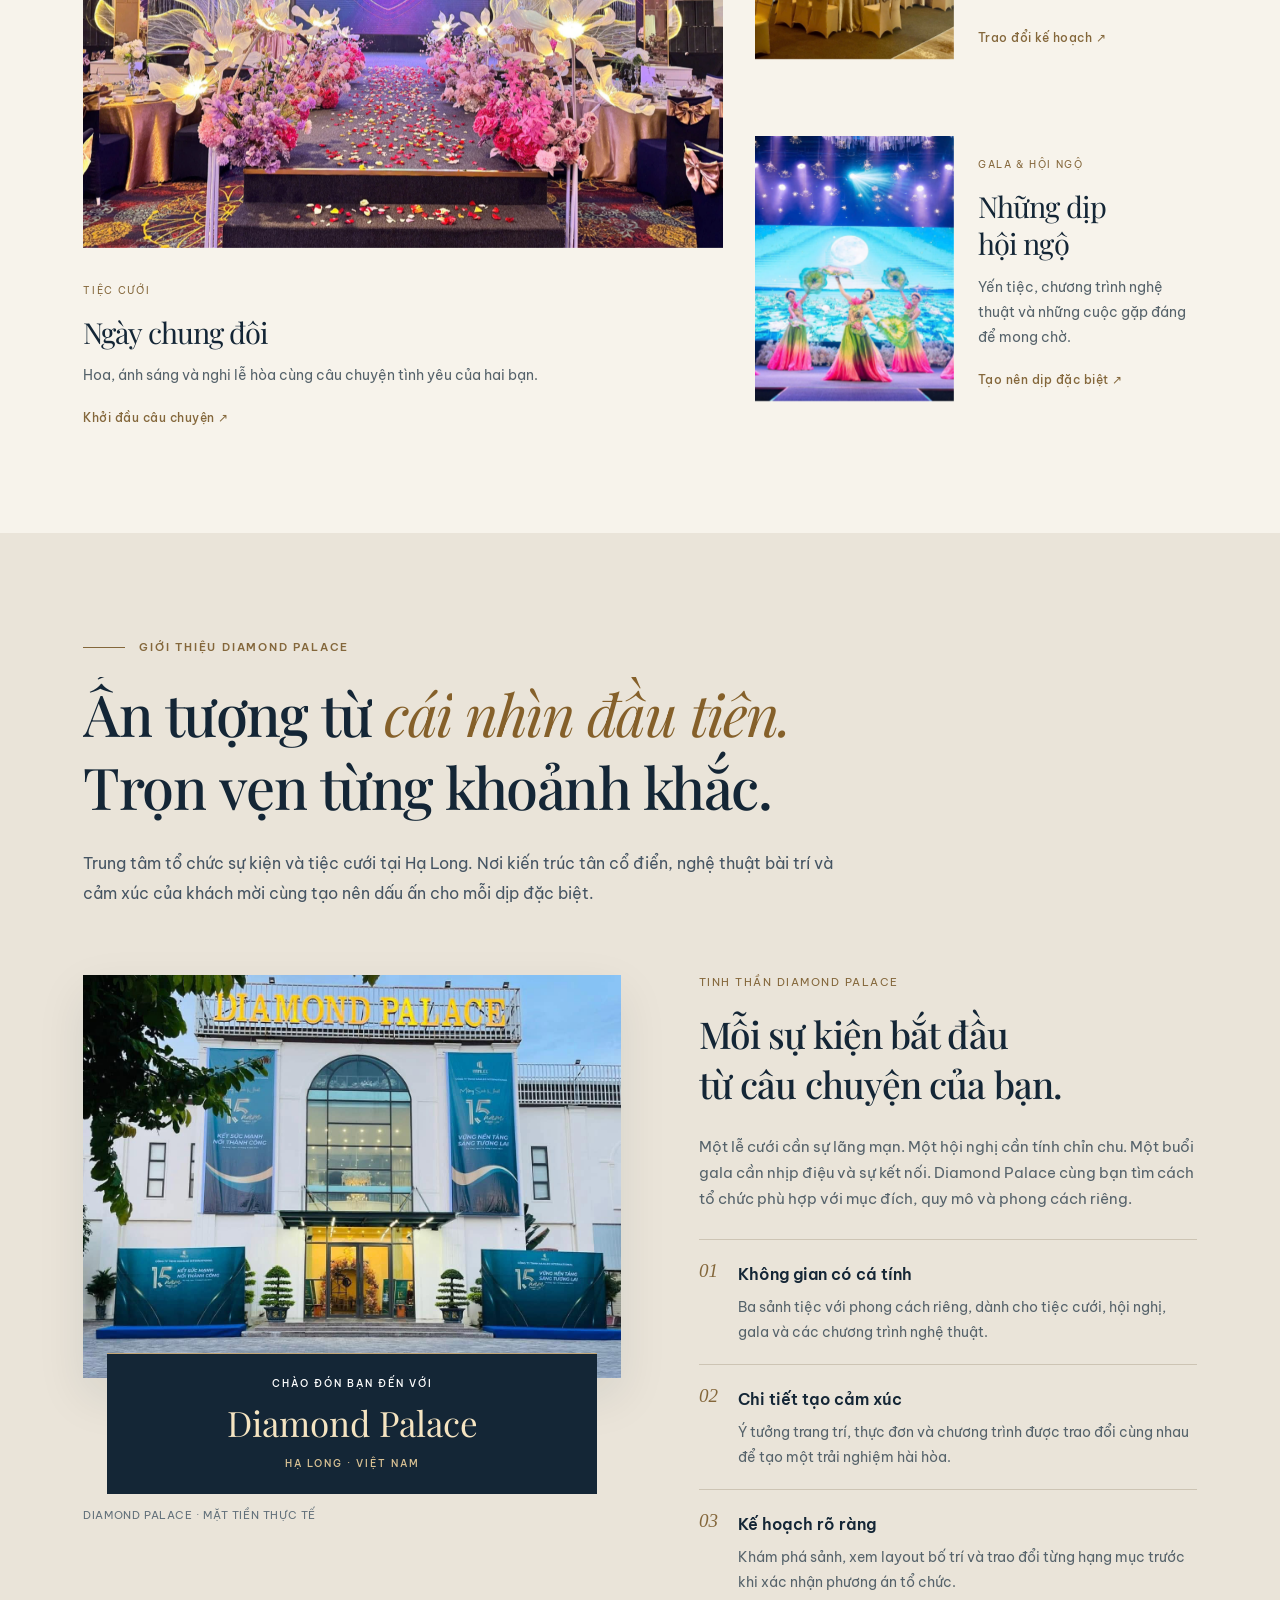
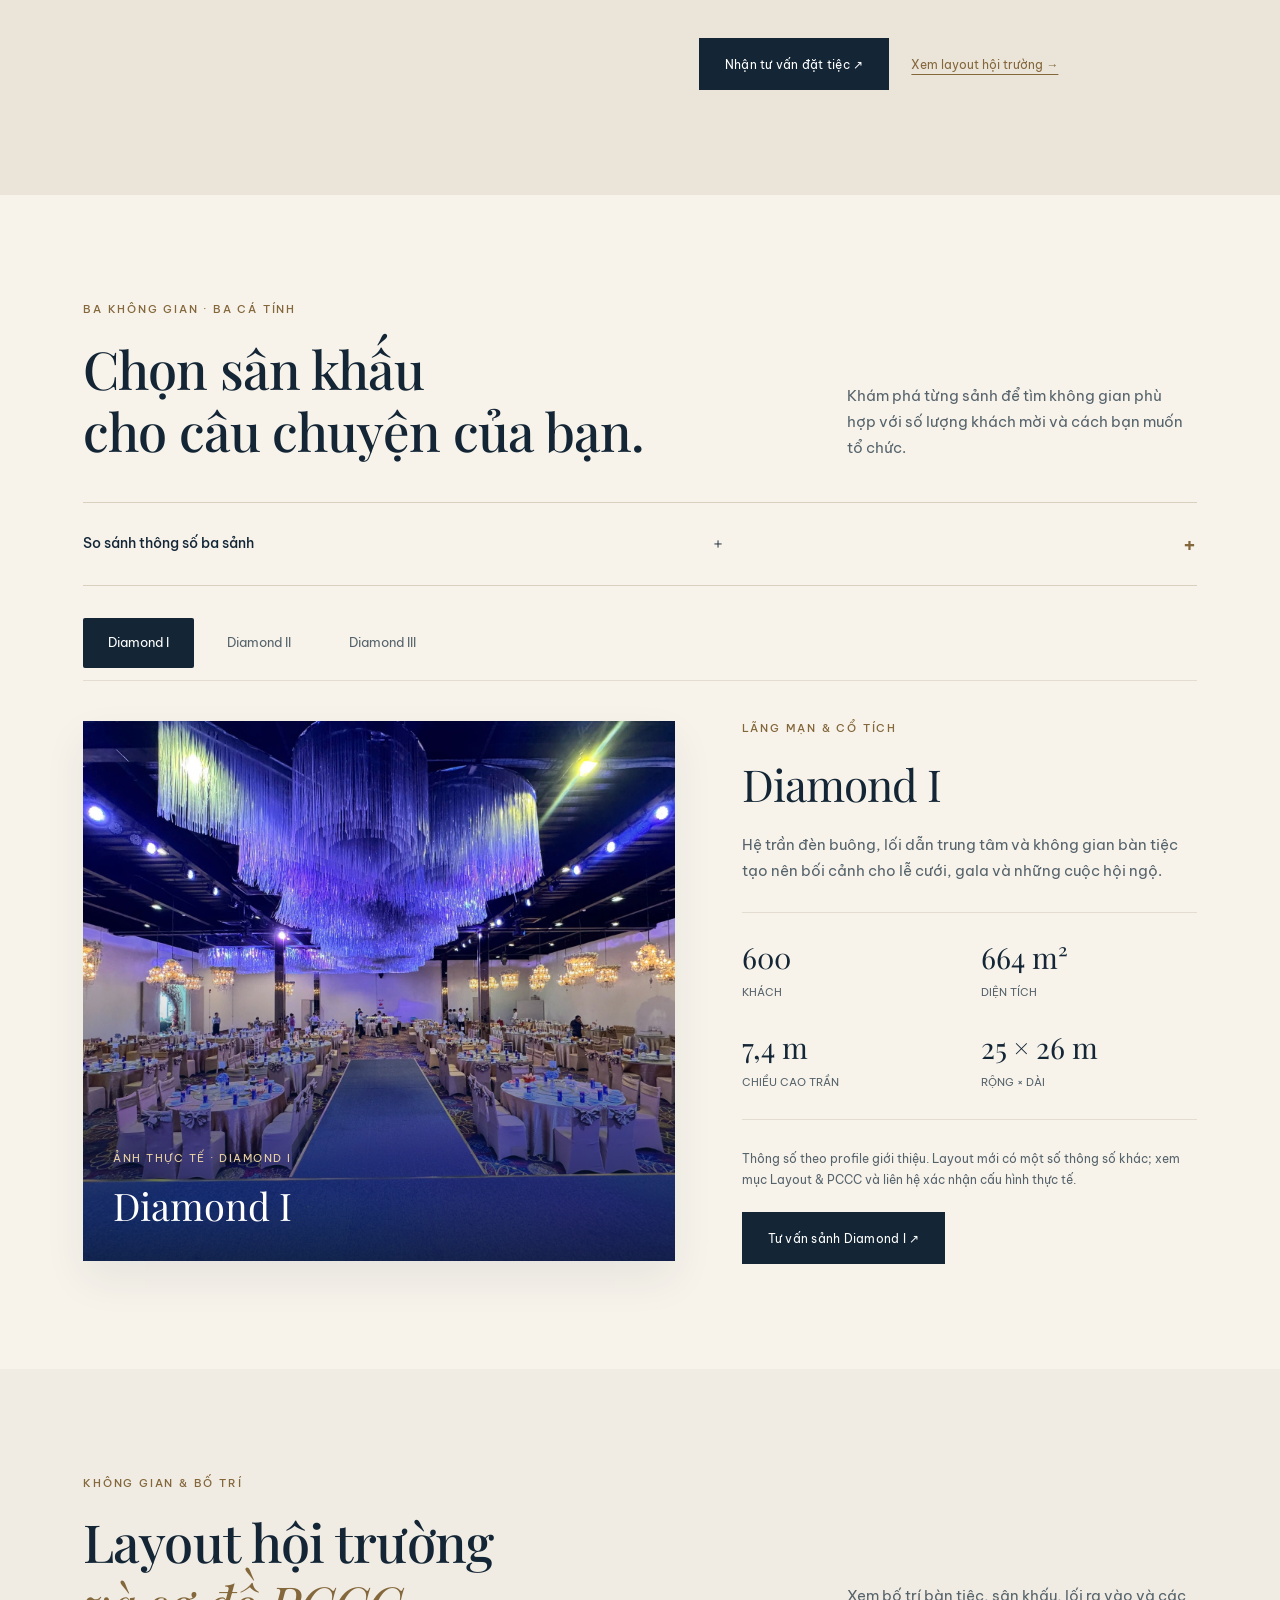
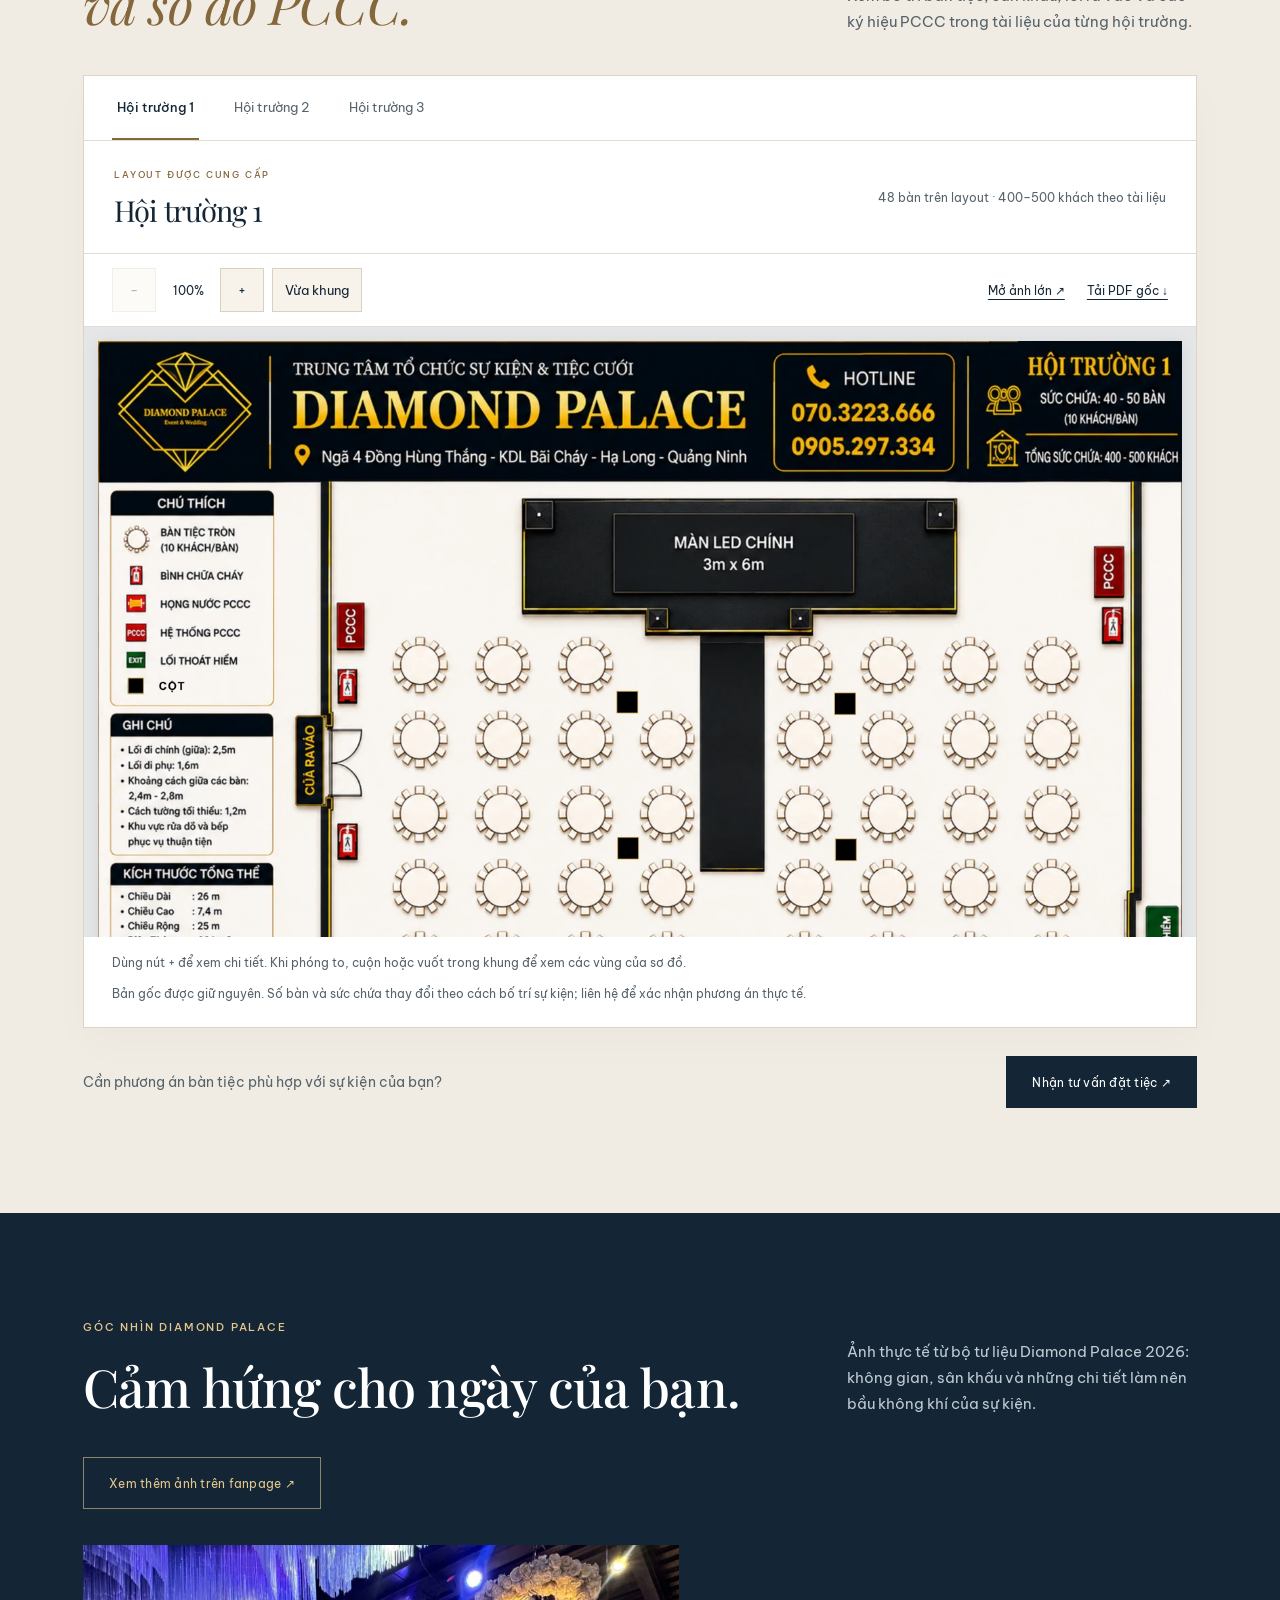
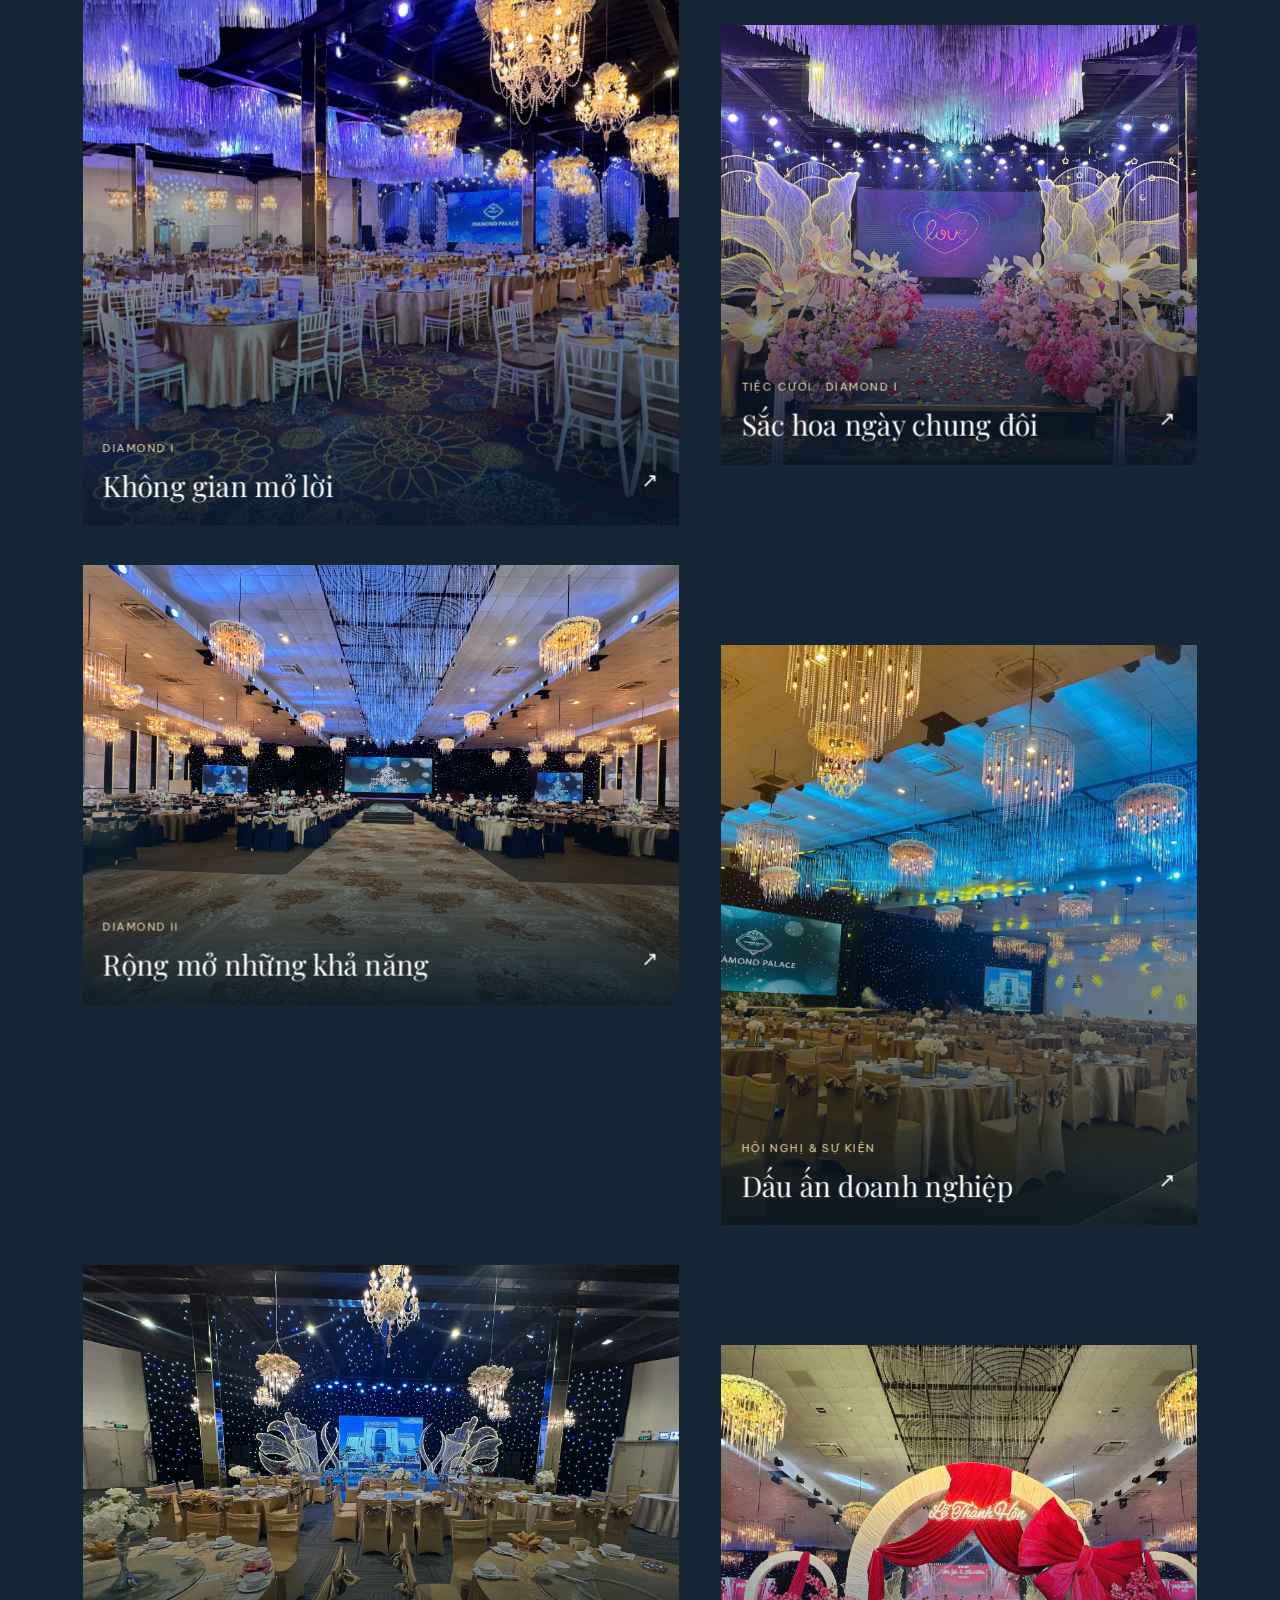
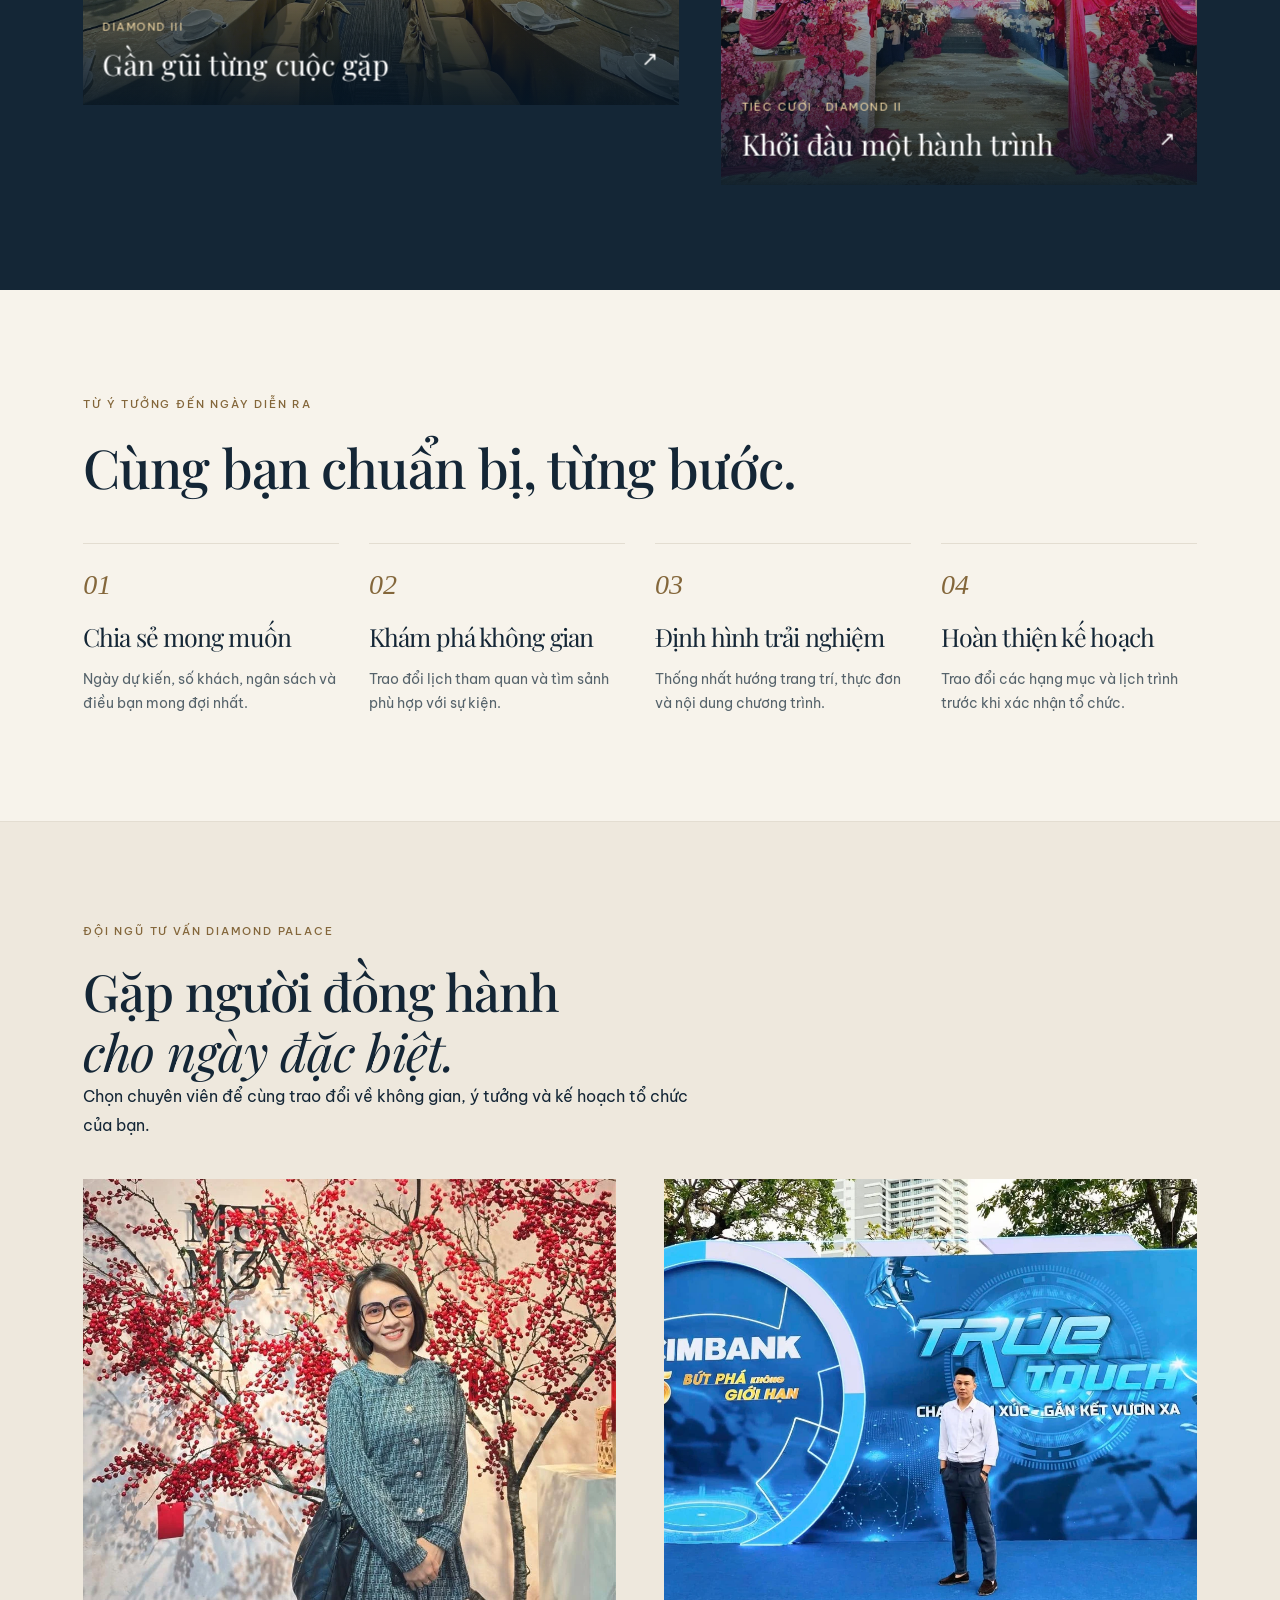
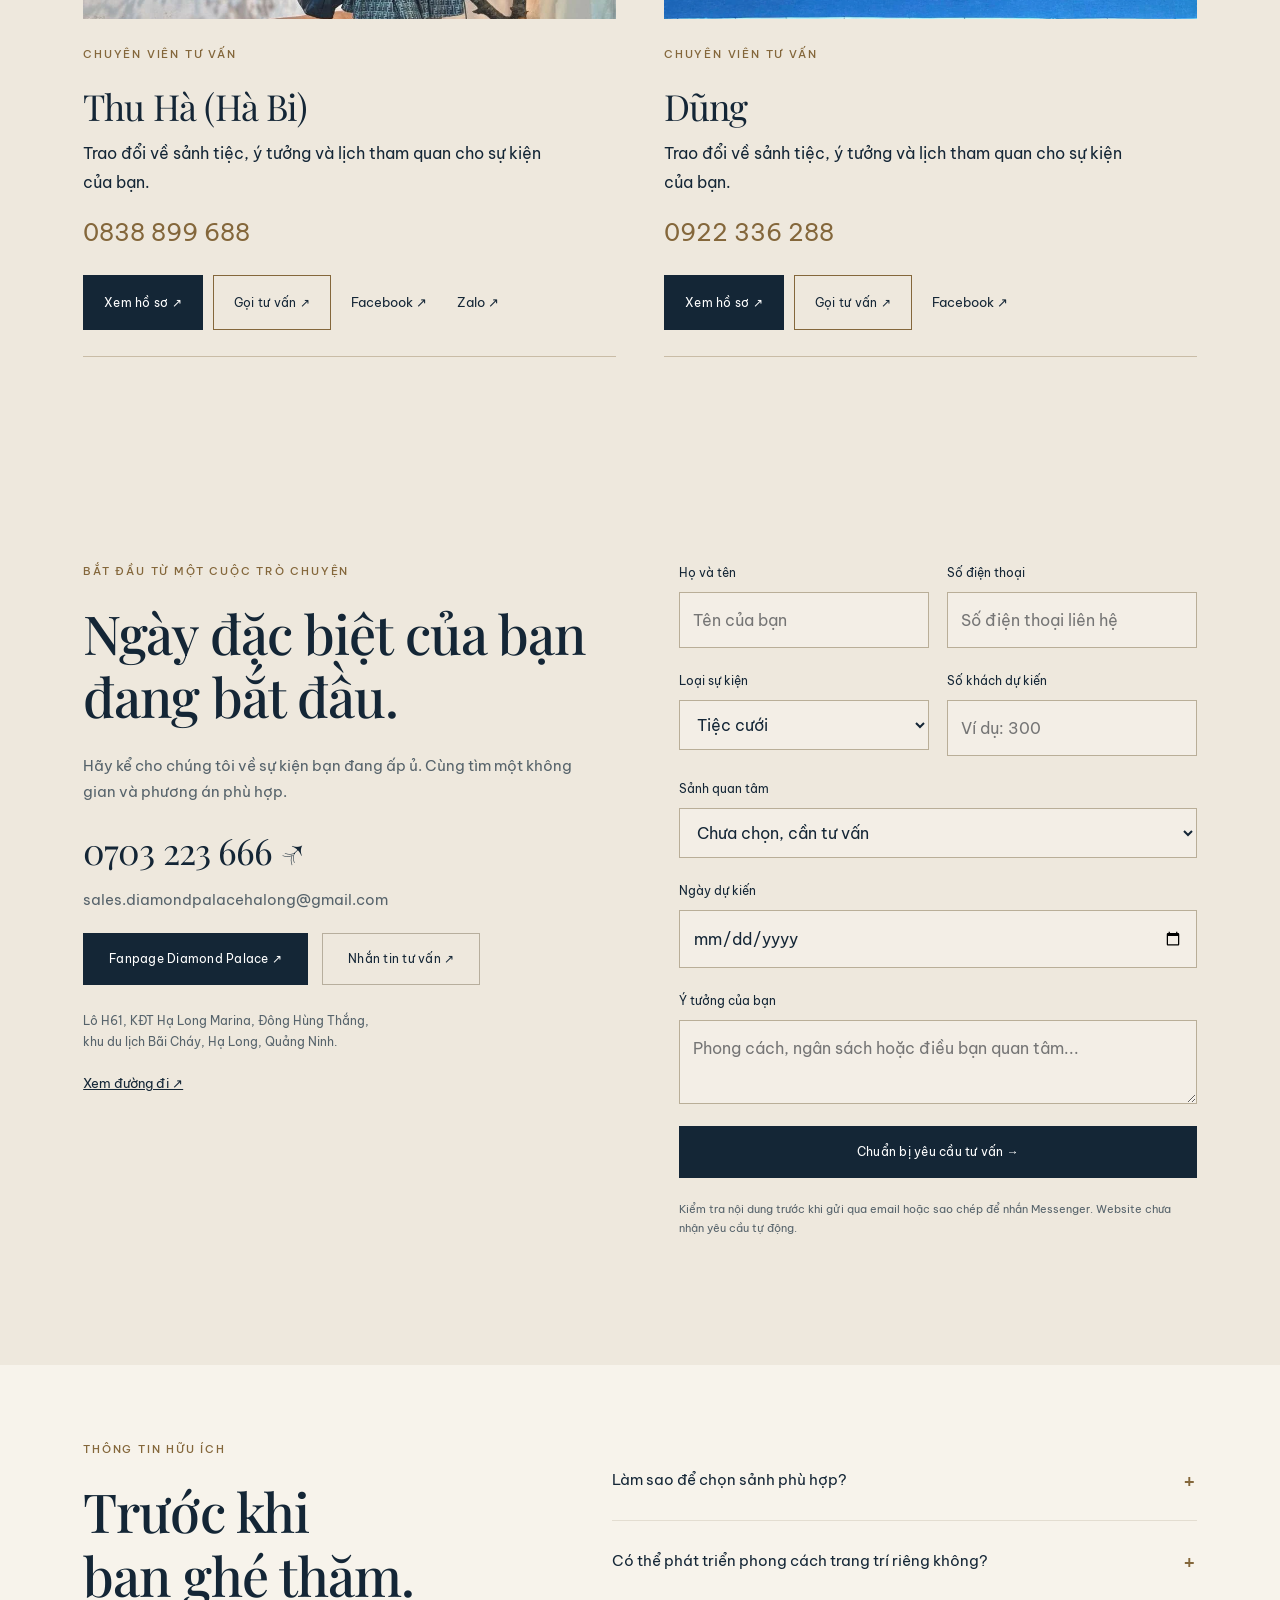
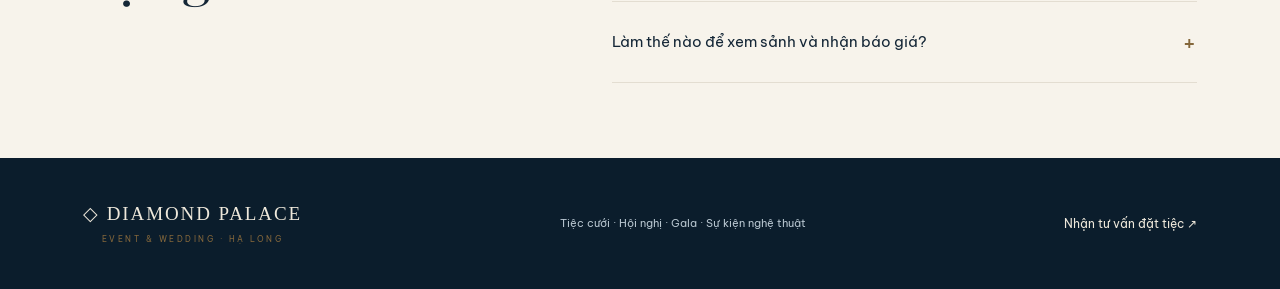
==== commit 5439b632: "Publish Dung consultant profile and team section" ====
--- a/index.html
+++ b/index.html
@@ -94,7 +94,7 @@
 <section class="story about-premium" id="about"><div class="wrap"><div class="about-heading"><div class="eyebrow">GIỚI THIỆU DIAMOND PALACE</div><h2>Ấn tượng từ <em>cái nhìn đầu tiên.</em><br>Trọn vẹn từng khoảnh khắc.</h2><p>Trung tâm tổ chức sự kiện và tiệc cưới tại Hạ Long. Nơi kiến trúc tân cổ điển, nghệ thuật bài trí và cảm xúc của khách mời cùng tạo nên dấu ấn cho mỗi dịp đặc biệt.</p></div><div class="about-editorial"><figure class="about-figure"><img src="assets/diamond-palace-facade.jpg" alt="Mặt tiền thực tế Diamond Palace với cửa kính vòm, bảng hiệu vàng và lối vào trung tâm" loading="lazy" width="1280" height="960"><figcaption>DIAMOND PALACE · MẶT TIỀN THỰC TẾ</figcaption><div class="about-image-title"><span>CHÀO ĐÓN BẠN ĐẾN VỚI</span>Diamond Palace<small>HẠ LONG · VIỆT NAM</small></div></figure><div class="about-content"><span class="about-index">TINH THẦN DIAMOND PALACE</span><h3>Mỗi sự kiện bắt đầu<br>từ câu chuyện của bạn.</h3><p>Một lễ cưới cần sự lãng mạn. Một hội nghị cần tính chỉn chu. Một buổi gala cần nhịp điệu và sự kết nối. Diamond Palace cùng bạn tìm cách tổ chức phù hợp với mục đích, quy mô và phong cách riêng.</p><div class="about-values"><article><span>01</span><div><h4>Không gian có cá tính</h4><p>Ba sảnh tiệc với phong cách riêng, dành cho tiệc cưới, hội nghị, gala và các chương trình nghệ thuật.</p></div></article><article><span>02</span><div><h4>Chi tiết tạo cảm xúc</h4><p>Ý tưởng trang trí, thực đơn và chương trình được trao đổi cùng nhau để tạo một trải nghiệm hài hòa.</p></div></article><article><span>03</span><div><h4>Kế hoạch rõ ràng</h4><p>Khám phá sảnh, xem layout bố trí và trao đổi từng hạng mục trước khi xác nhận phương án tổ chức.</p></div></article></div><div class="about-actions"><a class="btn" href="#contact">Nhận tư vấn đặt tiệc ↗</a><a class="about-text-link" href="#layouts">Xem layout hội trường →</a></div></div></div></div></section><section id="halls"><div class="wrap"><div class="section-top"><div><div class="eyebrow">BA KHÔNG GIAN · BA CÁ TÍNH</div><h2>Chọn sân khấu<br>cho câu chuyện của bạn.</h2></div><p>Khám phá từng sảnh để tìm không gian phù hợp với số lượng khách mời và cách bạn muốn tổ chức.</p></div><details class="hall-comparison-disclosure"><summary>So sánh thông số ba sảnh <span aria-hidden="true">＋</span></summary><div class="hall-compare"><h3>So sánh nhanh ba sảnh</h3><p>Thông số dưới đây theo profile giới thiệu. Sức chứa thực tế cần xác nhận theo layout bàn tiệc và chương trình.</p><div class="table-scroll"><table><caption>Thông số sảnh theo profile</caption><thead><tr><th scope="col">Sảnh</th><th scope="col">Khách theo profile</th><th scope="col">Diện tích</th><th scope="col">Trao đổi phương án</th></tr></thead><tbody><tr><th scope="row">Diamond I</th><td>600</td><td>664 m²</td><td><a href="#contact" data-select-hall="Diamond I">Tư vấn Diamond I →</a></td></tr><tr><th scope="row">Diamond II</th><td>1.200</td><td>1.200 m²</td><td><a href="#contact" data-select-hall="Diamond II">Tư vấn Diamond II →</a></td></tr><tr><th scope="row">Diamond III</th><td>200</td><td>364 m²</td><td><a href="#contact" data-select-hall="Diamond III">Tư vấn Diamond III →</a></td></tr></tbody></table></div><a href="#layouts">Đối chiếu layout & PCCC gốc →</a></div></details><div class="tabs" role="tablist" aria-label="Chọn sảnh"><button id="tab-0" role="tab" aria-controls="hall-panel" aria-selected="true" data-hall="0">Diamond I</button><button id="tab-1" role="tab" aria-controls="hall-panel" aria-selected="false" data-hall="1" tabindex="-1">Diamond II</button><button id="tab-2" role="tab" aria-controls="hall-panel" aria-selected="false" data-hall="2" tabindex="-1">Diamond III</button></div><div id="hall-panel" class="hall" role="tabpanel" aria-labelledby="tab-0"><div class="hall-visual"><div class="hall-caption"><small id="hall-visual-label">ẢNH THỰC TẾ · DIAMOND I</small><strong id="hall-photo-title">Diamond I</strong></div><img id="hall-image" src="assets/drive-hall-1.webp" alt="Không gian thực tế hội trường Diamond I" loading="lazy" width="1254" height="1254" decoding="async"></div><div><div class="eyebrow" id="hall-tag">LÃNG MẠN & CỔ TÍCH</div><h3 id="hall-name">Diamond I</h3><p id="hall-desc">Hệ trần đèn buông, lối dẫn trung tâm và không gian bàn tiệc tạo nên bối cảnh cho lễ cưới, gala và những cuộc hội ngộ.</p><div class="hall-stats"><div><strong id="hall-guests">600</strong><span>KHÁCH</span></div><div><strong id="hall-area">664 m²</strong><span>DIỆN TÍCH</span></div><div><strong id="hall-height">7,4 m</strong><span>CHIỀU CAO TRẦN</span></div><div><strong id="hall-size">25 × 26 m</strong><span>RỘNG × DÀI</span></div></div><p class="hall-note">Thông số theo profile giới thiệu. Layout mới có một số thông số khác; xem mục Layout & PCCC và liên hệ xác nhận cấu hình thực tế.</p><a href="#contact" class="btn" id="hall-cta">Tư vấn sảnh Diamond I ↗</a></div></div></div></section>
 <section id="layouts" class="layout-section"><div class="wrap"><div class="section-top"><div><div class="eyebrow">KHÔNG GIAN & BỐ TRÍ</div><h2>Layout hội trường<br><em>và sơ đồ PCCC.</em></h2></div><p>Xem bố trí bàn tiệc, sân khấu, lối ra vào và các ký hiệu PCCC trong tài liệu của từng hội trường.</p></div><div class="layout-shell"><div class="layout-tabs" role="tablist" aria-label="Chọn layout hội trường"><button id="plan-tab-1" role="tab" aria-selected="true" aria-controls="plan-panel" data-plan="1">Hội trường 1</button><button id="plan-tab-2" role="tab" aria-selected="false" aria-controls="plan-panel" tabindex="-1" data-plan="2">Hội trường 2</button><button id="plan-tab-3" role="tab" aria-selected="false" aria-controls="plan-panel" tabindex="-1" data-plan="3">Hội trường 3</button></div><div id="plan-panel" role="tabpanel" aria-labelledby="plan-tab-1"><div class="plan-summary"><div><span class="eyebrow">LAYOUT ĐƯỢC CUNG CẤP</span><h3 id="plan-title">Hội trường 1</h3></div><p id="plan-meta">48 bàn trên layout · 400–500 khách theo tài liệu</p></div><div class="plan-tools"><div class="zoom-controls" role="group" aria-label="Điều chỉnh độ phóng đại"><button type="button" id="plan-minus" aria-label="Thu nhỏ sơ đồ" disabled>−</button><output id="plan-zoom" aria-live="polite">100%</output><button type="button" id="plan-plus" aria-label="Phóng to sơ đồ">+</button><button type="button" id="plan-reset">Vừa khung</button></div><a id="plan-full" href="assets/pccc-plan-1.png" target="_blank" rel="noopener">Mở ảnh lớn ↗</a><a id="plan-download" href="documents/pccc-hoi-truong-1.pdf" download>Tải PDF gốc ↓</a></div><div class="plan-viewport" tabindex="0" role="region" aria-label="Sơ đồ hội trường có thể cuộn khi phóng to"><img id="plan-image" src="assets/pccc-preview-1.webp" alt="Sơ đồ bố trí và PCCC hội trường 1, giữ nguyên từ tài liệu cung cấp" loading="lazy" width="1600" height="1200" decoding="async"></div><p class="plan-help">Dùng nút + để xem chi tiết. Khi phóng to, cuộn hoặc vuốt trong khung để xem các vùng của sơ đồ.</p><p class="plan-note" id="plan-note">Bản gốc được giữ nguyên. Số bàn và sức chứa thay đổi theo cách bố trí sự kiện; liên hệ để xác nhận phương án thực tế.</p></div></div><div class="layout-bottom"><p>Cần phương án bàn tiệc phù hợp với sự kiện của bạn?</p><a href="#contact" class="btn">Nhận tư vấn đặt tiệc ↗</a></div></div></section><section class="gallery-section" id="gallery"><div class="wrap"><div class="section-top"><div><div class="eyebrow">GÓC NHÌN DIAMOND PALACE</div><h2>Cảm hứng cho ngày của bạn.</h2></div><p>Ảnh thực tế từ bộ tư liệu Diamond Palace 2026: không gian, sân khấu và những chi tiết làm nên bầu không khí của sự kiện.</p></div><a class="btn light" style="margin-bottom:24px" href="https://www.facebook.com/DiamondPalaceHaLong/photos" target="_blank" rel="noopener">Xem thêm ảnh trên fanpage ↗</a><div class="gallery"><button data-photo="drive-gallery-1" aria-label="Xem ảnh Không gian mở lời"><img src="assets/drive-gallery-1.webp" alt="Không gian mở lời, ảnh thực tế Diamond Palace" loading="lazy" width="1920" height="1440"><span><small>DIAMOND I</small>Không gian mở lời <b>↗</b></span></button><button data-photo="drive-wedding" aria-label="Xem ảnh Sắc hoa ngày chung đôi"><img src="assets/drive-wedding.webp" alt="Sắc hoa ngày chung đôi, ảnh thực tế Diamond Palace" loading="lazy" width="1920" height="1440"><span><small>TIỆC CƯỚI · DIAMOND I</small>Sắc hoa ngày chung đôi <b>↗</b></span></button><button data-photo="drive-hall-2" aria-label="Xem ảnh Rộng mở những khả năng"><img src="assets/drive-hall-2.webp" alt="Rộng mở những khả năng, ảnh thực tế Diamond Palace" loading="lazy" width="1920" height="1440"><span><small>DIAMOND II</small>Rộng mở những khả năng <b>↗</b></span></button><button data-photo="drive-corporate" aria-label="Xem ảnh Dấu ấn doanh nghiệp"><img src="assets/drive-corporate.webp" alt="Dấu ấn doanh nghiệp, ảnh thực tế Diamond Palace" loading="lazy" width="1920" height="1440"><span><small>HỘI NGHỊ & SỰ KIỆN</small>Dấu ấn doanh nghiệp <b>↗</b></span></button><button data-photo="drive-hall-3" aria-label="Xem ảnh Gần gũi từng cuộc gặp"><img src="assets/drive-hall-3.webp" alt="Gần gũi từng cuộc gặp, ảnh thực tế Diamond Palace" loading="lazy" width="1920" height="1440"><span><small>DIAMOND III</small>Gần gũi từng cuộc gặp <b>↗</b></span></button><button data-photo="drive-gallery-3" aria-label="Xem ảnh Khởi đầu một hành trình"><img src="assets/drive-gallery-3.webp" alt="Khởi đầu một hành trình, ảnh thực tế Diamond Palace" loading="lazy" width="1920" height="1440"><span><small>TIỆC CƯỚI · DIAMOND II</small>Khởi đầu một hành trình <b>↗</b></span></button></div></div></section>
 <section class="process"><div class="wrap"><div class="eyebrow">TỪ Ý TƯỞNG ĐẾN NGÀY DIỄN RA</div><h2>Cùng bạn chuẩn bị, từng bước.</h2><div class="steps"><article><span>01</span><h3>Chia sẻ mong muốn</h3><p>Ngày dự kiến, số khách, ngân sách và điều bạn mong đợi nhất.</p></article><article><span>02</span><h3>Khám phá không gian</h3><p>Trao đổi lịch tham quan và tìm sảnh phù hợp với sự kiện.</p></article><article><span>03</span><h3>Định hình trải nghiệm</h3><p>Thống nhất hướng trang trí, thực đơn và nội dung chương trình.</p></article><article><span>04</span><h3>Hoàn thiện kế hoạch</h3><p>Trao đổi các hạng mục và lịch trình trước khi xác nhận tổ chức.</p></article></div></div></section>
-<section class="advisor-section" id="consultant"><div class="wrap advisor-grid"><figure class="advisor-portrait"><img src="assets/advisor-thu-ha.webp" alt="Thu Hà, chuyên viên tư vấn Diamond Palace" width="960" height="960" loading="lazy"><figcaption>THU HÀ · DIAMOND PALACE HẠ LONG</figcaption></figure><div class="advisor-copy"><div class="eyebrow">GẶP CHUYÊN VIÊN TƯ VẤN</div><h2>Thu Hà <em>(Hà Bi)</em></h2><div class="advisor-role">TƯ VẤN TIỆC CƯỚI & SỰ KIỆN</div><p>Mỗi ngày đặc biệt đều bắt đầu từ một cuộc trò chuyện. Trao đổi cùng Thu Hà về sảnh tiệc, ý tưởng tổ chức và những điều bạn mong đợi tại Diamond Palace.</p><p class="advisor-phone"><a href="tel:0838899688">0838 899 688</a></p><div class="advisor-actions"><a class="btn" href="tel:0838899688">Gọi Hà Bi ↗</a><a class="btn light" href="https://zalo.me/0838899688" target="_blank" rel="noopener noreferrer">Chat Zalo ↗</a><a class="btn" href="chuyen-vien-tu-van.html">Xem hồ sơ Thu Hà ↗</a><a class="btn light" href="https://www.facebook.com/ha.buithu.2019" target="_blank" rel="noopener noreferrer">Liên hệ qua Facebook ↗</a></div></div></div></section><section class="contact" id="contact"><div class="wrap contact-grid"><div><div class="eyebrow">BẮT ĐẦU TỪ MỘT CUỘC TRÒ CHUYỆN</div><h2>Ngày đặc biệt của bạn<br>đang bắt đầu.</h2><p>Hãy kể cho chúng tôi về sự kiện bạn đang ấp ủ. Cùng tìm một không gian và phương án phù hợp.</p><a class="phone" href="tel:0703223666">0703 223 666 ↗</a><p><a href="mailto:sales.diamondpalacehalong@gmail.com">sales.diamondpalacehalong@gmail.com</a></p><div style="display:flex;gap:14px;flex-wrap:wrap;margin-top:20px"><a class="btn" href="https://www.facebook.com/DiamondPalaceHaLong" target="_blank" rel="noopener">Fanpage Diamond Palace ↗</a><a class="btn light" href="https://m.me/DiamondPalaceHaLong" target="_blank" rel="noopener">Nhắn tin tư vấn ↗</a></div><address>Lô H61, KĐT Hạ Long Marina, Đông Hùng Thắng,<br>khu du lịch Bãi Cháy, Hạ Long, Quảng Ninh.</address><a href="https://www.google.com/maps/search/?api=1&query=Diamond+Palace+Ha+Long" target="_blank" rel="noopener" style="display:inline-block;margin-top:20px;font-size:13px;text-decoration:underline">Xem đường đi ↗</a></div><form id="inquiry" action="#contact" method="dialog"><noscript><p>Vui lòng gọi 0703 223 666 hoặc nhắn Messenger để được tư vấn.</p></noscript><label>Họ và tên<input name="name" autocomplete="name" required placeholder="Tên của bạn"></label><label>Số điện thoại<input name="phone" type="tel" autocomplete="tel" required placeholder="Số điện thoại liên hệ"></label><label>Loại sự kiện<select name="type"><option>Tiệc cưới</option><option>Hội nghị / Hội thảo</option><option>Gala / Sự kiện doanh nghiệp</option><option>Yến tiệc / Sự kiện khác</option></select></label><label>Số khách dự kiến<input name="guests" type="number" min="1" placeholder="Ví dụ: 300"></label><label class="full">Sảnh quan tâm<select name="hall"><option>Chưa chọn, cần tư vấn</option><option>Diamond I</option><option>Diamond II</option><option>Diamond III</option></select></label><label class="full">Ngày dự kiến<input name="date" type="date"></label><label class="full">Ý tưởng của bạn<textarea name="message" rows="2" placeholder="Phong cách, ngân sách hoặc điều bạn quan tâm..."></textarea></label><button class="btn full" type="submit">Chuẩn bị yêu cầu tư vấn →</button><p class="form-note full">Kiểm tra nội dung trước khi gửi qua email hoặc sao chép để nhắn Messenger. Website chưa nhận yêu cầu tự động.</p><div id="inquiry-review" class="full" hidden><h3>Yêu cầu của bạn</h3><textarea id="inquiry-summary" rows="8" readonly aria-label="Nội dung yêu cầu tư vấn"></textarea><div class="review-actions"><a id="send-inquiry-email" class="btn">Gửi qua email ↗</a><button id="copy-inquiry" type="button" class="btn light">Sao chép nội dung</button><a class="btn light" href="https://m.me/DiamondPalaceHaLong" target="_blank" rel="noopener">Mở Messenger ↗</a></div><p>Với Messenger: sao chép nội dung, mở cuộc trò chuyện và dán để gửi. Chỉ cung cấp thông tin cần thiết cho việc tư vấn.</p></div><p id="form-status" class="full" role="status"></p></form></div></section>
+<section class="advisor-section" id="consultant"><div class="wrap"><div class="eyebrow">ĐỘI NGŨ TƯ VẤN DIAMOND PALACE</div><h2>Gặp người đồng hành<br><em>cho ngày đặc biệt.</em></h2><p class="consultant-intro">Chọn chuyên viên để cùng trao đổi về không gian, ý tưởng và kế hoạch tổ chức của bạn.</p><div class="consultant-team"><article class="consultant-card"><a class="consultant-photo " href="chuyen-vien-tu-van.html" aria-label="Xem hồ sơ Thu Hà (Hà Bi)"><img src="assets/advisor-thu-ha.webp" alt="Thu Hà (Hà Bi), chuyên viên tư vấn Diamond Palace" loading="lazy" width="600" height="750"></a><div class="consultant-info"><div class="eyebrow">CHUYÊN VIÊN TƯ VẤN</div><h3><a href="chuyen-vien-tu-van.html">Thu Hà (Hà Bi)</a></h3><p>Trao đổi về sảnh tiệc, ý tưởng và lịch tham quan cho sự kiện của bạn.</p><a class="consultant-tel" href="tel:0838899688">0838 899 688</a><div class="advisor-actions"><a class="btn" href="chuyen-vien-tu-van.html">Xem hồ sơ ↗</a><a class="btn light" href="tel:0838899688">Gọi tư vấn ↗</a><a class="consultant-facebook" href="https://www.facebook.com/ha.buithu.2019" target="_blank" rel="noopener noreferrer">Facebook ↗</a><a class="consultant-facebook" href="https://zalo.me/0838899688" target="_blank" rel="noopener noreferrer">Zalo ↗</a></div></div></article><article class="consultant-card"><a class="consultant-photo consultant-dung" href="chuyen-vien-dung.html" aria-label="Xem hồ sơ Dũng"><img src="assets/advisor-dung.webp" alt="Dũng, chuyên viên tư vấn Diamond Palace" loading="lazy" width="600" height="750"></a><div class="consultant-info"><div class="eyebrow">CHUYÊN VIÊN TƯ VẤN</div><h3><a href="chuyen-vien-dung.html">Dũng</a></h3><p>Trao đổi về sảnh tiệc, ý tưởng và lịch tham quan cho sự kiện của bạn.</p><a class="consultant-tel" href="tel:0922336288">0922 336 288</a><div class="advisor-actions"><a class="btn" href="chuyen-vien-dung.html">Xem hồ sơ ↗</a><a class="btn light" href="tel:0922336288">Gọi tư vấn ↗</a><a class="consultant-facebook" href="https://www.facebook.com/tran.dung.919705" target="_blank" rel="noopener noreferrer">Facebook ↗</a></div></div></article></div></div></section><section class="contact" id="contact"><div class="wrap contact-grid"><div><div class="eyebrow">BẮT ĐẦU TỪ MỘT CUỘC TRÒ CHUYỆN</div><h2>Ngày đặc biệt của bạn<br>đang bắt đầu.</h2><p>Hãy kể cho chúng tôi về sự kiện bạn đang ấp ủ. Cùng tìm một không gian và phương án phù hợp.</p><a class="phone" href="tel:0703223666">0703 223 666 ↗</a><p><a href="mailto:sales.diamondpalacehalong@gmail.com">sales.diamondpalacehalong@gmail.com</a></p><div style="display:flex;gap:14px;flex-wrap:wrap;margin-top:20px"><a class="btn" href="https://www.facebook.com/DiamondPalaceHaLong" target="_blank" rel="noopener">Fanpage Diamond Palace ↗</a><a class="btn light" href="https://m.me/DiamondPalaceHaLong" target="_blank" rel="noopener">Nhắn tin tư vấn ↗</a></div><address>Lô H61, KĐT Hạ Long Marina, Đông Hùng Thắng,<br>khu du lịch Bãi Cháy, Hạ Long, Quảng Ninh.</address><a href="https://www.google.com/maps/search/?api=1&query=Diamond+Palace+Ha+Long" target="_blank" rel="noopener" style="display:inline-block;margin-top:20px;font-size:13px;text-decoration:underline">Xem đường đi ↗</a></div><form id="inquiry" action="#contact" method="dialog"><noscript><p>Vui lòng gọi 0703 223 666 hoặc nhắn Messenger để được tư vấn.</p></noscript><label>Họ và tên<input name="name" autocomplete="name" required placeholder="Tên của bạn"></label><label>Số điện thoại<input name="phone" type="tel" autocomplete="tel" required placeholder="Số điện thoại liên hệ"></label><label>Loại sự kiện<select name="type"><option>Tiệc cưới</option><option>Hội nghị / Hội thảo</option><option>Gala / Sự kiện doanh nghiệp</option><option>Yến tiệc / Sự kiện khác</option></select></label><label>Số khách dự kiến<input name="guests" type="number" min="1" placeholder="Ví dụ: 300"></label><label class="full">Sảnh quan tâm<select name="hall"><option>Chưa chọn, cần tư vấn</option><option>Diamond I</option><option>Diamond II</option><option>Diamond III</option></select></label><label class="full">Ngày dự kiến<input name="date" type="date"></label><label class="full">Ý tưởng của bạn<textarea name="message" rows="2" placeholder="Phong cách, ngân sách hoặc điều bạn quan tâm..."></textarea></label><button class="btn full" type="submit">Chuẩn bị yêu cầu tư vấn →</button><p class="form-note full">Kiểm tra nội dung trước khi gửi qua email hoặc sao chép để nhắn Messenger. Website chưa nhận yêu cầu tự động.</p><div id="inquiry-review" class="full" hidden><h3>Yêu cầu của bạn</h3><textarea id="inquiry-summary" rows="8" readonly aria-label="Nội dung yêu cầu tư vấn"></textarea><div class="review-actions"><a id="send-inquiry-email" class="btn">Gửi qua email ↗</a><button id="copy-inquiry" type="button" class="btn light">Sao chép nội dung</button><a class="btn light" href="https://m.me/DiamondPalaceHaLong" target="_blank" rel="noopener">Mở Messenger ↗</a></div><p>Với Messenger: sao chép nội dung, mở cuộc trò chuyện và dán để gửi. Chỉ cung cấp thông tin cần thiết cho việc tư vấn.</p></div><p id="form-status" class="full" role="status"></p></form></div></section>
 <section class="faq"><div class="wrap faq-grid"><div><div class="eyebrow">THÔNG TIN HỮU ÍCH</div><h2>Trước khi<br>bạn ghé thăm.</h2></div><div><details><summary>Làm sao để chọn sảnh phù hợp?</summary><p>Hãy bắt đầu từ số lượng khách, loại sự kiện và cách bố trí mong muốn. Diamond I có sức chứa theo hồ sơ 600 khách, Diamond II 1.200 khách và Diamond III 200 khách. Liên hệ để trao đổi cấu hình cụ thể.</p></details><details><summary>Có thể phát triển phong cách trang trí riêng không?</summary><p>Bạn có thể chia sẻ bảng màu, hình ảnh tham khảo và ý tưởng. Đội ngũ tư vấn sẽ trao đổi phương án, phạm vi thực hiện và chi phí cho từng hạng mục.</p></details><details><summary>Làm thế nào để xem sảnh và nhận báo giá?</summary><p>Gọi 0703 223 666 hoặc soạn email từ biểu mẫu để trao đổi lịch tham quan, tình trạng sảnh và báo giá theo ngày, quy mô cùng các hạng mục bạn cần.</p></details></div></div></section></main><footer><div class="wrap footer-row"><a class="brand" href="#">◇ DIAMOND PALACE<small>EVENT & WEDDING · HẠ LONG</small></a><p>Tiệc cưới · Hội nghị · Gala · Sự kiện nghệ thuật</p><a href="#contact" style="font-size:12px">Nhận tư vấn đặt tiệc ↗</a></div></footer><a href="tel:0703223666" class="mobile-call">Gọi tư vấn · 0703 223 666</a><button class="to-top" aria-label="Về đầu trang" type="button">↑</button><dialog id="lightbox" aria-label="Xem ảnh không gian"><button id="close-photo">Đóng ×</button><img id="large-photo" alt=""><div class="lightbox-toolbar"><button type="button" id="previous-photo" aria-label="Ảnh trước">←</button><p id="photo-caption" aria-live="polite"></p><button type="button" id="next-photo" aria-label="Ảnh tiếp theo">→</button></div></dialog><script>
 const menu=document.querySelector('.menu'),nav=document.querySelector('nav');menu.onclick=()=>{const open=nav.classList.toggle('open');menu.setAttribute('aria-expanded',open)};nav.querySelectorAll('a').forEach(a=>a.onclick=()=>{nav.classList.remove('open');menu.setAttribute('aria-expanded','false')});
 const halls=[{name:'Diamond I',tag:'LÃNG MẠN & CỔ TÍCH',image:'drive-hall-1',guests:'600',area:'664 m²',height:'7,4 m',size:'25 × 26 m',desc:'Hệ trần đèn buông, lối dẫn trung tâm và không gian bàn tiệc tạo nên bối cảnh cho lễ cưới, gala và những cuộc hội ngộ.'},{name:'Diamond II',tag:'LỘNG LẪY & RỘNG MỞ',image:'drive-hall-2',guests:'1.200',area:'1.200 m²',height:'10,6 m',size:'28 × 43 m',desc:'Không gian rộng mở với hệ đèn trần, sân khấu và nhiều phương án bố trí bàn tiệc, hội nghị. Trao đổi layout để lựa chọn cấu hình phù hợp.'},{name:'Diamond III',tag:'ẤM CÚNG & GẦN GŨI',image:'drive-hall-3',guests:'200',area:'364 m²',height:'7,4 m',size:'14 × 26 m',desc:'Không gian cho gala, yến tiệc và tiệc cá nhân. Trần cao kết hợp sân khấu có màn hình LED P5 tạo điểm tập trung cho chương trình.'}];
--- a/assets/advisor.css
+++ b/assets/advisor.css
@@ -4,3 +4,5 @@
 .advisor-portrait img{height:auto}.advisor-actions .btn.light{color:#142636;border-color:#84673b;background:transparent}
 
 .advisor-phone{margin:22px 0 0;font-size:25px;color:#84673b}.advisor-copy h1 em,.advisor-copy h2 em{font-size:.48em;display:block;margin-top:10px}.advisor-actions{gap:10px}.advisor-actions .btn{font-size:12px;padding:16px 20px}
+
+.consultant-team{display:grid;grid-template-columns:1fr 1fr;gap:48px;margin-top:40px}.consultant-card{min-width:0}.consultant-photo{display:block;overflow:hidden;background:#d5cbbd}.consultant-photo img{display:block;width:100%;height:440px;object-fit:cover;object-position:55% 40%;transition:transform .5s ease}.consultant-dung img{object-position:60% 50%}.consultant-info{padding:26px 0;border-bottom:1px solid #c9bca6}.consultant-info h3{font-family:'Playfair Display',serif;font-size:36px;margin:12px 0}.consultant-info p{line-height:1.8;max-width:500px}.consultant-tel{font-size:24px;color:#84673b;display:inline-block;margin-top:14px}.consultant-facebook{align-self:center;font-size:13px;padding:10px}.consultant-intro{max-width:650px;line-height:1.8}.advisor-dung img{object-position:60% center}.consultant-team .advisor-actions{margin-top:22px}.advisor-section h2{font-family:'Playfair Display',serif;font-size:clamp(36px,4vw,56px);line-height:1.18}@media(hover:hover) and (prefers-reduced-motion:no-preference){.consultant-photo:hover img{transform:scale(1.025)}}@media(max-width:760px){.consultant-team{grid-template-columns:1fr;gap:40px}.consultant-photo img{height:380px}.consultant-info h3{font-size:32px}}
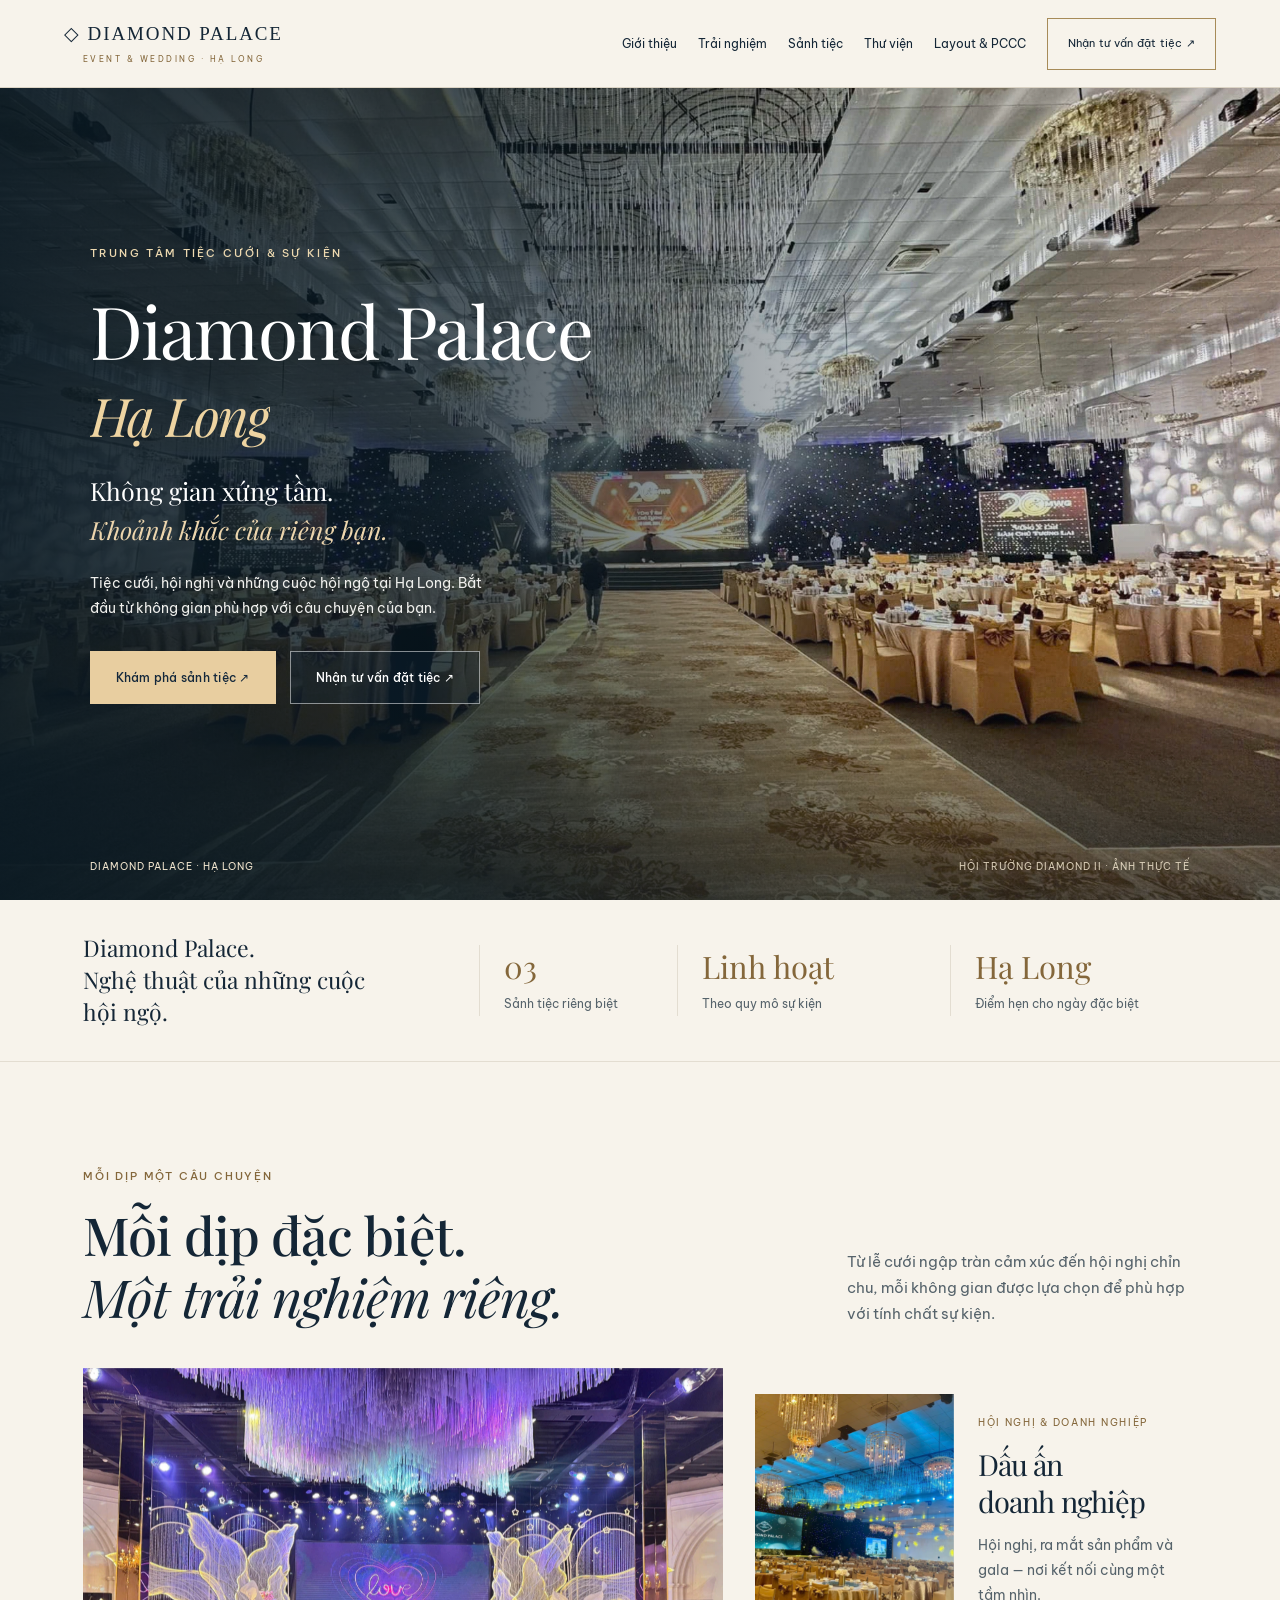
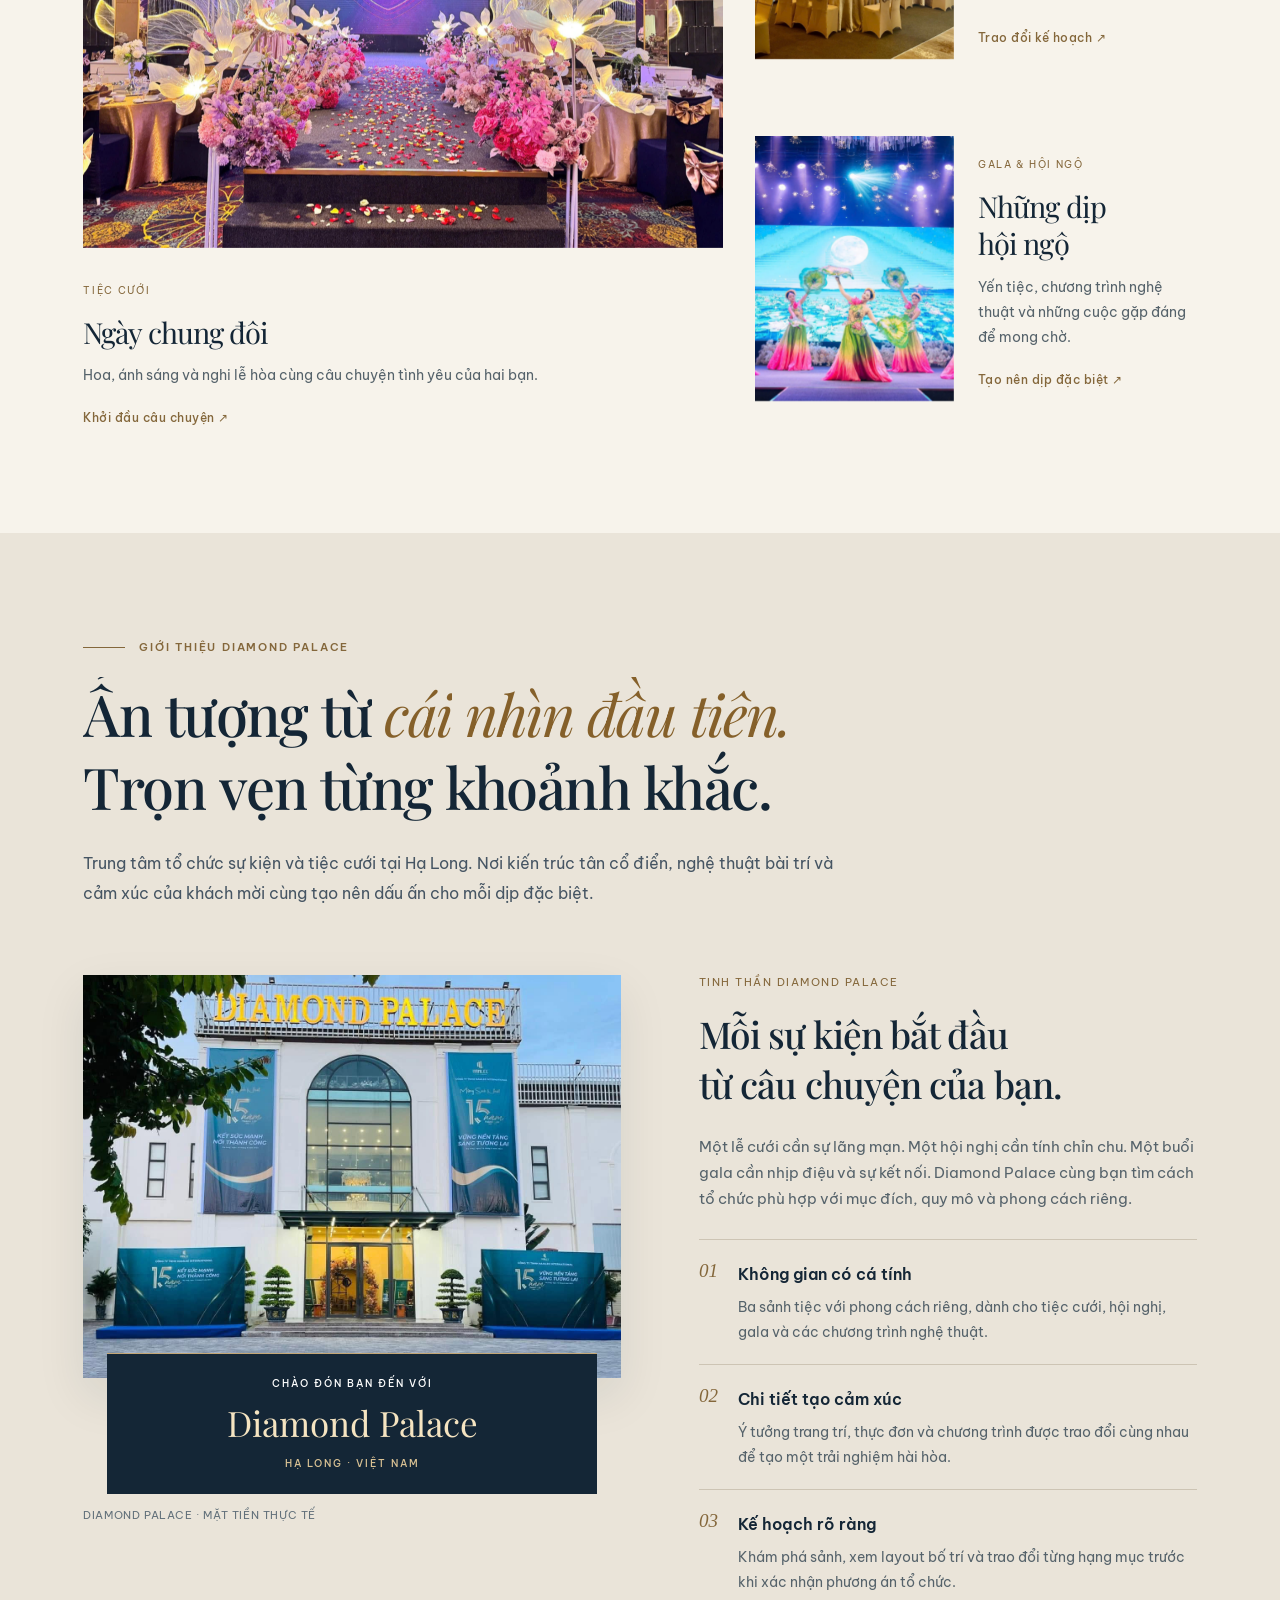
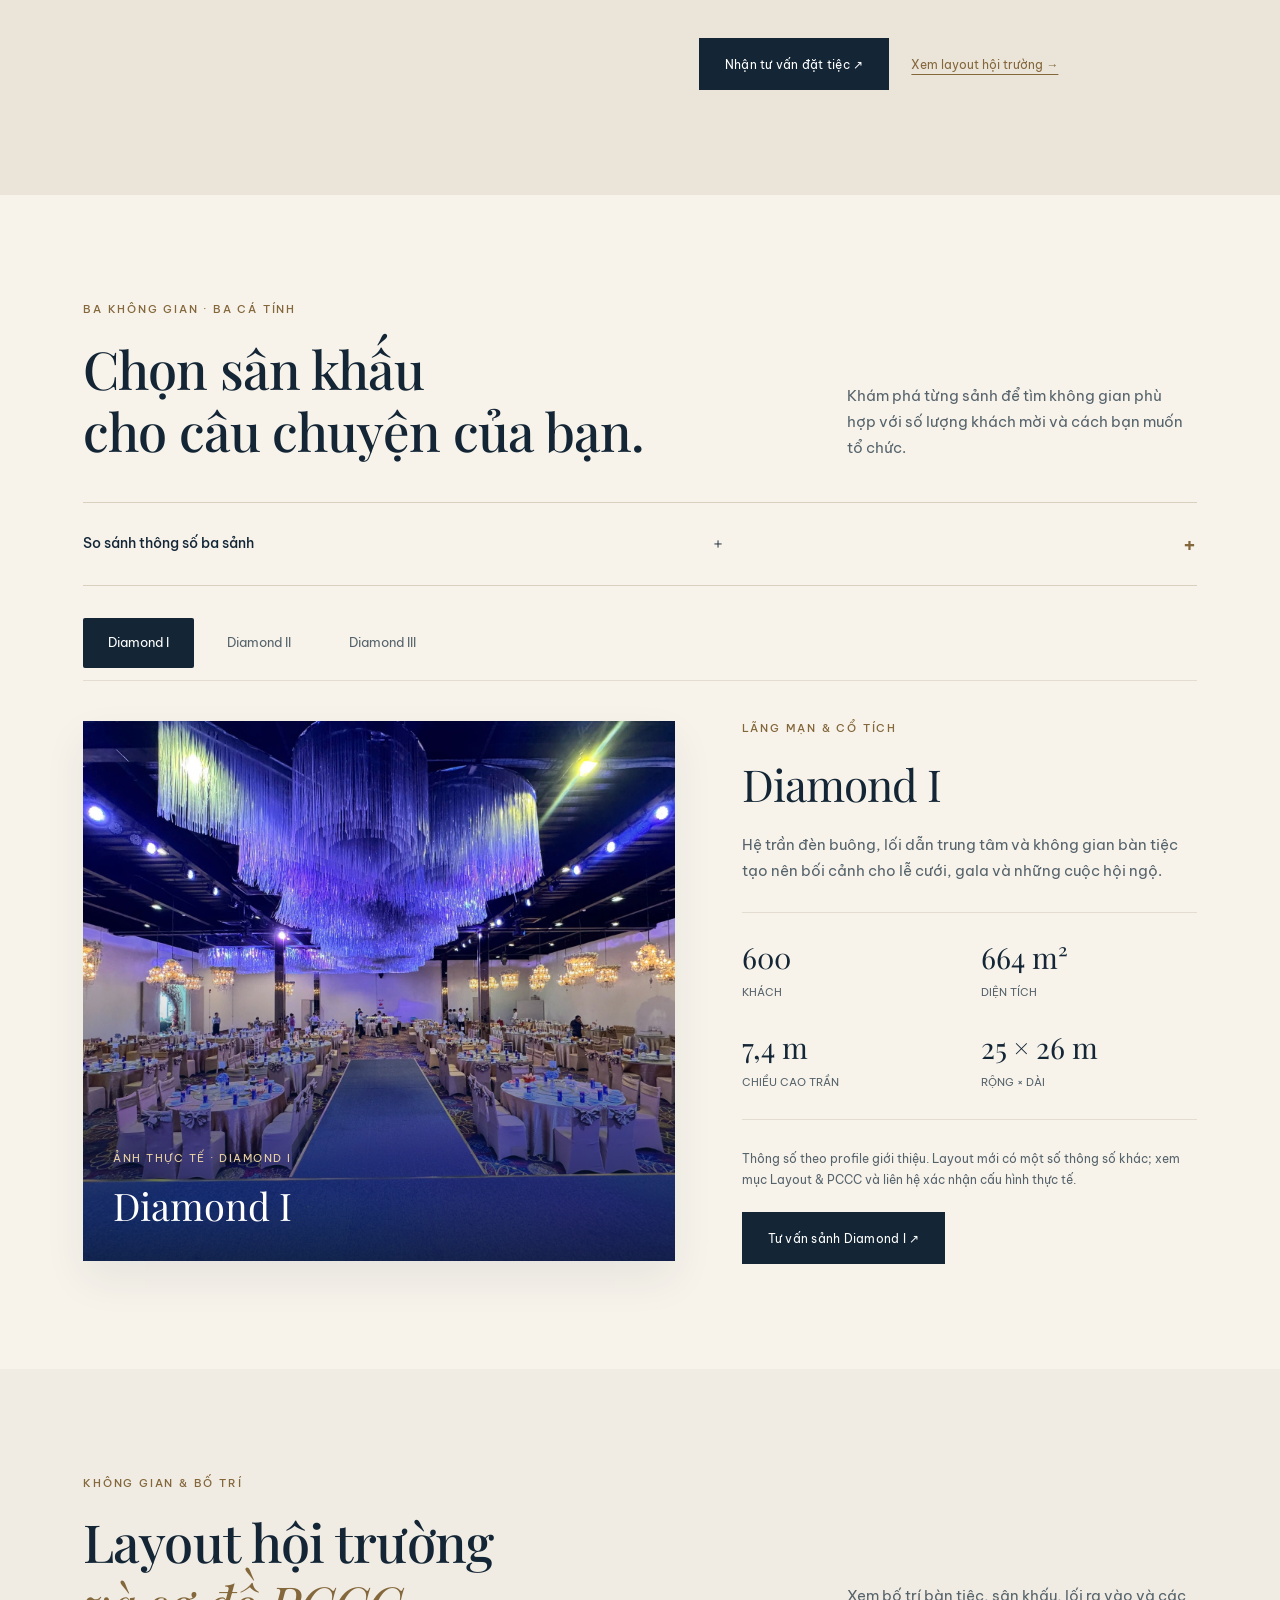
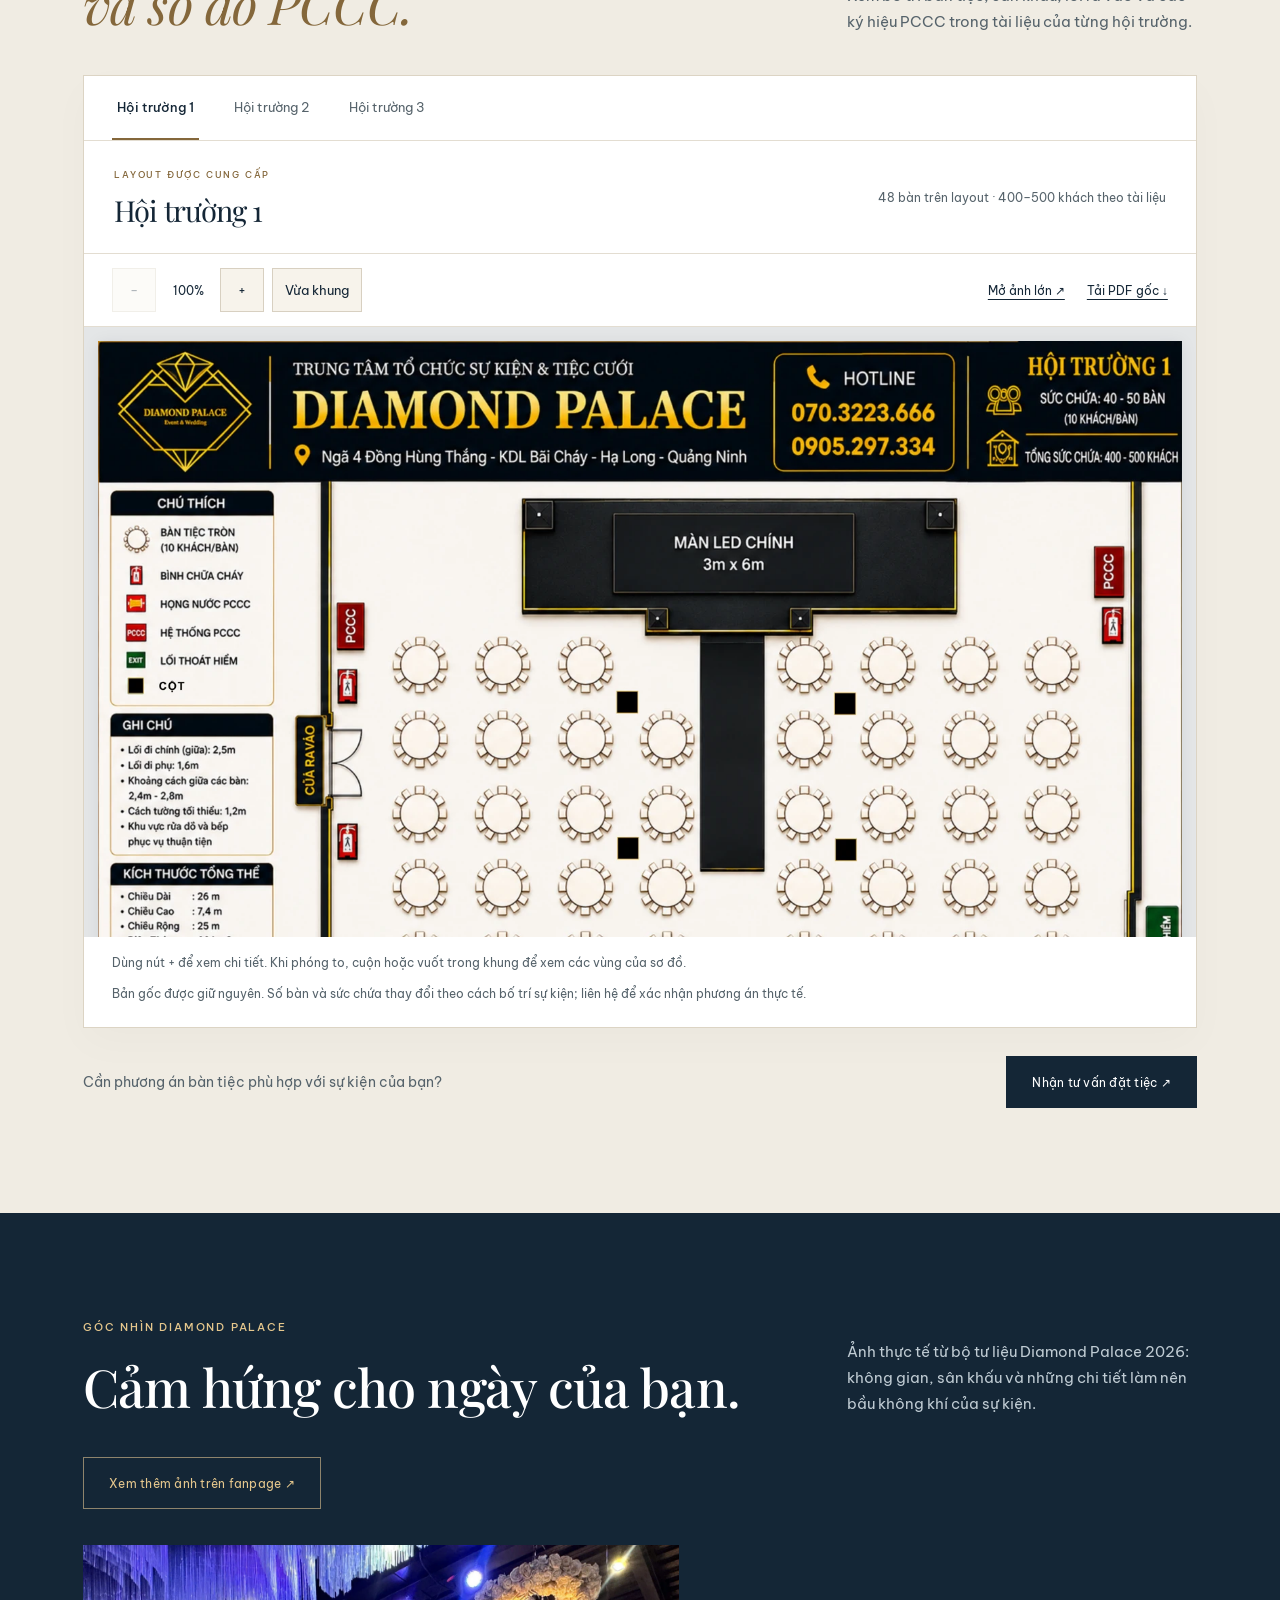
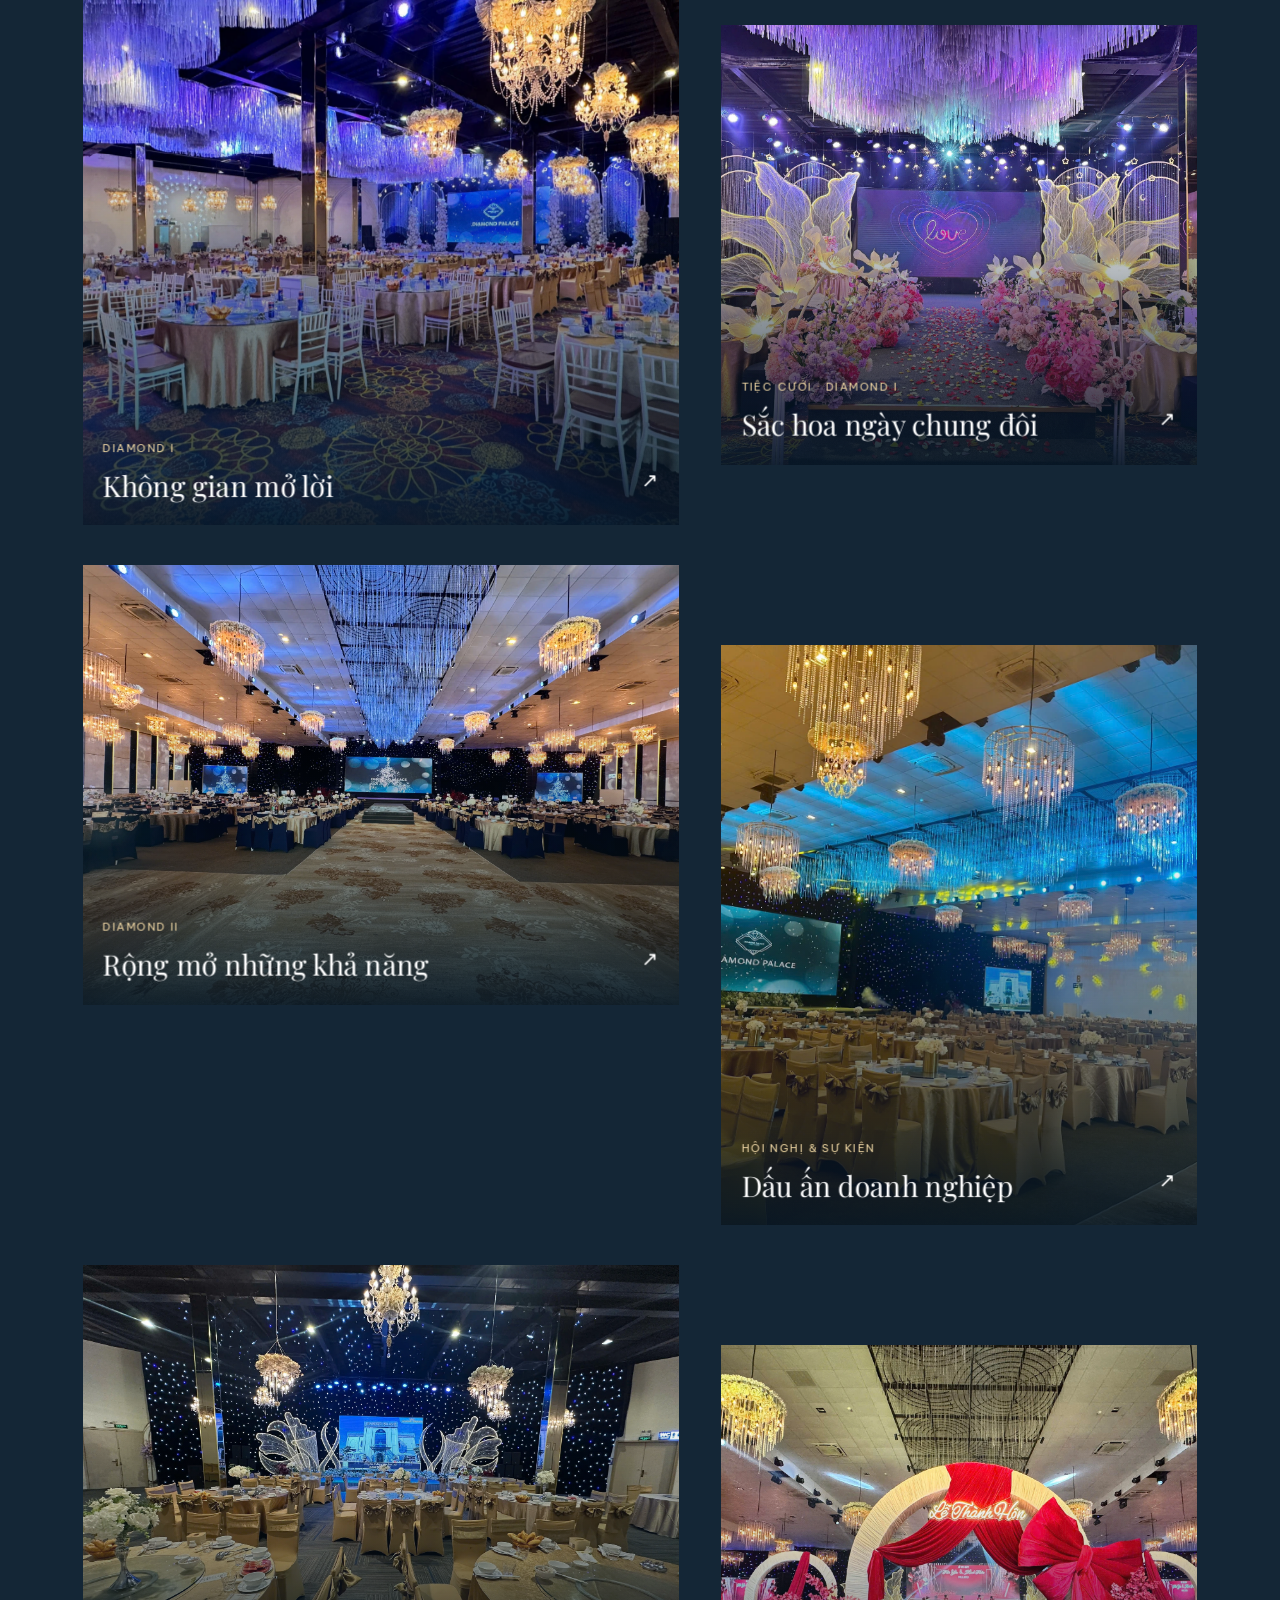
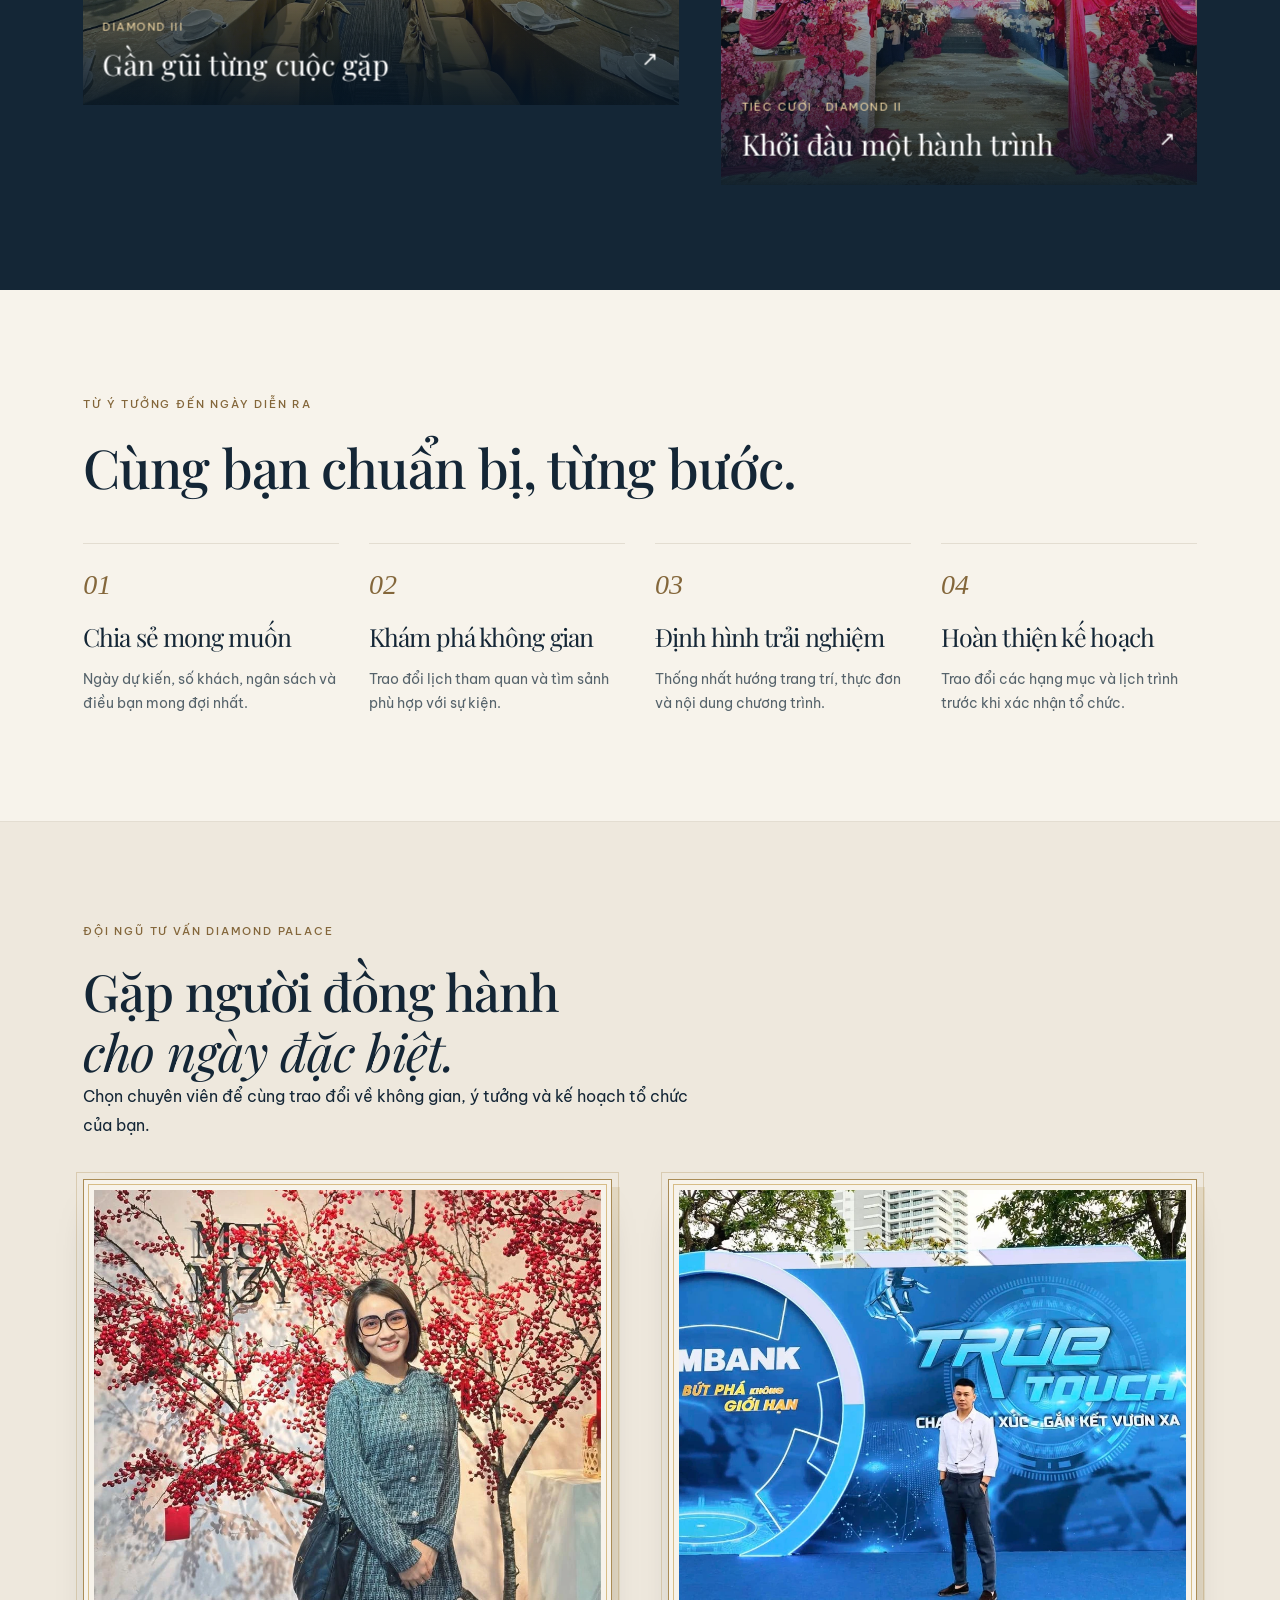
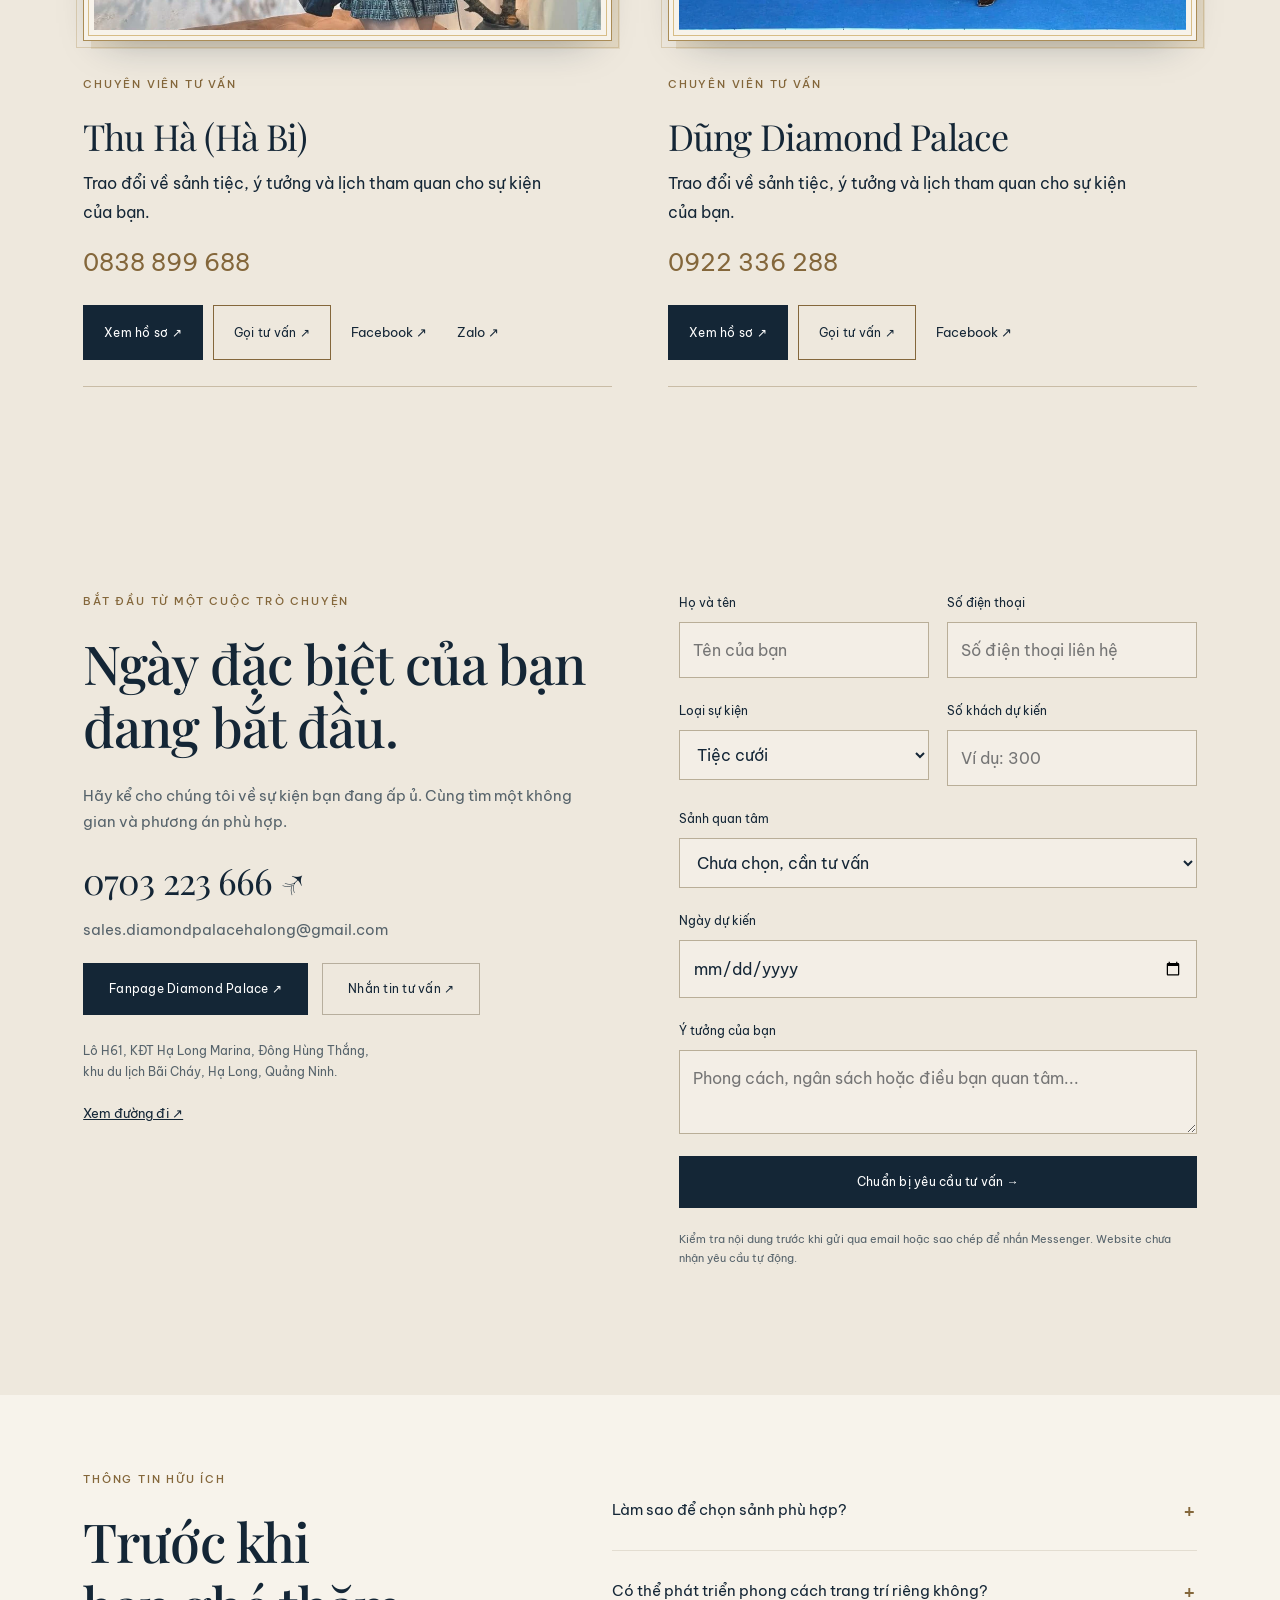
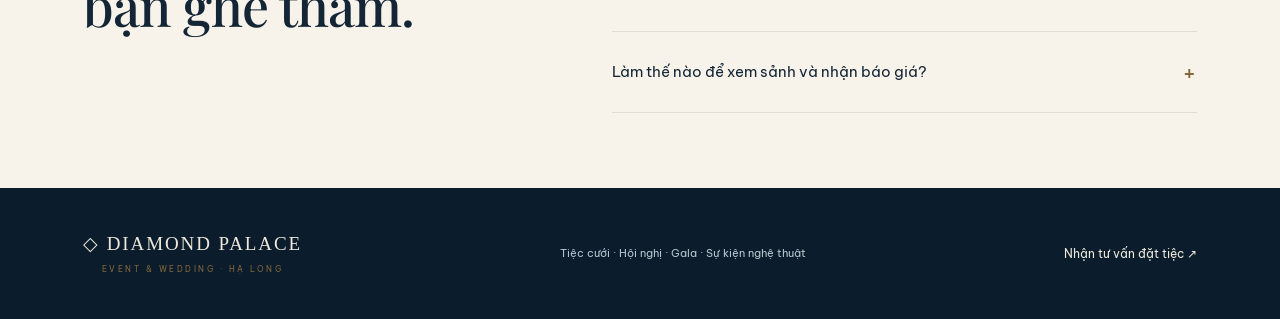
==== commit dc1be932: "Rename Dung Diamond Palace, retain original portraits" ====
--- a/index.html
+++ b/index.html
@@ -94,7 +94,7 @@
 <section class="story about-premium" id="about"><div class="wrap"><div class="about-heading"><div class="eyebrow">GIỚI THIỆU DIAMOND PALACE</div><h2>Ấn tượng từ <em>cái nhìn đầu tiên.</em><br>Trọn vẹn từng khoảnh khắc.</h2><p>Trung tâm tổ chức sự kiện và tiệc cưới tại Hạ Long. Nơi kiến trúc tân cổ điển, nghệ thuật bài trí và cảm xúc của khách mời cùng tạo nên dấu ấn cho mỗi dịp đặc biệt.</p></div><div class="about-editorial"><figure class="about-figure"><img src="assets/diamond-palace-facade.jpg" alt="Mặt tiền thực tế Diamond Palace với cửa kính vòm, bảng hiệu vàng và lối vào trung tâm" loading="lazy" width="1280" height="960"><figcaption>DIAMOND PALACE · MẶT TIỀN THỰC TẾ</figcaption><div class="about-image-title"><span>CHÀO ĐÓN BẠN ĐẾN VỚI</span>Diamond Palace<small>HẠ LONG · VIỆT NAM</small></div></figure><div class="about-content"><span class="about-index">TINH THẦN DIAMOND PALACE</span><h3>Mỗi sự kiện bắt đầu<br>từ câu chuyện của bạn.</h3><p>Một lễ cưới cần sự lãng mạn. Một hội nghị cần tính chỉn chu. Một buổi gala cần nhịp điệu và sự kết nối. Diamond Palace cùng bạn tìm cách tổ chức phù hợp với mục đích, quy mô và phong cách riêng.</p><div class="about-values"><article><span>01</span><div><h4>Không gian có cá tính</h4><p>Ba sảnh tiệc với phong cách riêng, dành cho tiệc cưới, hội nghị, gala và các chương trình nghệ thuật.</p></div></article><article><span>02</span><div><h4>Chi tiết tạo cảm xúc</h4><p>Ý tưởng trang trí, thực đơn và chương trình được trao đổi cùng nhau để tạo một trải nghiệm hài hòa.</p></div></article><article><span>03</span><div><h4>Kế hoạch rõ ràng</h4><p>Khám phá sảnh, xem layout bố trí và trao đổi từng hạng mục trước khi xác nhận phương án tổ chức.</p></div></article></div><div class="about-actions"><a class="btn" href="#contact">Nhận tư vấn đặt tiệc ↗</a><a class="about-text-link" href="#layouts">Xem layout hội trường →</a></div></div></div></div></section><section id="halls"><div class="wrap"><div class="section-top"><div><div class="eyebrow">BA KHÔNG GIAN · BA CÁ TÍNH</div><h2>Chọn sân khấu<br>cho câu chuyện của bạn.</h2></div><p>Khám phá từng sảnh để tìm không gian phù hợp với số lượng khách mời và cách bạn muốn tổ chức.</p></div><details class="hall-comparison-disclosure"><summary>So sánh thông số ba sảnh <span aria-hidden="true">＋</span></summary><div class="hall-compare"><h3>So sánh nhanh ba sảnh</h3><p>Thông số dưới đây theo profile giới thiệu. Sức chứa thực tế cần xác nhận theo layout bàn tiệc và chương trình.</p><div class="table-scroll"><table><caption>Thông số sảnh theo profile</caption><thead><tr><th scope="col">Sảnh</th><th scope="col">Khách theo profile</th><th scope="col">Diện tích</th><th scope="col">Trao đổi phương án</th></tr></thead><tbody><tr><th scope="row">Diamond I</th><td>600</td><td>664 m²</td><td><a href="#contact" data-select-hall="Diamond I">Tư vấn Diamond I →</a></td></tr><tr><th scope="row">Diamond II</th><td>1.200</td><td>1.200 m²</td><td><a href="#contact" data-select-hall="Diamond II">Tư vấn Diamond II →</a></td></tr><tr><th scope="row">Diamond III</th><td>200</td><td>364 m²</td><td><a href="#contact" data-select-hall="Diamond III">Tư vấn Diamond III →</a></td></tr></tbody></table></div><a href="#layouts">Đối chiếu layout & PCCC gốc →</a></div></details><div class="tabs" role="tablist" aria-label="Chọn sảnh"><button id="tab-0" role="tab" aria-controls="hall-panel" aria-selected="true" data-hall="0">Diamond I</button><button id="tab-1" role="tab" aria-controls="hall-panel" aria-selected="false" data-hall="1" tabindex="-1">Diamond II</button><button id="tab-2" role="tab" aria-controls="hall-panel" aria-selected="false" data-hall="2" tabindex="-1">Diamond III</button></div><div id="hall-panel" class="hall" role="tabpanel" aria-labelledby="tab-0"><div class="hall-visual"><div class="hall-caption"><small id="hall-visual-label">ẢNH THỰC TẾ · DIAMOND I</small><strong id="hall-photo-title">Diamond I</strong></div><img id="hall-image" src="assets/drive-hall-1.webp" alt="Không gian thực tế hội trường Diamond I" loading="lazy" width="1254" height="1254" decoding="async"></div><div><div class="eyebrow" id="hall-tag">LÃNG MẠN & CỔ TÍCH</div><h3 id="hall-name">Diamond I</h3><p id="hall-desc">Hệ trần đèn buông, lối dẫn trung tâm và không gian bàn tiệc tạo nên bối cảnh cho lễ cưới, gala và những cuộc hội ngộ.</p><div class="hall-stats"><div><strong id="hall-guests">600</strong><span>KHÁCH</span></div><div><strong id="hall-area">664 m²</strong><span>DIỆN TÍCH</span></div><div><strong id="hall-height">7,4 m</strong><span>CHIỀU CAO TRẦN</span></div><div><strong id="hall-size">25 × 26 m</strong><span>RỘNG × DÀI</span></div></div><p class="hall-note">Thông số theo profile giới thiệu. Layout mới có một số thông số khác; xem mục Layout & PCCC và liên hệ xác nhận cấu hình thực tế.</p><a href="#contact" class="btn" id="hall-cta">Tư vấn sảnh Diamond I ↗</a></div></div></div></section>
 <section id="layouts" class="layout-section"><div class="wrap"><div class="section-top"><div><div class="eyebrow">KHÔNG GIAN & BỐ TRÍ</div><h2>Layout hội trường<br><em>và sơ đồ PCCC.</em></h2></div><p>Xem bố trí bàn tiệc, sân khấu, lối ra vào và các ký hiệu PCCC trong tài liệu của từng hội trường.</p></div><div class="layout-shell"><div class="layout-tabs" role="tablist" aria-label="Chọn layout hội trường"><button id="plan-tab-1" role="tab" aria-selected="true" aria-controls="plan-panel" data-plan="1">Hội trường 1</button><button id="plan-tab-2" role="tab" aria-selected="false" aria-controls="plan-panel" tabindex="-1" data-plan="2">Hội trường 2</button><button id="plan-tab-3" role="tab" aria-selected="false" aria-controls="plan-panel" tabindex="-1" data-plan="3">Hội trường 3</button></div><div id="plan-panel" role="tabpanel" aria-labelledby="plan-tab-1"><div class="plan-summary"><div><span class="eyebrow">LAYOUT ĐƯỢC CUNG CẤP</span><h3 id="plan-title">Hội trường 1</h3></div><p id="plan-meta">48 bàn trên layout · 400–500 khách theo tài liệu</p></div><div class="plan-tools"><div class="zoom-controls" role="group" aria-label="Điều chỉnh độ phóng đại"><button type="button" id="plan-minus" aria-label="Thu nhỏ sơ đồ" disabled>−</button><output id="plan-zoom" aria-live="polite">100%</output><button type="button" id="plan-plus" aria-label="Phóng to sơ đồ">+</button><button type="button" id="plan-reset">Vừa khung</button></div><a id="plan-full" href="assets/pccc-plan-1.png" target="_blank" rel="noopener">Mở ảnh lớn ↗</a><a id="plan-download" href="documents/pccc-hoi-truong-1.pdf" download>Tải PDF gốc ↓</a></div><div class="plan-viewport" tabindex="0" role="region" aria-label="Sơ đồ hội trường có thể cuộn khi phóng to"><img id="plan-image" src="assets/pccc-preview-1.webp" alt="Sơ đồ bố trí và PCCC hội trường 1, giữ nguyên từ tài liệu cung cấp" loading="lazy" width="1600" height="1200" decoding="async"></div><p class="plan-help">Dùng nút + để xem chi tiết. Khi phóng to, cuộn hoặc vuốt trong khung để xem các vùng của sơ đồ.</p><p class="plan-note" id="plan-note">Bản gốc được giữ nguyên. Số bàn và sức chứa thay đổi theo cách bố trí sự kiện; liên hệ để xác nhận phương án thực tế.</p></div></div><div class="layout-bottom"><p>Cần phương án bàn tiệc phù hợp với sự kiện của bạn?</p><a href="#contact" class="btn">Nhận tư vấn đặt tiệc ↗</a></div></div></section><section class="gallery-section" id="gallery"><div class="wrap"><div class="section-top"><div><div class="eyebrow">GÓC NHÌN DIAMOND PALACE</div><h2>Cảm hứng cho ngày của bạn.</h2></div><p>Ảnh thực tế từ bộ tư liệu Diamond Palace 2026: không gian, sân khấu và những chi tiết làm nên bầu không khí của sự kiện.</p></div><a class="btn light" style="margin-bottom:24px" href="https://www.facebook.com/DiamondPalaceHaLong/photos" target="_blank" rel="noopener">Xem thêm ảnh trên fanpage ↗</a><div class="gallery"><button data-photo="drive-gallery-1" aria-label="Xem ảnh Không gian mở lời"><img src="assets/drive-gallery-1.webp" alt="Không gian mở lời, ảnh thực tế Diamond Palace" loading="lazy" width="1920" height="1440"><span><small>DIAMOND I</small>Không gian mở lời <b>↗</b></span></button><button data-photo="drive-wedding" aria-label="Xem ảnh Sắc hoa ngày chung đôi"><img src="assets/drive-wedding.webp" alt="Sắc hoa ngày chung đôi, ảnh thực tế Diamond Palace" loading="lazy" width="1920" height="1440"><span><small>TIỆC CƯỚI · DIAMOND I</small>Sắc hoa ngày chung đôi <b>↗</b></span></button><button data-photo="drive-hall-2" aria-label="Xem ảnh Rộng mở những khả năng"><img src="assets/drive-hall-2.webp" alt="Rộng mở những khả năng, ảnh thực tế Diamond Palace" loading="lazy" width="1920" height="1440"><span><small>DIAMOND II</small>Rộng mở những khả năng <b>↗</b></span></button><button data-photo="drive-corporate" aria-label="Xem ảnh Dấu ấn doanh nghiệp"><img src="assets/drive-corporate.webp" alt="Dấu ấn doanh nghiệp, ảnh thực tế Diamond Palace" loading="lazy" width="1920" height="1440"><span><small>HỘI NGHỊ & SỰ KIỆN</small>Dấu ấn doanh nghiệp <b>↗</b></span></button><button data-photo="drive-hall-3" aria-label="Xem ảnh Gần gũi từng cuộc gặp"><img src="assets/drive-hall-3.webp" alt="Gần gũi từng cuộc gặp, ảnh thực tế Diamond Palace" loading="lazy" width="1920" height="1440"><span><small>DIAMOND III</small>Gần gũi từng cuộc gặp <b>↗</b></span></button><button data-photo="drive-gallery-3" aria-label="Xem ảnh Khởi đầu một hành trình"><img src="assets/drive-gallery-3.webp" alt="Khởi đầu một hành trình, ảnh thực tế Diamond Palace" loading="lazy" width="1920" height="1440"><span><small>TIỆC CƯỚI · DIAMOND II</small>Khởi đầu một hành trình <b>↗</b></span></button></div></div></section>
 <section class="process"><div class="wrap"><div class="eyebrow">TỪ Ý TƯỞNG ĐẾN NGÀY DIỄN RA</div><h2>Cùng bạn chuẩn bị, từng bước.</h2><div class="steps"><article><span>01</span><h3>Chia sẻ mong muốn</h3><p>Ngày dự kiến, số khách, ngân sách và điều bạn mong đợi nhất.</p></article><article><span>02</span><h3>Khám phá không gian</h3><p>Trao đổi lịch tham quan và tìm sảnh phù hợp với sự kiện.</p></article><article><span>03</span><h3>Định hình trải nghiệm</h3><p>Thống nhất hướng trang trí, thực đơn và nội dung chương trình.</p></article><article><span>04</span><h3>Hoàn thiện kế hoạch</h3><p>Trao đổi các hạng mục và lịch trình trước khi xác nhận tổ chức.</p></article></div></div></section>
-<section class="advisor-section" id="consultant"><div class="wrap"><div class="eyebrow">ĐỘI NGŨ TƯ VẤN DIAMOND PALACE</div><h2>Gặp người đồng hành<br><em>cho ngày đặc biệt.</em></h2><p class="consultant-intro">Chọn chuyên viên để cùng trao đổi về không gian, ý tưởng và kế hoạch tổ chức của bạn.</p><div class="consultant-team"><article class="consultant-card"><a class="consultant-photo " href="chuyen-vien-tu-van.html" aria-label="Xem hồ sơ Thu Hà (Hà Bi)"><img src="assets/advisor-thu-ha.webp" alt="Thu Hà (Hà Bi), chuyên viên tư vấn Diamond Palace" loading="lazy" width="600" height="750"></a><div class="consultant-info"><div class="eyebrow">CHUYÊN VIÊN TƯ VẤN</div><h3><a href="chuyen-vien-tu-van.html">Thu Hà (Hà Bi)</a></h3><p>Trao đổi về sảnh tiệc, ý tưởng và lịch tham quan cho sự kiện của bạn.</p><a class="consultant-tel" href="tel:0838899688">0838 899 688</a><div class="advisor-actions"><a class="btn" href="chuyen-vien-tu-van.html">Xem hồ sơ ↗</a><a class="btn light" href="tel:0838899688">Gọi tư vấn ↗</a><a class="consultant-facebook" href="https://www.facebook.com/ha.buithu.2019" target="_blank" rel="noopener noreferrer">Facebook ↗</a><a class="consultant-facebook" href="https://zalo.me/0838899688" target="_blank" rel="noopener noreferrer">Zalo ↗</a></div></div></article><article class="consultant-card"><a class="consultant-photo consultant-dung" href="chuyen-vien-dung.html" aria-label="Xem hồ sơ Dũng"><img src="assets/advisor-dung.webp" alt="Dũng, chuyên viên tư vấn Diamond Palace" loading="lazy" width="600" height="750"></a><div class="consultant-info"><div class="eyebrow">CHUYÊN VIÊN TƯ VẤN</div><h3><a href="chuyen-vien-dung.html">Dũng</a></h3><p>Trao đổi về sảnh tiệc, ý tưởng và lịch tham quan cho sự kiện của bạn.</p><a class="consultant-tel" href="tel:0922336288">0922 336 288</a><div class="advisor-actions"><a class="btn" href="chuyen-vien-dung.html">Xem hồ sơ ↗</a><a class="btn light" href="tel:0922336288">Gọi tư vấn ↗</a><a class="consultant-facebook" href="https://www.facebook.com/tran.dung.919705" target="_blank" rel="noopener noreferrer">Facebook ↗</a></div></div></article></div></div></section><section class="contact" id="contact"><div class="wrap contact-grid"><div><div class="eyebrow">BẮT ĐẦU TỪ MỘT CUỘC TRÒ CHUYỆN</div><h2>Ngày đặc biệt của bạn<br>đang bắt đầu.</h2><p>Hãy kể cho chúng tôi về sự kiện bạn đang ấp ủ. Cùng tìm một không gian và phương án phù hợp.</p><a class="phone" href="tel:0703223666">0703 223 666 ↗</a><p><a href="mailto:sales.diamondpalacehalong@gmail.com">sales.diamondpalacehalong@gmail.com</a></p><div style="display:flex;gap:14px;flex-wrap:wrap;margin-top:20px"><a class="btn" href="https://www.facebook.com/DiamondPalaceHaLong" target="_blank" rel="noopener">Fanpage Diamond Palace ↗</a><a class="btn light" href="https://m.me/DiamondPalaceHaLong" target="_blank" rel="noopener">Nhắn tin tư vấn ↗</a></div><address>Lô H61, KĐT Hạ Long Marina, Đông Hùng Thắng,<br>khu du lịch Bãi Cháy, Hạ Long, Quảng Ninh.</address><a href="https://www.google.com/maps/search/?api=1&query=Diamond+Palace+Ha+Long" target="_blank" rel="noopener" style="display:inline-block;margin-top:20px;font-size:13px;text-decoration:underline">Xem đường đi ↗</a></div><form id="inquiry" action="#contact" method="dialog"><noscript><p>Vui lòng gọi 0703 223 666 hoặc nhắn Messenger để được tư vấn.</p></noscript><label>Họ và tên<input name="name" autocomplete="name" required placeholder="Tên của bạn"></label><label>Số điện thoại<input name="phone" type="tel" autocomplete="tel" required placeholder="Số điện thoại liên hệ"></label><label>Loại sự kiện<select name="type"><option>Tiệc cưới</option><option>Hội nghị / Hội thảo</option><option>Gala / Sự kiện doanh nghiệp</option><option>Yến tiệc / Sự kiện khác</option></select></label><label>Số khách dự kiến<input name="guests" type="number" min="1" placeholder="Ví dụ: 300"></label><label class="full">Sảnh quan tâm<select name="hall"><option>Chưa chọn, cần tư vấn</option><option>Diamond I</option><option>Diamond II</option><option>Diamond III</option></select></label><label class="full">Ngày dự kiến<input name="date" type="date"></label><label class="full">Ý tưởng của bạn<textarea name="message" rows="2" placeholder="Phong cách, ngân sách hoặc điều bạn quan tâm..."></textarea></label><button class="btn full" type="submit">Chuẩn bị yêu cầu tư vấn →</button><p class="form-note full">Kiểm tra nội dung trước khi gửi qua email hoặc sao chép để nhắn Messenger. Website chưa nhận yêu cầu tự động.</p><div id="inquiry-review" class="full" hidden><h3>Yêu cầu của bạn</h3><textarea id="inquiry-summary" rows="8" readonly aria-label="Nội dung yêu cầu tư vấn"></textarea><div class="review-actions"><a id="send-inquiry-email" class="btn">Gửi qua email ↗</a><button id="copy-inquiry" type="button" class="btn light">Sao chép nội dung</button><a class="btn light" href="https://m.me/DiamondPalaceHaLong" target="_blank" rel="noopener">Mở Messenger ↗</a></div><p>Với Messenger: sao chép nội dung, mở cuộc trò chuyện và dán để gửi. Chỉ cung cấp thông tin cần thiết cho việc tư vấn.</p></div><p id="form-status" class="full" role="status"></p></form></div></section>
+<section class="advisor-section" id="consultant"><div class="wrap"><div class="eyebrow">ĐỘI NGŨ TƯ VẤN DIAMOND PALACE</div><h2>Gặp người đồng hành<br><em>cho ngày đặc biệt.</em></h2><p class="consultant-intro">Chọn chuyên viên để cùng trao đổi về không gian, ý tưởng và kế hoạch tổ chức của bạn.</p><div class="consultant-team"><article class="consultant-card"><a class="consultant-photo " href="chuyen-vien-tu-van.html" aria-label="Xem hồ sơ Thu Hà (Hà Bi)"><img src="assets/advisor-thu-ha.webp" alt="Thu Hà (Hà Bi), chuyên viên tư vấn Diamond Palace" loading="lazy" width="600" height="750"></a><div class="consultant-info"><div class="eyebrow">CHUYÊN VIÊN TƯ VẤN</div><h3><a href="chuyen-vien-tu-van.html">Thu Hà (Hà Bi)</a></h3><p>Trao đổi về sảnh tiệc, ý tưởng và lịch tham quan cho sự kiện của bạn.</p><a class="consultant-tel" href="tel:0838899688">0838 899 688</a><div class="advisor-actions"><a class="btn" href="chuyen-vien-tu-van.html">Xem hồ sơ ↗</a><a class="btn light" href="tel:0838899688">Gọi tư vấn ↗</a><a class="consultant-facebook" href="https://www.facebook.com/ha.buithu.2019" target="_blank" rel="noopener noreferrer">Facebook ↗</a><a class="consultant-facebook" href="https://zalo.me/0838899688" target="_blank" rel="noopener noreferrer">Zalo ↗</a></div></div></article><article class="consultant-card"><a class="consultant-photo consultant-dung" href="chuyen-vien-dung.html" aria-label="Xem hồ sơ Dũng"><img src="assets/advisor-dung.webp" alt="Dũng, chuyên viên tư vấn Diamond Palace" loading="lazy" width="600" height="750"></a><div class="consultant-info"><div class="eyebrow">CHUYÊN VIÊN TƯ VẤN</div><h3><a href="chuyen-vien-dung.html">Dũng Diamond Palace</a></h3><p>Trao đổi về sảnh tiệc, ý tưởng và lịch tham quan cho sự kiện của bạn.</p><a class="consultant-tel" href="tel:0922336288">0922 336 288</a><div class="advisor-actions"><a class="btn" href="chuyen-vien-dung.html">Xem hồ sơ ↗</a><a class="btn light" href="tel:0922336288">Gọi tư vấn ↗</a><a class="consultant-facebook" href="https://www.facebook.com/tran.dung.919705" target="_blank" rel="noopener noreferrer">Facebook ↗</a></div></div></article></div></div></section><section class="contact" id="contact"><div class="wrap contact-grid"><div><div class="eyebrow">BẮT ĐẦU TỪ MỘT CUỘC TRÒ CHUYỆN</div><h2>Ngày đặc biệt của bạn<br>đang bắt đầu.</h2><p>Hãy kể cho chúng tôi về sự kiện bạn đang ấp ủ. Cùng tìm một không gian và phương án phù hợp.</p><a class="phone" href="tel:0703223666">0703 223 666 ↗</a><p><a href="mailto:sales.diamondpalacehalong@gmail.com">sales.diamondpalacehalong@gmail.com</a></p><div style="display:flex;gap:14px;flex-wrap:wrap;margin-top:20px"><a class="btn" href="https://www.facebook.com/DiamondPalaceHaLong" target="_blank" rel="noopener">Fanpage Diamond Palace ↗</a><a class="btn light" href="https://m.me/DiamondPalaceHaLong" target="_blank" rel="noopener">Nhắn tin tư vấn ↗</a></div><address>Lô H61, KĐT Hạ Long Marina, Đông Hùng Thắng,<br>khu du lịch Bãi Cháy, Hạ Long, Quảng Ninh.</address><a href="https://www.google.com/maps/search/?api=1&query=Diamond+Palace+Ha+Long" target="_blank" rel="noopener" style="display:inline-block;margin-top:20px;font-size:13px;text-decoration:underline">Xem đường đi ↗</a></div><form id="inquiry" action="#contact" method="dialog"><noscript><p>Vui lòng gọi 0703 223 666 hoặc nhắn Messenger để được tư vấn.</p></noscript><label>Họ và tên<input name="name" autocomplete="name" required placeholder="Tên của bạn"></label><label>Số điện thoại<input name="phone" type="tel" autocomplete="tel" required placeholder="Số điện thoại liên hệ"></label><label>Loại sự kiện<select name="type"><option>Tiệc cưới</option><option>Hội nghị / Hội thảo</option><option>Gala / Sự kiện doanh nghiệp</option><option>Yến tiệc / Sự kiện khác</option></select></label><label>Số khách dự kiến<input name="guests" type="number" min="1" placeholder="Ví dụ: 300"></label><label class="full">Sảnh quan tâm<select name="hall"><option>Chưa chọn, cần tư vấn</option><option>Diamond I</option><option>Diamond II</option><option>Diamond III</option></select></label><label class="full">Ngày dự kiến<input name="date" type="date"></label><label class="full">Ý tưởng của bạn<textarea name="message" rows="2" placeholder="Phong cách, ngân sách hoặc điều bạn quan tâm..."></textarea></label><button class="btn full" type="submit">Chuẩn bị yêu cầu tư vấn →</button><p class="form-note full">Kiểm tra nội dung trước khi gửi qua email hoặc sao chép để nhắn Messenger. Website chưa nhận yêu cầu tự động.</p><div id="inquiry-review" class="full" hidden><h3>Yêu cầu của bạn</h3><textarea id="inquiry-summary" rows="8" readonly aria-label="Nội dung yêu cầu tư vấn"></textarea><div class="review-actions"><a id="send-inquiry-email" class="btn">Gửi qua email ↗</a><button id="copy-inquiry" type="button" class="btn light">Sao chép nội dung</button><a class="btn light" href="https://m.me/DiamondPalaceHaLong" target="_blank" rel="noopener">Mở Messenger ↗</a></div><p>Với Messenger: sao chép nội dung, mở cuộc trò chuyện và dán để gửi. Chỉ cung cấp thông tin cần thiết cho việc tư vấn.</p></div><p id="form-status" class="full" role="status"></p></form></div></section>
 <section class="faq"><div class="wrap faq-grid"><div><div class="eyebrow">THÔNG TIN HỮU ÍCH</div><h2>Trước khi<br>bạn ghé thăm.</h2></div><div><details><summary>Làm sao để chọn sảnh phù hợp?</summary><p>Hãy bắt đầu từ số lượng khách, loại sự kiện và cách bố trí mong muốn. Diamond I có sức chứa theo hồ sơ 600 khách, Diamond II 1.200 khách và Diamond III 200 khách. Liên hệ để trao đổi cấu hình cụ thể.</p></details><details><summary>Có thể phát triển phong cách trang trí riêng không?</summary><p>Bạn có thể chia sẻ bảng màu, hình ảnh tham khảo và ý tưởng. Đội ngũ tư vấn sẽ trao đổi phương án, phạm vi thực hiện và chi phí cho từng hạng mục.</p></details><details><summary>Làm thế nào để xem sảnh và nhận báo giá?</summary><p>Gọi 0703 223 666 hoặc soạn email từ biểu mẫu để trao đổi lịch tham quan, tình trạng sảnh và báo giá theo ngày, quy mô cùng các hạng mục bạn cần.</p></details></div></div></section></main><footer><div class="wrap footer-row"><a class="brand" href="#">◇ DIAMOND PALACE<small>EVENT & WEDDING · HẠ LONG</small></a><p>Tiệc cưới · Hội nghị · Gala · Sự kiện nghệ thuật</p><a href="#contact" style="font-size:12px">Nhận tư vấn đặt tiệc ↗</a></div></footer><a href="tel:0703223666" class="mobile-call">Gọi tư vấn · 0703 223 666</a><button class="to-top" aria-label="Về đầu trang" type="button">↑</button><dialog id="lightbox" aria-label="Xem ảnh không gian"><button id="close-photo">Đóng ×</button><img id="large-photo" alt=""><div class="lightbox-toolbar"><button type="button" id="previous-photo" aria-label="Ảnh trước">←</button><p id="photo-caption" aria-live="polite"></p><button type="button" id="next-photo" aria-label="Ảnh tiếp theo">→</button></div></dialog><script>
 const menu=document.querySelector('.menu'),nav=document.querySelector('nav');menu.onclick=()=>{const open=nav.classList.toggle('open');menu.setAttribute('aria-expanded',open)};nav.querySelectorAll('a').forEach(a=>a.onclick=()=>{nav.classList.remove('open');menu.setAttribute('aria-expanded','false')});
 const halls=[{name:'Diamond I',tag:'LÃNG MẠN & CỔ TÍCH',image:'drive-hall-1',guests:'600',area:'664 m²',height:'7,4 m',size:'25 × 26 m',desc:'Hệ trần đèn buông, lối dẫn trung tâm và không gian bàn tiệc tạo nên bối cảnh cho lễ cưới, gala và những cuộc hội ngộ.'},{name:'Diamond II',tag:'LỘNG LẪY & RỘNG MỞ',image:'drive-hall-2',guests:'1.200',area:'1.200 m²',height:'10,6 m',size:'28 × 43 m',desc:'Không gian rộng mở với hệ đèn trần, sân khấu và nhiều phương án bố trí bàn tiệc, hội nghị. Trao đổi layout để lựa chọn cấu hình phù hợp.'},{name:'Diamond III',tag:'ẤM CÚNG & GẦN GŨI',image:'drive-hall-3',guests:'200',area:'364 m²',height:'7,4 m',size:'14 × 26 m',desc:'Không gian cho gala, yến tiệc và tiệc cá nhân. Trần cao kết hợp sân khấu có màn hình LED P5 tạo điểm tập trung cho chương trình.'}];
--- a/assets/advisor.css
+++ b/assets/advisor.css
@@ -6,3 +6,12 @@
 .advisor-phone{margin:22px 0 0;font-size:25px;color:#84673b}.advisor-copy h1 em,.advisor-copy h2 em{font-size:.48em;display:block;margin-top:10px}.advisor-actions{gap:10px}.advisor-actions .btn{font-size:12px;padding:16px 20px}
 
 .consultant-team{display:grid;grid-template-columns:1fr 1fr;gap:48px;margin-top:40px}.consultant-card{min-width:0}.consultant-photo{display:block;overflow:hidden;background:#d5cbbd}.consultant-photo img{display:block;width:100%;height:440px;object-fit:cover;object-position:55% 40%;transition:transform .5s ease}.consultant-dung img{object-position:60% 50%}.consultant-info{padding:26px 0;border-bottom:1px solid #c9bca6}.consultant-info h3{font-family:'Playfair Display',serif;font-size:36px;margin:12px 0}.consultant-info p{line-height:1.8;max-width:500px}.consultant-tel{font-size:24px;color:#84673b;display:inline-block;margin-top:14px}.consultant-facebook{align-self:center;font-size:13px;padding:10px}.consultant-intro{max-width:650px;line-height:1.8}.advisor-dung img{object-position:60% center}.consultant-team .advisor-actions{margin-top:22px}.advisor-section h2{font-family:'Playfair Display',serif;font-size:clamp(36px,4vw,56px);line-height:1.18}@media(hover:hover) and (prefers-reduced-motion:no-preference){.consultant-photo:hover img{transform:scale(1.025)}}@media(max-width:760px){.consultant-team{grid-template-columns:1fr;gap:40px}.consultant-photo img{height:380px}.consultant-info h3{font-size:32px}}
+
+/* Dimensional portrait frames; original photos retained. */
+.consultant-photo,.advisor-portrait{position:relative;isolation:isolate;border:1px solid #aa8c56;padding:10px;background:#f7f3eb;box-shadow:0 18px 40px -22px #14263666,8px 8px 0 #d8c8a880;transform:perspective(1100px) rotateY(0deg);transition:transform .65s cubic-bezier(.2,.7,.2,1),box-shadow .65s ease;overflow:visible}
+.consultant-photo:before,.advisor-portrait:before{content:"";position:absolute;inset:4px;border:1px solid #d7bd87;pointer-events:none;z-index:2}
+.consultant-photo:after,.advisor-portrait:after{content:"";position:absolute;inset:-8px;border:1px solid #b2945c55;pointer-events:none;z-index:-1;transform:translate3d(0,0,-12px);transition:transform .65s ease,border-color .65s ease}
+.consultant-photo img{transition:filter .6s ease;transform:none!important}.advisor-portrait img{aspect-ratio:4/5}.consultant-photo img{height:440px;aspect-ratio:auto}.consultant-dung img,.advisor-dung img{object-position:60% 50%}.advisor-portrait figcaption{margin-top:10px}.consultant-team{gap:56px}.consultant-info{padding-top:34px}.advisor-portrait{margin:8px}
+@media(hover:hover) and (pointer:fine) and (prefers-reduced-motion:no-preference){.consultant-photo:hover,.consultant-photo:focus-visible,.advisor-portrait:hover{transform:perspective(1100px) translateY(-6px) rotateY(-2deg) rotateX(1deg);box-shadow:0 28px 50px -22px #14263677,12px 12px 0 #d8c8a880}.consultant-photo:hover:after,.advisor-portrait:hover:after{transform:translate(5px,5px);border-color:#b2945c99}.consultant-photo:hover img{filter:brightness(1.025)}.consultant-photo,.advisor-portrait{animation:portrait-frame-breathe 7s ease-in-out infinite}.consultant-card:nth-child(2) .consultant-photo{animation-delay:-3.5s}@keyframes portrait-frame-breathe{0%,100%{box-shadow:0 18px 40px -22px #14263666,8px 8px 0 #d8c8a880}50%{box-shadow:0 24px 46px -22px #14263677,11px 11px 0 #d8c8a880}}}
+@media(max-width:760px){.consultant-photo img{height:380px}.consultant-team{gap:44px}.consultant-photo,.advisor-portrait{padding:8px;box-shadow:0 14px 32px -22px #14263666,5px 5px 0 #d8c8a880}}
+@media(prefers-reduced-motion:reduce){.consultant-photo,.advisor-portrait,.consultant-photo:after,.advisor-portrait:after{animation:none!important;transition:none!important;transform:none!important}}
